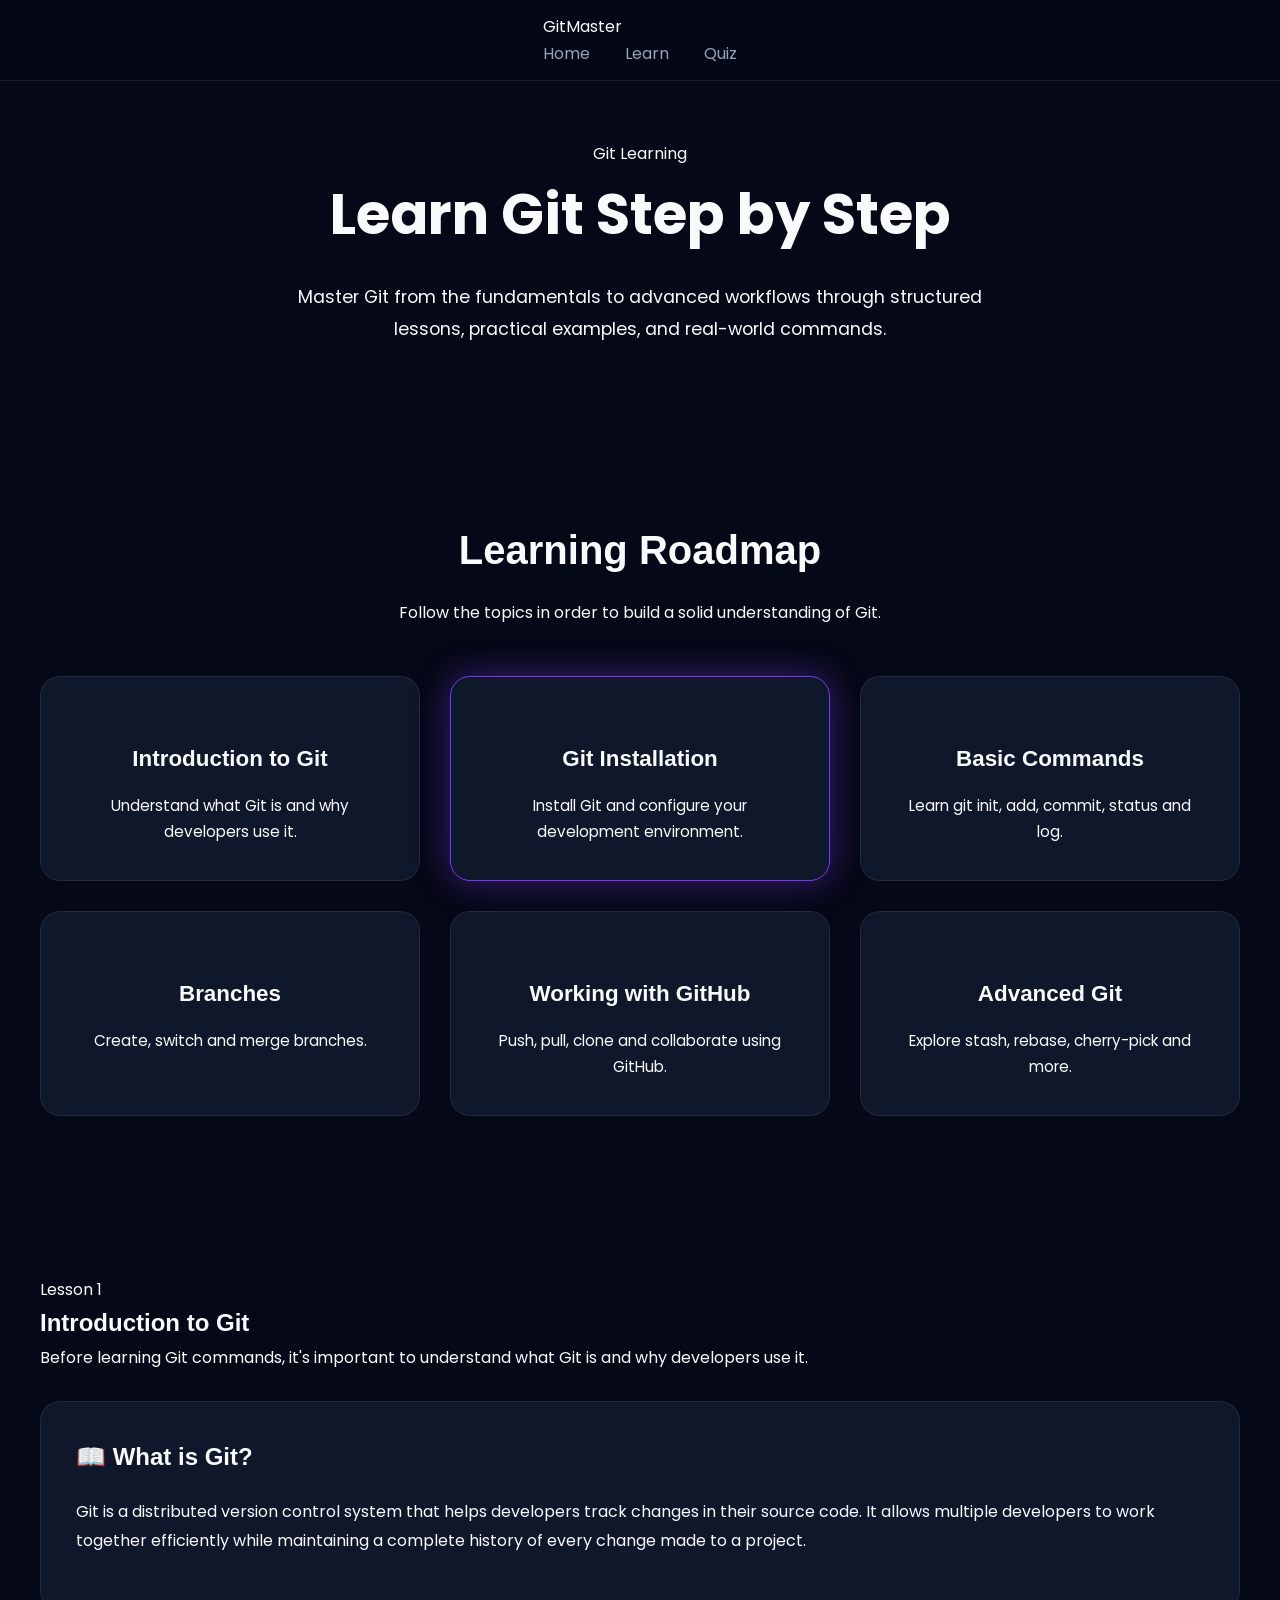
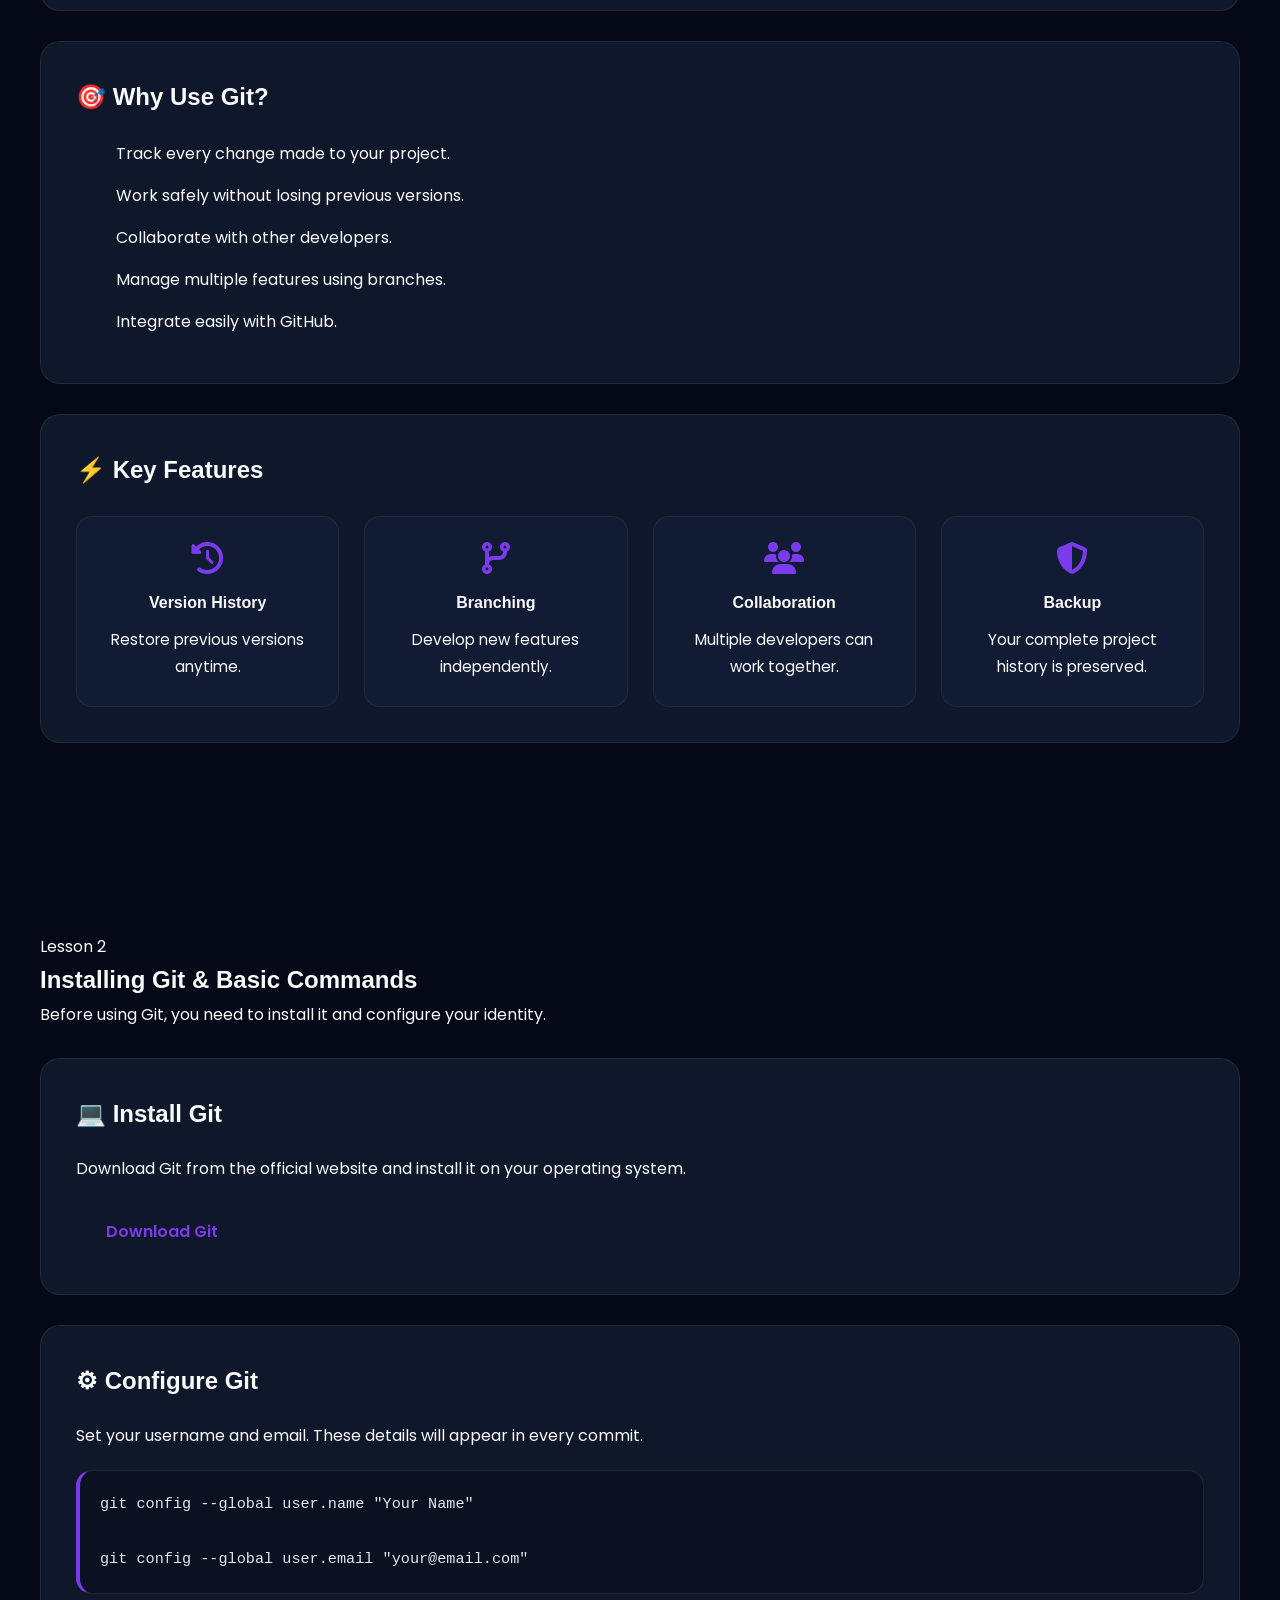
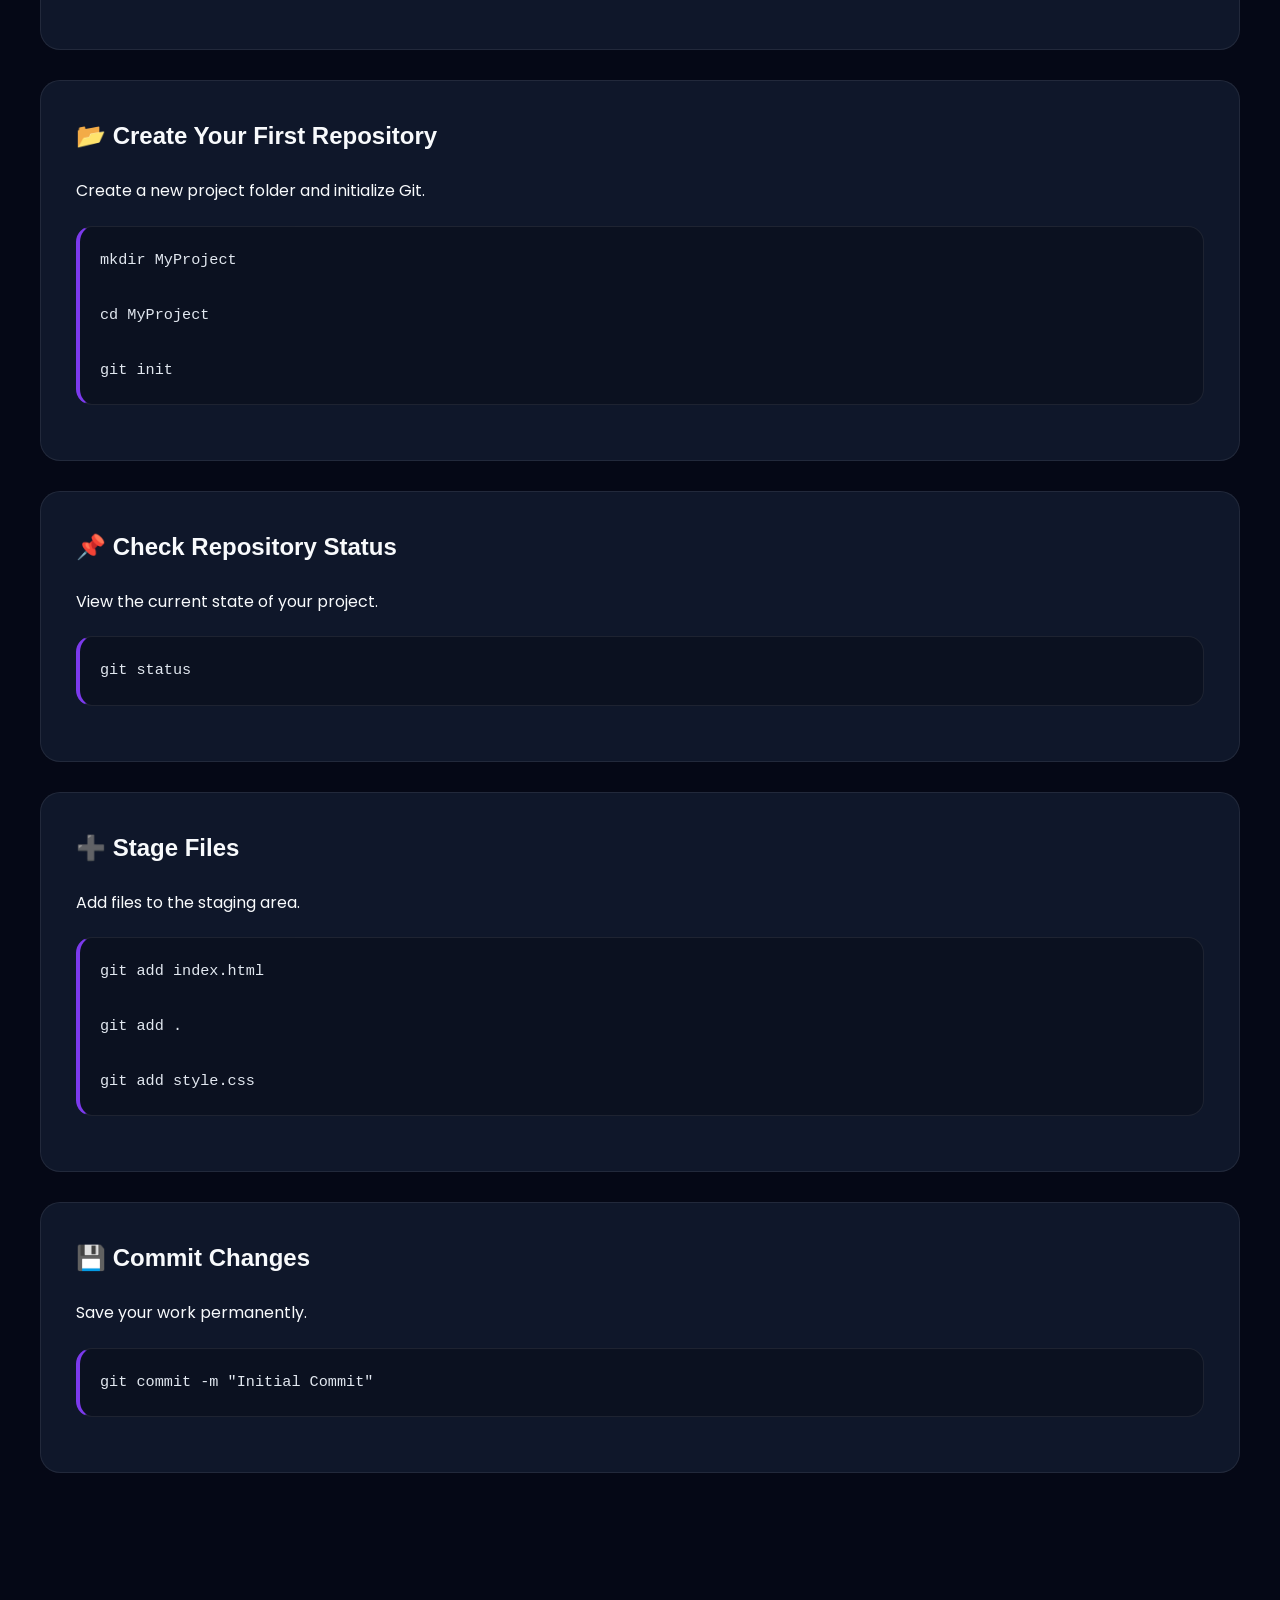
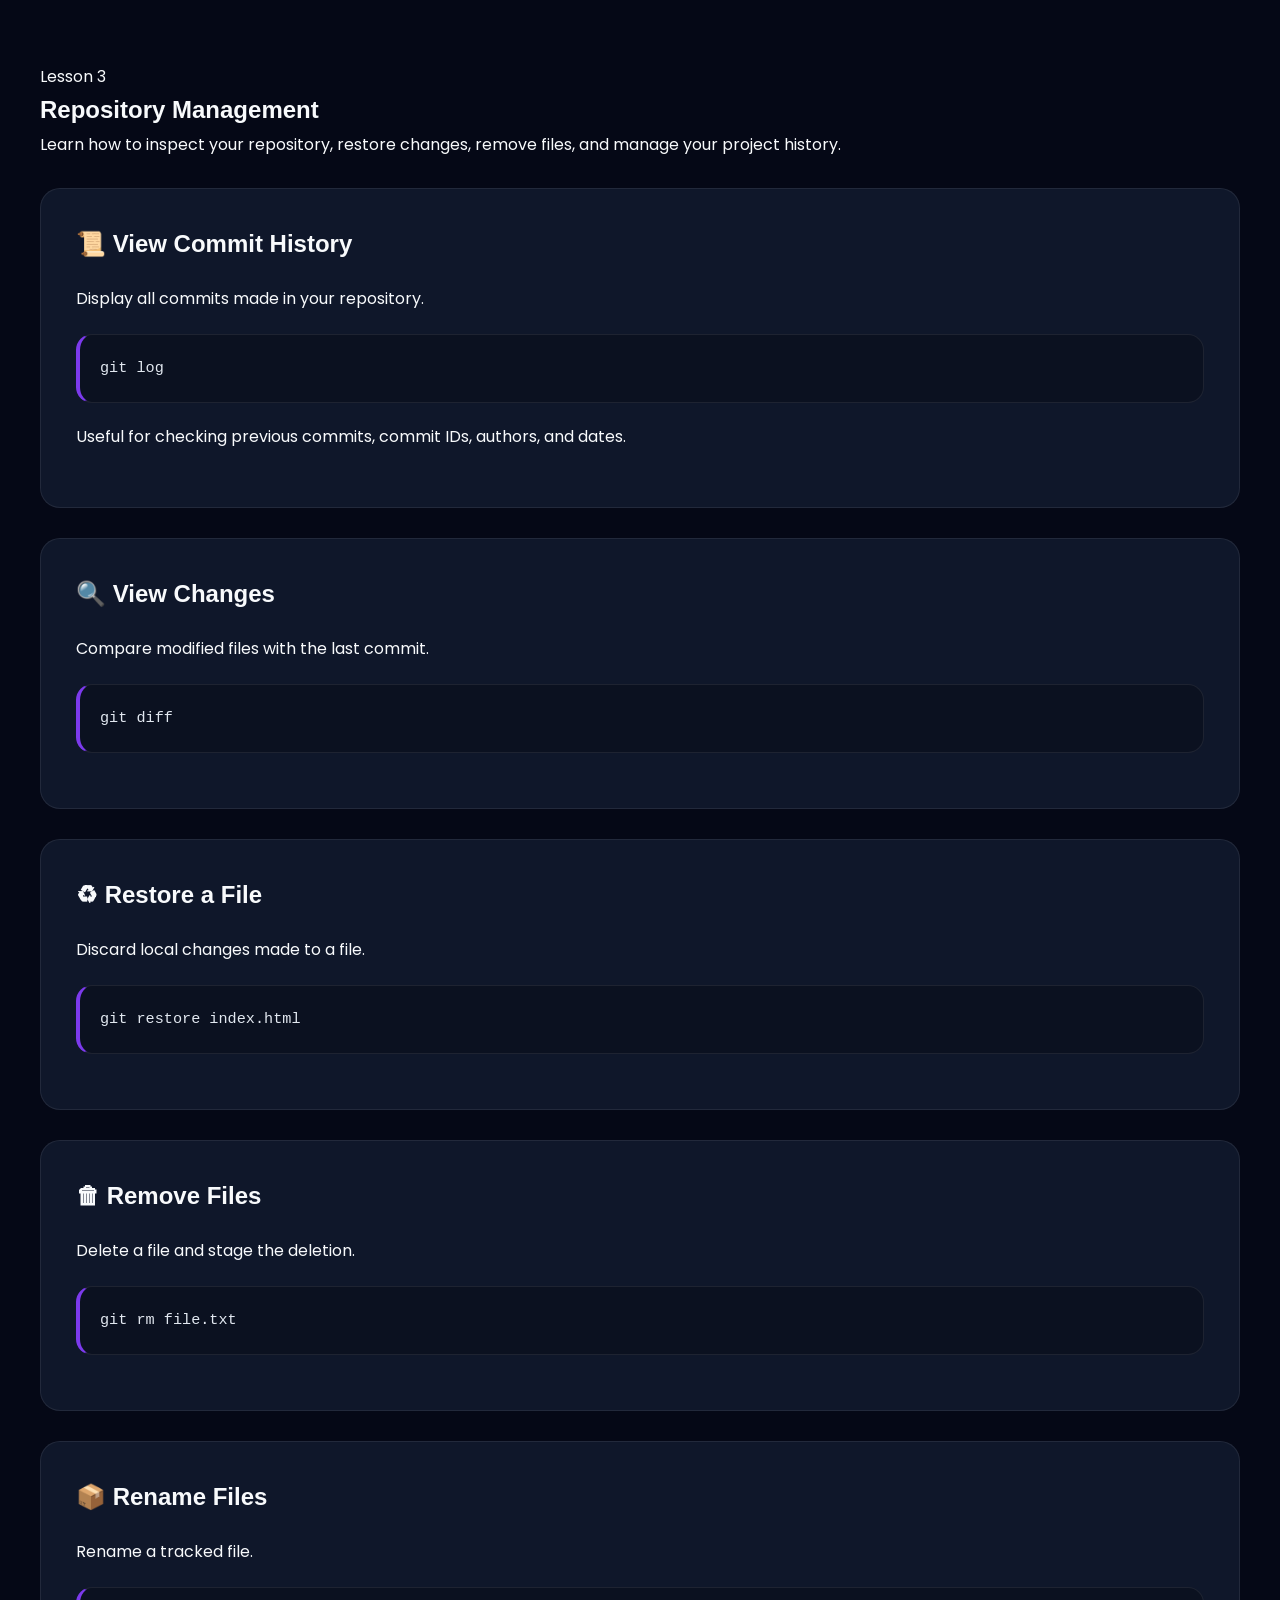
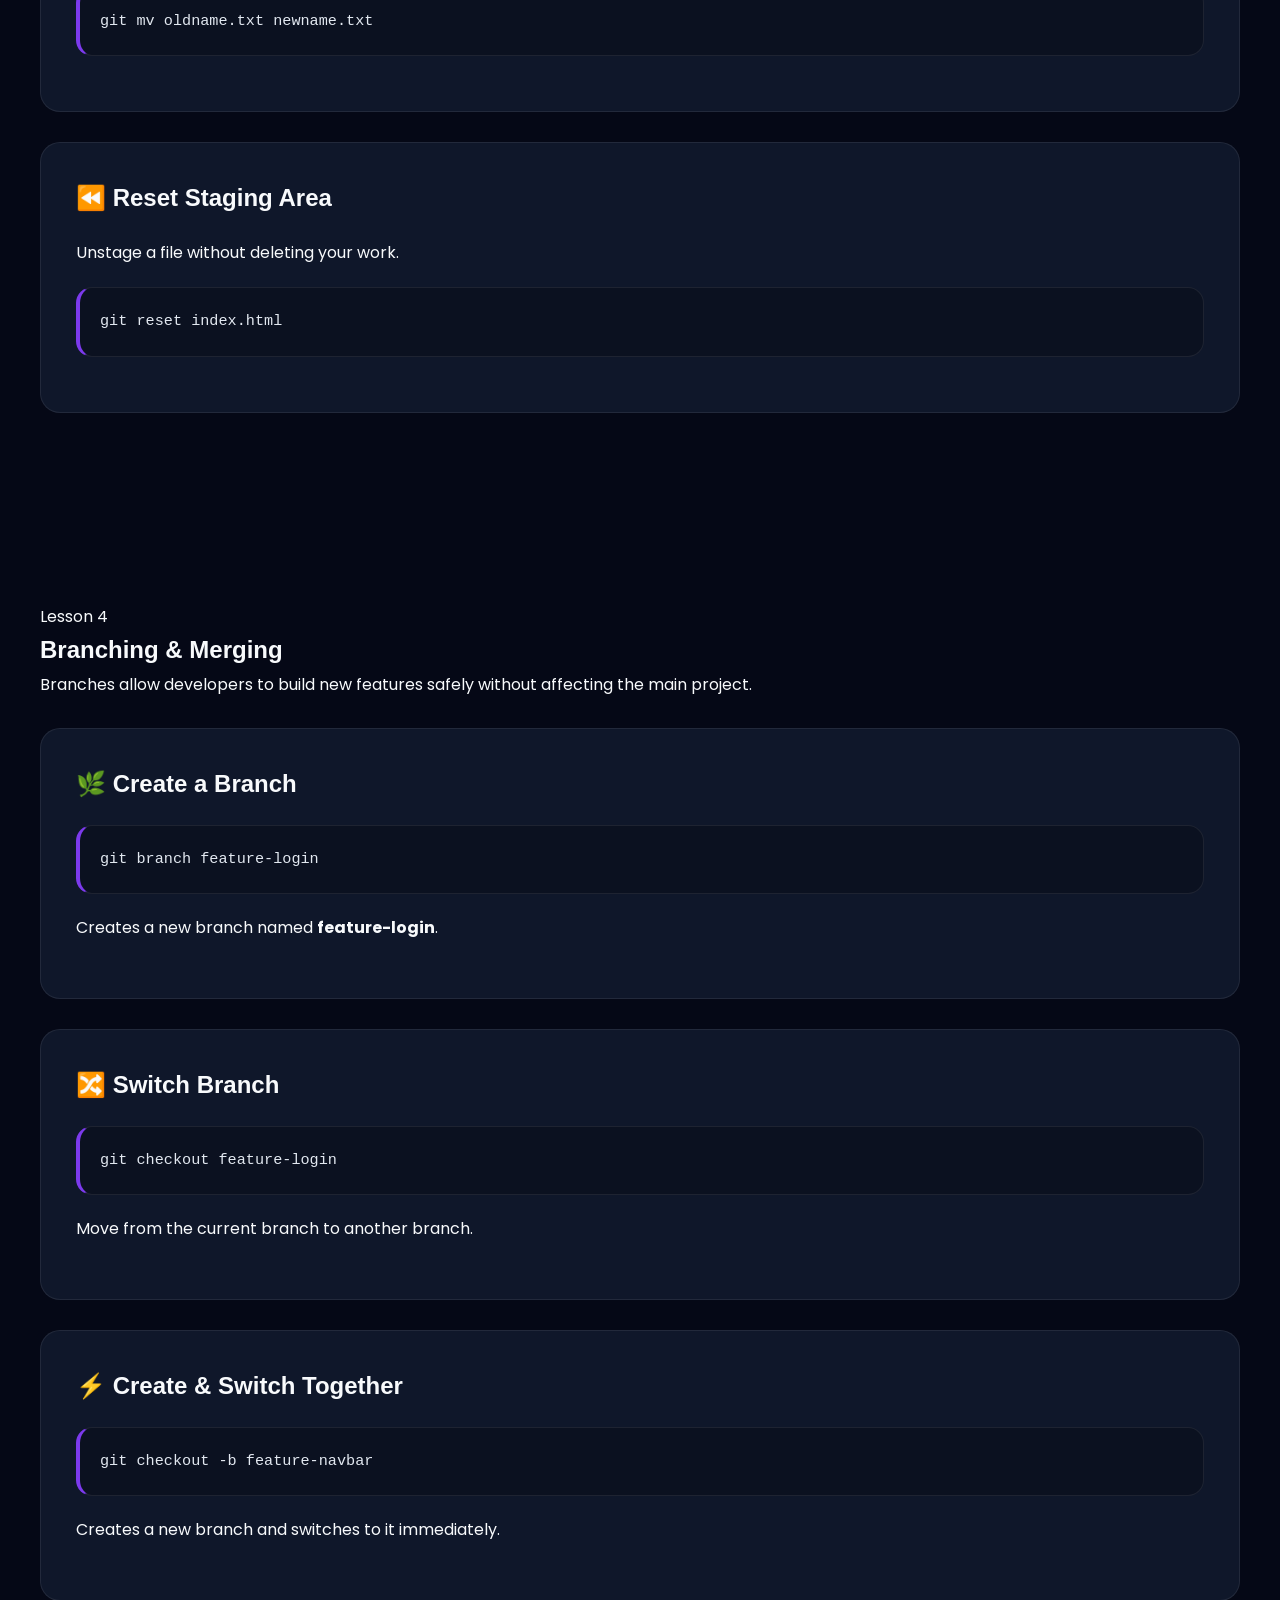
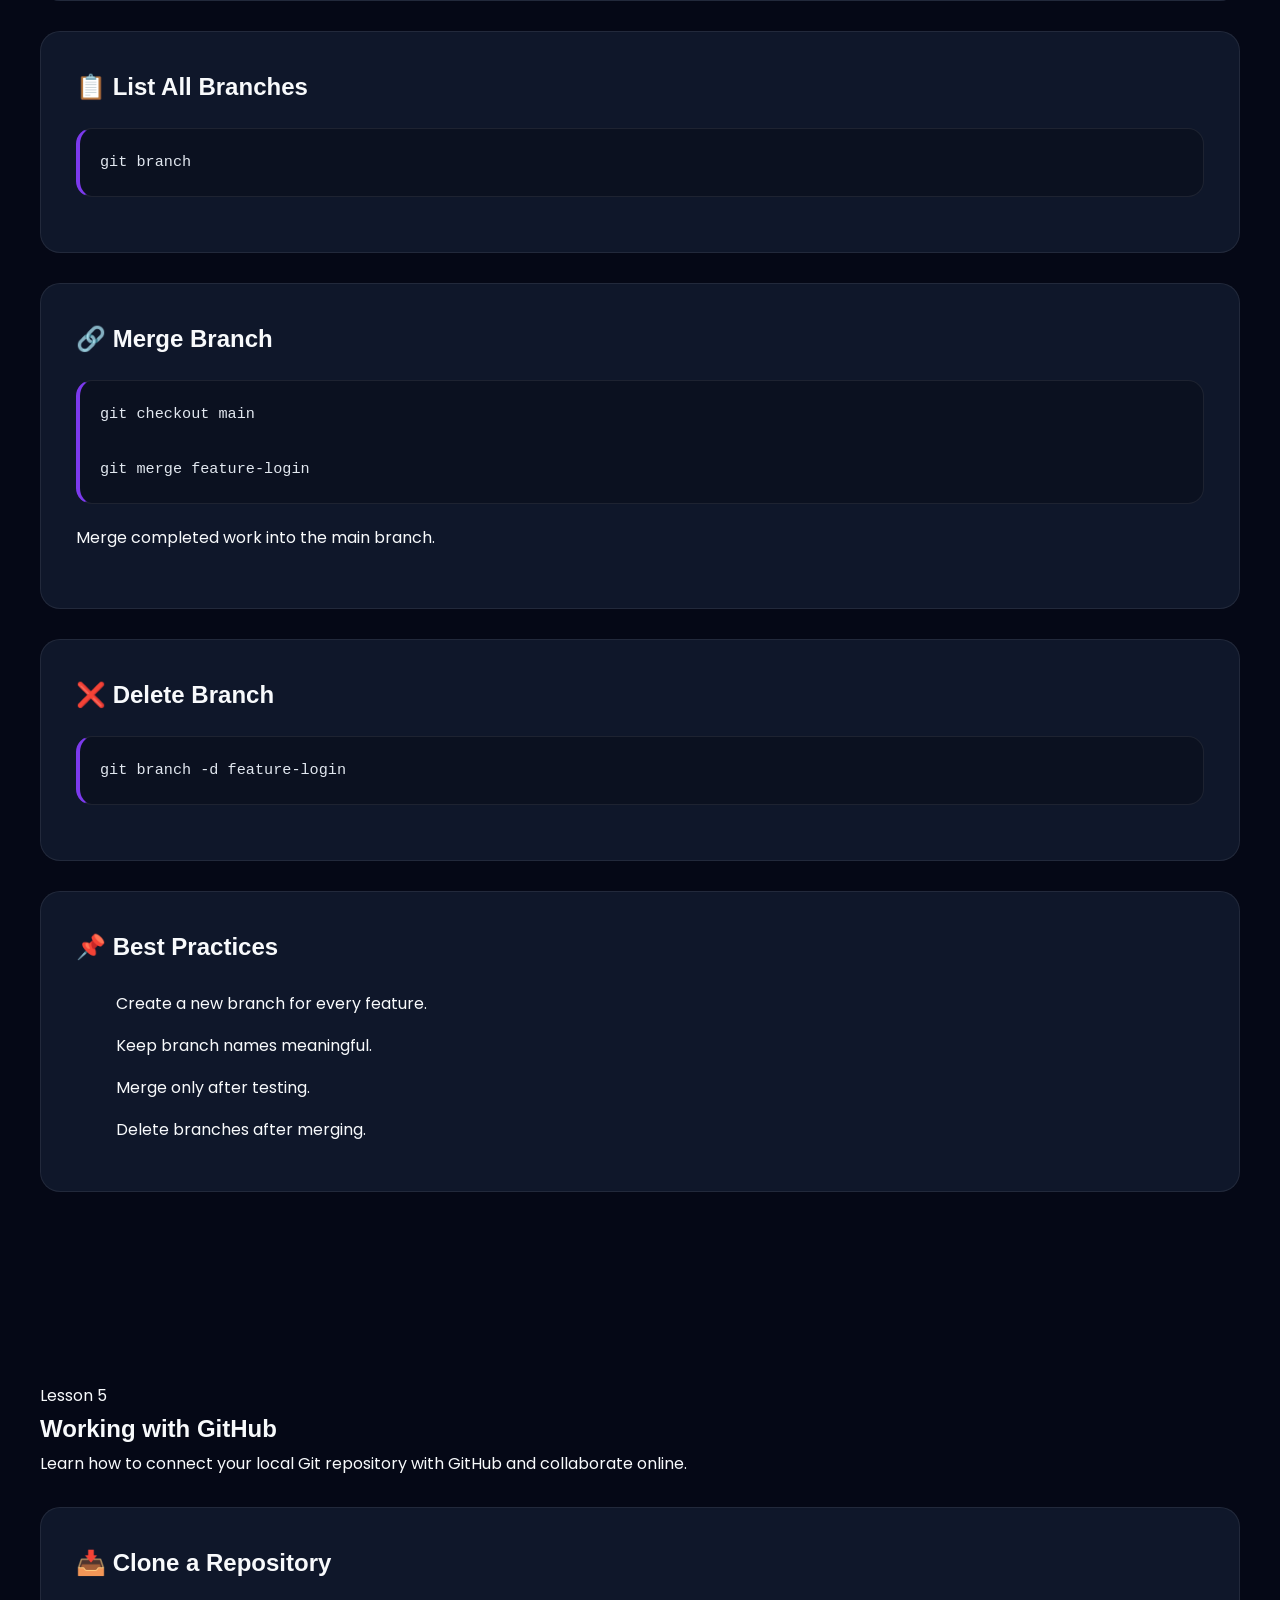
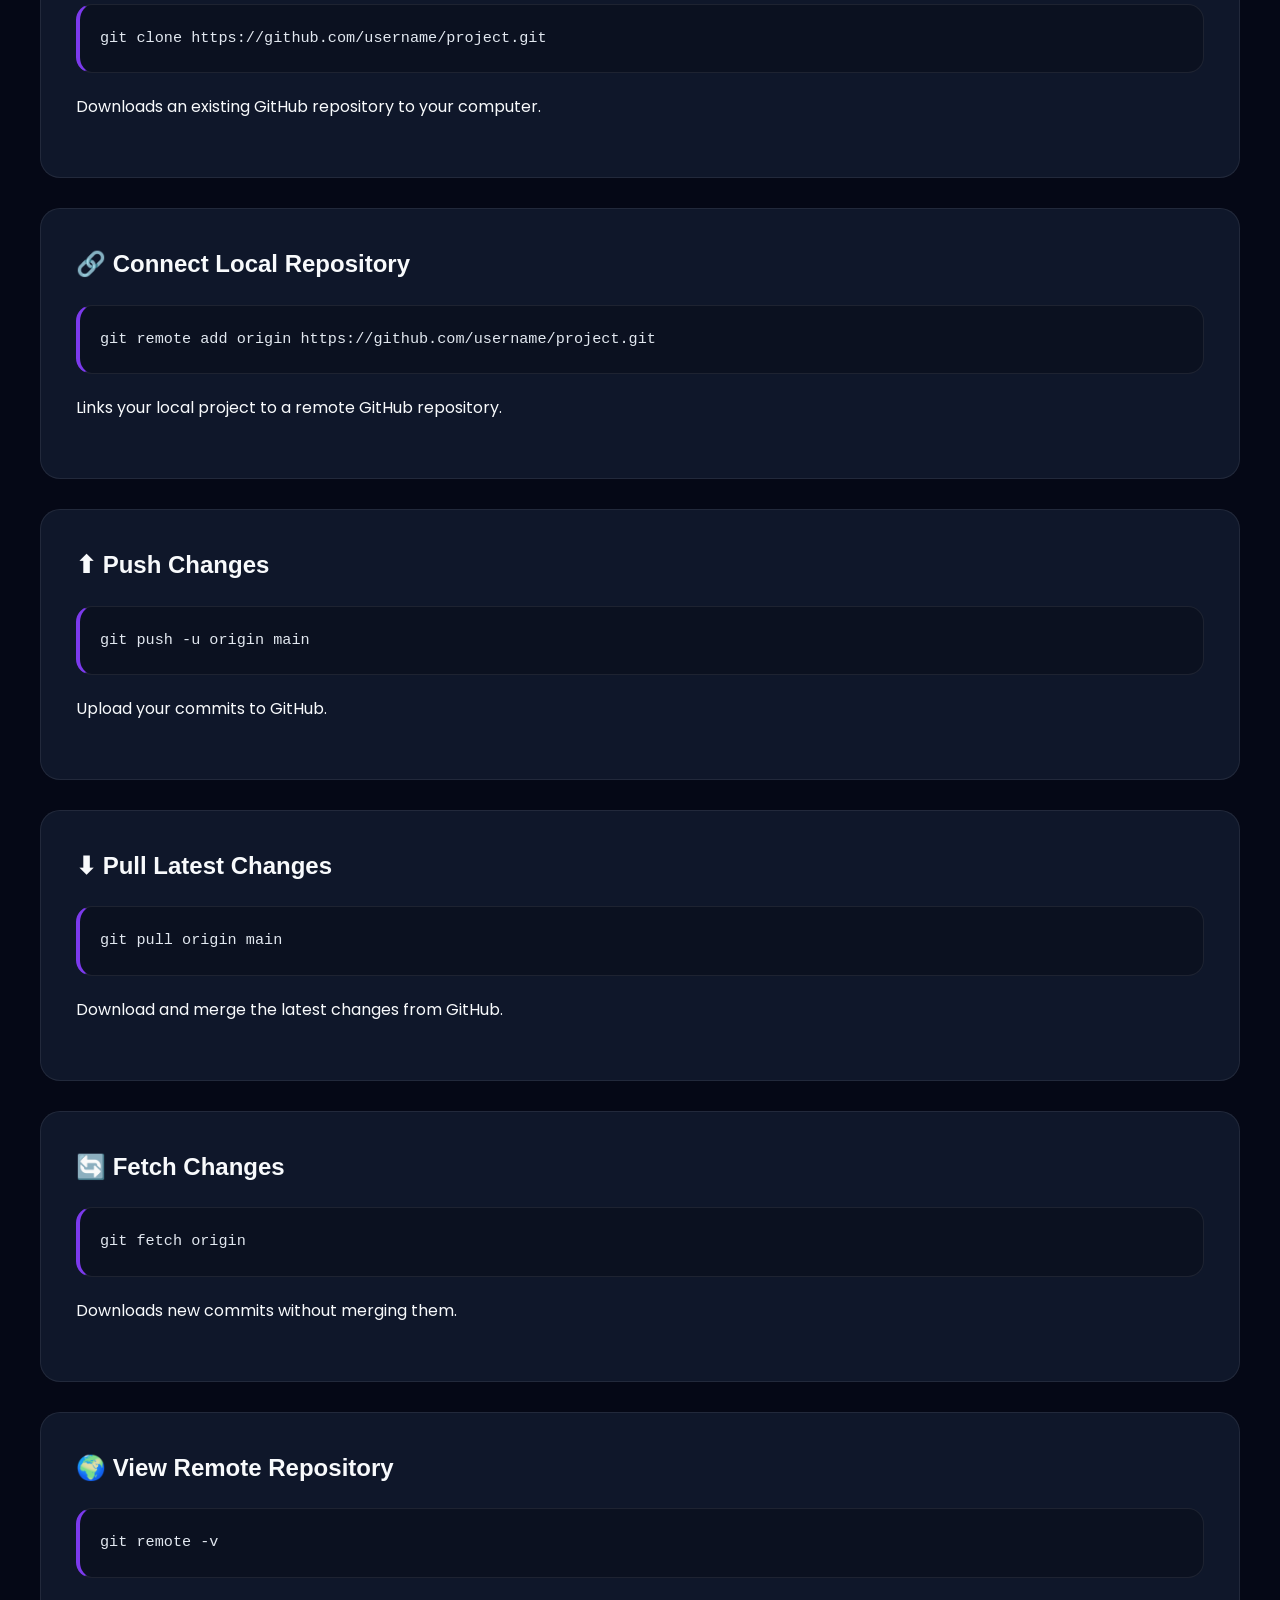
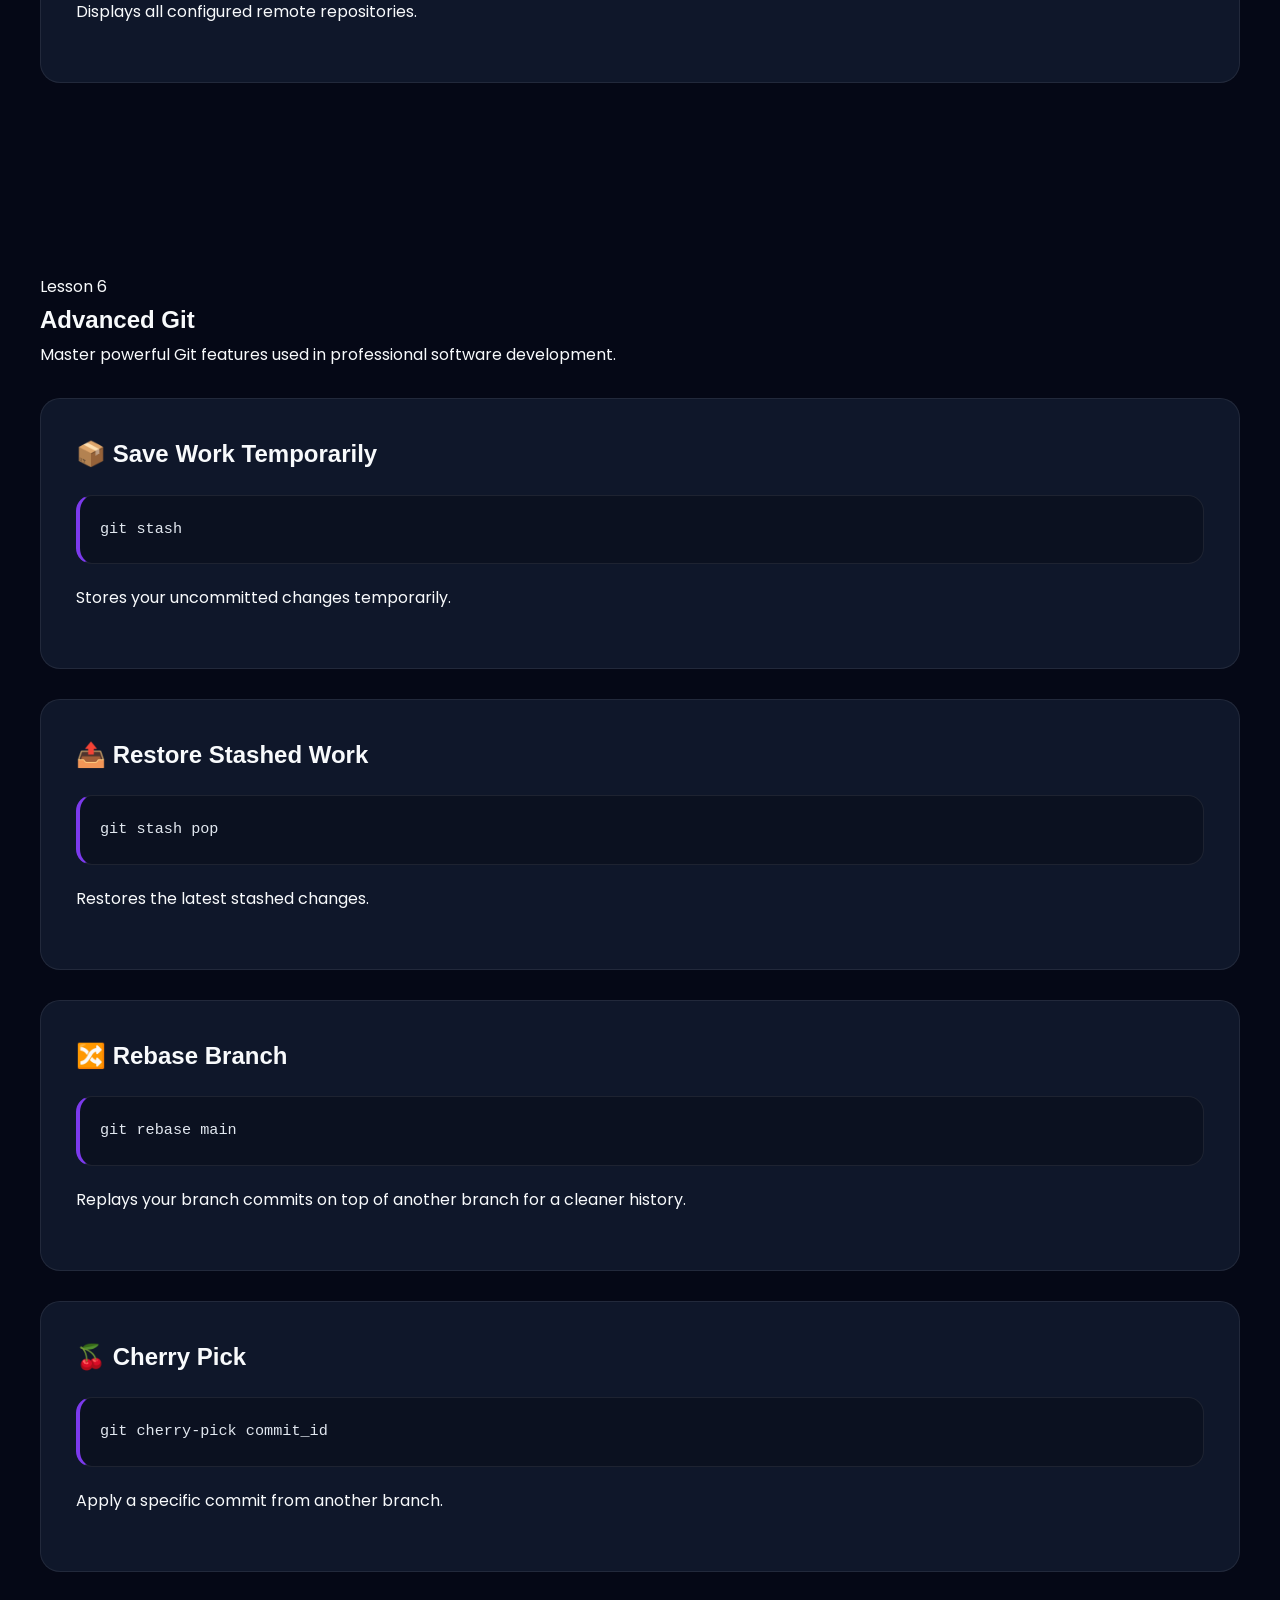
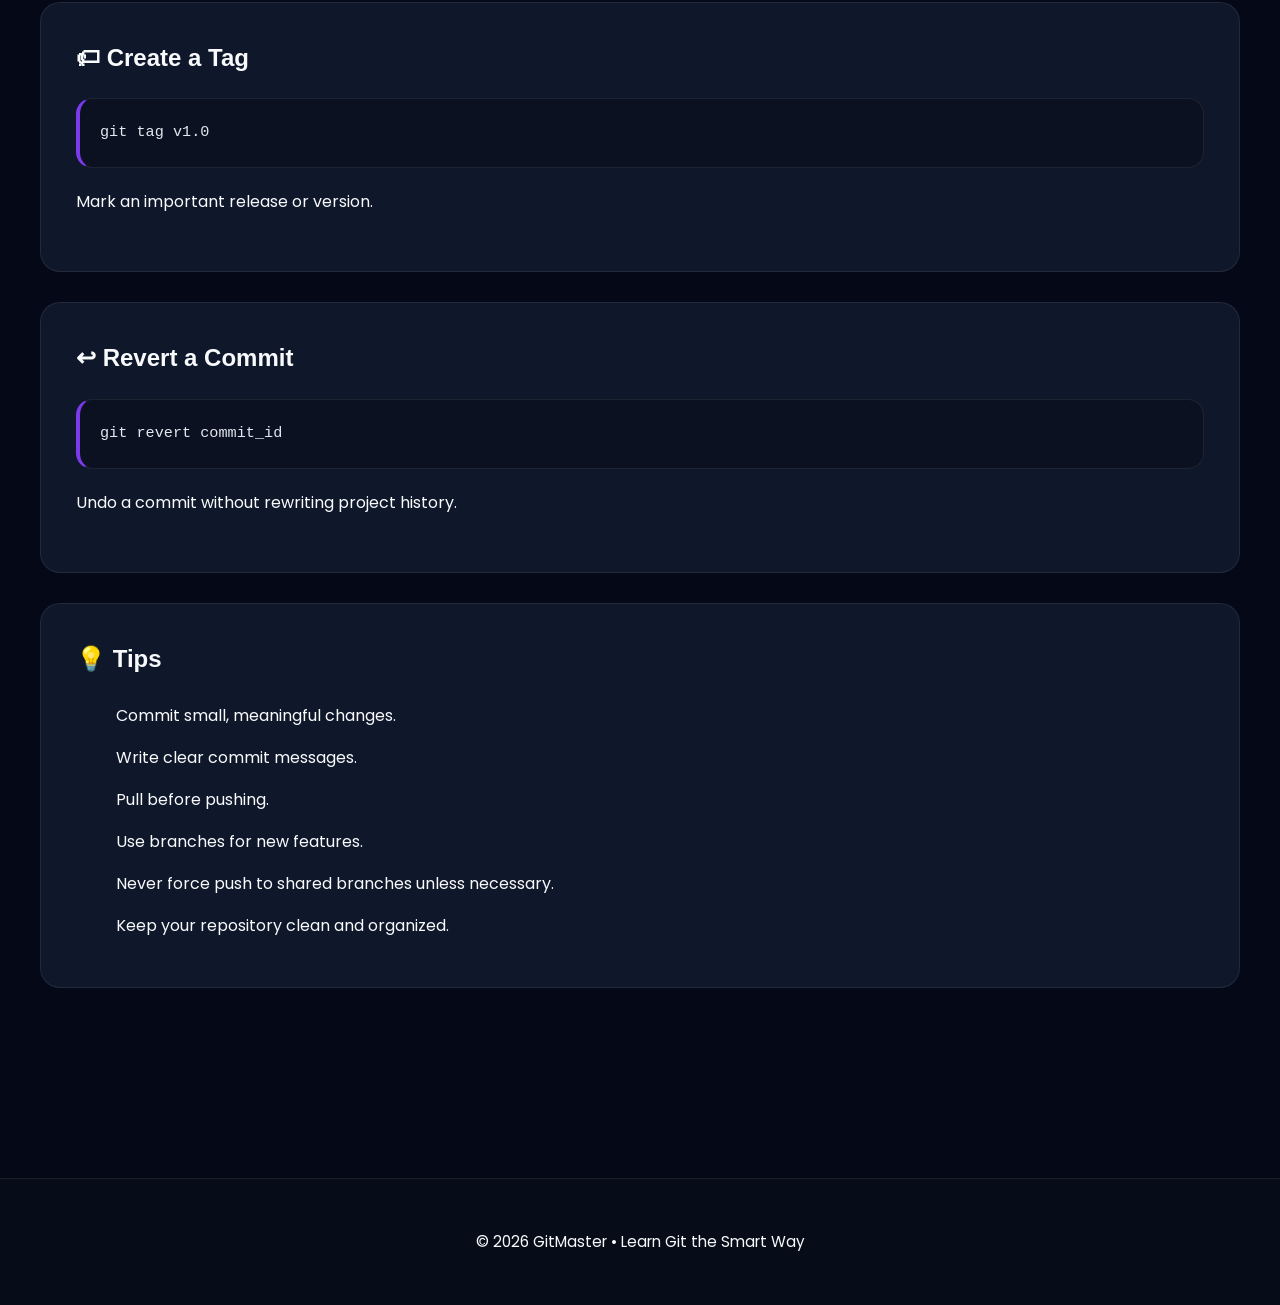
==== learn.html @ 925688af "feat: add learn page and dedicated stylesheet" ====
<!DOCTYPE html>
<html lang="en">

<head>

    <meta charset="UTF-8">

    <meta name="viewport" content="width=device-width, initial-scale=1.0">

    <title>Learn Git | GitMaster</title>

    <link rel="stylesheet" href="style.css">
    <link rel="stylesheet" href="learn.css">

    <link rel="preconnect" href="https://fonts.googleapis.com">

    <link rel="preconnect" href="https://fonts.gstatic.com" crossorigin>

    <link href="https://fonts.googleapis.com/css2?family=Poppins:wght@300;400;500;600;700&display=swap" rel="stylesheet">

    <link rel="stylesheet"
        href="https://cdnjs.cloudflare.com/ajax/libs/font-awesome/6.7.2/css/all.min.css">

</head>

<body>

<!-- ================= NAVBAR ================= -->

<header>

    <nav class="navbar">

        <div class="container">

            <a href="index.html" class="logo">

                GitMaster

            </a>

            <ul class="nav-links">

                <li><a href="index.html">Home</a></li>

                <li><a href="learn.html" class="active">Learn</a></li>

                <li><a href="quiz.html">Quiz</a></li>

            </ul>

        </div>

    </nav>

</header>

<!-- ================= HERO ================= -->

<section class="learn-hero">

    <div class="container">

        <span class="section-tag">

            Git Learning

        </span>

        <h1>

            Learn Git Step by Step

        </h1>

        <p>

            Master Git from the fundamentals to advanced workflows through
            structured lessons, practical examples, and real-world commands.

        </p>

    </div>

</section>

<!-- ================= ROADMAP ================= -->

<section class="roadmap">

    <div class="container">

        <h2>Learning Roadmap</h2>

        <p class="section-description">
            Follow the topics in order to build a solid understanding of Git.
        </p>

        <div class="roadmap-grid">

            <a href="#lesson1" class="roadmap-card">
                <i class="fa-solid fa-circle-1"></i>
                <h3>Introduction to Git</h3>
                <p>Understand what Git is and why developers use it.</p>
            </a>

            <a href="#lesson2" class="roadmap-card">
                <i class="fa-solid fa-circle-2"></i>
                <h3>Git Installation</h3>
                <p>Install Git and configure your development environment.</p>
            </a>

            <a href="#lesson3" class="roadmap-card">
                <i class="fa-solid fa-circle-3"></i>
                <h3>Basic Commands</h3>
                <p>Learn git init, add, commit, status and log.</p>
            </a>

            <a href="#lesson4" class="roadmap-card">
                <i class="fa-solid fa-circle-4"></i>
                <h3>Branches</h3>
                <p>Create, switch and merge branches.</p>
            </a>

            <a href="#lesson5" class="roadmap-card">
                <i class="fa-solid fa-circle-5"></i>
                <h3>Working with GitHub</h3>
                <p>Push, pull, clone and collaborate using GitHub.</p>
            </a>

            <a href="#lesson6" class="roadmap-card">
                <i class="fa-solid fa-circle-6"></i>
                <h3>Advanced Git</h3>
                <p>Explore stash, rebase, cherry-pick and more.</p>
            </a>

        </div>

    </div>

</section>

<!-- ================= INTRODUCTION ================= -->

<section id="lesson1" class="lesson-section">

    <div class="container">

        <span class="section-tag">
            Lesson 1
        </span>

        <h2>Introduction to Git</h2>

        <p class="section-description">
            Before learning Git commands, it's important to understand what Git is and why developers use it.
        </p>

        <div class="lesson-card">

            <h3>📖 What is Git?</h3>

            <p>
                Git is a distributed version control system that helps developers
                track changes in their source code. It allows multiple developers
                to work together efficiently while maintaining a complete history
                of every change made to a project.
            </p>

        </div>

        <div class="lesson-card">

            <h3>🎯 Why Use Git?</h3>

            <ul class="lesson-list">

                <li>Track every change made to your project.</li>

                <li>Work safely without losing previous versions.</li>

                <li>Collaborate with other developers.</li>

                <li>Manage multiple features using branches.</li>

                <li>Integrate easily with GitHub.</li>

            </ul>

        </div>

        <div class="lesson-card">

            <h3>⚡ Key Features</h3>

            <div class="feature-grid">

                <div class="feature-item">
                    <i class="fa-solid fa-clock-rotate-left"></i>
                    <h4>Version History</h4>
                    <p>Restore previous versions anytime.</p>
                </div>

                <div class="feature-item">
                    <i class="fa-solid fa-code-branch"></i>
                    <h4>Branching</h4>
                    <p>Develop new features independently.</p>
                </div>

                <div class="feature-item">
                    <i class="fa-solid fa-users"></i>
                    <h4>Collaboration</h4>
                    <p>Multiple developers can work together.</p>
                </div>

                <div class="feature-item">
                    <i class="fa-solid fa-shield-halved"></i>
                    <h4>Backup</h4>
                    <p>Your complete project history is preserved.</p>
                </div>

            </div>

        </div>

    </div>

</section>
<!-- ================= LESSON 2 ================= -->

<section id="lesson1" class="lesson-section">

    <div class="container">

        <span class="section-tag">
            Lesson 2
        </span>

        <h2>Installing Git & Basic Commands</h2>

        <p class="section-description">
            Before using Git, you need to install it and configure your identity.
        </p>

        <div class="lesson-card">

            <h3>💻 Install Git</h3>

            <p>

                Download Git from the official website and install it on your
                operating system.

            </p>

            <a href="https://git-scm.com/downloads"
               target="_blank"
               class="btn">

                Download Git

            </a>

        </div>

        <div class="lesson-card">

            <h3>⚙ Configure Git</h3>

            <p>
                Set your username and email. These details will appear in every commit.
            </p>

<pre><code>git config --global user.name "Your Name"

git config --global user.email "your@email.com"</code></pre>

        </div>

        <div class="lesson-card">

            <h3>📂 Create Your First Repository</h3>

            <p>

                Create a new project folder and initialize Git.

            </p>

<pre><code>mkdir MyProject

cd MyProject

git init</code></pre>

        </div>

        <div class="lesson-card">

            <h3>📌 Check Repository Status</h3>

            <p>

                View the current state of your project.

            </p>

<pre><code>git status</code></pre>

        </div>

        <div class="lesson-card">

            <h3>➕ Stage Files</h3>

            <p>

                Add files to the staging area.

            </p>

<pre><code>git add index.html

git add .

git add style.css</code></pre>

        </div>

        <div class="lesson-card">

            <h3>💾 Commit Changes</h3>

            <p>

                Save your work permanently.

            </p>

<pre><code>git commit -m "Initial Commit"</code></pre>

        </div>

    </div>

</section>
<!-- ================= LESSON 3 ================= -->

<section id="lesson3" class="lesson-section">

    <div class="container">

        <span class="section-tag">Lesson 3</span>

        <h2>Repository Management</h2>

        <p class="section-description">
            Learn how to inspect your repository, restore changes, remove files, and manage your project history.
        </p>

        <div class="lesson-card">

            <h3>📜 View Commit History</h3>

            <p>Display all commits made in your repository.</p>

<pre><code>git log</code></pre>

            <p>
                Useful for checking previous commits, commit IDs, authors, and dates.
            </p>

        </div>

        <div class="lesson-card">

            <h3>🔍 View Changes</h3>

            <p>Compare modified files with the last commit.</p>

<pre><code>git diff</code></pre>

        </div>

        <div class="lesson-card">

            <h3>♻ Restore a File</h3>

            <p>Discard local changes made to a file.</p>

<pre><code>git restore index.html</code></pre>

        </div>

        <div class="lesson-card">

            <h3>🗑 Remove Files</h3>

            <p>Delete a file and stage the deletion.</p>

<pre><code>git rm file.txt</code></pre>

        </div>

        <div class="lesson-card">

            <h3>📦 Rename Files</h3>

            <p>Rename a tracked file.</p>

<pre><code>git mv oldname.txt newname.txt</code></pre>

        </div>

        <div class="lesson-card">

            <h3>⏪ Reset Staging Area</h3>

            <p>Unstage a file without deleting your work.</p>

<pre><code>git reset index.html</code></pre>

        </div>

    </div>

</section>
<!-- ================= LESSON 4 ================= -->

<section id="lesson4" class="lesson-section">

    <div class="container">

        <span class="section-tag">Lesson 4</span>

        <h2>Branching & Merging</h2>

        <p class="section-description">
            Branches allow developers to build new features safely without affecting the main project.
        </p>

        <div class="lesson-card">

            <h3>🌿 Create a Branch</h3>

<pre><code>git branch feature-login</code></pre>

            <p>
                Creates a new branch named <strong>feature-login</strong>.
            </p>

        </div>

        <div class="lesson-card">

            <h3>🔀 Switch Branch</h3>

<pre><code>git checkout feature-login</code></pre>

            <p>
                Move from the current branch to another branch.
            </p>

        </div>

        <div class="lesson-card">

            <h3>⚡ Create & Switch Together</h3>

<pre><code>git checkout -b feature-navbar</code></pre>

            <p>
                Creates a new branch and switches to it immediately.
            </p>

        </div>

        <div class="lesson-card">

            <h3>📋 List All Branches</h3>

<pre><code>git branch</code></pre>

        </div>

        <div class="lesson-card">

            <h3>🔗 Merge Branch</h3>

<pre><code>git checkout main

git merge feature-login</code></pre>

            <p>
                Merge completed work into the main branch.
            </p>

        </div>

        <div class="lesson-card">

            <h3>❌ Delete Branch</h3>

<pre><code>git branch -d feature-login</code></pre>

        </div>

        <div class="lesson-card">

            <h3>📌 Best Practices</h3>

            <ul class="lesson-list">

                <li>Create a new branch for every feature.</li>

                <li>Keep branch names meaningful.</li>

                <li>Merge only after testing.</li>

                <li>Delete branches after merging.</li>

            </ul>

        </div>

    </div>

</section>
<!-- ================= LESSON 5 ================= -->

<section id="lesson5" class="lesson-section">

    <div class="container">

        <span class="section-tag">Lesson 5</span>

        <h2>Working with GitHub</h2>

        <p class="section-description">
            Learn how to connect your local Git repository with GitHub and collaborate online.
        </p>

        <div class="lesson-card">

            <h3>📥 Clone a Repository</h3>

<pre><code>git clone https://github.com/username/project.git</code></pre>

            <p>
                Downloads an existing GitHub repository to your computer.
            </p>

        </div>

        <div class="lesson-card">

            <h3>🔗 Connect Local Repository</h3>

<pre><code>git remote add origin https://github.com/username/project.git</code></pre>

            <p>
                Links your local project to a remote GitHub repository.
            </p>

        </div>

        <div class="lesson-card">

            <h3>⬆ Push Changes</h3>

<pre><code>git push -u origin main</code></pre>

            <p>
                Upload your commits to GitHub.
            </p>

        </div>

        <div class="lesson-card">

            <h3>⬇ Pull Latest Changes</h3>

<pre><code>git pull origin main</code></pre>

            <p>
                Download and merge the latest changes from GitHub.
            </p>

        </div>

        <div class="lesson-card">

            <h3>🔄 Fetch Changes</h3>

<pre><code>git fetch origin</code></pre>

            <p>
                Downloads new commits without merging them.
            </p>

        </div>

        <div class="lesson-card">

            <h3>🌍 View Remote Repository</h3>

<pre><code>git remote -v</code></pre>

            <p>
                Displays all configured remote repositories.
            </p>

        </div>

    </div>

</section>
<!-- ================= LESSON 6 ================= -->

<section id="lesson6" class="lesson-section">

    <div class="container">

        <span class="section-tag">Lesson 6</span>

        <h2>Advanced Git</h2>

        <p class="section-description">
            Master powerful Git features used in professional software development.
        </p>

        <div class="lesson-card">

            <h3>📦 Save Work Temporarily</h3>

<pre><code>git stash</code></pre>

            <p>
                Stores your uncommitted changes temporarily.
            </p>

        </div>

        <div class="lesson-card">

            <h3>📤 Restore Stashed Work</h3>

<pre><code>git stash pop</code></pre>

            <p>
                Restores the latest stashed changes.
            </p>

        </div>

        <div class="lesson-card">

            <h3>🔀 Rebase Branch</h3>

<pre><code>git rebase main</code></pre>

            <p>
                Replays your branch commits on top of another branch for a cleaner history.
            </p>

        </div>

        <div class="lesson-card">

            <h3>🍒 Cherry Pick</h3>

<pre><code>git cherry-pick commit_id</code></pre>

            <p>
                Apply a specific commit from another branch.
            </p>

        </div>

        <div class="lesson-card">

            <h3>🏷 Create a Tag</h3>

<pre><code>git tag v1.0</code></pre>

            <p>
                Mark an important release or version.
            </p>

        </div>

        <div class="lesson-card">

            <h3>↩ Revert a Commit</h3>

<pre><code>git revert commit_id</code></pre>

            <p>
                Undo a commit without rewriting project history.
            </p>

        </div>

        <div class="lesson-card">

            <h3>💡 Tips</h3>

            <ul class="lesson-list">

                <li>Commit small, meaningful changes.</li>

                <li>Write clear commit messages.</li>

                <li>Pull before pushing.</li>

                <li>Use branches for new features.</li>

                <li>Never force push to shared branches unless necessary.</li>

                <li>Keep your repository clean and organized.</li>

            </ul>

        </div>

    </div>

</section>


<footer>

    <div class="container">

        <p>

            © 2026 GitMaster • Learn Git the Smart Way

        </p>

    </div>

</footer>

<script src="script.js"></script>

</body>

</html>
---- style.css ----
/*========== GOOGLE FONTS ==========*/
:root{
  --bg:#050816;
  --surface:#0f172a;
  --surface-2:#111c34;
  --primary:#7c3aed;
  --secondary:#3b82f6;
  --accent:#06b6d4;
  --success:#22c55e;
  --warning:#f59e0b;
  --text:#f8fafc;
  --text-light:#94a3b8;
  --border:rgba(255,255,255,.08);
  --glass:rgba(255,255,255,.05);
  --shadow:0 15px 40px rgba(0,0,0,.35);
  --radius:20px;
  --transition:.35s ease;
  --max-width:1200px;
}

/*========== RESET ==========*/
*{
  margin:0;
  padding:0;
  box-sizing:border-box;
}

html{
  scroll-behavior:smooth;
}

body{
  font-family:"Poppins",sans-serif;
  background:var(--bg);
  color:var(--text);
  overflow-x:hidden;
  line-height:1.7;
}

img{
  max-width:100%;
  display:block;
}

a{
  text-decoration:none;
  color:inherit;
}

ul{
  list-style:none;
}

button{
  border:none;
  outline:none;
  cursor:pointer;
  font-family:inherit;
}

section{
  padding:90px 8%;
}

h1,h2,h3,h4{
  font-family:"Space Grotesk",sans-serif;
  font-weight:700;
}

.container{
  max-width:var(--max-width);
  margin:auto;
}

/*========== SCROLLBAR ==========*/
::-webkit-scrollbar{
  width:8px;
}

::-webkit-scrollbar-track{
  background:#08101f;
}

::-webkit-scrollbar-thumb{
  background:var(--primary);
  border-radius:20px;
}

/*========== BACKGROUND ==========*/
.gradient-bg{
  position:fixed;
  inset:0;
  background:
  radial-gradient(circle at top left,#7c3aed25 0%,transparent 35%),
  radial-gradient(circle at bottom right,#06b6d425 0%,transparent 35%);
  z-index:-3;
}

.blur{
  position:fixed;
  width:320px;
  height:320px;
  border-radius:50%;
  filter:blur(120px);
  z-index:-2;
}

.blur-one{
  background:#7c3aed55;
  top:-80px;
  left:-80px;
}

.blur-two{
  background:#06b6d455;
  right:-100px;
  bottom:-100px;
}

/*========== SECTION TITLE ==========*/
.section-heading{
  text-align:center;
  max-width:700px;
  margin:0 auto 60px;
}

.section-badge{
  display:inline-block;
  padding:.55rem 1rem;
  background:var(--glass);
  border:1px solid var(--border);
  border-radius:999px;
  color:var(--accent);
  font-size:.9rem;
  margin-bottom:18px;
}

.section-heading h2{
  font-size:2.6rem;
  margin-bottom:18px;
}

.section-heading p{
  color:var(--text-light);
}

/*========== BUTTONS ==========*/
.btn{
  display:inline-flex;
  align-items:center;
  justify-content:center;
  padding:14px 30px;
  border-radius:999px;
  font-weight:600;
  transition:var(--transition);
}

.btn.primary{
  background:linear-gradient(135deg,var(--primary),var(--secondary));
  color:#fff;
}

.btn.primary:hover{
  transform:translateY(-4px);
  box-shadow:0 12px 30px rgba(124,58,237,.4);
}

.btn.secondary{
  border:1px solid var(--border);
  background:var(--glass);
  backdrop-filter:blur(15px);
}

.btn.secondary:hover{
  border-color:var(--accent);
  color:var(--accent);
}

/*========== NAVBAR ==========*/
header{
  position:fixed;
  top:0;
  left:0;
  width:100%;
  z-index:1000;
  backdrop-filter:blur(20px);
  background:rgba(5,8,22,.75);
  border-bottom:1px solid var(--border);
}

.navbar{
  max-width:var(--max-width);
  margin:auto;
  height:80px;
  display:flex;
  align-items:center;
  justify-content:space-between;
  padding:0 20px;
}

.logo{
  display:flex;
  align-items:center;
  gap:14px;
}

.logo-icon{
  width:50px;
  height:50px;
  border-radius:50%;
  display:grid;
  place-items:center;
  background:linear-gradient(135deg,var(--primary),var(--accent));
  color:#fff;
  font-size:1.35rem;
}

.logo-text h2{
  font-size:1.3rem;
}

.logo-text span{
  color:var(--text-light);
  font-size:.82rem;
}

.nav-links{
  display:flex;
  gap:35px;
}

.nav-links a{
  color:var(--text-light);
  transition:var(--transition);
  position:relative;
}

.nav-links a:hover{
  color:#fff;
}

.nav-links a::after{
  content:"";
  position:absolute;
  left:0;
  bottom:-8px;
  width:0;
  height:2px;
  background:var(--primary);
  transition:var(--transition);
}

.nav-links a:hover::after{
  width:100%;
}

.nav-actions{
  display:flex;
  align-items:center;
  gap:15px;
}

#theme-btn,
.menu-btn{
  width:45px;
  height:45px;
  border-radius:50%;
  background:var(--glass);
  border:1px solid var(--border);
  color:#fff;
  display:grid;
  place-items:center;
  transition:var(--transition);
}

#theme-btn:hover,
.menu-btn:hover{
  background:var(--primary);
}

.menu-btn{
  display:none;
}

/*========== HERO ==========*/
.hero{
  max-width:var(--max-width);
  margin:auto;
  min-height:100vh;
  display:grid;
  grid-template-columns:repeat(2,1fr);
  align-items:center;
  gap:60px;
  padding-top:100px;
}

.hero-badge{
  display:inline-block;
  padding:.6rem 1rem;
  border-radius:999px;
  background:var(--glass);
  border:1px solid var(--border);
  color:var(--accent);
  margin-bottom:25px;
}

.hero h1{
  font-size:4rem;
  line-height:1.15;
  margin-bottom:24px;
}

.hero h1 span{
  background:linear-gradient(135deg,var(--primary),var(--accent));
  -webkit-background-clip:text;
  -webkit-text-fill-color:transparent;
}

.hero p{
  color:var(--text-light);
  margin-bottom:35px;
  max-width:560px;
}

.hero-buttons{
  display:flex;
  gap:18px;
  flex-wrap:wrap;
}

.hero-visual{
  display:flex;
  justify-content:center;
}

.git-card{
  width:100%;
  max-width:480px;
  padding:30px;
  border-radius:var(--radius);
  background:var(--glass);
  border:1px solid var(--border);
  backdrop-filter:blur(25px);
  box-shadow:var(--shadow);
}

.terminal{
  background:#0b1220;
  border-radius:15px;
  padding:20px;
  margin-bottom:25px;
}

.terminal span{
  display:block;
  color:var(--success);
  font-family:monospace;
  margin:12px 0;
}

.git-graph{
  display:flex;
  justify-content:space-between;
  align-items:center;
  position:relative;
  margin-top:25px;
}

.branch{
  position:absolute;
  left:5%;
  right:5%;
  height:4px;
  background:linear-gradient(to right,var(--primary),var(--accent));
}

.node{
  width:18px;
  height:18px;
  background:var(--accent);
  border-radius:50%;
  z-index:2;
  box-shadow:0 0 20px var(--accent);
}

/*========== STATS ==========*/
.stats{
  max-width:var(--max-width);
  margin:auto;
  display:grid;
  grid-template-columns:repeat(4,1fr);
  gap:25px;
}

.stat-card{
  padding:35px 20px;
  text-align:center;
  border-radius:var(--radius);
  background:var(--glass);
  border:1px solid var(--border);
  backdrop-filter:blur(18px);
  transition:var(--transition);
}

.stat-card:hover{
  transform:translateY(-8px);
  border-color:var(--primary);
}

.stat-card h2{
  font-size:2.4rem;
  color:var(--accent);
  margin-bottom:10px;
}

.stat-card p{
  color:var(--text-light);
}

/*========== ROADMAP ==========*/
.roadmap{
  max-width:var(--max-width);
  margin:auto;
}

.roadmap-container{
  display:grid;
  grid-template-columns:repeat(4,1fr);
  align-items:center;
  gap:20px;
}

.roadmap-card{
  background:var(--glass);
  border:1px solid var(--border);
  backdrop-filter:blur(20px);
  border-radius:var(--radius);
  padding:35px 25px;
  text-align:center;
  position:relative;
  transition:var(--transition);
}

.roadmap-card:hover{
  transform:translateY(-10px);
  border-color:var(--primary);
  box-shadow:var(--shadow);
}

.roadmap-icon{
  width:70px;
  height:70px;
  margin:0 auto 20px;
  border-radius:50%;
  display:grid;
  place-items:center;
  font-size:1.6rem;
  background:linear-gradient(135deg,var(--primary),var(--accent));
  color:#fff;
}

.roadmap-card h3{
  margin-bottom:15px;
  font-size:1.3rem;
}

.roadmap-card p{
  color:var(--text-light);
  font-size:.95rem;
}

.roadmap-card span{
  position:absolute;
  top:18px;
  right:18px;
  color:rgba(255,255,255,.08);
  font-size:2.8rem;
  font-weight:700;
}

.roadmap-line{
  height:4px;
  background:linear-gradient(to right,var(--primary),var(--accent));
  border-radius:999px;
}

/*========== FEATURES ==========*/
.features{
  max-width:var(--max-width);
  margin:auto;
}

.feature-grid{
  display:grid;
  grid-template-columns:repeat(2,1fr);
  gap:30px;
}

.feature-card{
  padding:35px;
  border-radius:var(--radius);
  background:var(--glass);
  border:1px solid var(--border);
  backdrop-filter:blur(20px);
  transition:var(--transition);
}

.feature-card:hover{
  transform:translateY(-8px);
  border-color:var(--accent);
}

.feature-card i{
  width:65px;
  height:65px;
  border-radius:18px;
  display:grid;
  place-items:center;
  font-size:1.5rem;
  margin-bottom:22px;
  background:linear-gradient(135deg,var(--primary),var(--secondary));
}

.feature-card h3{
  margin-bottom:14px;
}

.feature-card p{
  color:var(--text-light);
}

/*========== LEARNING PATHS ==========*/
.learning-paths{
  max-width:var(--max-width);
  margin:auto;
}

.path-grid{
  display:grid;
  grid-template-columns:repeat(3,1fr);
  gap:30px;
}

.path-card{
  padding:35px;
  border-radius:25px;
  background:var(--glass);
  border:1px solid var(--border);
  backdrop-filter:blur(18px);
  transition:var(--transition);
  position:relative;
  overflow:hidden;
}

.path-card::before{
  content:"";
  position:absolute;
  left:0;
  top:0;
  width:100%;
  height:5px;
}

.beginner::before{
  background:#22c55e;
}

.intermediate::before{
  background:#f59e0b;
}

.advanced::before{
  background:#ef4444;
}

.path-card:hover{
  transform:translateY(-10px);
  box-shadow:var(--shadow);
}

.path-header{
  margin-bottom:20px;
}

.path-level{
  display:inline-block;
  padding:8px 18px;
  border-radius:999px;
  background:rgba(255,255,255,.08);
  color:var(--accent);
  font-size:.85rem;
}

.path-card h3{
  margin-bottom:15px;
}

.path-card p{
  color:var(--text-light);
  margin-bottom:20px;
}

.path-card ul{
  display:flex;
  flex-direction:column;
  gap:12px;
  margin-bottom:30px;
}

.path-card li{
  display:flex;
  align-items:center;
  gap:10px;
  color:var(--text-light);
}

.path-card li i{
  color:var(--success);
}

.path-btn{
  display:inline-flex;
  align-items:center;
  justify-content:center;
  width:100%;
  padding:14px;
  border-radius:999px;
  background:linear-gradient(135deg,var(--primary),var(--secondary));
  color:#fff;
  font-weight:600;
  transition:var(--transition);
}

.path-btn:hover{
  transform:translateY(-4px);
}

/*========== PRACTICE ==========*/
.practice{
  max-width:var(--max-width);
  margin:auto;
}

.practice-grid{
  display:grid;
  grid-template-columns:repeat(2,1fr);
  gap:30px;
}

.practice-card{
  padding:35px;
  text-align:center;
  border-radius:25px;
  background:var(--glass);
  border:1px solid var(--border);
  backdrop-filter:blur(20px);
  transition:var(--transition);
}

.practice-card:hover{
  transform:translateY(-10px);
  border-color:var(--primary);
}

.practice-card i{
  width:80px;
  height:80px;
  margin:0 auto 25px;
  border-radius:50%;
  display:grid;
  place-items:center;
  font-size:1.8rem;
  background:linear-gradient(135deg,var(--primary),var(--accent));
}

.practice-card h3{
  margin-bottom:15px;
}

.practice-card p{
  color:var(--text-light);
}

/*========== DASHBOARD ==========*/
.dashboard{
  max-width:var(--max-width);
  margin:auto;
}

.dashboard-grid{
  display:grid;
  grid-template-columns:repeat(4,1fr);
  gap:25px;
}

.dashboard-card{
  padding:35px;
  text-align:center;
  border-radius:var(--radius);
  background:var(--glass);
  border:1px solid var(--border);
  backdrop-filter:blur(20px);
  transition:var(--transition);
}

.dashboard-card:hover{
  transform:translateY(-8px);
  border-color:var(--accent);
  box-shadow:var(--shadow);
}

.dashboard-card i{
  font-size:2rem;
  color:var(--accent);
  margin-bottom:18px;
}

.dashboard-card h3{
  margin-bottom:10px;
}

.dashboard-card span{
  font-size:2rem;
  font-weight:700;
  color:var(--primary);
}

/*========== COMMANDS ==========*/
.commands{
  max-width:var(--max-width);
  margin:auto;
}

.command-grid{
  display:grid;
  grid-template-columns:repeat(3,1fr);
  gap:25px;
}

.command-card{
  background:var(--glass);
  border:1px solid var(--border);
  border-radius:20px;
  padding:30px;
  transition:var(--transition);
}

.command-card:hover{
  transform:translateY(-8px);
  border-color:var(--primary);
}

.command-card code{
  display:inline-block;
  padding:10px 15px;
  background:#0b1220;
  border-radius:10px;
  color:var(--success);
  font-size:1rem;
  margin-bottom:18px;
}

.command-card p{
  color:var(--text-light);
}

/*========== FAQ ==========*/
.faq{
  max-width:900px;
  margin:auto;
}

.faq-container{
  display:flex;
  flex-direction:column;
  gap:20px;
}

.faq-item{
  padding:28px;
  border-radius:20px;
  background:var(--glass);
  border:1px solid var(--border);
  transition:var(--transition);
}

.faq-item:hover{
  border-color:var(--primary);
}

.faq-item h3{
  margin-bottom:12px;
}

.faq-item p{
  color:var(--text-light);
}

/*========== FOOTER ==========*/
footer{
  margin-top:100px;
  padding:70px 8% 25px;
  background:#070d18;
  border-top:1px solid var(--border);
}

.footer-content{
  max-width:var(--max-width);
  margin:auto;
  display:grid;
  grid-template-columns:2fr 1fr 1fr;
  gap:50px;
}

.footer-logo i{
  font-size:2rem;
  color:var(--primary);
  margin-bottom:15px;
}

.footer-logo h2{
  margin-bottom:12px;
}

.footer-logo p{
  color:var(--text-light);
  max-width:320px;
}

.footer-links h3{
  margin-bottom:18px;
}

.footer-links{
  display:flex;
  flex-direction:column;
}

.footer-links a{
  color:var(--text-light);
  margin-bottom:12px;
  transition:var(--transition);
}

.footer-links a:hover{
  color:var(--accent);
  padding-left:6px;
}

.footer-bottom{
  text-align:center;
  border-top:1px solid var(--border);
  margin-top:50px;
  padding-top:25px;
  color:var(--text-light);
}

/*========== SCROLL TOP ==========*/
#scrollTop{
  position:fixed;
  right:25px;
  bottom:25px;
  width:52px;
  height:52px;
  border-radius:50%;
  background:linear-gradient(135deg,var(--primary),var(--accent));
  color:#fff;
  display:grid;
  place-items:center;
  font-size:1.1rem;
  box-shadow:var(--shadow);
  transition:var(--transition);
}

#scrollTop:hover{
  transform:translateY(-5px);
}

/*========== ANIMATIONS ==========*/
@keyframes float{
  0%,100%{
    transform:translateY(0);
  }
  50%{
    transform:translateY(-15px);
  }
}

.git-card{
  animation:float 5s ease-in-out infinite;
}

@keyframes fadeUp{
  from{
    opacity:0;
    transform:translateY(40px);
  }
  to{
    opacity:1;
    transform:translateY(0);
  }
}

.hero-content,
.hero-visual,
.stat-card,
.roadmap-card,
.feature-card,
.path-card,
.practice-card,
.dashboard-card,
.command-card,
.faq-item{
  animation:fadeUp .8s ease both;
}

/*========== RESPONSIVE ==========*/
@media(max-width:1100px){
  .hero{
    grid-template-columns:1fr;
    text-align:center;
  }

  .hero p{
    margin-inline:auto;
  }

  .hero-buttons{
    justify-content:center;
  }

  .stats,
  .dashboard-grid,
  .roadmap-container{
    grid-template-columns:repeat(2,1fr);
  }

  .roadmap-line{
    display:none;
  }

  .feature-grid,
  .practice-grid,
  .path-grid,
  .command-grid,
  .footer-content{
    grid-template-columns:1fr;
  }
}

@media(max-width:768px){
  section{
    padding:70px 6%;
  }

  .navbar{
    height:75px;
  }

  .nav-links{
    display:none;
  }

  .menu-btn{
    display:grid;
  }

  .hero h1{
    font-size:2.8rem;
  }

  .section-heading h2{
    font-size:2rem;
  }

  .stats,
  .dashboard-grid{
    grid-template-columns:1fr;
  }

  .roadmap-container{
    grid-template-columns:1fr;
  }

  .roadmap-card span{
    font-size:2rem;
  }

  .hero-buttons{
    flex-direction:column;
  }

  .btn{
    width:100%;
  }

  #scrollTop{
    width:48px;
    height:48px;
    right:18px;
    bottom:18px;
  }
}

@media(max-width:500px){
  .hero h1{
    font-size:2.2rem;
  }

  .logo-text span{
    display:none;
  }

  .section-heading h2{
    font-size:1.8rem;
  }

  .command-grid{
    grid-template-columns:1fr;
  }

  .path-card,
  .feature-card,
  .practice-card,
  .dashboard-card,
  .roadmap-card,
  .command-card,
  .faq-item{
    padding:25px;
  }
}

.show-menu{
  display:flex!important;
}

.nav-links a.active{
  color:var(--accent);
}

#scrollTop{
  opacity:0;
  pointer-events:none;
  transform:translateY(20px);
}

.light-theme{
  --bg:#f8fafc;
  --surface:#ffffff;
  --surface-2:#f1f5f9;
  --text:#0f172a;
  --text-light:#475569;
  --glass:rgba(255,255,255,.7);
  --border:rgba(15,23,42,.08);
}

.hidden{
opacity:0;
transform:translateY(50px);
transition:.7s ease;
}

.show{
opacity:1;
transform:translateY(0);
}

.faq-item.open{
border-color:var(--primary);
}

.glow{
box-shadow:0 0 35px rgba(124,58,237,.45);
border-color:var(--primary)!important;
}

/*Lear.html*/
/*================ LESSONS ================*/

.lesson-section{

    padding:100px 0;

}

.lesson-card{

    background:var(--surface);

    border-radius:18px;

    padding:35px;

    margin-top:30px;

    border:1px solid rgba(255,255,255,.08);

}

.lesson-card h3{

    margin-bottom:20px;

}

.lesson-card p{

    line-height:1.9;

    color:var(--muted);

}

.lesson-list{

    margin-left:20px;

    color:var(--muted);

    line-height:2;

}

.feature-grid{

    display:grid;

    grid-template-columns:repeat(auto-fit,minmax(220px,1fr));

    gap:25px;

    margin-top:25px;

}

.feature-item{

    background:var(--surface-2);

    border-radius:16px;

    padding:25px;

    text-align:center;

}

.feature-item i{

    font-size:2rem;

    color:var(--primary);

    margin-bottom:15px;

}

.feature-item h4{

    margin-bottom:10px;

}

/*=========== CODE BLOCKS ===========*/

pre{

    background:#0b1120;

    border-radius:14px;

    padding:20px;

    margin-top:20px;

    overflow-x:auto;

    border-left:4px solid var(--primary);

}

pre code{

    font-family:monospace;

    color:#e2e8f0;

    font-size:15px;

    line-height:1.8;

}
---- learn.css ----
/*=============================
LEARN PAGE STYLES
=============================*/

/*==========HERO==========*/

.learn-hero{
padding:140px 0 90px;
text-align:center;
}

.learn-hero h1{
font-size:3.5rem;
font-family:"Poppins",sans-serif;
margin-bottom:20px;
color:var(--text);
}

.learn-hero p{
max-width:750px;
margin:0 auto;
color:var(--muted);
font-size:1.1rem;
line-height:1.8;
}

/*==========ROADMAP==========*/

.roadmap{
padding:80px 0;
}

.roadmap h2{
text-align:center;
font-size:2.5rem;
margin-bottom:15px;
}

.roadmap .section-description{
text-align:center;
max-width:700px;
margin:0 auto 50px;
}

.roadmap-grid{
display:grid;
grid-template-columns:repeat(auto-fit,minmax(280px,1fr));
gap:30px;
}

.roadmap-card{
background:var(--surface);
border:1px solid rgba(255,255,255,.08);
border-radius:20px;
padding:35px;
text-align:center;
text-decoration:none;
color:var(--text);
transition:.35s;
}

.roadmap-card:hover{
transform:translateY(-10px);
border-color:var(--primary);
box-shadow:0 20px 40px rgba(124,58,237,.20);
}

.roadmap-card i{
font-size:2.2rem;
color:var(--primary);
margin-bottom:20px;
}

.roadmap-card h3{
margin-bottom:15px;
font-size:1.4rem;
}

.roadmap-card p{
color:var(--muted);
line-height:1.7;
}

/*==========LESSONS==========*/

.lesson-section{
padding:80px 0;
}

.lesson-card{
background:var(--surface);
border:1px solid rgba(255,255,255,.08);
border-radius:20px;
padding:35px;
margin-bottom:30px;
transition:.35s;
}

.lesson-card:hover{
border-color:var(--primary);
box-shadow:0 20px 40px rgba(124,58,237,.18);
}

.lesson-card h3{
font-size:1.5rem;
margin-bottom:20px;
color:var(--text);
}

.lesson-card p{
color:var(--muted);
line-height:1.8;
margin-bottom:20px;
}

.lesson-list{
padding-left:20px;
color:var(--muted);
line-height:2;
}

.lesson-list li{
margin-bottom:10px;
}

.feature-grid{
display:grid;
grid-template-columns:repeat(auto-fit,minmax(220px,1fr));
gap:25px;
margin-top:25px;
}

.feature-item{
background:var(--surface-2);
border:1px solid rgba(255,255,255,.06);
border-radius:16px;
padding:25px;
text-align:center;
transition:.3s;
}

.feature-item:hover{
transform:translateY(-8px);
border-color:var(--primary);
}

.feature-item i{
font-size:2rem;
color:var(--primary);
margin-bottom:15px;
}

.feature-item h4{
margin-bottom:10px;
color:var(--text);
}

.feature-item p{
margin:0;
font-size:.95rem;
}
/*==========CODE BLOCKS==========*/

pre{
background:#0b1120;
border:1px solid rgba(255,255,255,.08);
border-left:4px solid var(--primary);
border-radius:16px;
padding:20px;
margin:20px 0;
overflow-x:auto;
}

pre code{
font-family:"Courier New",monospace;
font-size:.95rem;
line-height:1.8;
color:#e2e8f0;
}

code{
font-family:"Courier New",monospace;
color:var(--accent);
}

.command{
display:inline-block;
background:rgba(124,58,237,.12);
color:var(--primary);
padding:6px 12px;
border-radius:8px;
font-family:"Courier New",monospace;
font-size:.9rem;
margin:6px 6px 6px 0;
}

.note{
background:rgba(59,130,246,.08);
border-left:4px solid var(--secondary);
padding:20px;
border-radius:12px;
margin:25px 0;
}

.note h4{
margin-bottom:10px;
color:var(--secondary);
}

.note p{
margin:0;
color:var(--muted);
line-height:1.7;
}

.tip{
background:rgba(6,182,212,.08);
border-left:4px solid var(--accent);
padding:20px;
border-radius:12px;
margin:25px 0;
}

.tip h4{
margin-bottom:10px;
color:var(--accent);
}

.tip p{
margin:0;
color:var(--muted);
line-height:1.7;
}

.warning{
background:rgba(239,68,68,.08);
border-left:4px solid #ef4444;
padding:20px;
border-radius:12px;
margin:25px 0;
}

.warning h4{
margin-bottom:10px;
color:#ef4444;
}

.warning p{
margin:0;
color:var(--muted);
line-height:1.7;
}

.lesson-card strong{
color:var(--text);
}

.lesson-card a{
color:var(--primary);
text-decoration:none;
}

.lesson-card a:hover{
text-decoration:underline;
}

/*==========FOOTER==========*/

footer{
padding:50px 0;
text-align:center;
border-top:1px solid rgba(255,255,255,.08);
margin-top:80px;
}

footer p{
color:var(--muted);
font-size:.95rem;
}

/*==========SCROLLBAR==========*/

::-webkit-scrollbar{
width:10px;
}

::-webkit-scrollbar-track{
background:var(--bg);
}

::-webkit-scrollbar-thumb{
background:var(--primary);
border-radius:20px;
}

::-webkit-scrollbar-thumb:hover{
background:#6d28d9;
}

/*==========ANIMATIONS==========*/

.roadmap-card,
.lesson-card,
.feature-item{
animation:fadeUp .6s ease forwards;
}

@keyframes fadeUp{
from{
opacity:0;
transform:translateY(30px);
}
to{
opacity:1;
transform:translateY(0);
}
}

/*==========RESPONSIVE==========*/

@media(max-width:992px){

.learn-hero{
padding:120px 0 70px;
}

.learn-hero h1{
font-size:2.8rem;
}

.roadmap-grid{
grid-template-columns:repeat(2,1fr);
}

.feature-grid{
grid-template-columns:repeat(2,1fr);
}

}

@media(max-width:768px){

.learn-hero h1{
font-size:2.3rem;
}

.learn-hero p{
font-size:1rem;
}

.roadmap-grid,
.feature-grid{
grid-template-columns:1fr;
}

.lesson-card{
padding:25px;
}

pre{
padding:16px;
}

}

@media(max-width:480px){

.learn-hero{
padding:100px 0 60px;
}

.learn-hero h1{
font-size:2rem;
}

.lesson-card h3{
font-size:1.25rem;
}

.section-description{
font-size:.95rem;
}

pre code{
font-size:.85rem;
}

}
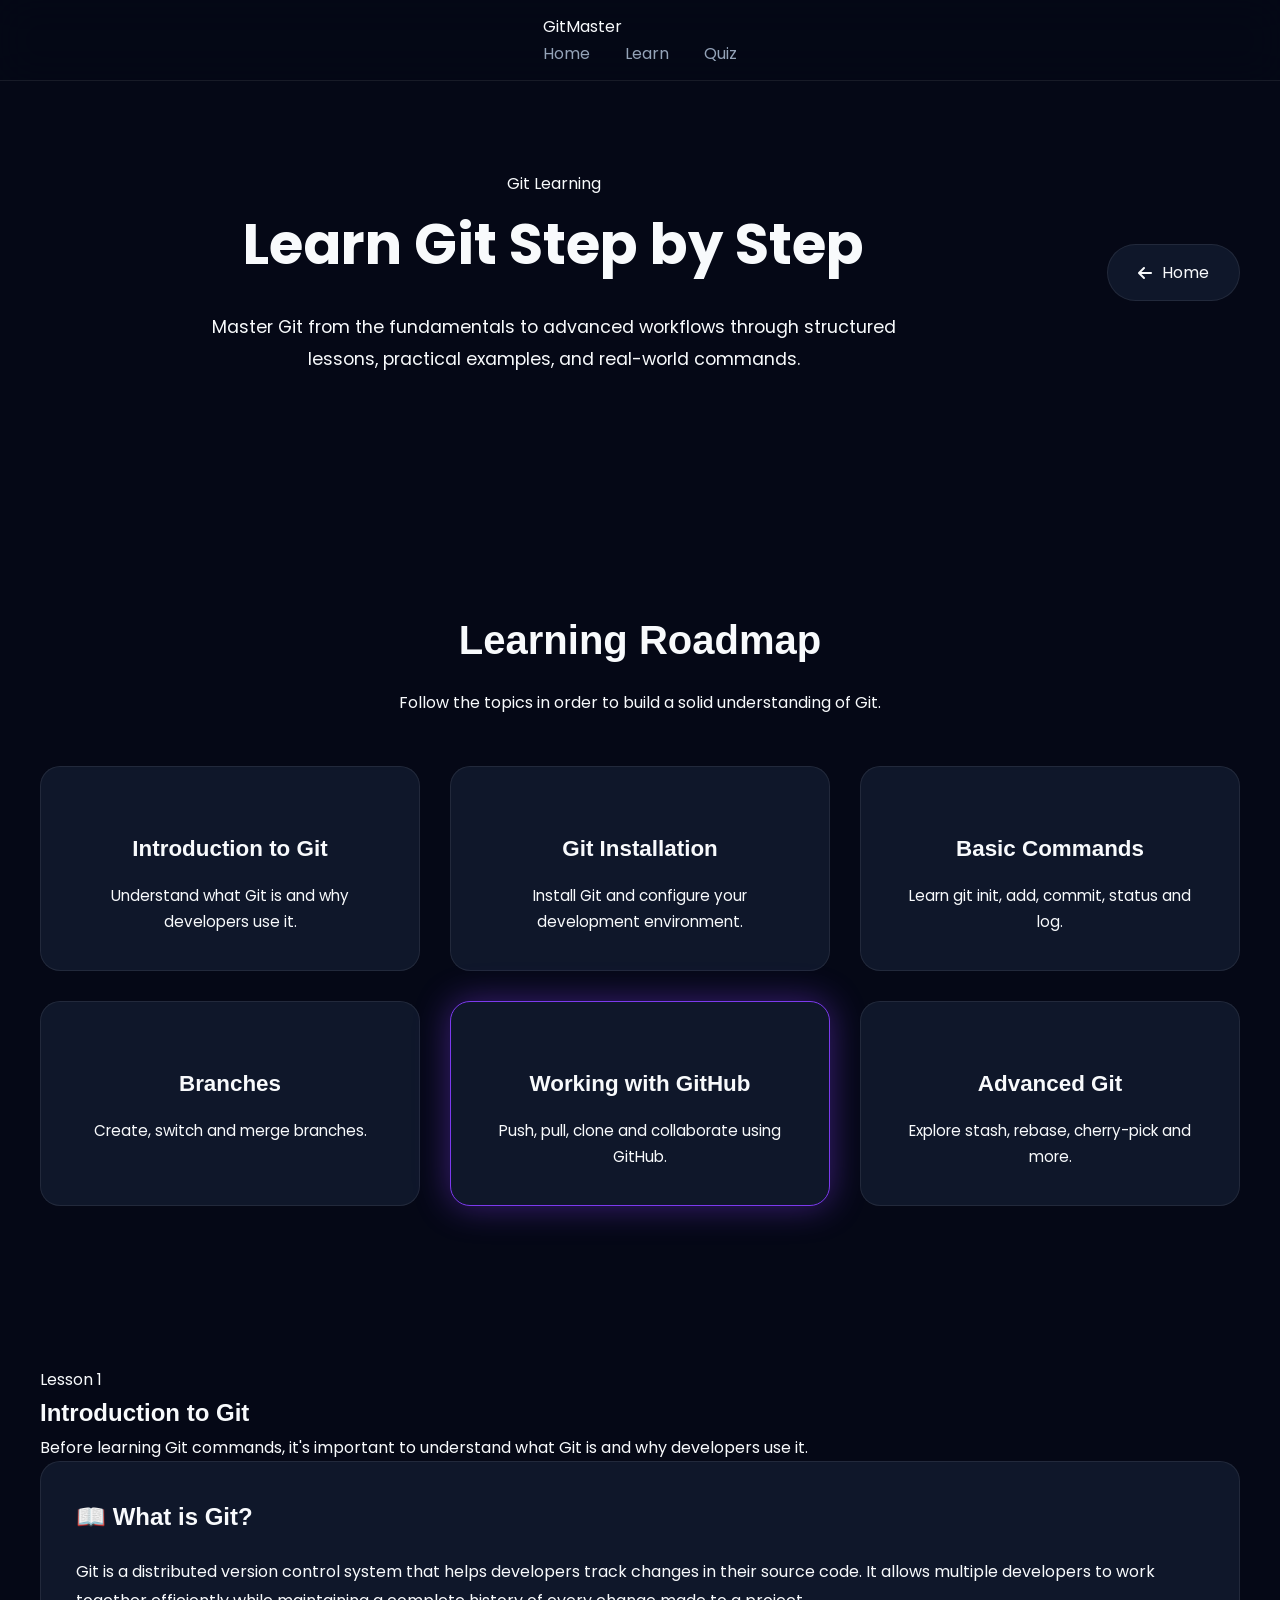
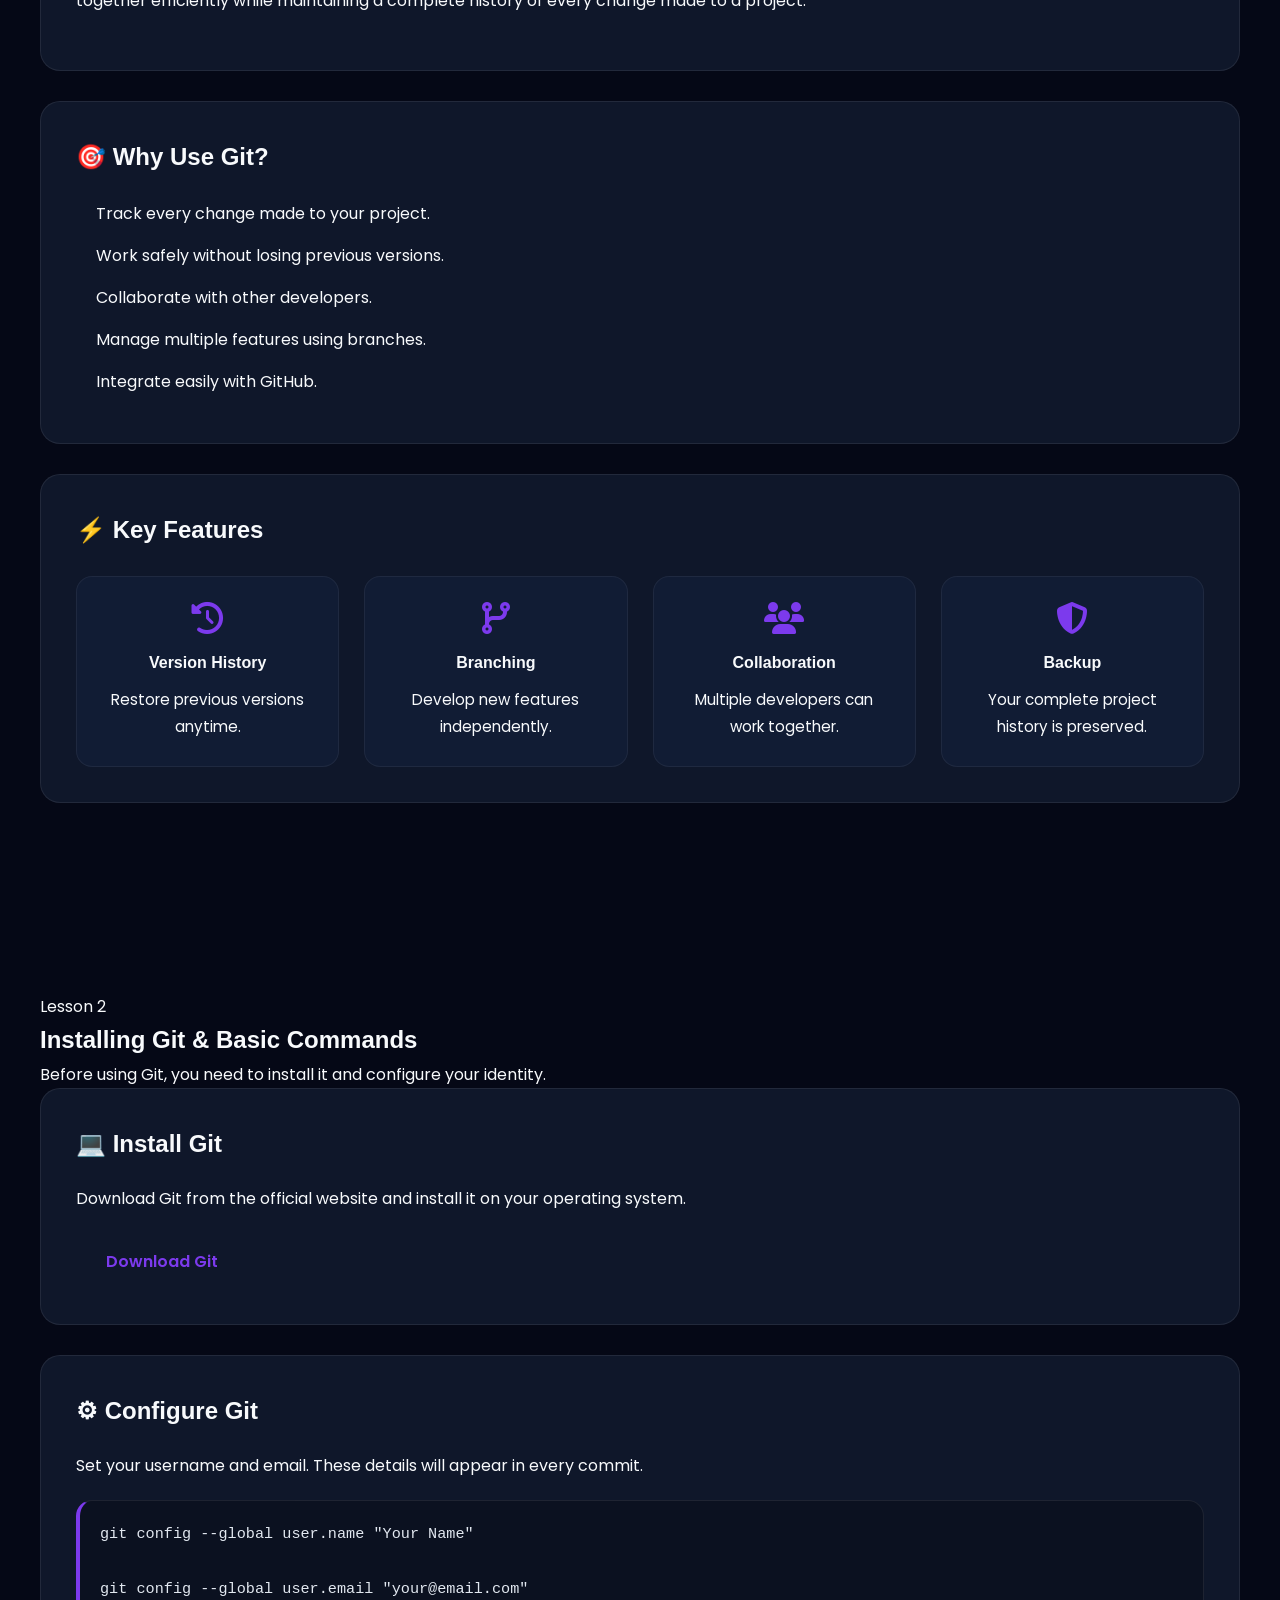
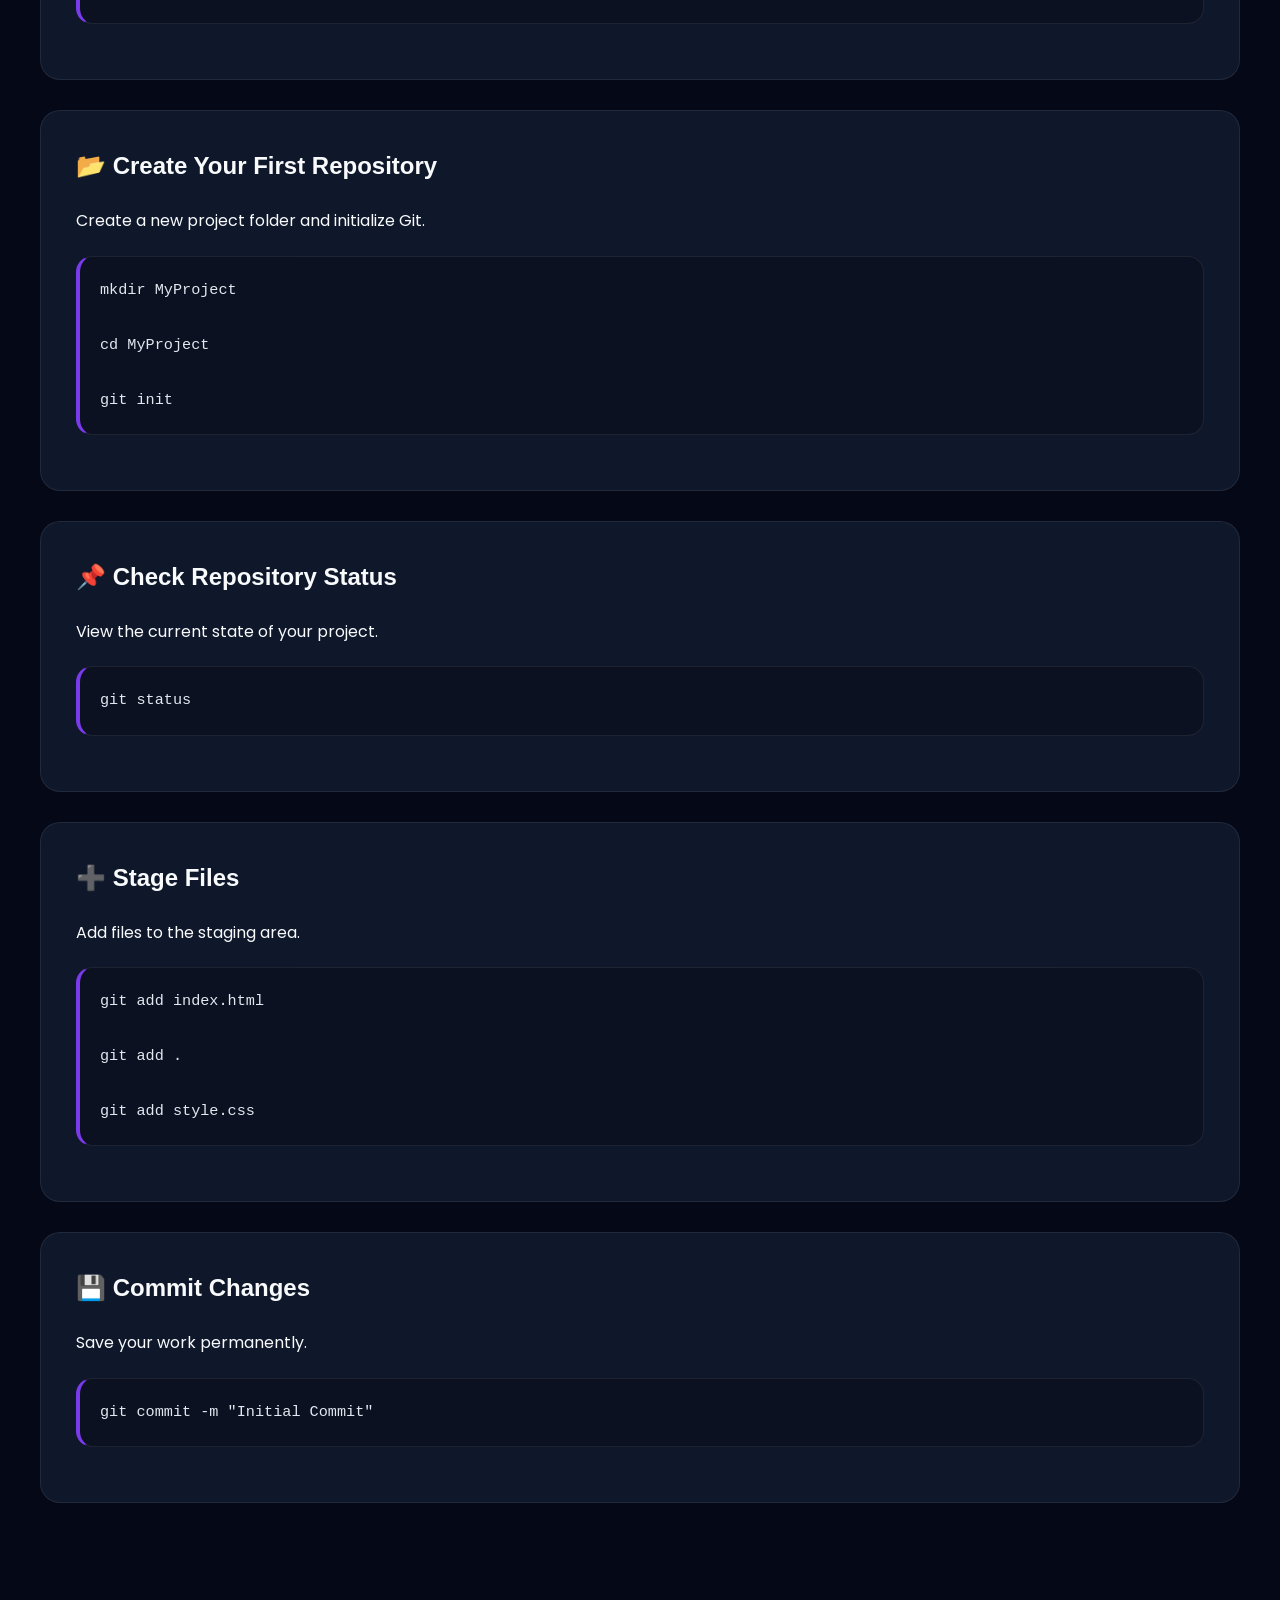
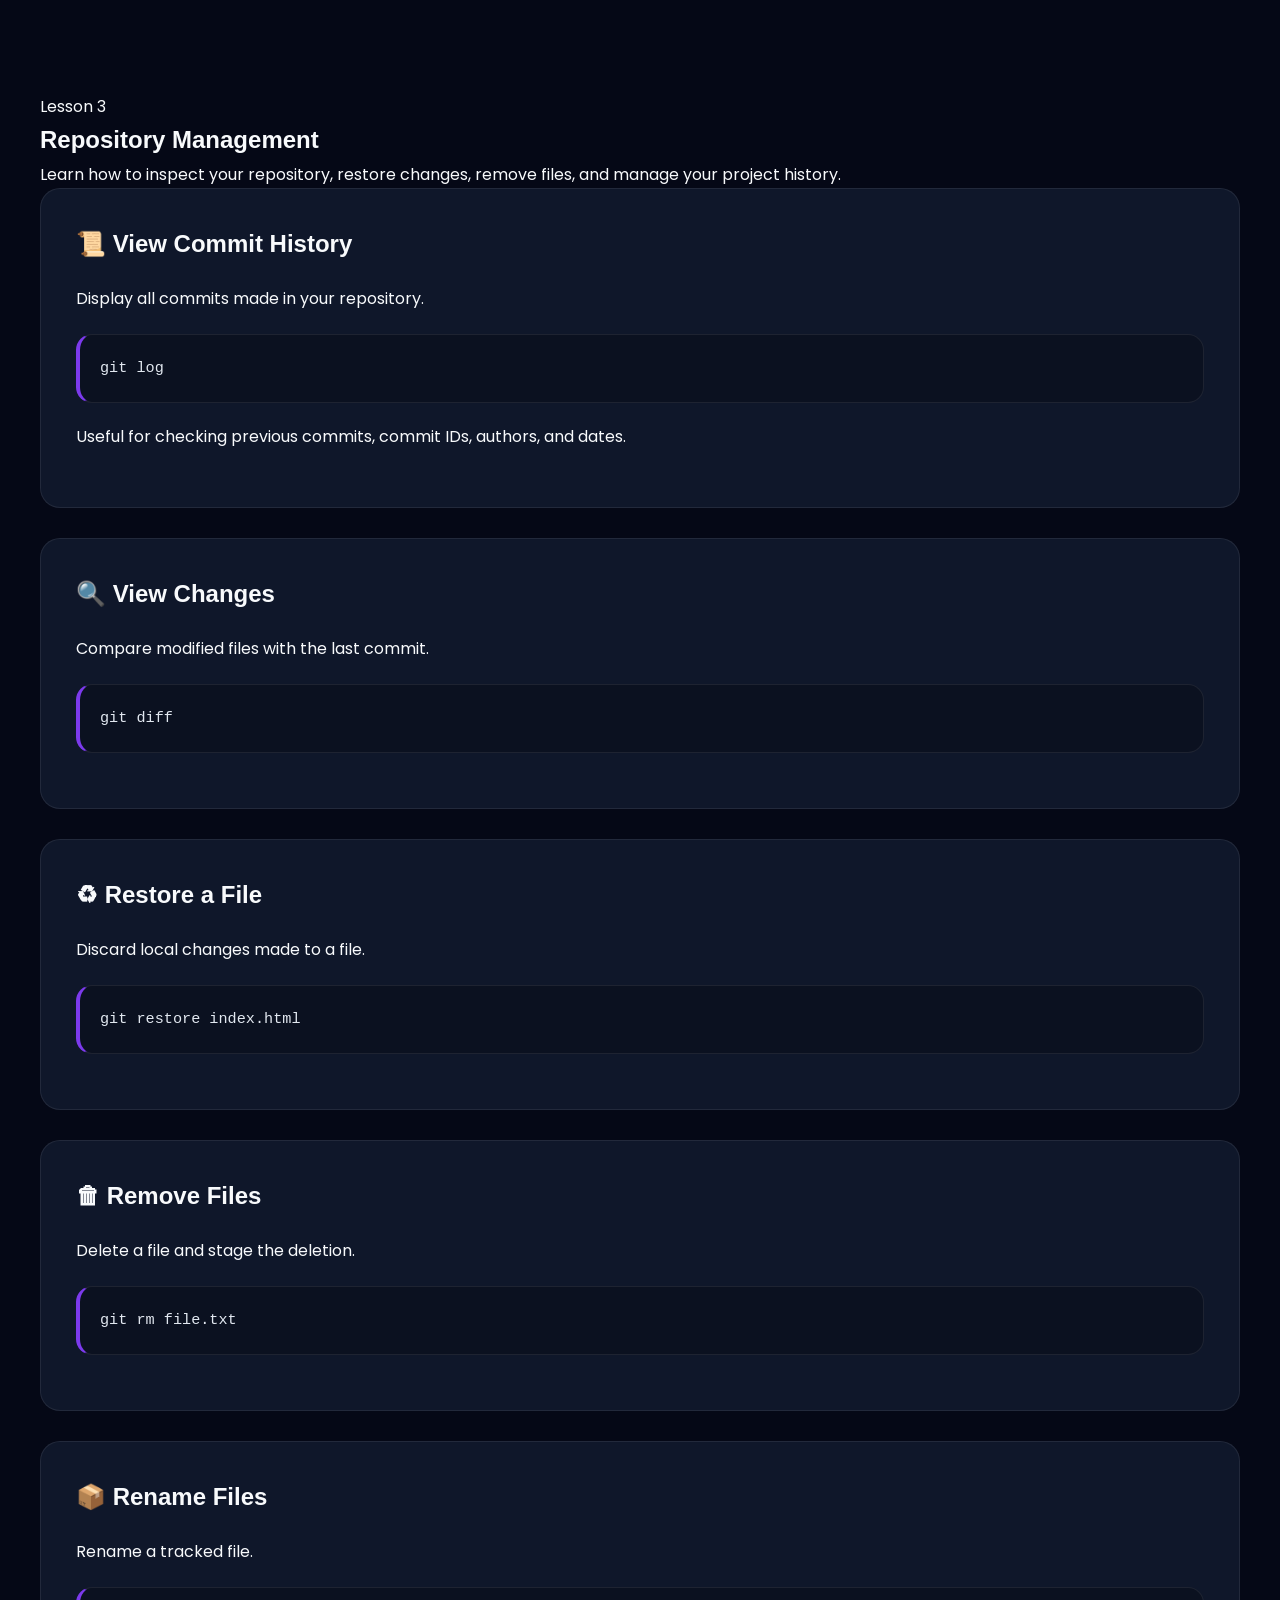
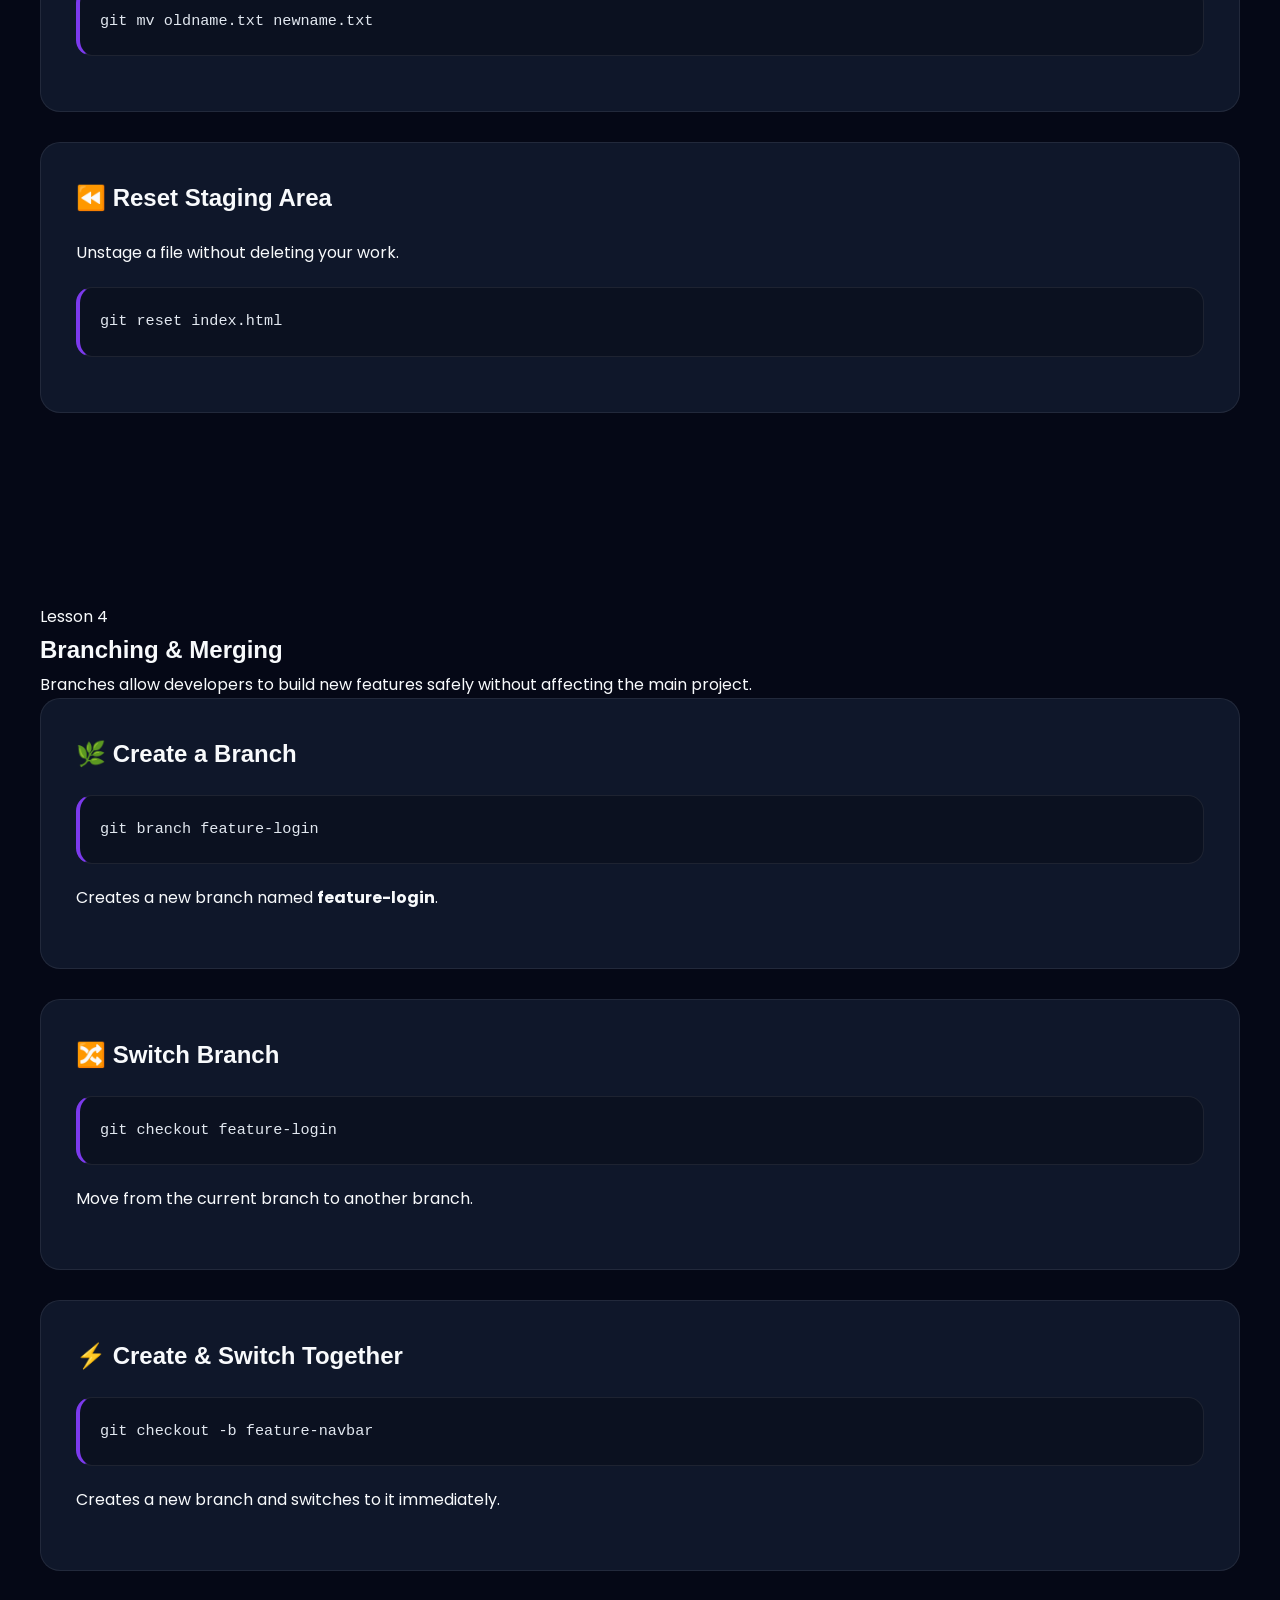
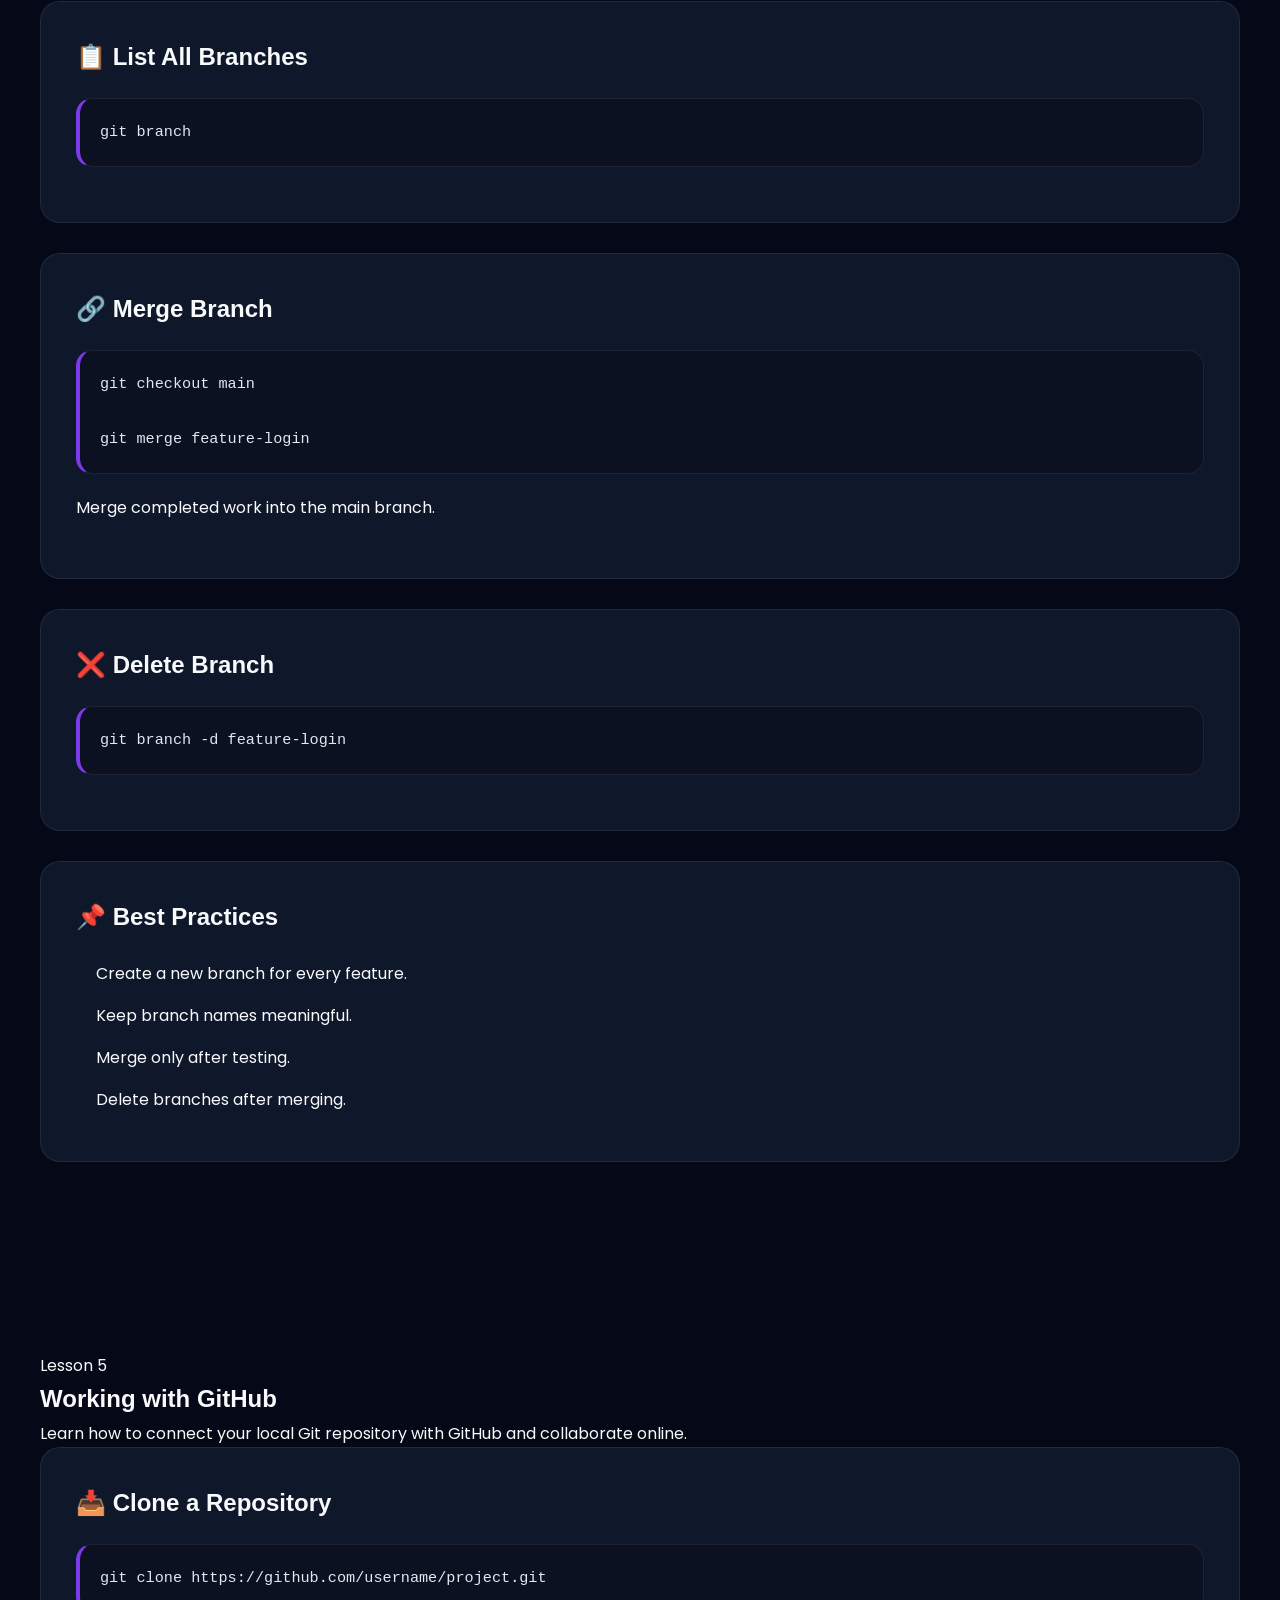
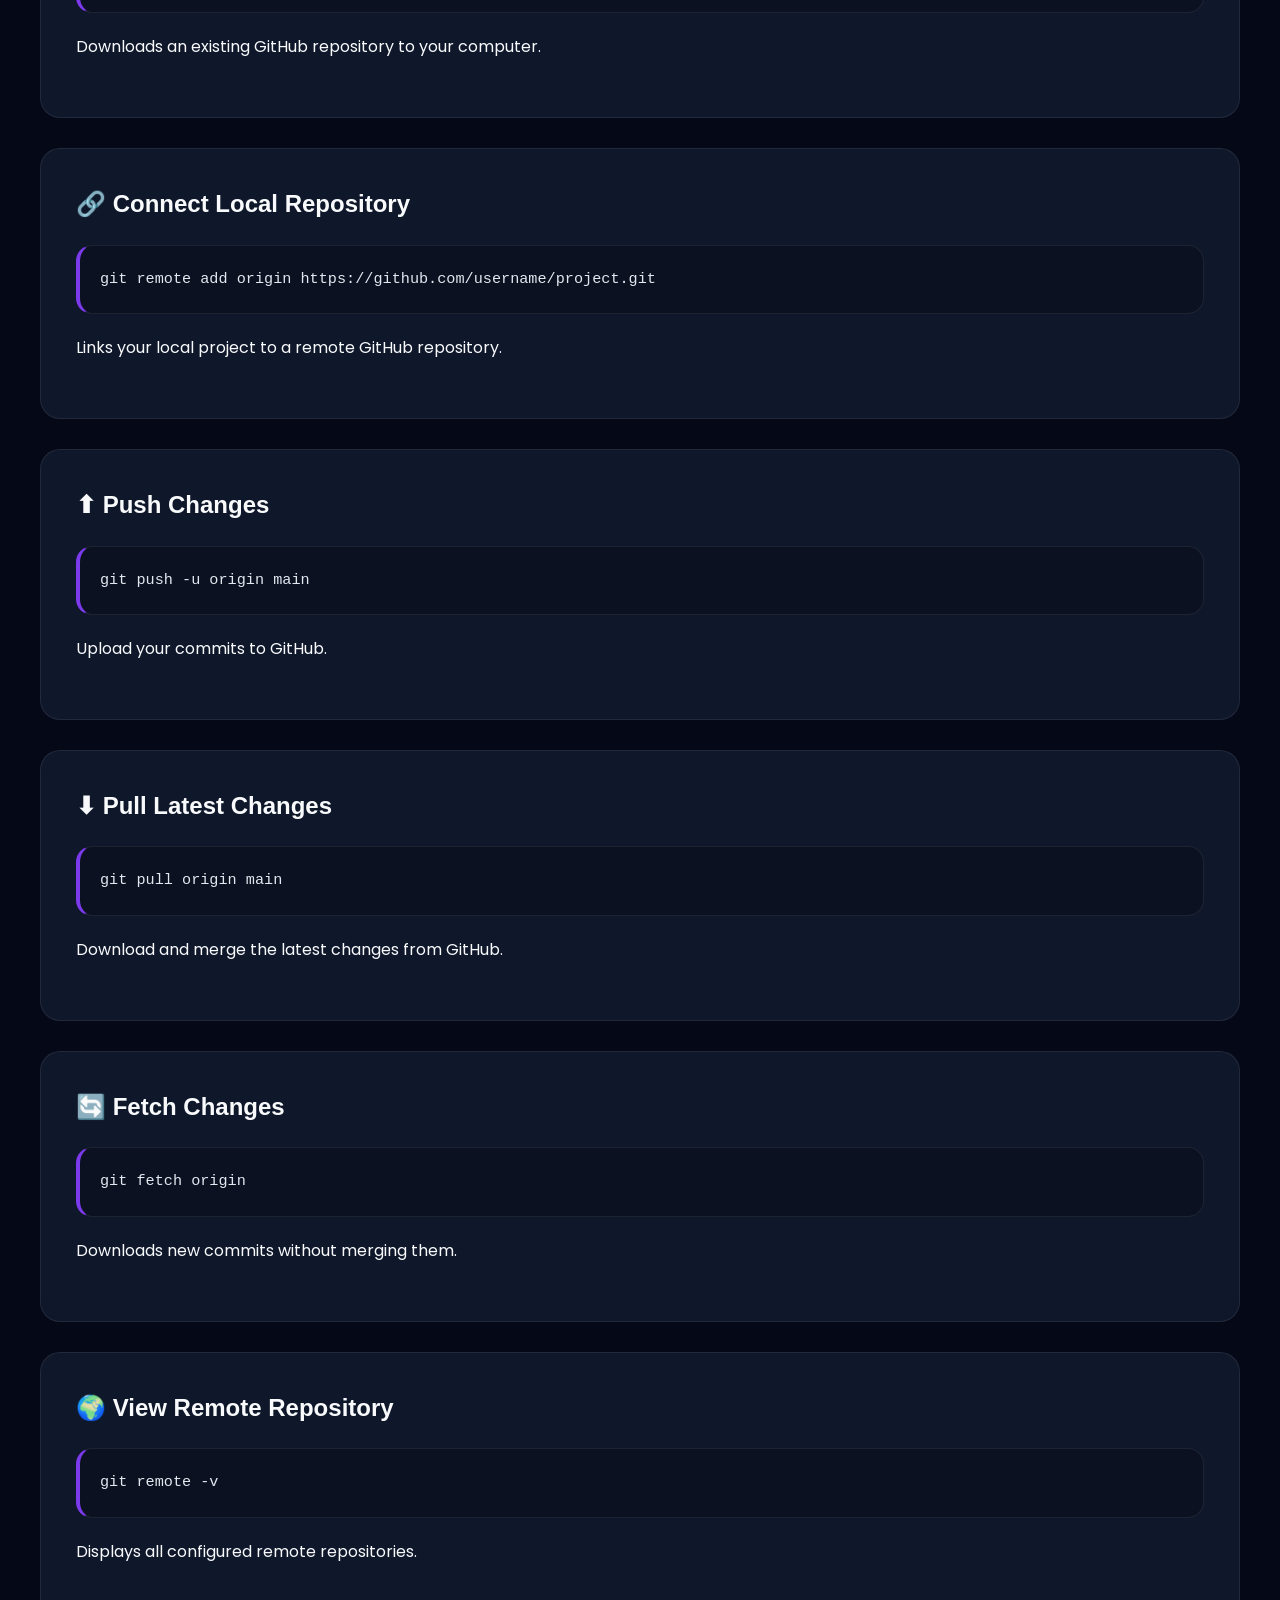
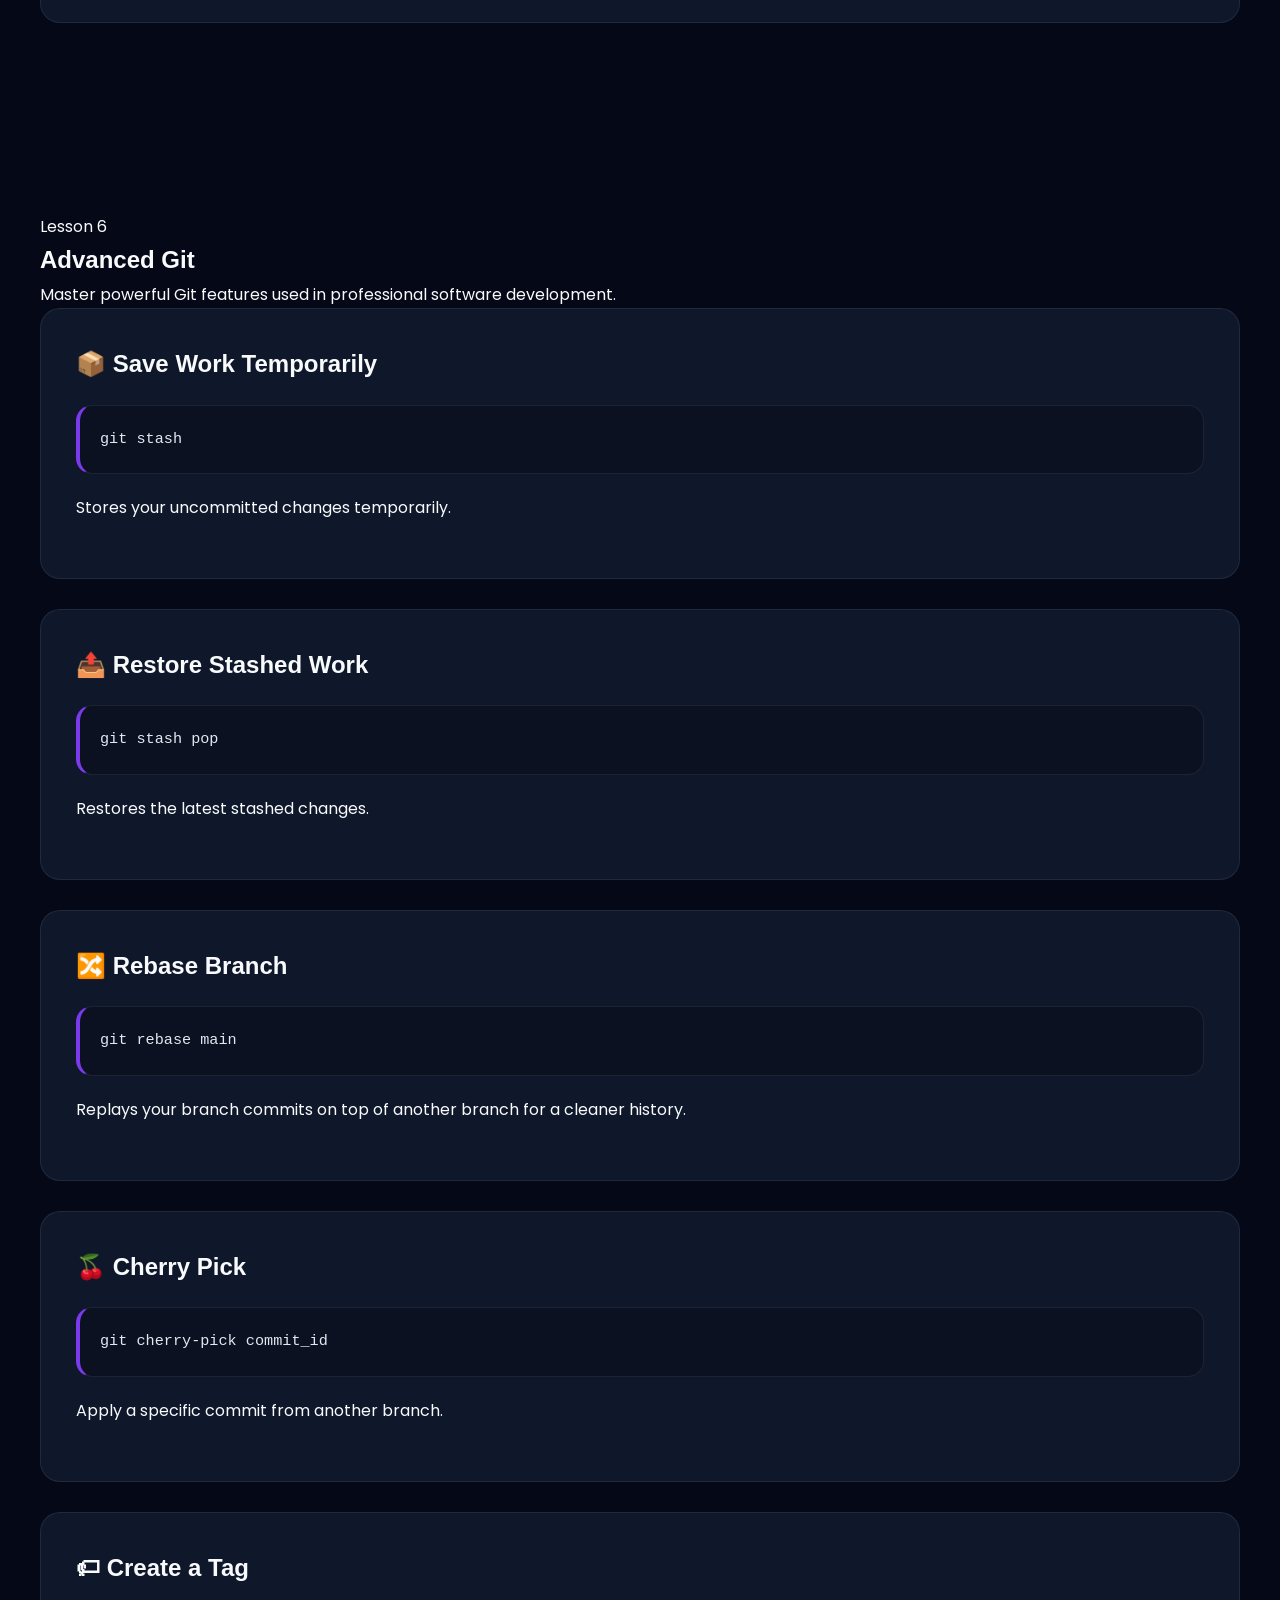
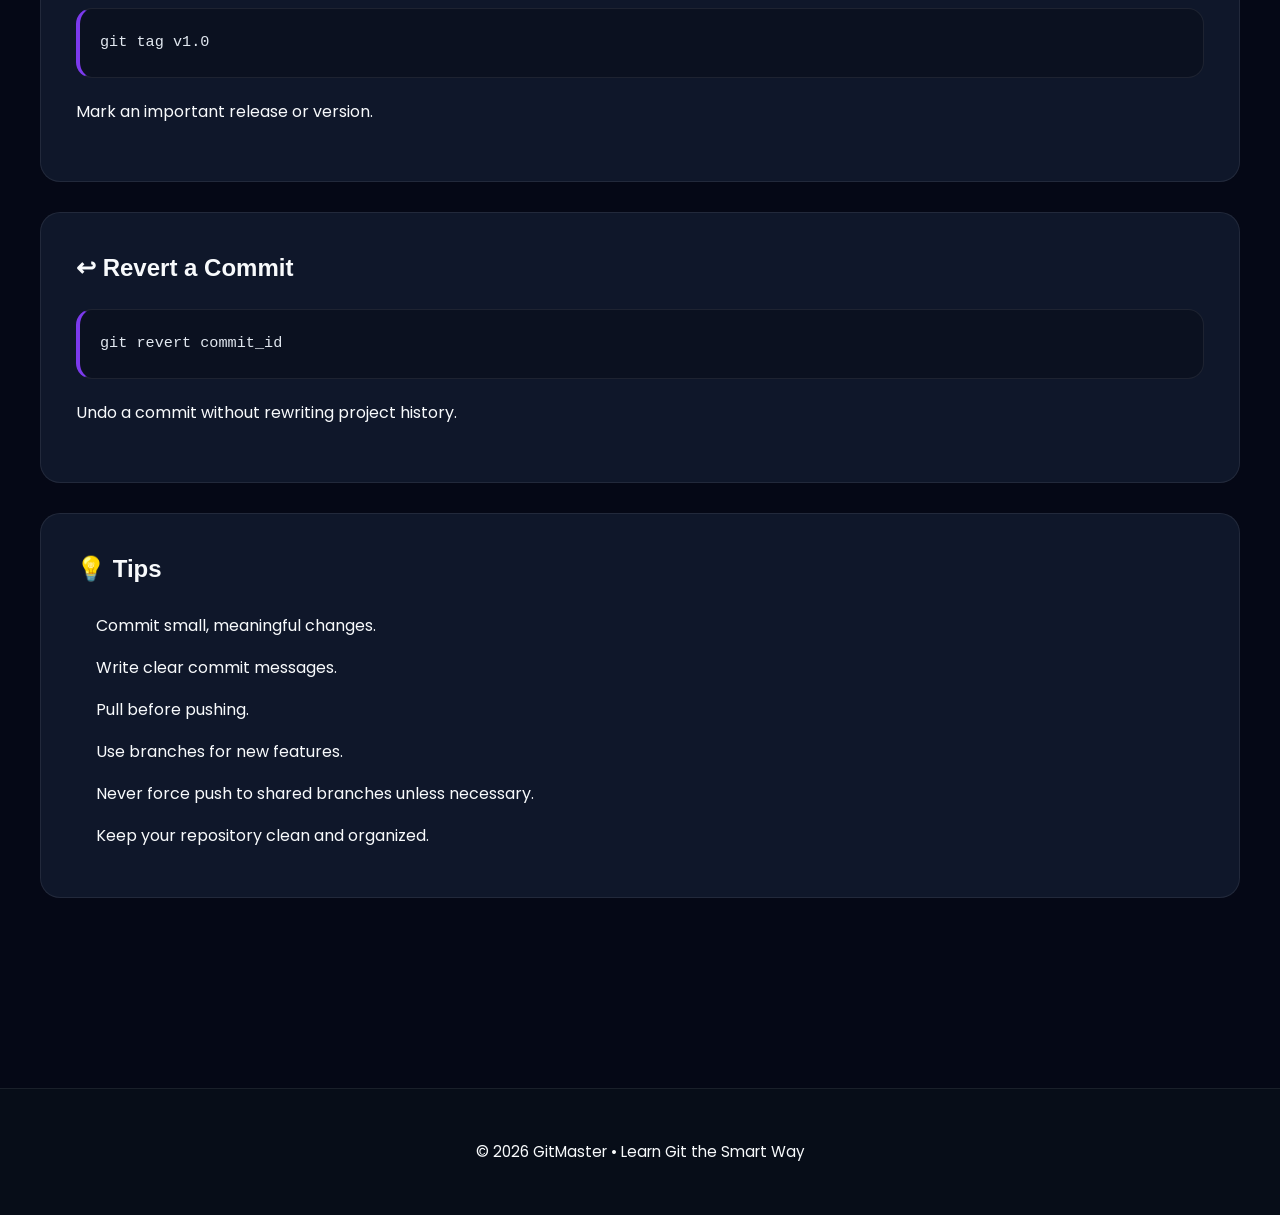
==== commit 8250c930: "feat: enhance learn page layout and styling" ====
--- a/learn.html
+++ b/learn.html
@@ -55,35 +55,40 @@
 
 </header>
 
+
 <!-- ================= HERO ================= -->
 
 <section class="learn-hero">
 
     <div class="container">
 
-        <span class="section-tag">
-
-            Git Learning
-
-        </span>
-
-        <h1>
-
-            Learn Git Step by Step
-
-        </h1>
-
-        <p>
-
-            Master Git from the fundamentals to advanced workflows through
-            structured lessons, practical examples, and real-world commands.
-
-        </p>
+        <div class="quiz-top">
+
+            <div>
+
+                <span class="section-tag">Git Learning</span>
+
+                <h1>Learn Git Step by Step</h1>
+
+                <p>
+                    Master Git from the fundamentals to advanced workflows through structured lessons, practical examples, and real-world commands.
+                </p>
+
+            </div>
+
+            <a href="index.html" class="back-home">
+
+                <i class="fa-solid fa-arrow-left"></i>
+
+                Home
+
+            </a>
+
+        </div>
 
     </div>
 
 </section>
-
 <!-- ================= ROADMAP ================= -->
 
 <section class="roadmap">
--- a/style.css
+++ b/style.css
@@ -1072,121 +1072,4 @@
 .glow{
 box-shadow:0 0 35px rgba(124,58,237,.45);
 border-color:var(--primary)!important;
-}
-
-/*Lear.html*/
-/*================ LESSONS ================*/
-
-.lesson-section{
-
-    padding:100px 0;
-
-}
-
-.lesson-card{
-
-    background:var(--surface);
-
-    border-radius:18px;
-
-    padding:35px;
-
-    margin-top:30px;
-
-    border:1px solid rgba(255,255,255,.08);
-
-}
-
-.lesson-card h3{
-
-    margin-bottom:20px;
-
-}
-
-.lesson-card p{
-
-    line-height:1.9;
-
-    color:var(--muted);
-
-}
-
-.lesson-list{
-
-    margin-left:20px;
-
-    color:var(--muted);
-
-    line-height:2;
-
-}
-
-.feature-grid{
-
-    display:grid;
-
-    grid-template-columns:repeat(auto-fit,minmax(220px,1fr));
-
-    gap:25px;
-
-    margin-top:25px;
-
-}
-
-.feature-item{
-
-    background:var(--surface-2);
-
-    border-radius:16px;
-
-    padding:25px;
-
-    text-align:center;
-
-}
-
-.feature-item i{
-
-    font-size:2rem;
-
-    color:var(--primary);
-
-    margin-bottom:15px;
-
-}
-
-.feature-item h4{
-
-    margin-bottom:10px;
-
-}
-
-/*=========== CODE BLOCKS ===========*/
-
-pre{
-
-    background:#0b1120;
-
-    border-radius:14px;
-
-    padding:20px;
-
-    margin-top:20px;
-
-    overflow-x:auto;
-
-    border-left:4px solid var(--primary);
-
-}
-
-pre code{
-
-    font-family:monospace;
-
-    color:#e2e8f0;
-
-    font-size:15px;
-
-    line-height:1.8;
-
 }
--- a/learn.css
+++ b/learn.css
@@ -385,4 +385,51 @@
 font-size:.85rem;
 }
 
+}
+
+/*==========QUIZ STYLE HERO==========*/
+
+.quiz-top{
+display:flex;
+justify-content:space-between;
+align-items:center;
+gap:40px;
+margin-top:30px;
+margin-bottom:60px;
+}
+
+.quiz-top>div{
+flex:1;
+}
+
+.back-home{
+display:inline-flex;
+align-items:center;
+gap:10px;
+padding:14px 30px;
+background:var(--surface);
+border:1px solid rgba(255,255,255,.08);
+border-radius:50px;
+color:var(--text);
+text-decoration:none;
+transition:.3s;
+}
+
+.back-home:hover{
+background:var(--primary);
+border-color:var(--primary);
+transform:translateX(-4px);
+}
+
+@media(max-width:768px){
+
+.quiz-top{
+flex-direction:column;
+align-items:flex-start;
+}
+
+.back-home{
+margin-top:20px;
+}
+
 }
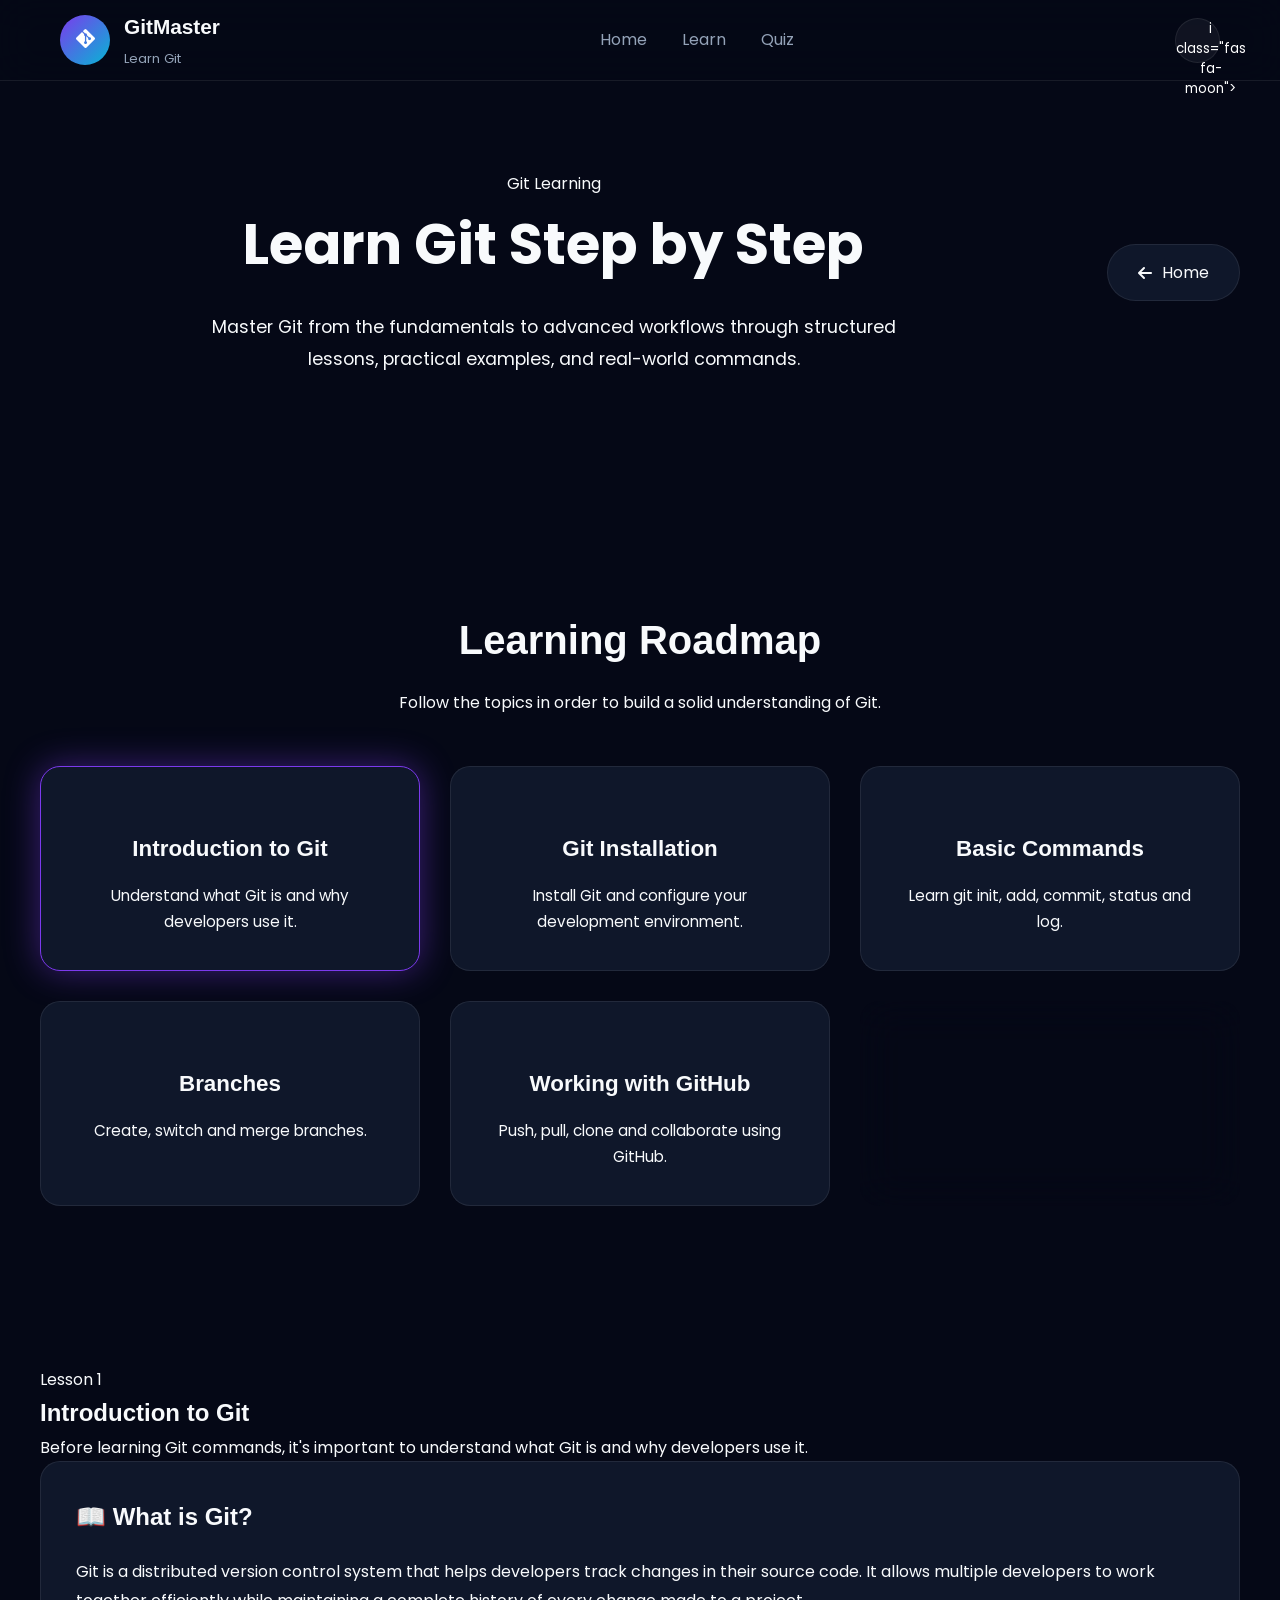
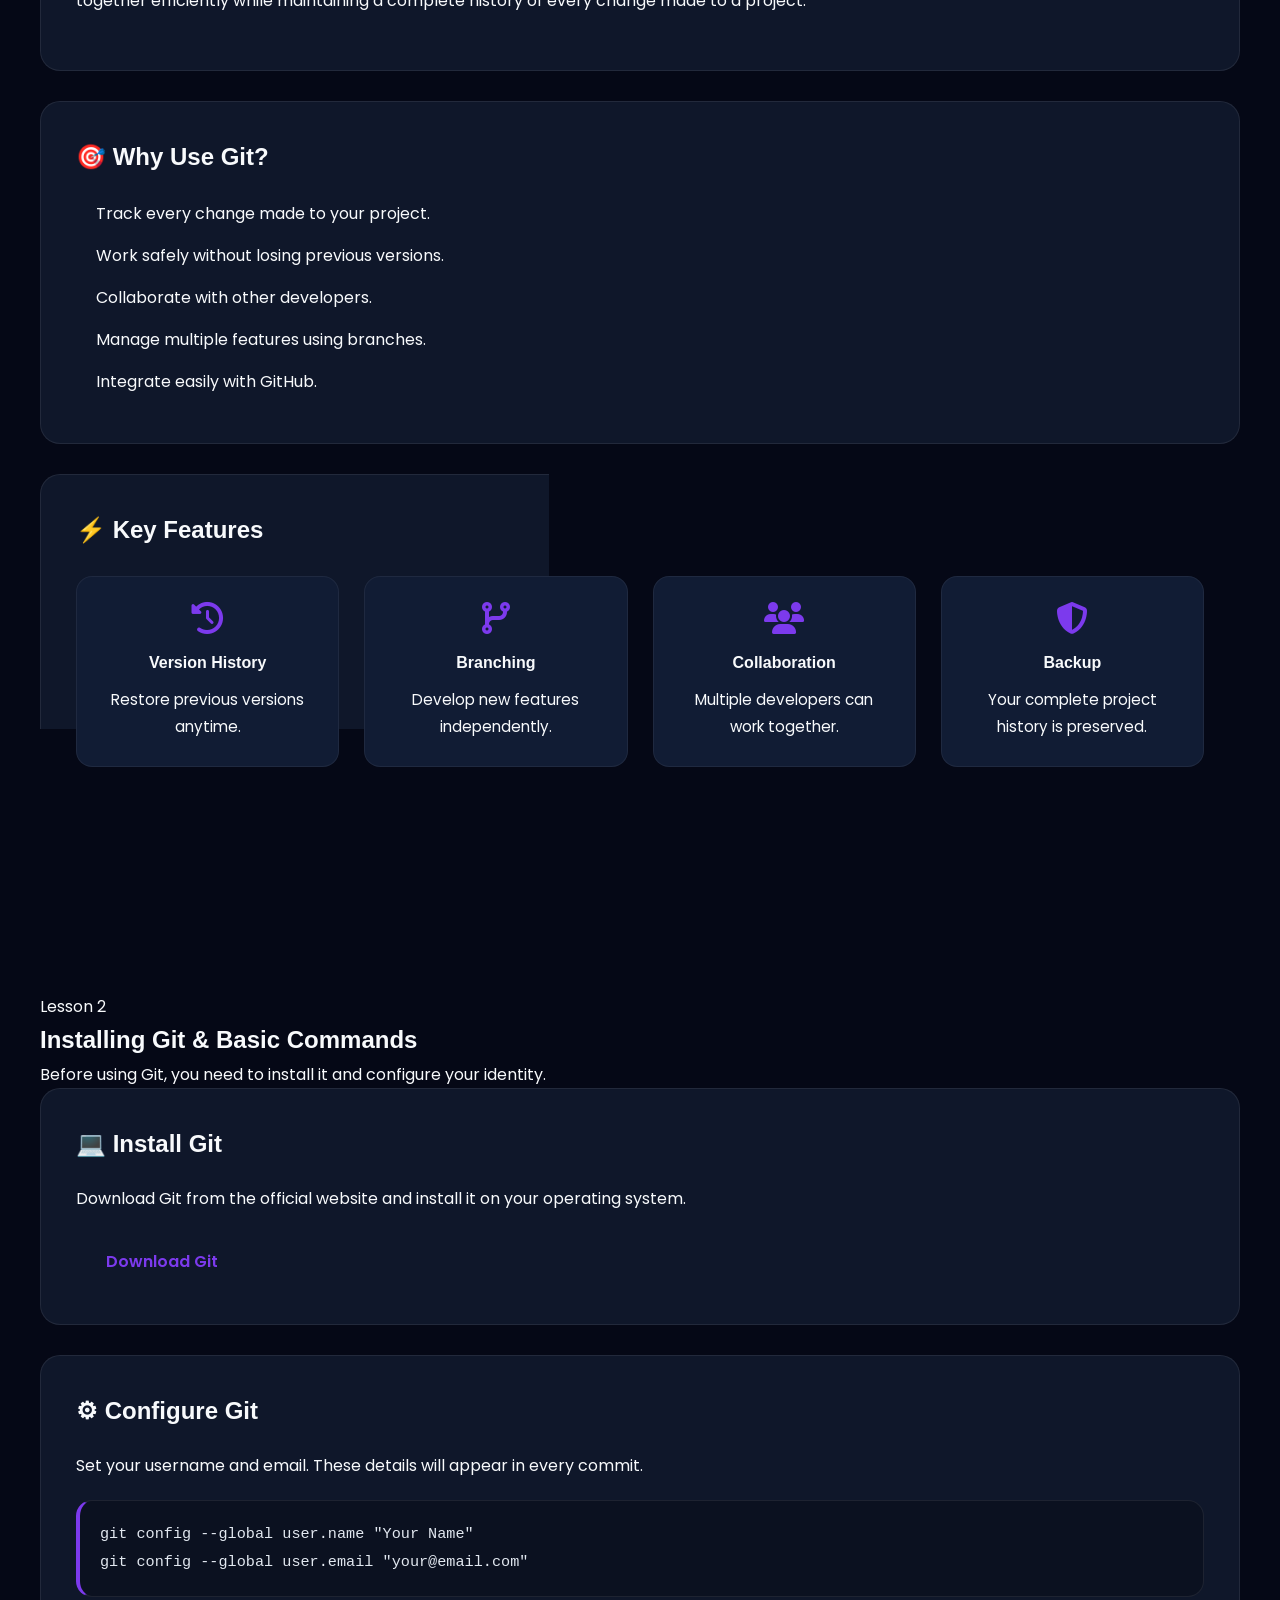
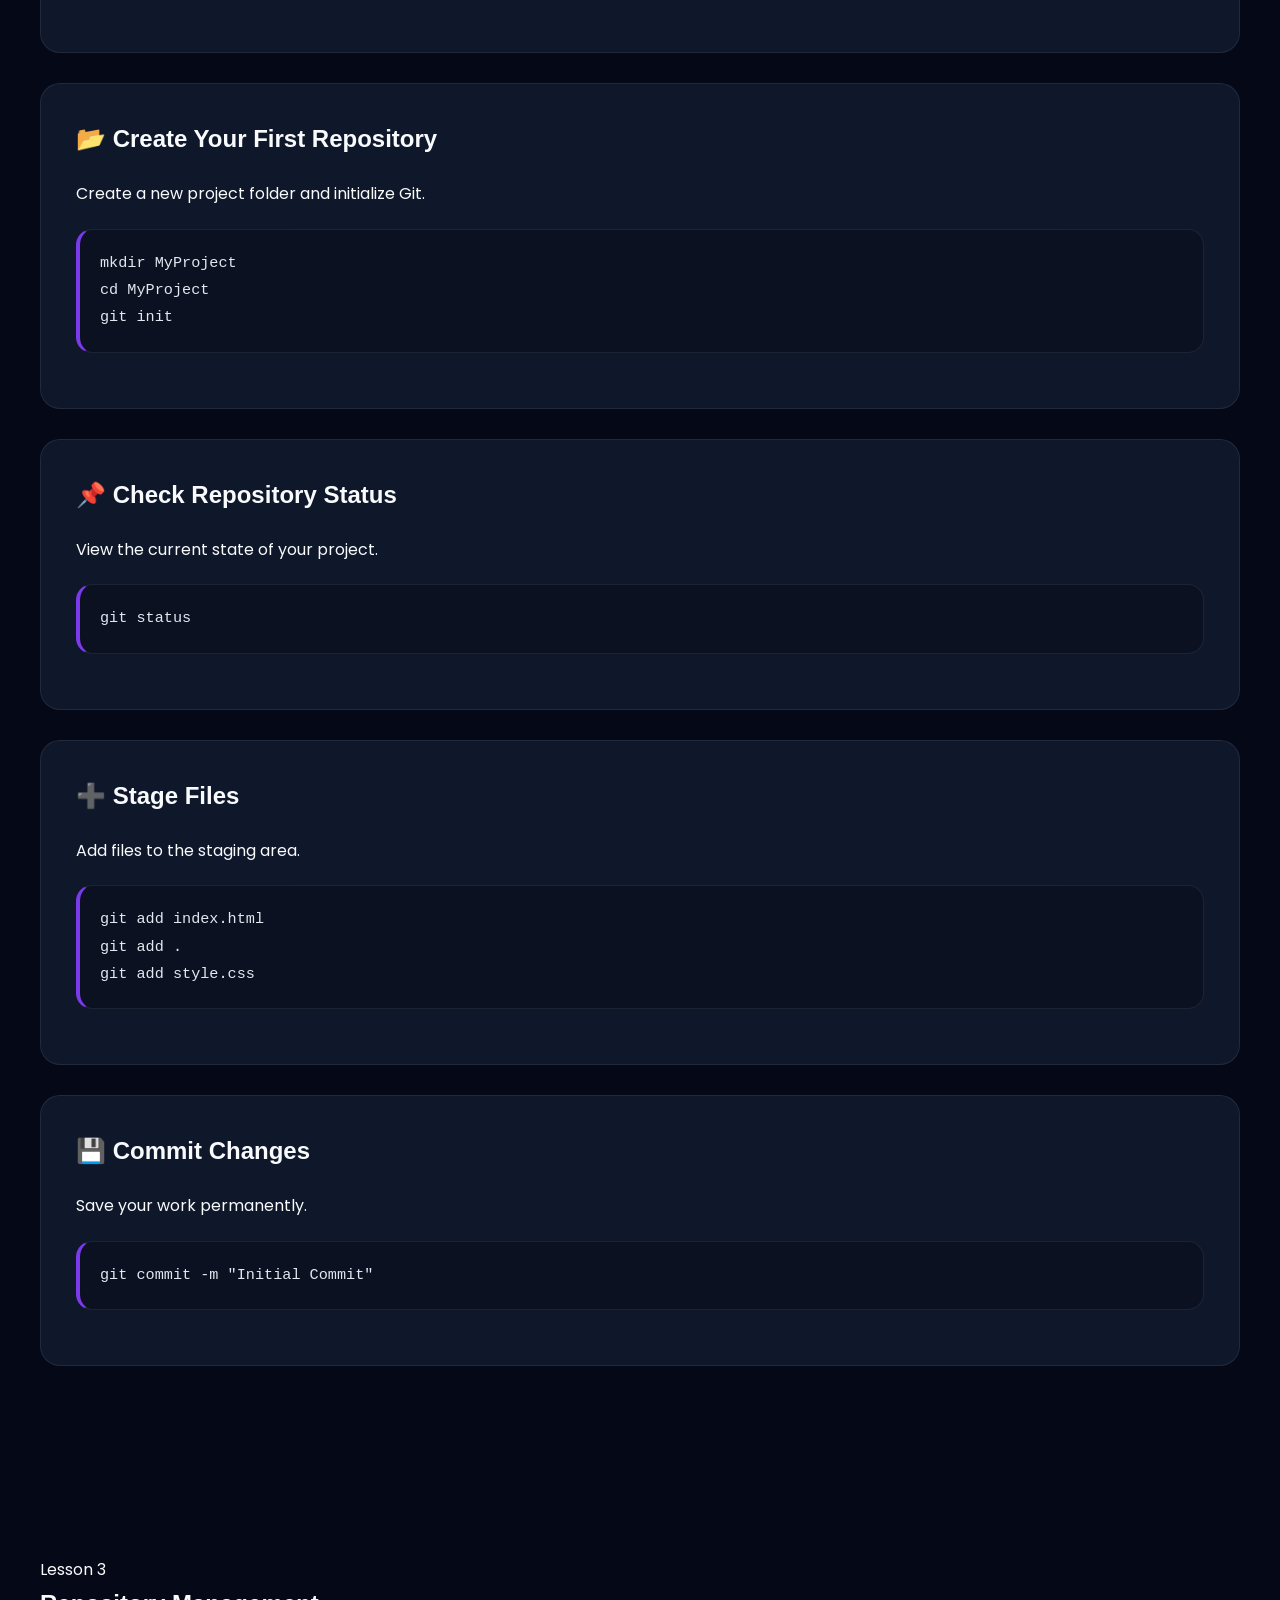
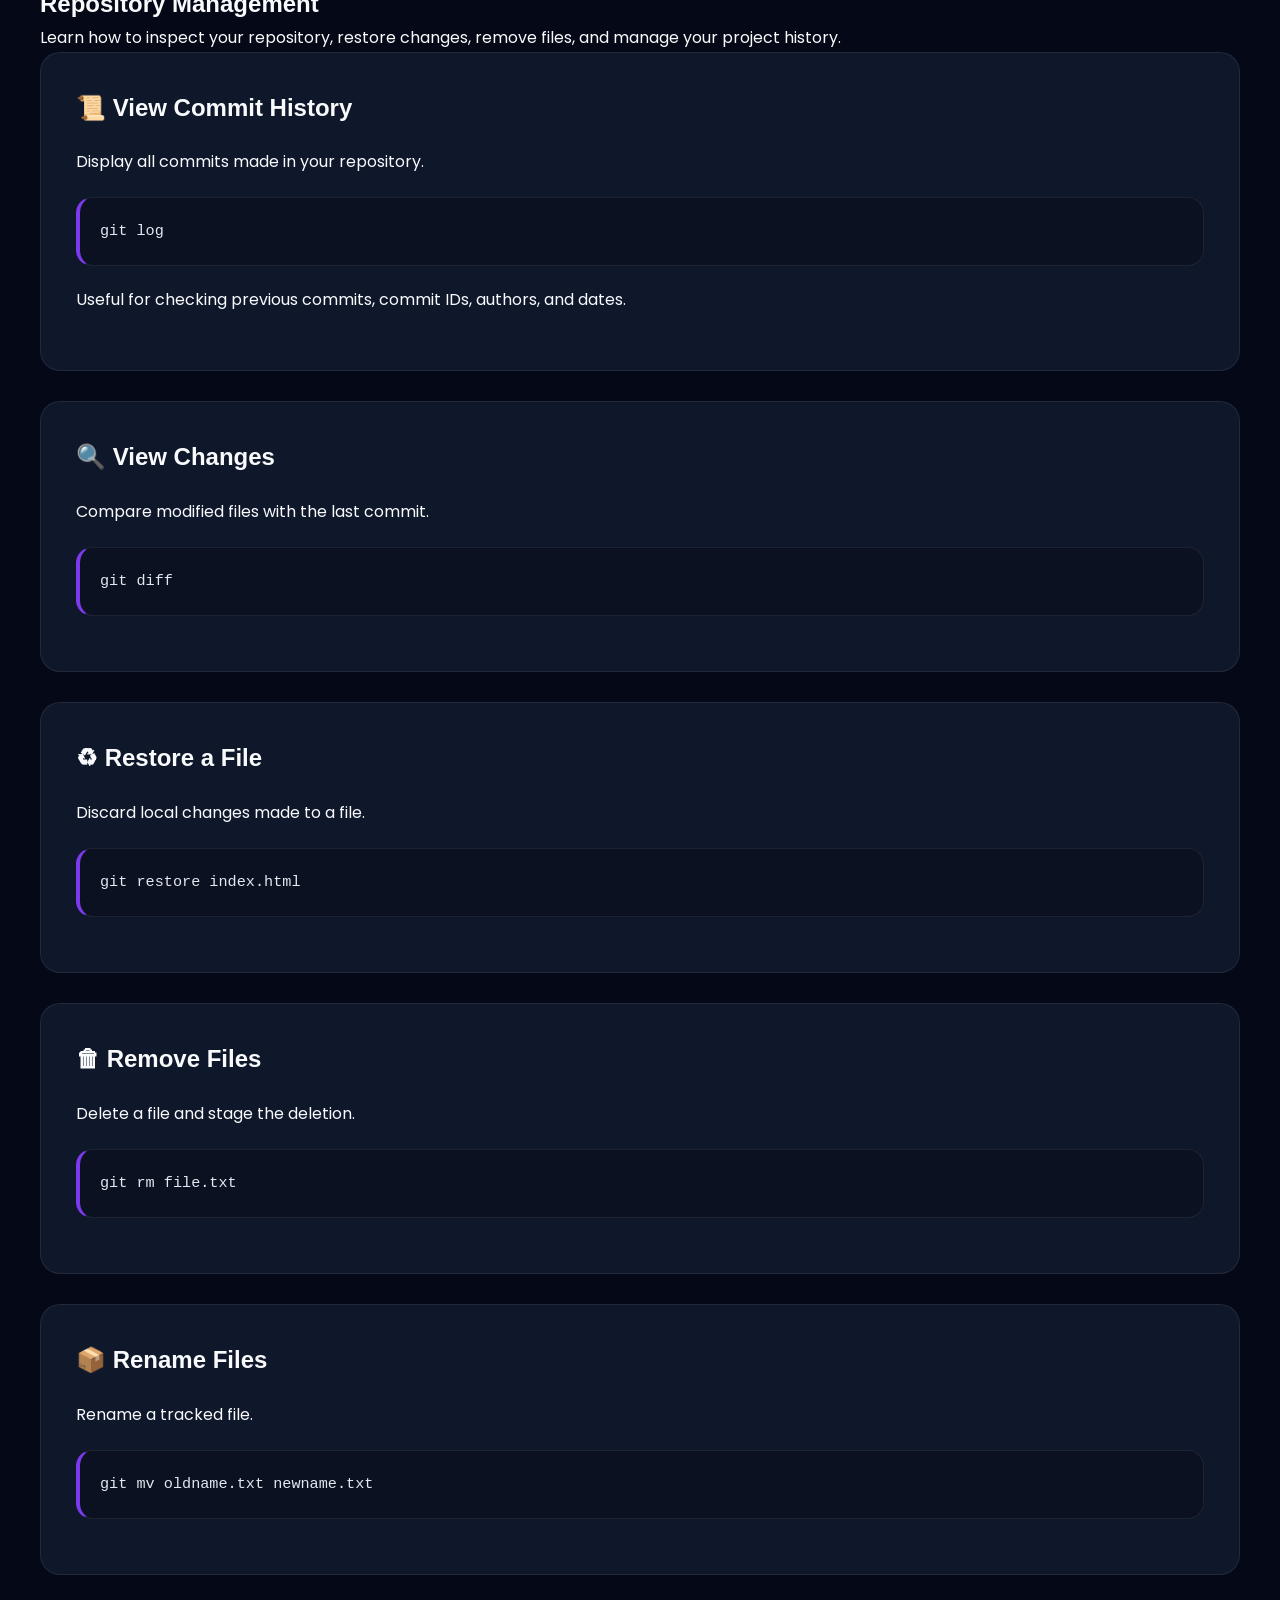
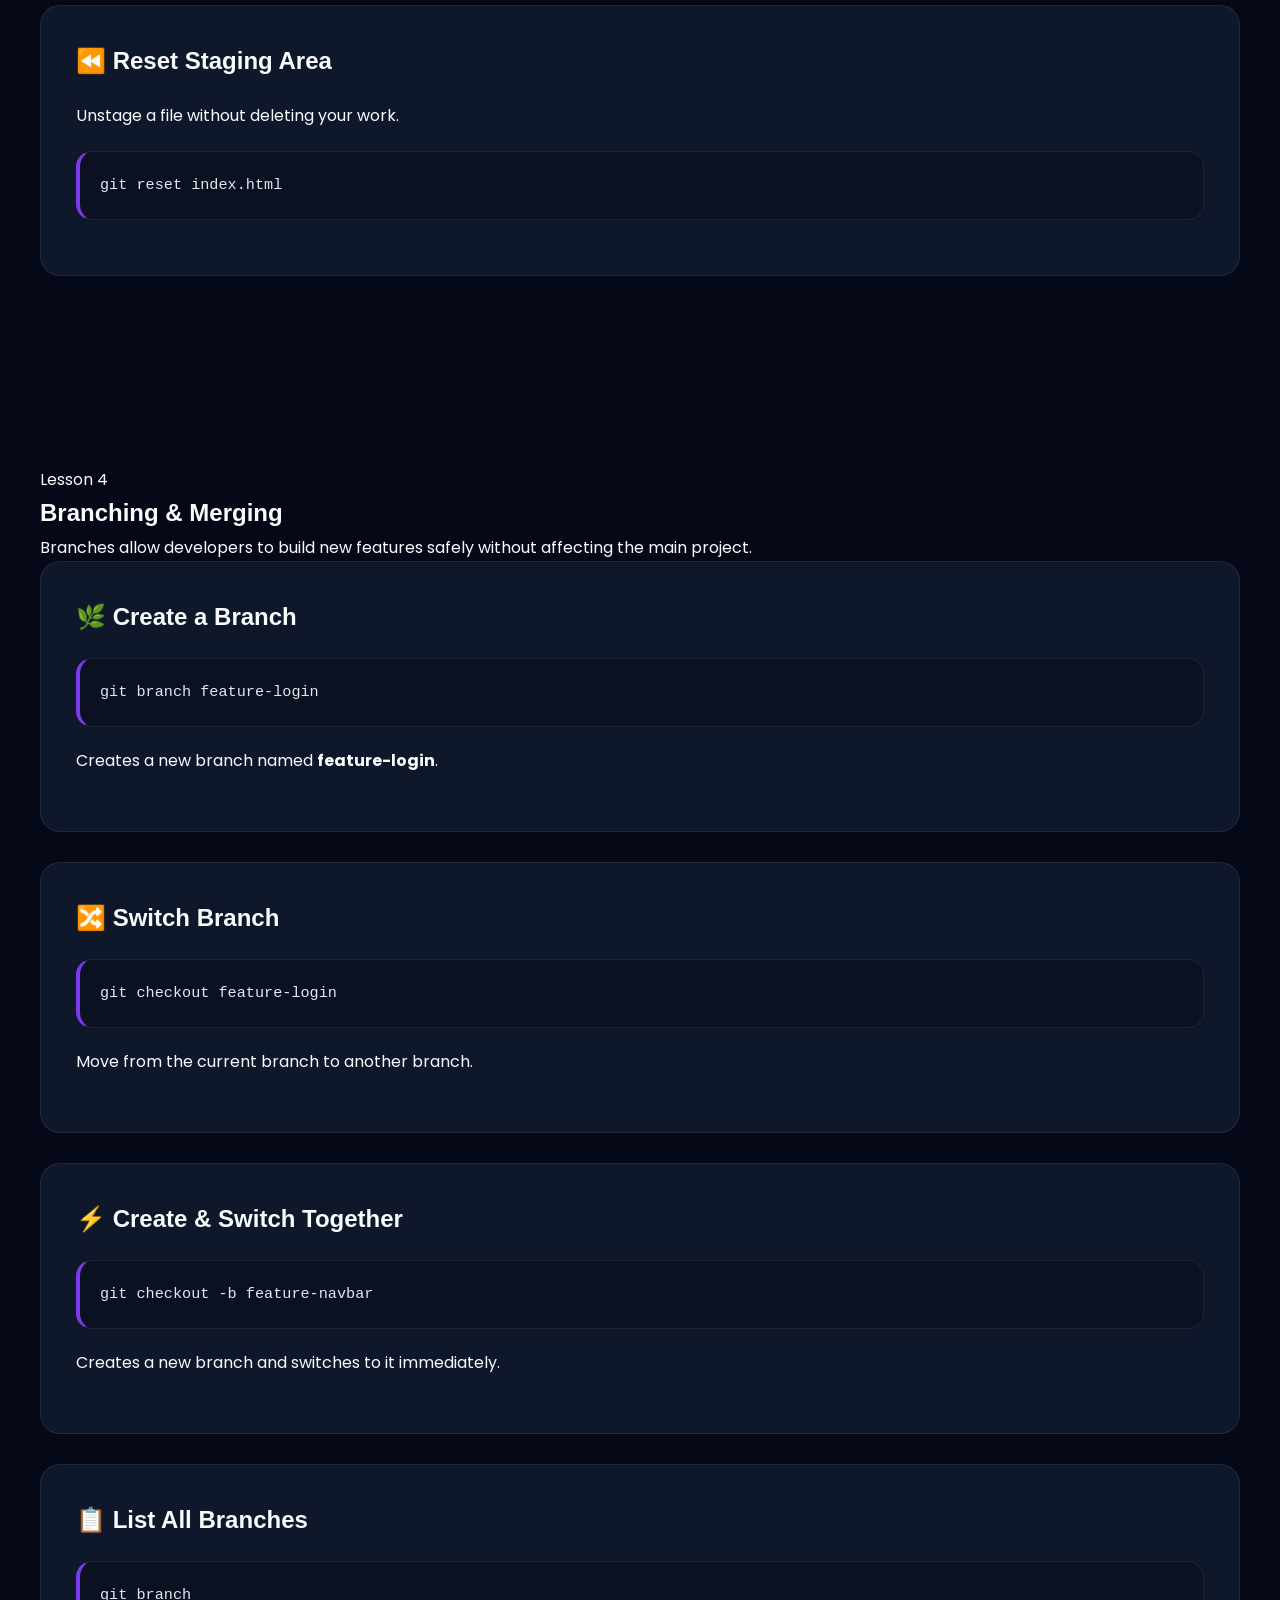
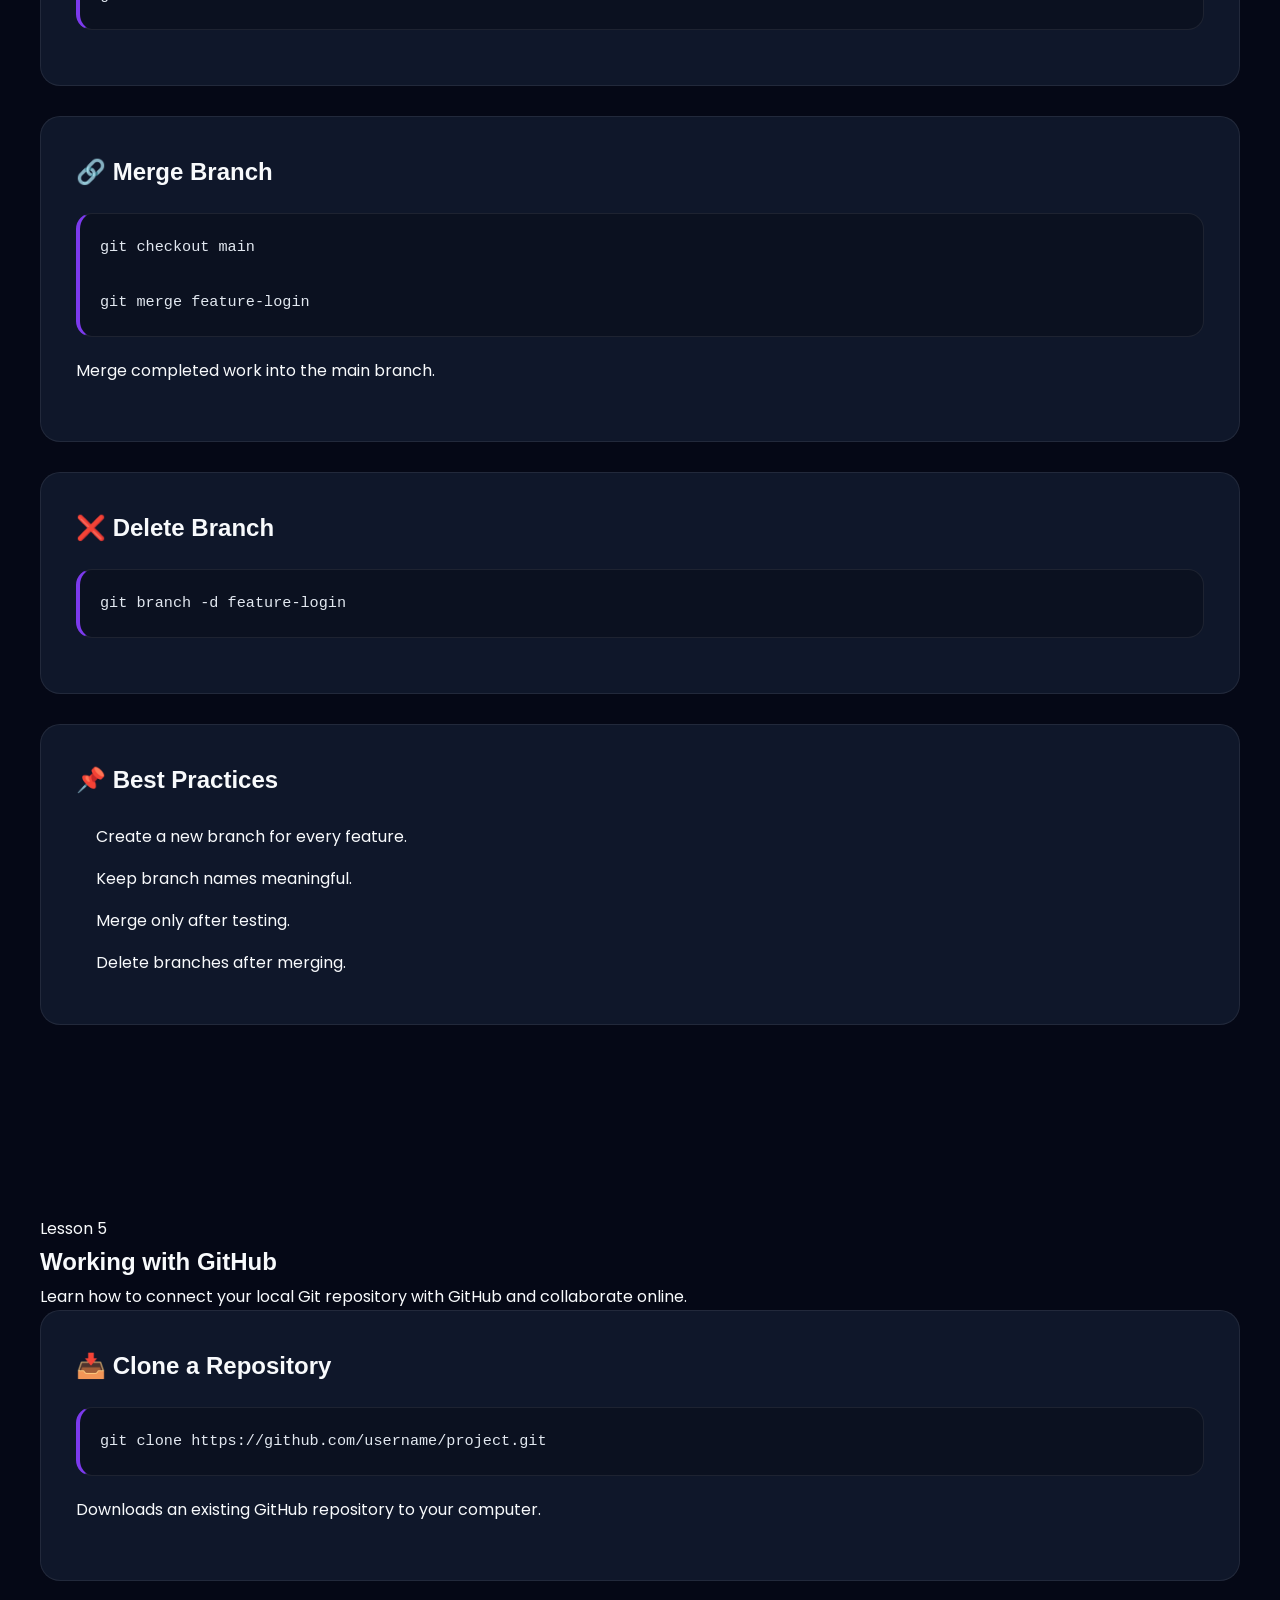
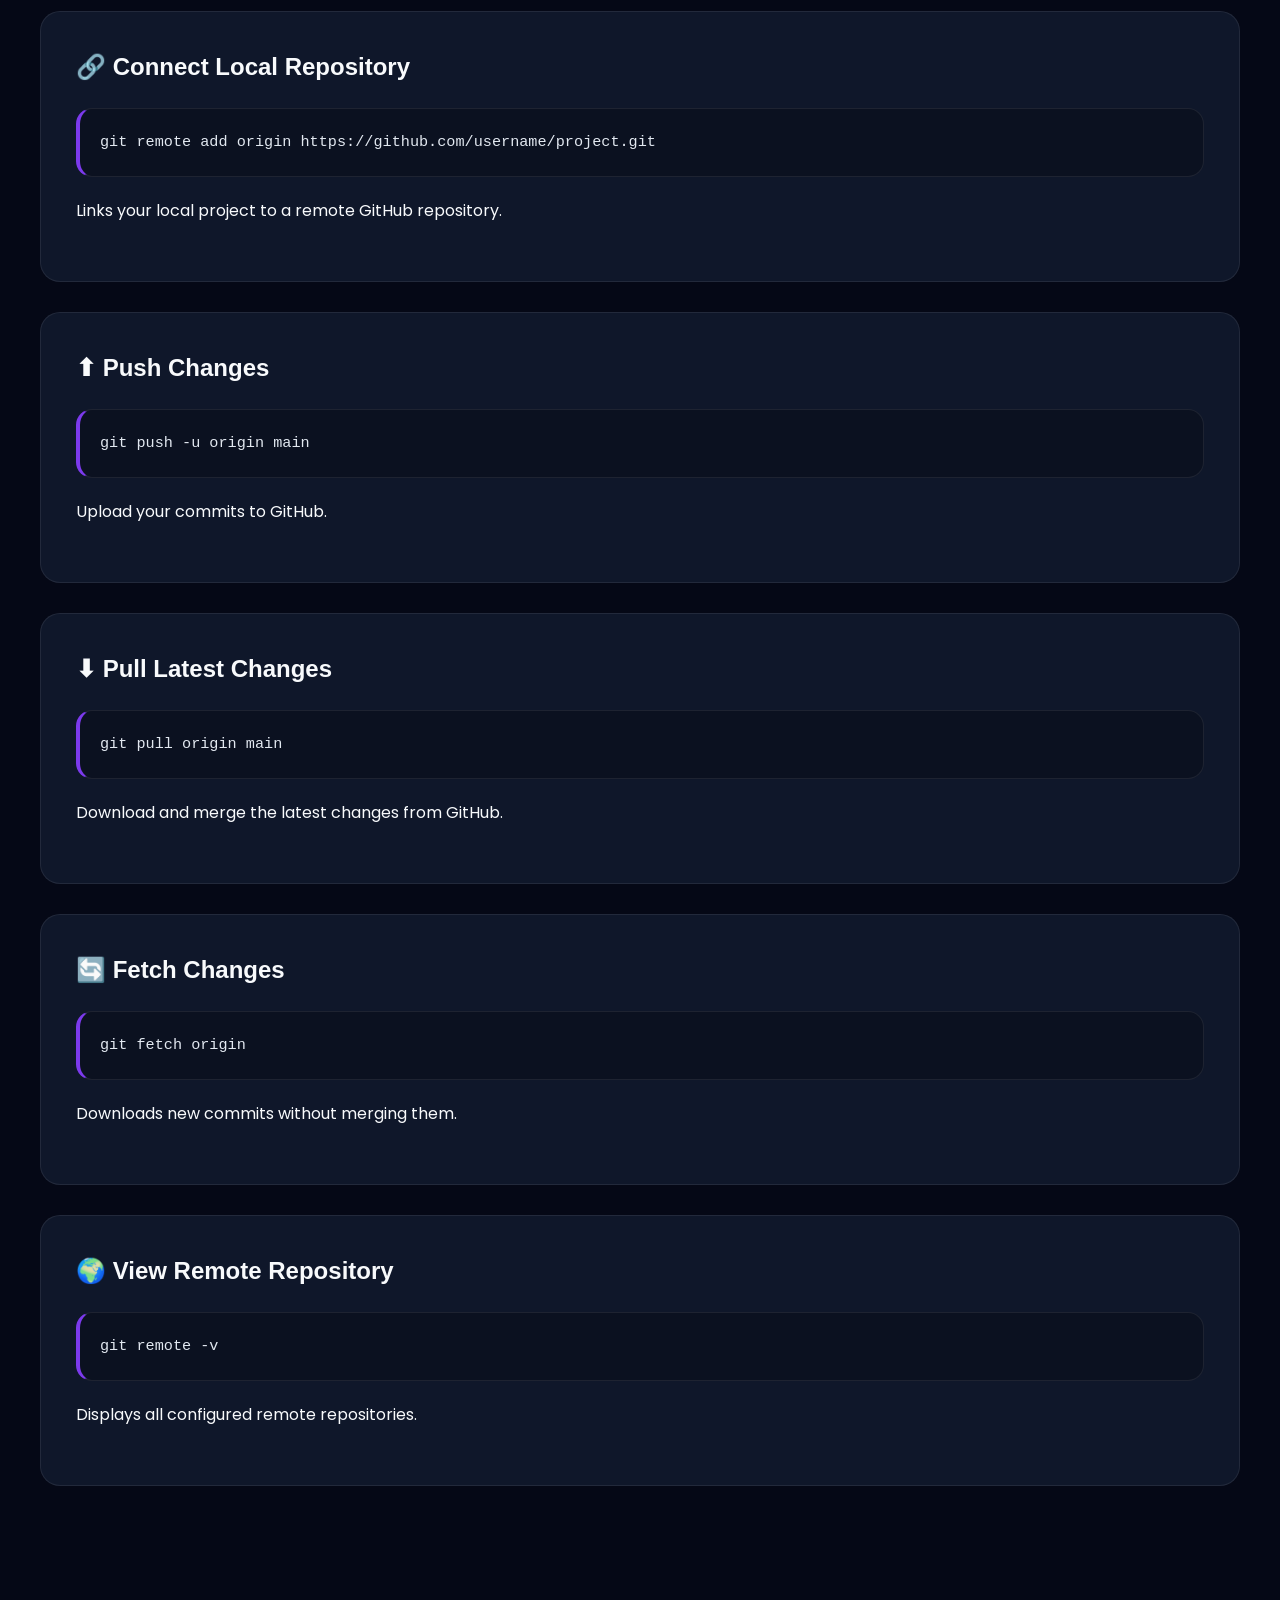
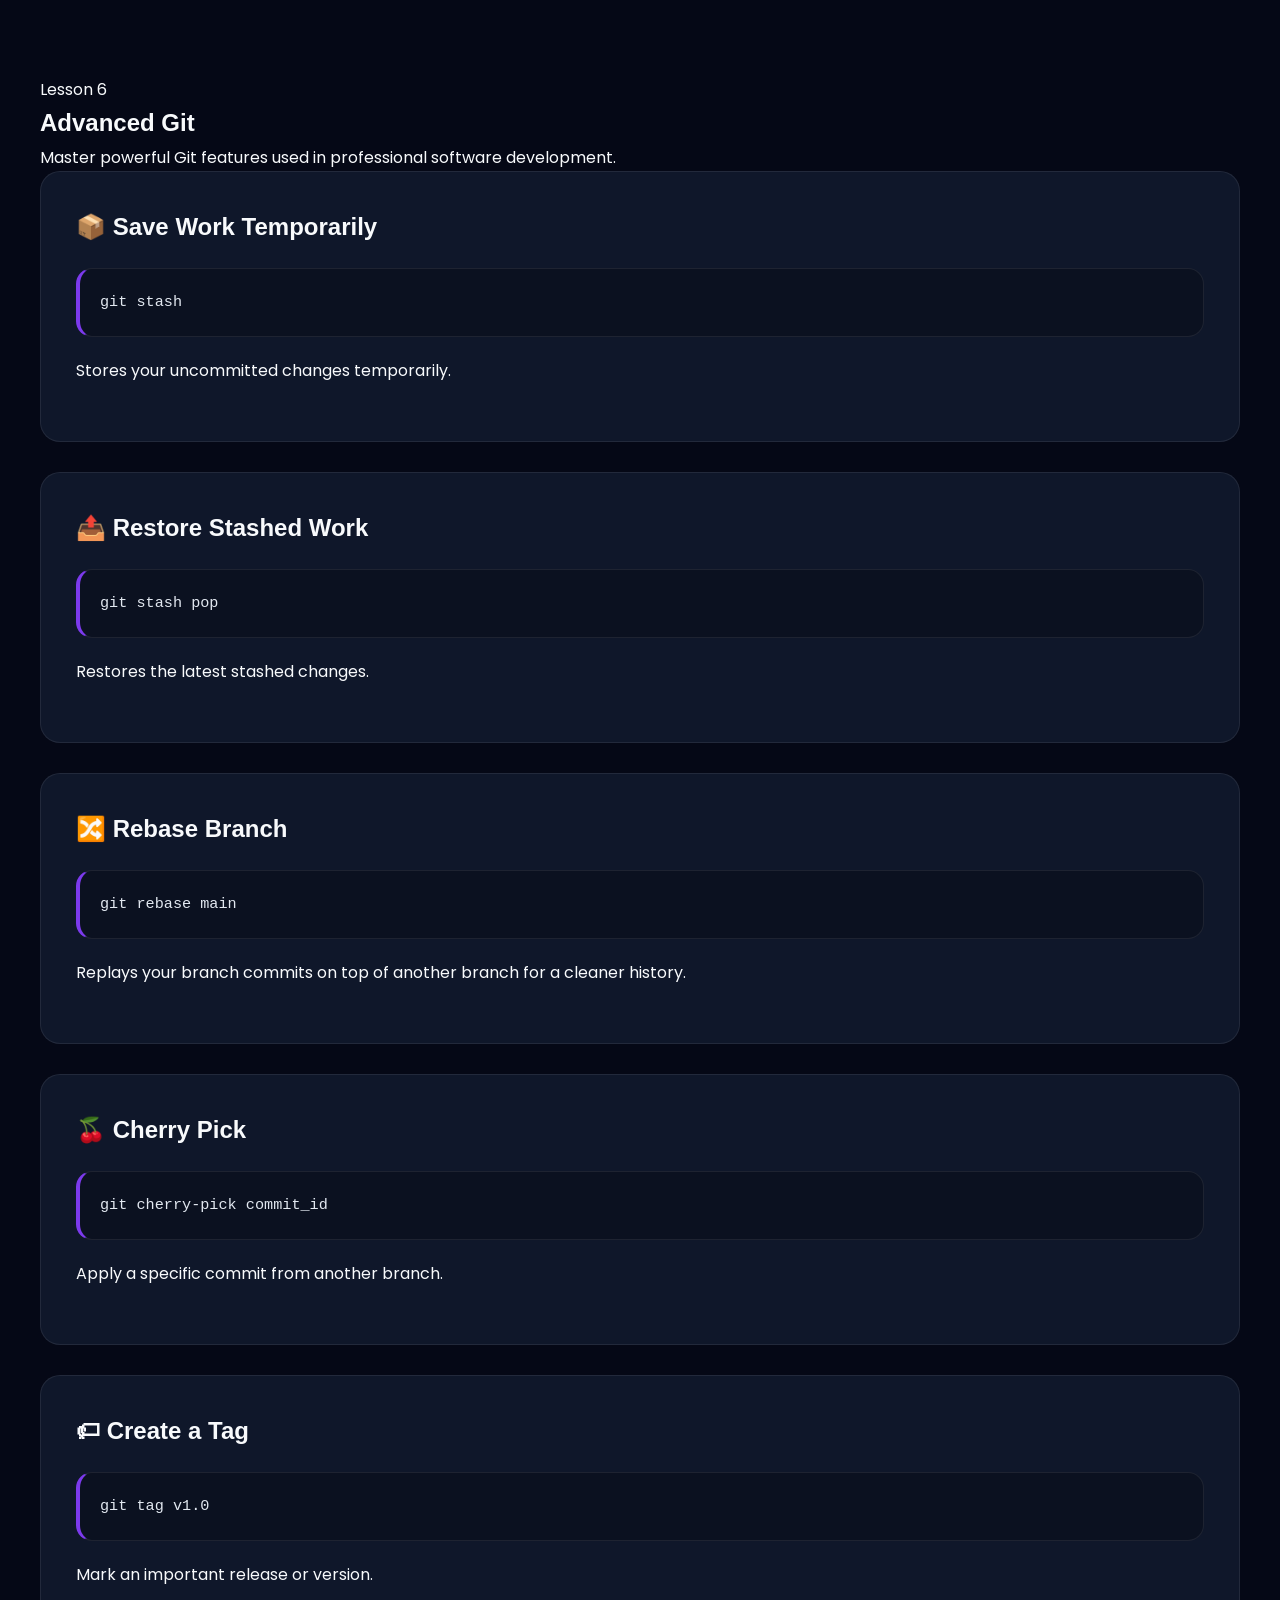
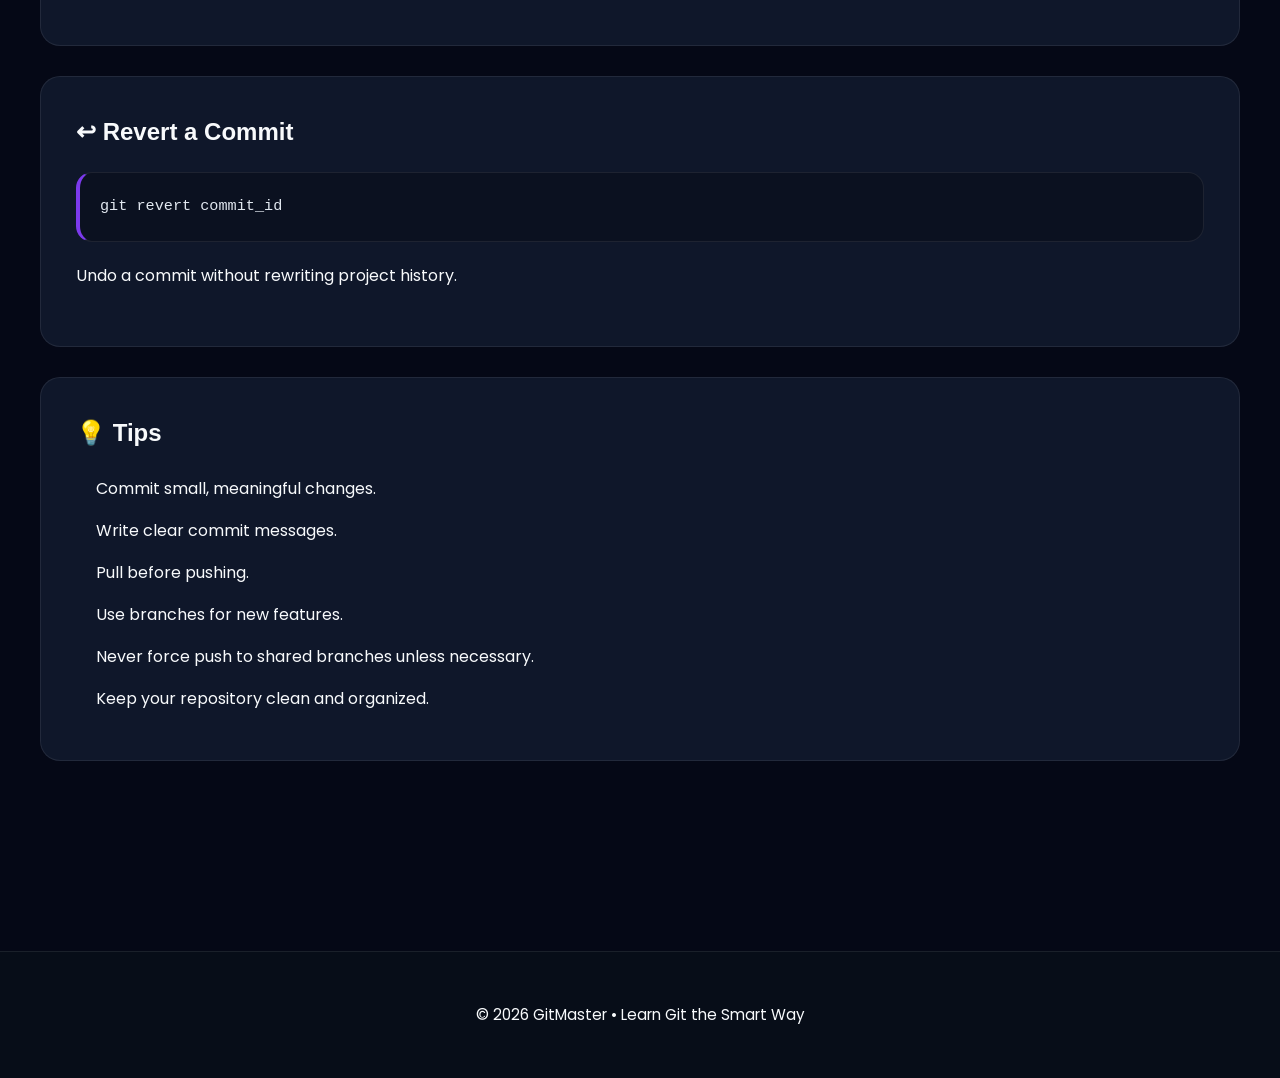
==== commit c16f1a0c: "feat: enhance learn page UI and navigation" ====
--- a/learn.html
+++ b/learn.html
@@ -26,83 +26,56 @@
 <body>
 
 <!-- ================= NAVBAR ================= -->
-
 <header>
-
     <nav class="navbar">
-
-        <div class="container">
-
-            <a href="index.html" class="logo">
-
-                GitMaster
-
-            </a>
-
-            <ul class="nav-links">
-
-                <li><a href="index.html">Home</a></li>
-
-                <li><a href="learn.html" class="active">Learn</a></li>
-
-                <li><a href="quiz.html">Quiz</a></li>
-
-            </ul>
-
-        </div>
-
+        <a href="index.html" class="logo">
+            <div class="logo-icon">
+                <i class="fab fa-git-alt"></i>
+            </div>
+            <div class="logo-text">
+                <h2>GitMaster</h2>
+                <span>Learn Git</span>
+            </div>
+        </a>
+        <ul class="nav-links">
+            <li><a href="index.html">Home</a></li>
+            <li><a href="learn.html" class="active">Learn</a></li>
+            <li><a href="quiz.html">Quiz</a></li>
+        </ul>
+        <div class="nav-actions">
+            <button id="theme-btn">
+                i class="fas fa-moon"></i>
+            </button>
+        </div>
     </nav>
-
 </header>
 
-
 <!-- ================= HERO ================= -->
-
 <section class="learn-hero">
-
-    <div class="container">
-
+    <div class="container">
         <div class="quiz-top">
-
             <div>
-
                 <span class="section-tag">Git Learning</span>
-
                 <h1>Learn Git Step by Step</h1>
-
                 <p>
                     Master Git from the fundamentals to advanced workflows through structured lessons, practical examples, and real-world commands.
                 </p>
-
             </div>
-
             <a href="index.html" class="back-home">
-
                 <i class="fa-solid fa-arrow-left"></i>
-
                 Home
-
-            </a>
-
-        </div>
-
-    </div>
-
+            </a>
+        </div>
+    </div>
 </section>
 <!-- ================= ROADMAP ================= -->
-
 <section class="roadmap">
-
-    <div class="container">
-
+    <div class="container">
         <h2>Learning Roadmap</h2>
-
         <p class="section-description">
             Follow the topics in order to build a solid understanding of Git.
         </p>
-
         <div class="roadmap-grid">
-
             <a href="#lesson1" class="roadmap-card">
                 <i class="fa-solid fa-circle-1"></i>
                 <h3>Introduction to Git</h3>
@@ -138,68 +111,48 @@
                 <h3>Advanced Git</h3>
                 <p>Explore stash, rebase, cherry-pick and more.</p>
             </a>
-
-        </div>
-
-    </div>
-
+        </div>
+    </div>
 </section>
 
 <!-- ================= INTRODUCTION ================= -->
 
 <section id="lesson1" class="lesson-section">
-
-    <div class="container">
-
+    <div class="container">
         <span class="section-tag">
             Lesson 1
         </span>
 
         <h2>Introduction to Git</h2>
-
         <p class="section-description">
             Before learning Git commands, it's important to understand what Git is and why developers use it.
         </p>
 
         <div class="lesson-card">
-
             <h3>📖 What is Git?</h3>
-
             <p>
                 Git is a distributed version control system that helps developers
                 track changes in their source code. It allows multiple developers
                 to work together efficiently while maintaining a complete history
                 of every change made to a project.
             </p>
-
-        </div>
-
-        <div class="lesson-card">
-
+        </div>
+
+        <div class="lesson-card">
             <h3>🎯 Why Use Git?</h3>
-
             <ul class="lesson-list">
-
                 <li>Track every change made to your project.</li>
-
                 <li>Work safely without losing previous versions.</li>
-
                 <li>Collaborate with other developers.</li>
-
                 <li>Manage multiple features using branches.</li>
-
                 <li>Integrate easily with GitHub.</li>
-
             </ul>
-
-        </div>
-
-        <div class="lesson-card">
-
+        </div>
+
+        <div class="lesson-card">
             <h3>⚡ Key Features</h3>
 
             <div class="feature-grid">
-
                 <div class="feature-item">
                     <i class="fa-solid fa-clock-rotate-left"></i>
                     <h4>Version History</h4>
@@ -223,131 +176,81 @@
                     <h4>Backup</h4>
                     <p>Your complete project history is preserved.</p>
                 </div>
-
             </div>
-
-        </div>
-
-    </div>
-
+        </div>
+    </div>
 </section>
 <!-- ================= LESSON 2 ================= -->
 
-<section id="lesson1" class="lesson-section">
-
-    <div class="container">
-
+<section id="lesson2" class="lesson-section">
+    <div class="container">
         <span class="section-tag">
             Lesson 2
         </span>
 
         <h2>Installing Git & Basic Commands</h2>
-
         <p class="section-description">
             Before using Git, you need to install it and configure your identity.
         </p>
 
         <div class="lesson-card">
-
             <h3>💻 Install Git</h3>
-
-            <p>
-
+            <p>
                 Download Git from the official website and install it on your
                 operating system.
-
-            </p>
-
+            </p>
             <a href="https://git-scm.com/downloads"
                target="_blank"
                class="btn">
-
                 Download Git
-
-            </a>
-
-        </div>
-
-        <div class="lesson-card">
-
+            </a>
+        </div>
+
+        <div class="lesson-card">
             <h3>⚙ Configure Git</h3>
-
             <p>
                 Set your username and email. These details will appear in every commit.
             </p>
-
 <pre><code>git config --global user.name "Your Name"
-
 git config --global user.email "your@email.com"</code></pre>
-
-        </div>
-
-        <div class="lesson-card">
-
+        </div>
+
+        <div class="lesson-card">
             <h3>📂 Create Your First Repository</h3>
-
-            <p>
-
+            <p>
                 Create a new project folder and initialize Git.
-
-            </p>
-
+            </p>
 <pre><code>mkdir MyProject
-
 cd MyProject
-
 git init</code></pre>
-
-        </div>
-
-        <div class="lesson-card">
-
+        </div>
+
+        <div class="lesson-card">
             <h3>📌 Check Repository Status</h3>
-
-            <p>
-
+            <p>
                 View the current state of your project.
-
-            </p>
-
+            </p>
 <pre><code>git status</code></pre>
-
-        </div>
-
-        <div class="lesson-card">
-
+        </div>
+
+        <div class="lesson-card">
             <h3>➕ Stage Files</h3>
-
-            <p>
-
+            <p>
                 Add files to the staging area.
-
-            </p>
-
+            </p>
 <pre><code>git add index.html
-
 git add .
-
 git add style.css</code></pre>
-
-        </div>
-
-        <div class="lesson-card">
-
+        </div>
+
+        <div class="lesson-card">
             <h3>💾 Commit Changes</h3>
-
-            <p>
-
+            <p>
                 Save your work permanently.
-
-            </p>
-
+            </p>
 <pre><code>git commit -m "Initial Commit"</code></pre>
-
-        </div>
-
-    </div>
-
+        </div>
+    </div>
 </section>
 <!-- ================= LESSON 3 ================= -->
 
@@ -749,6 +652,7 @@
 
 <script src="script.js"></script>
 
+
 </body>
 
 </html>
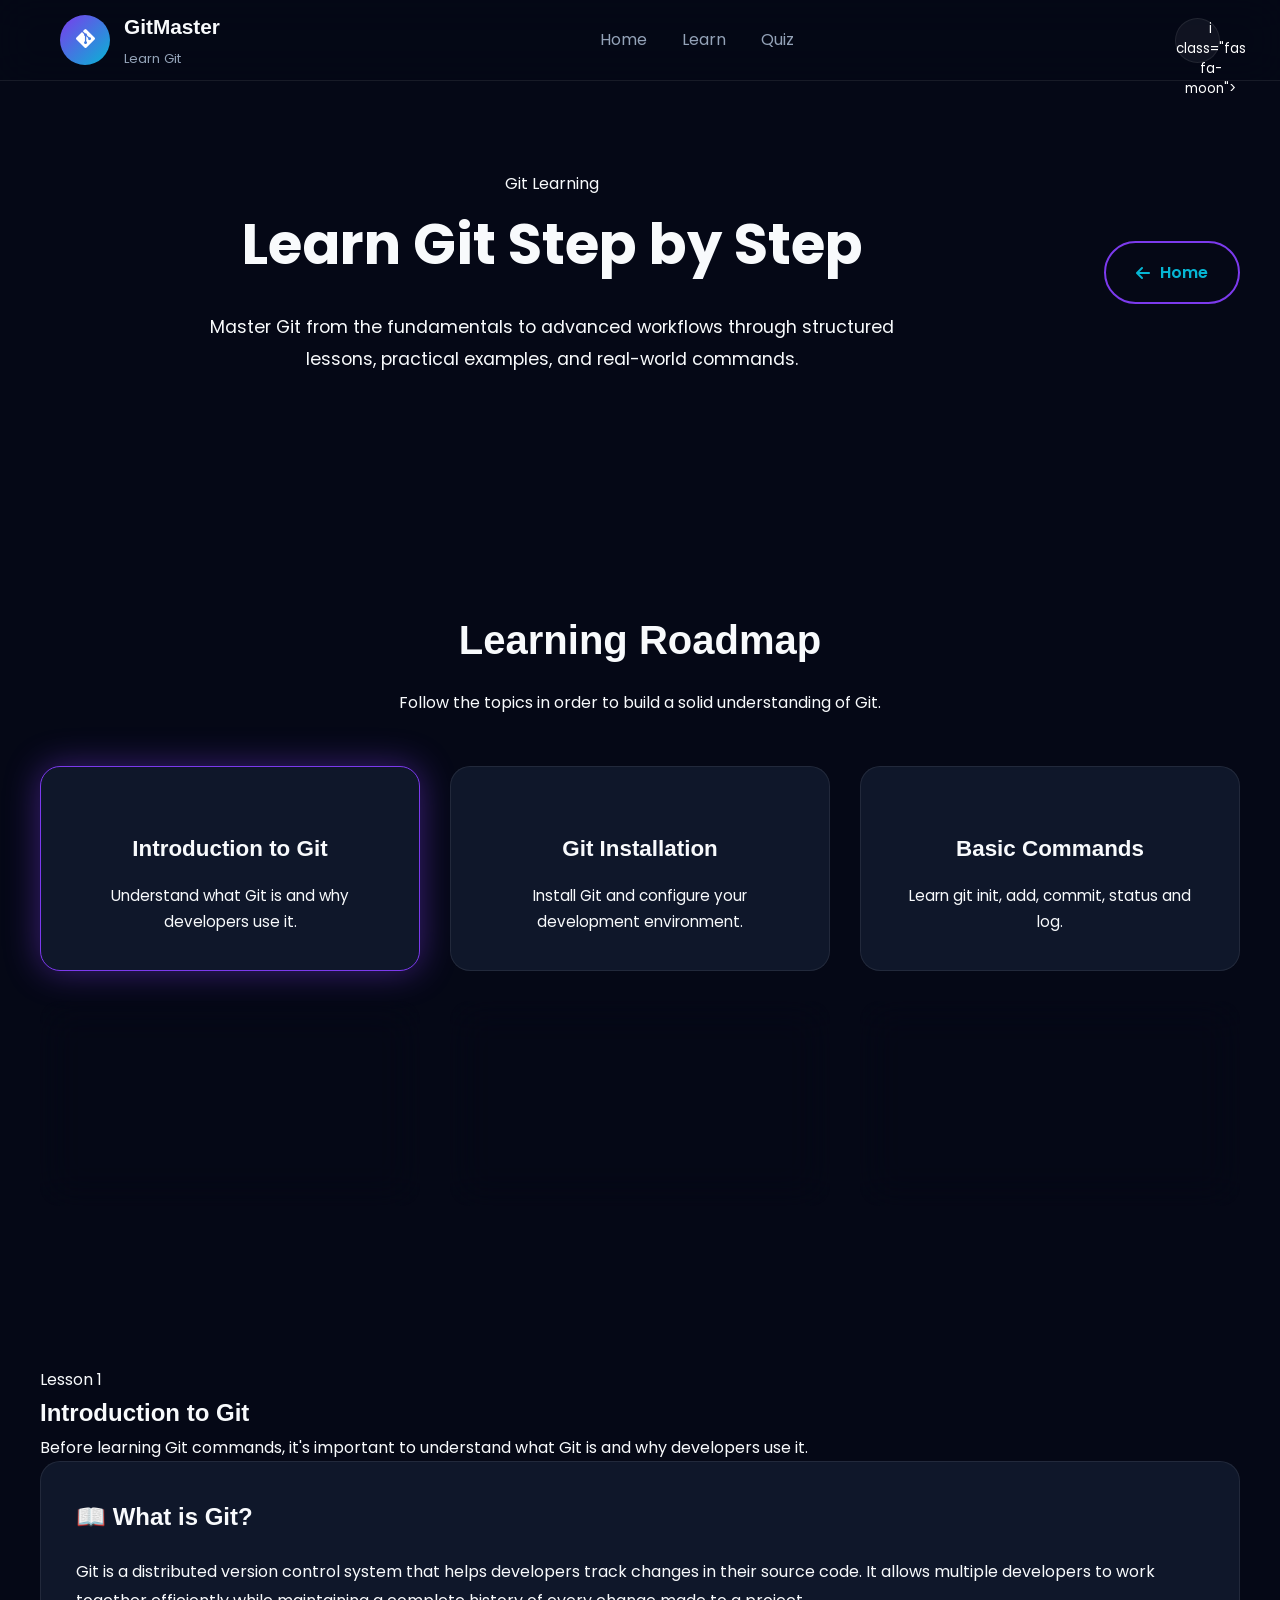
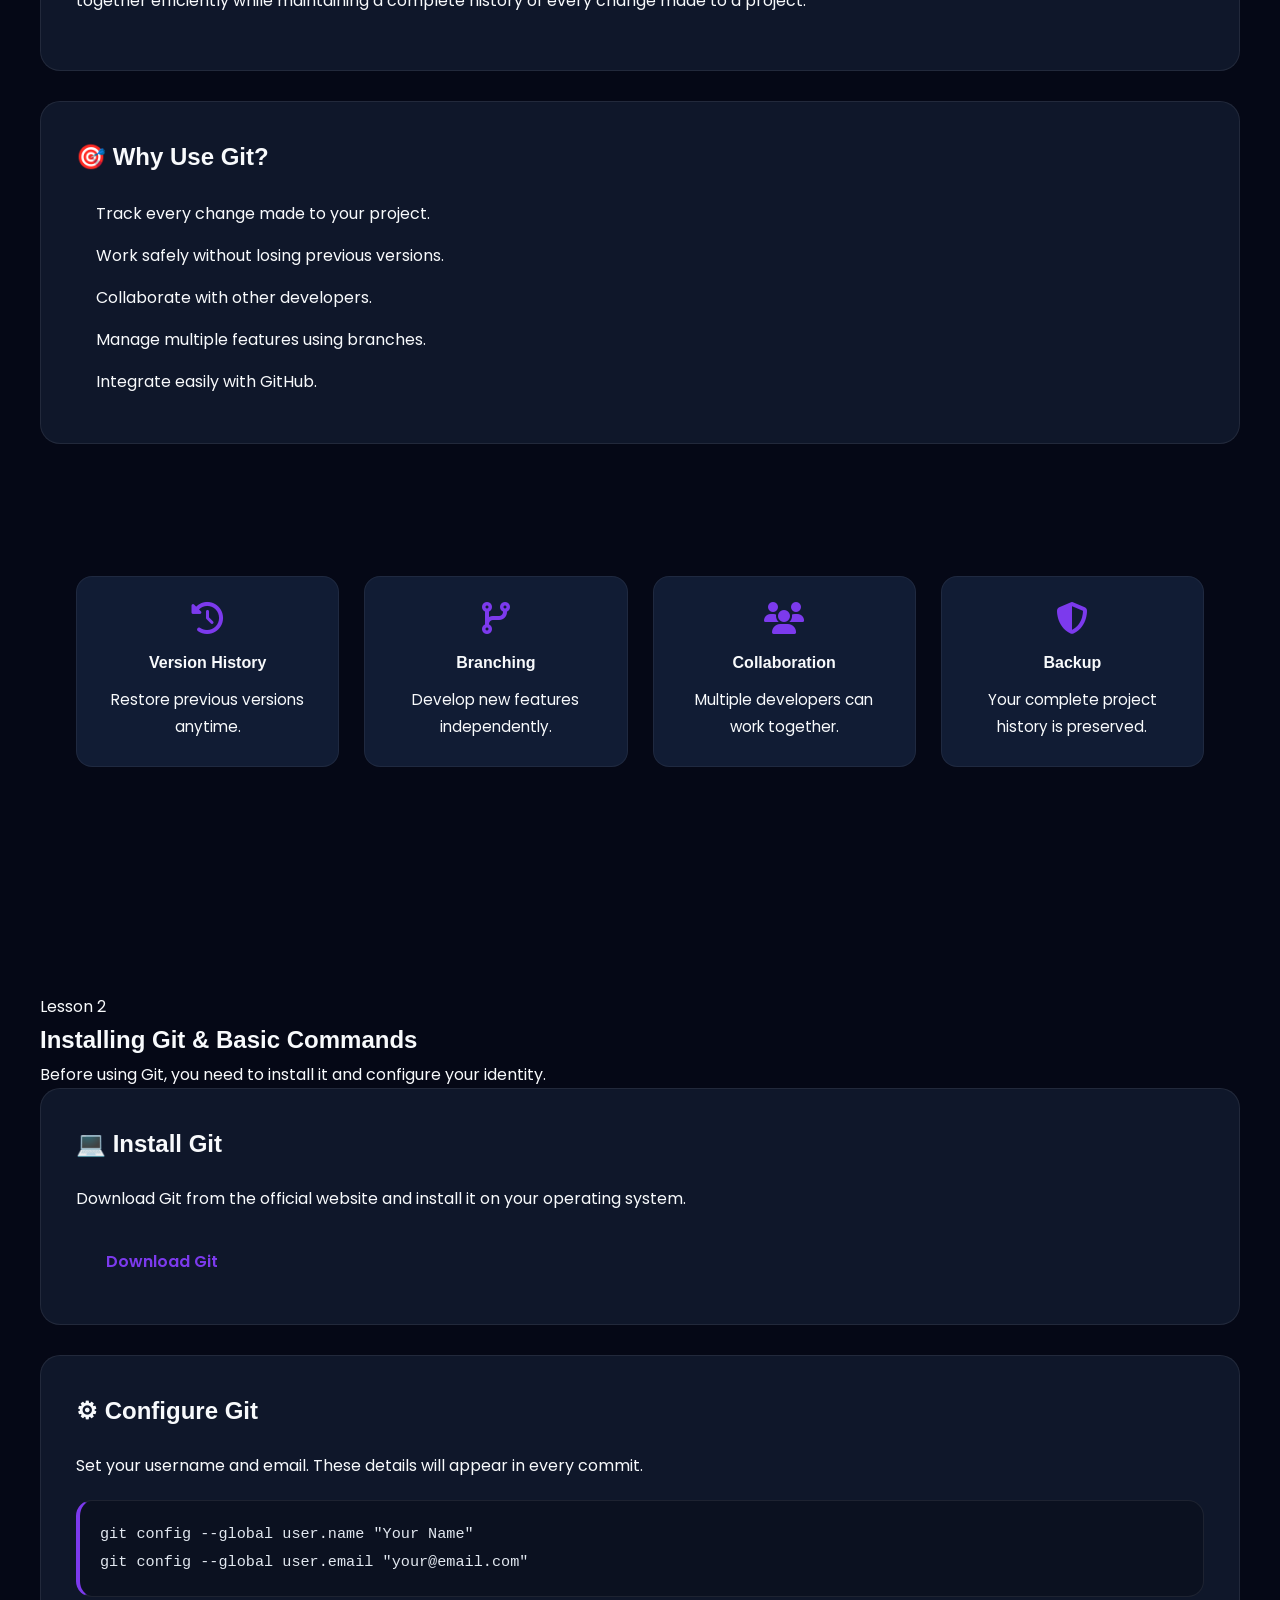
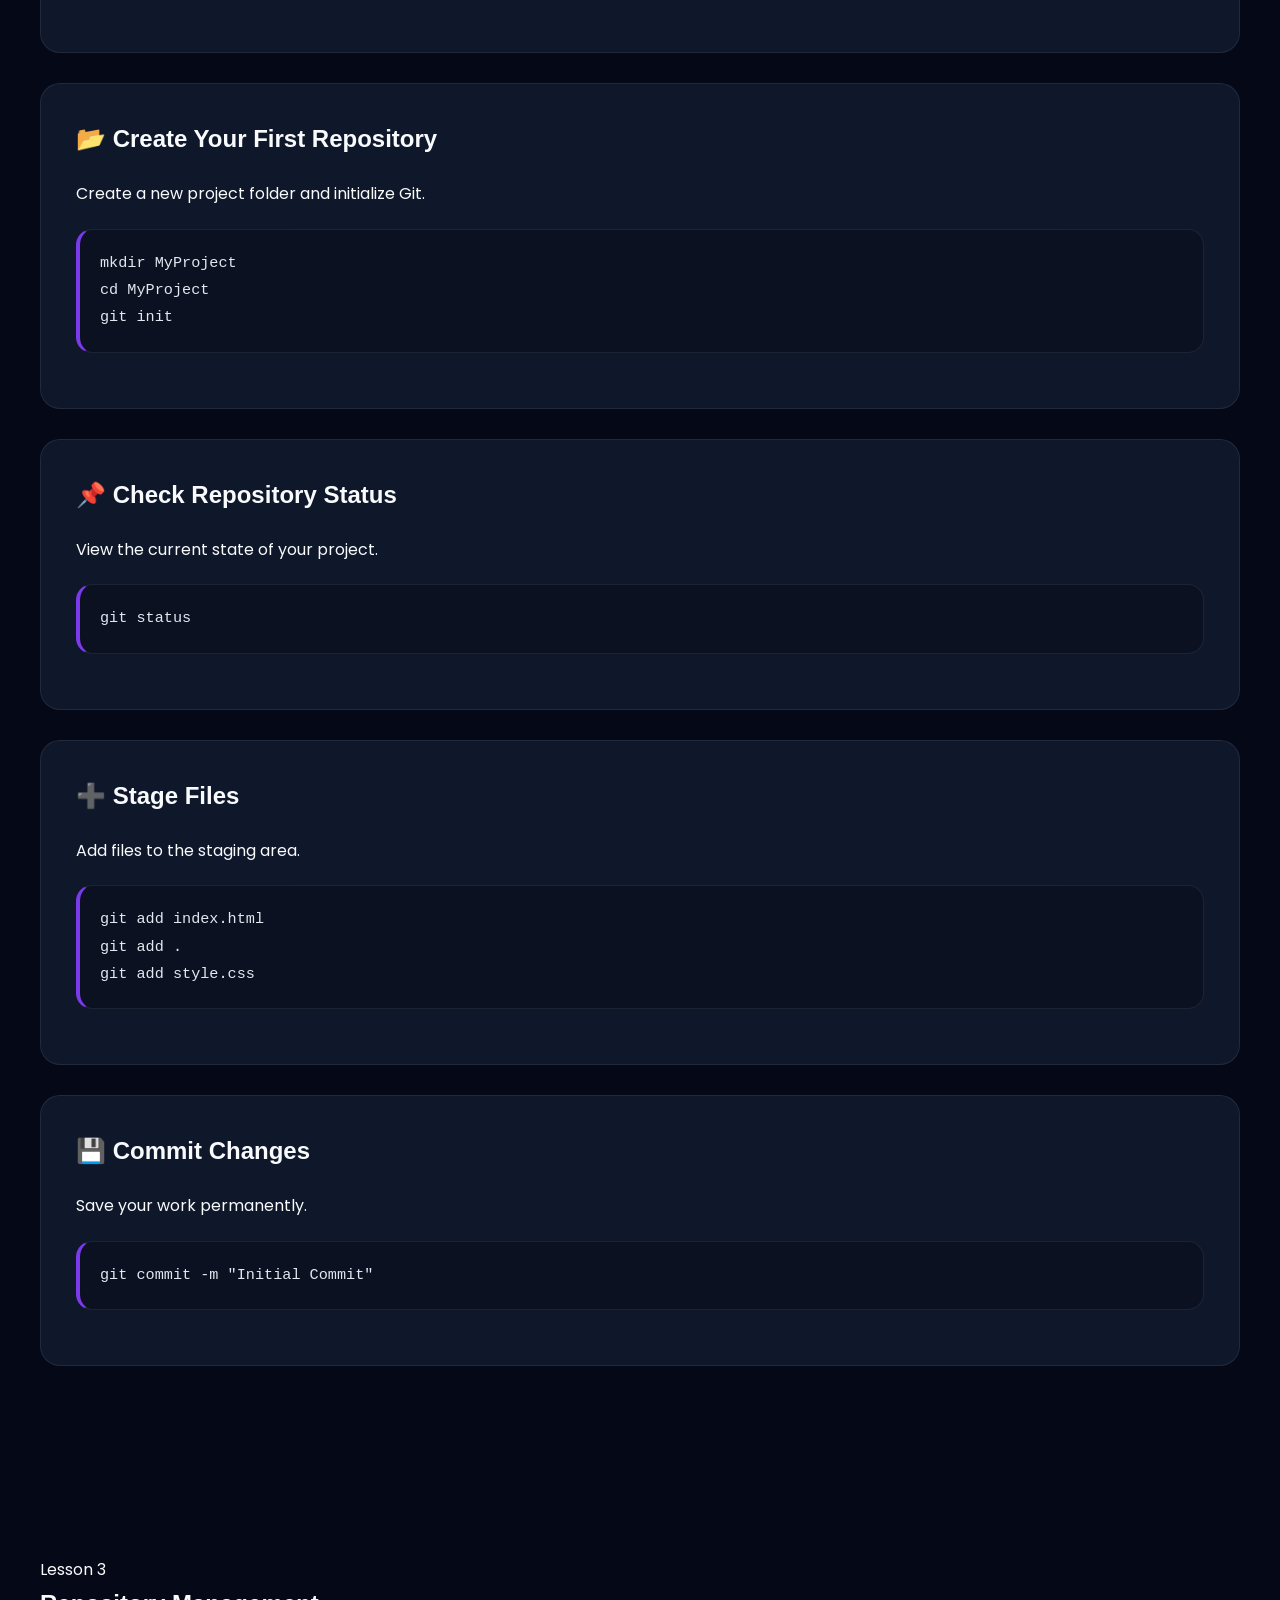
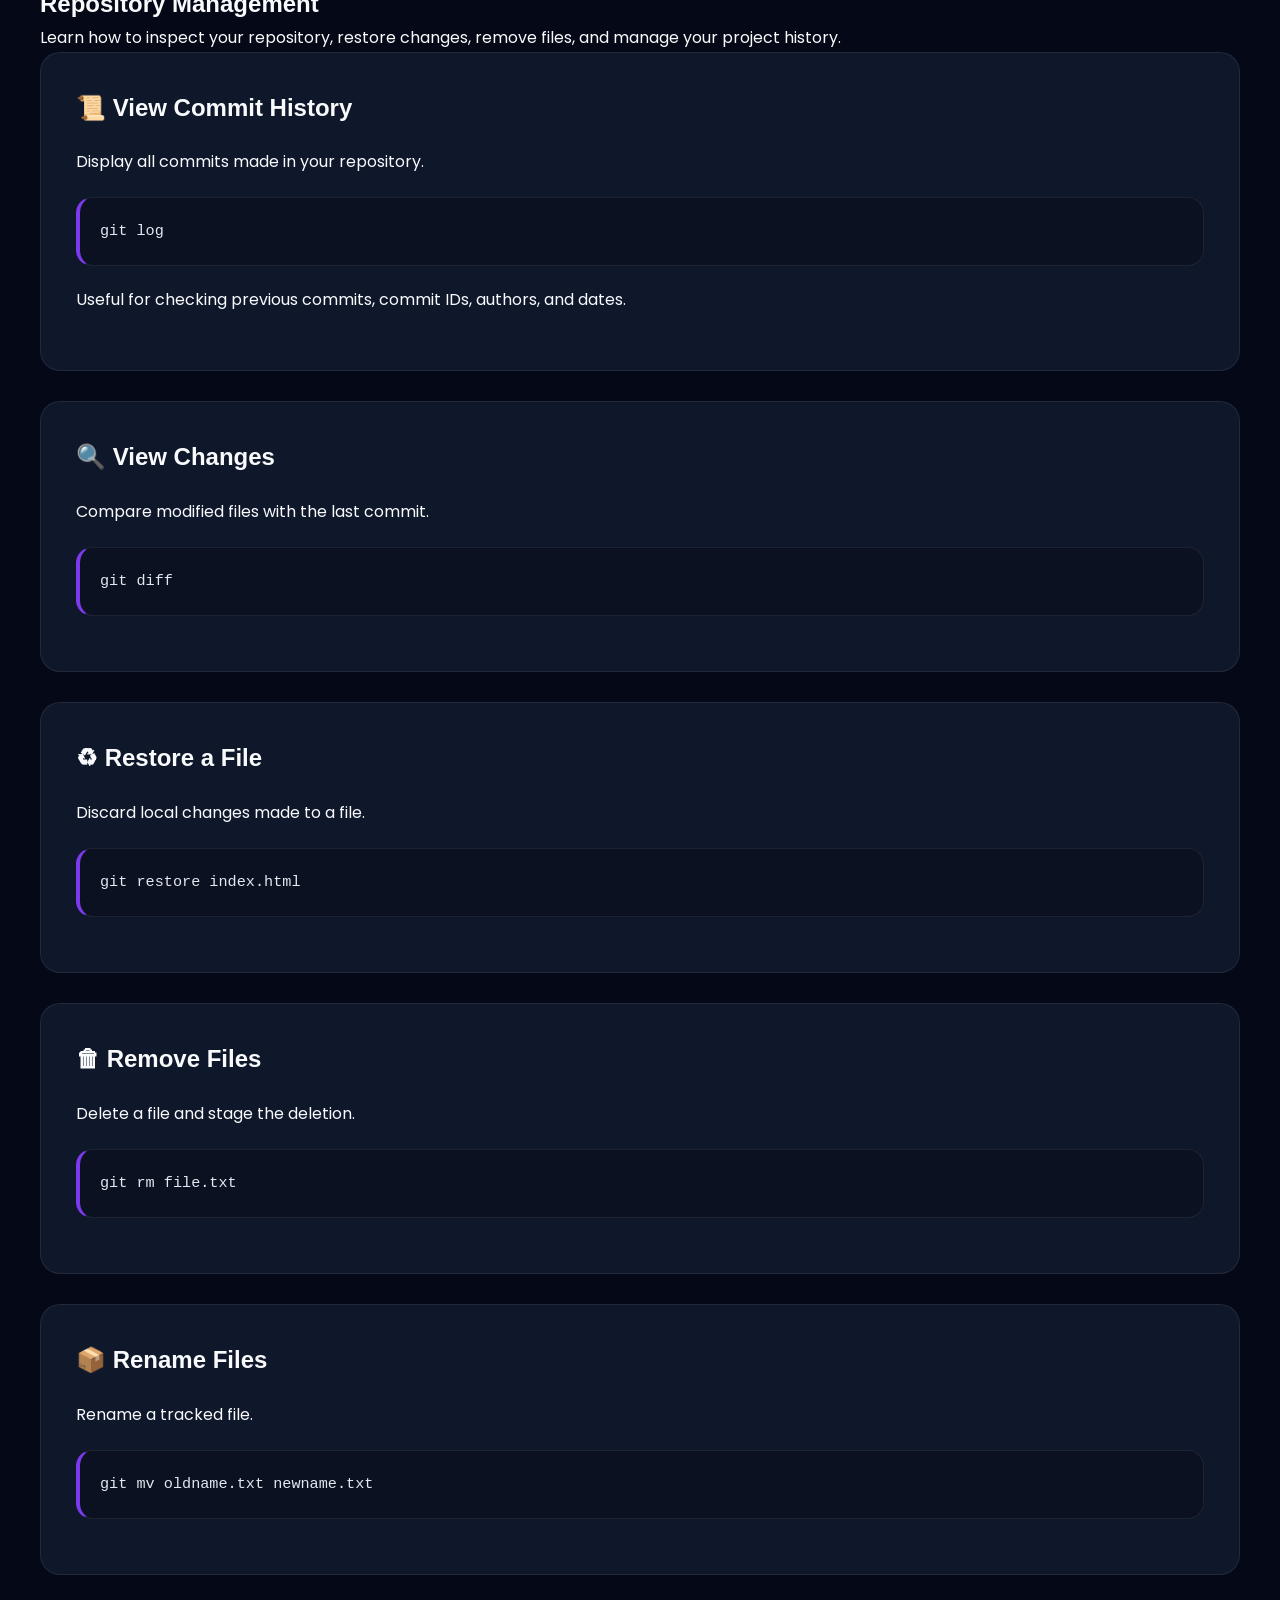
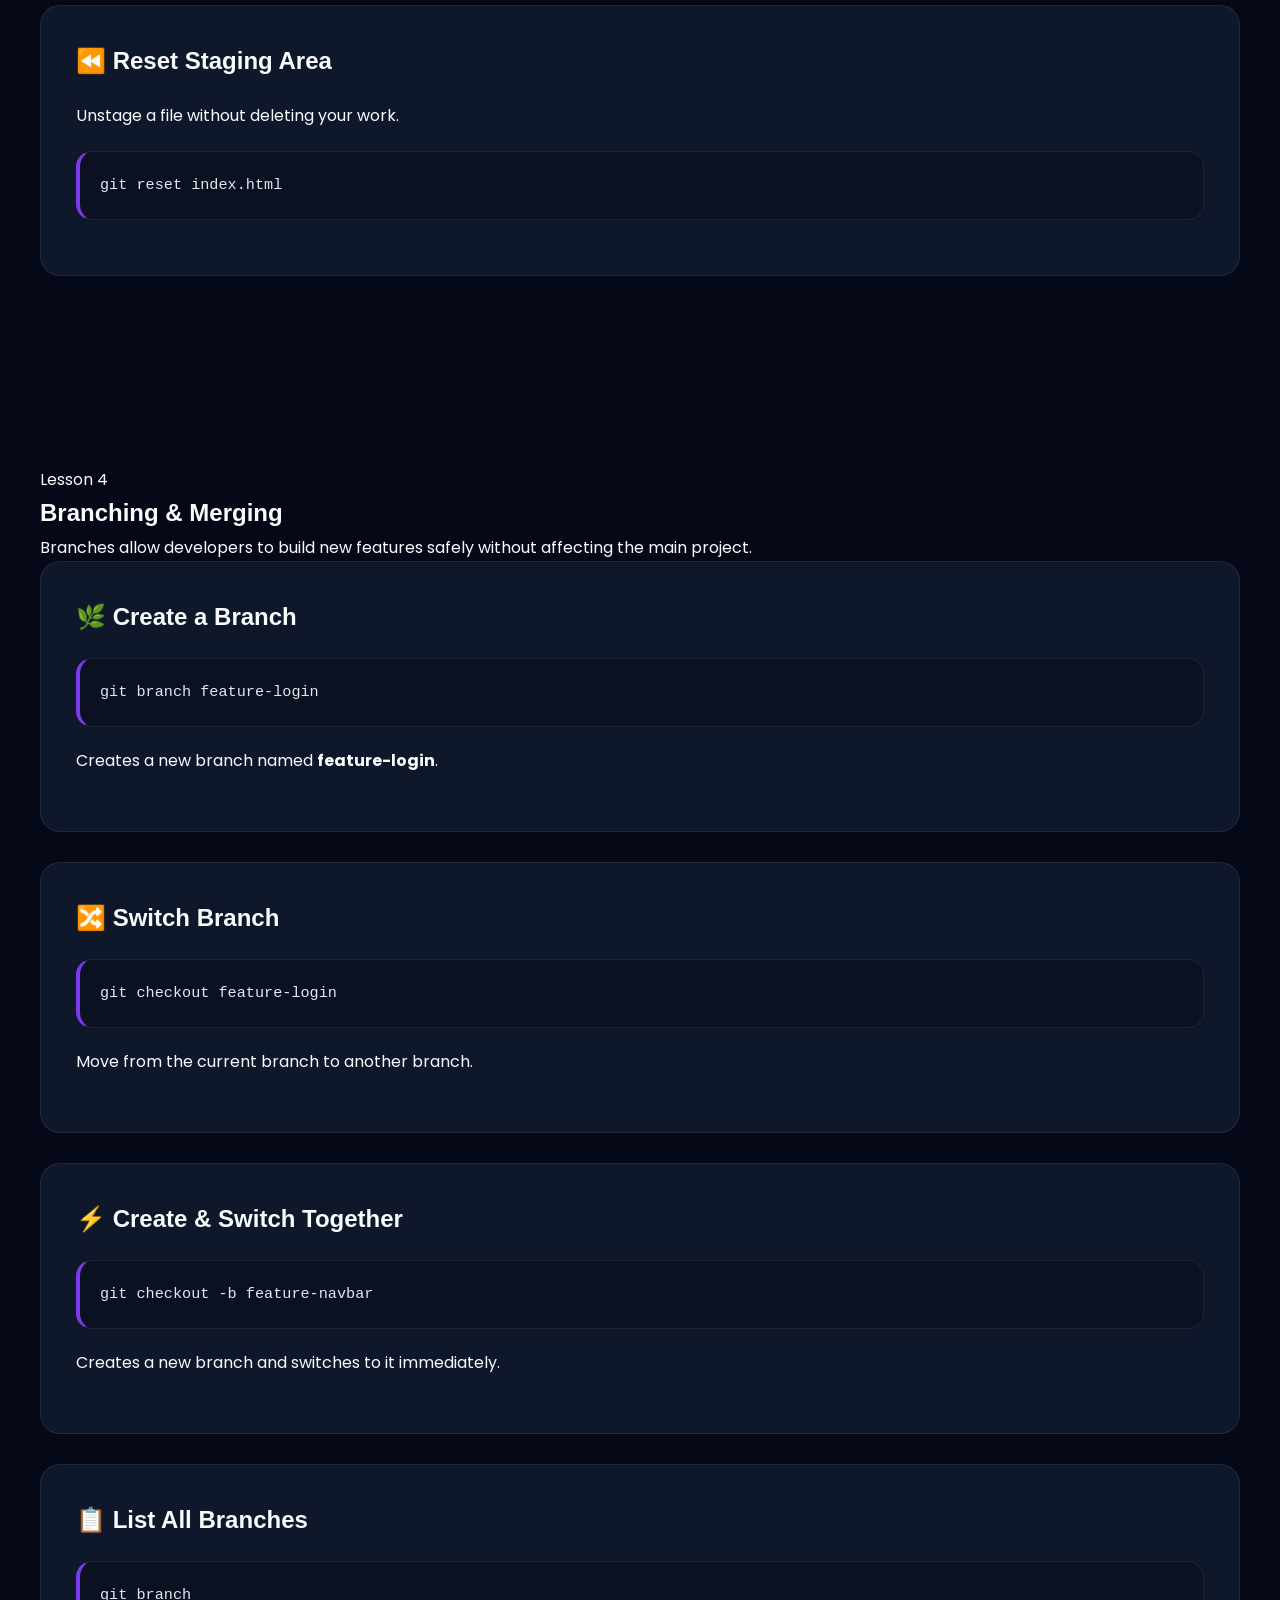
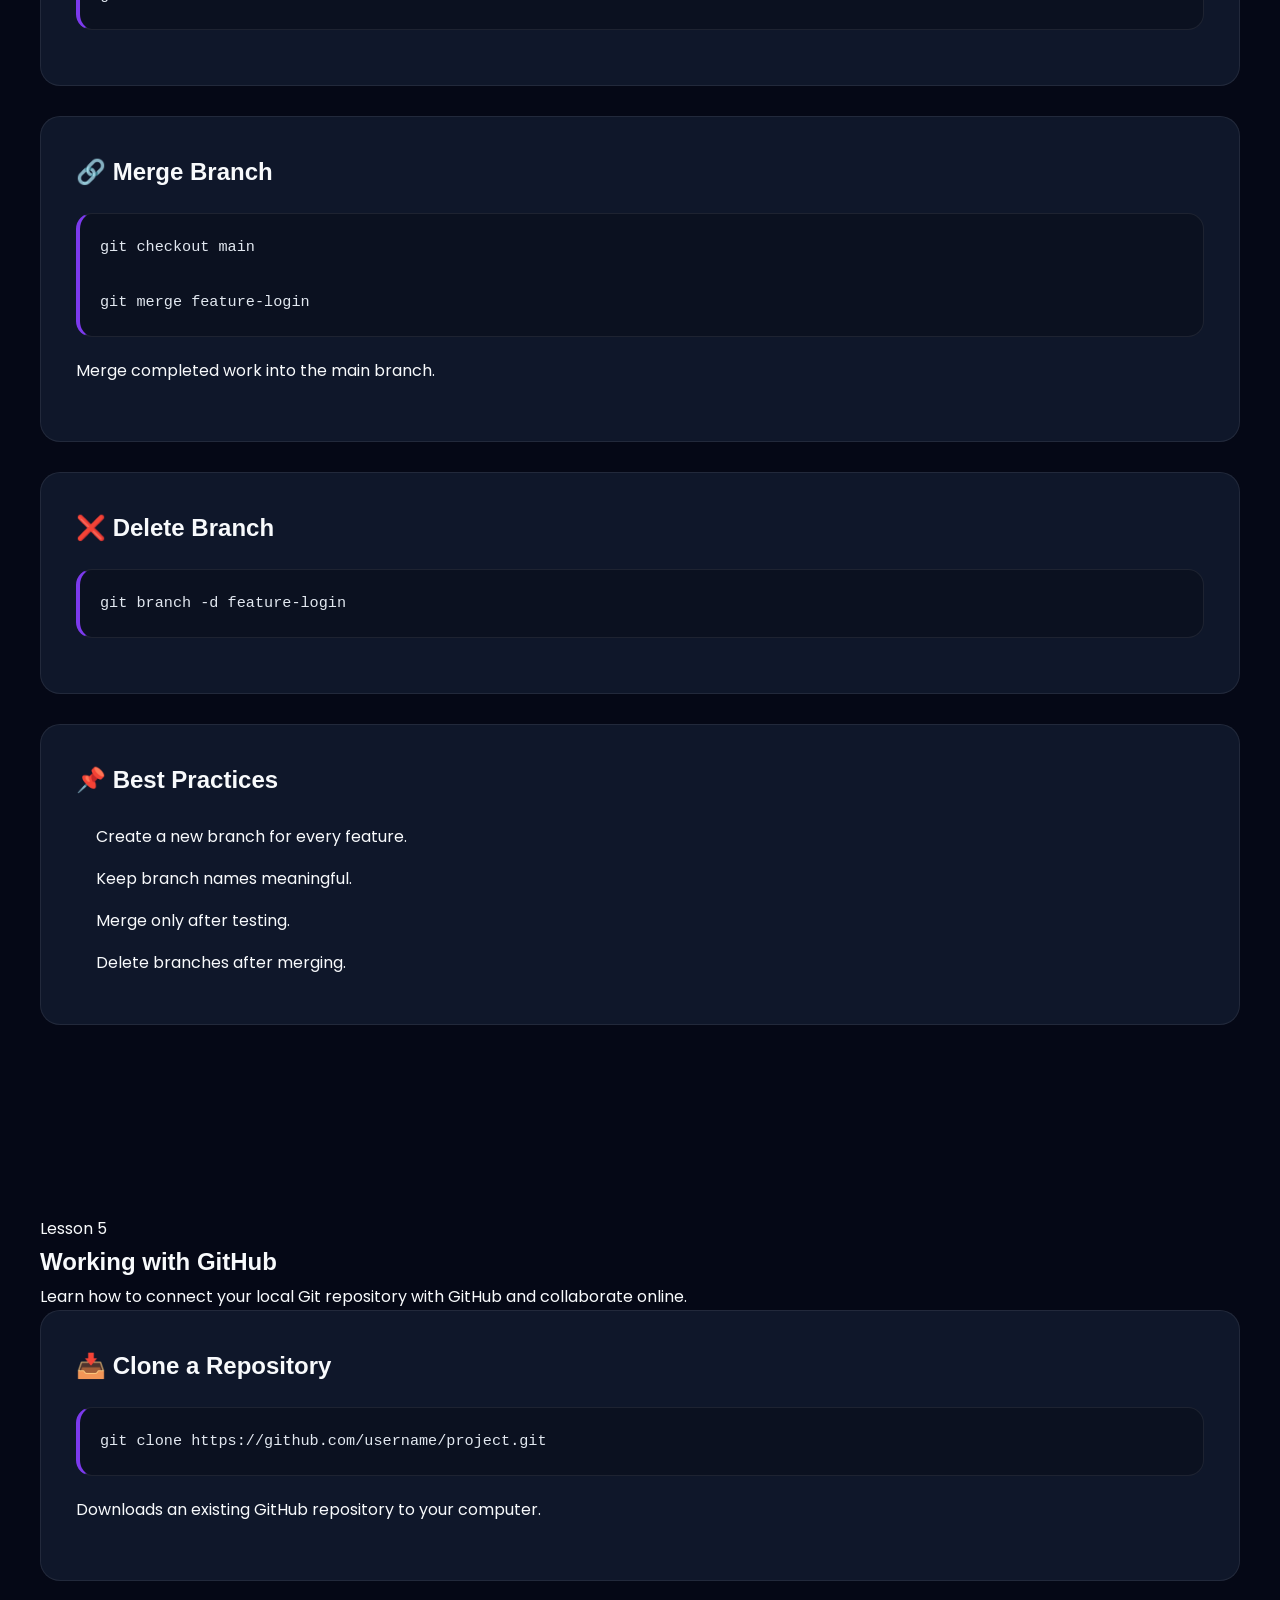
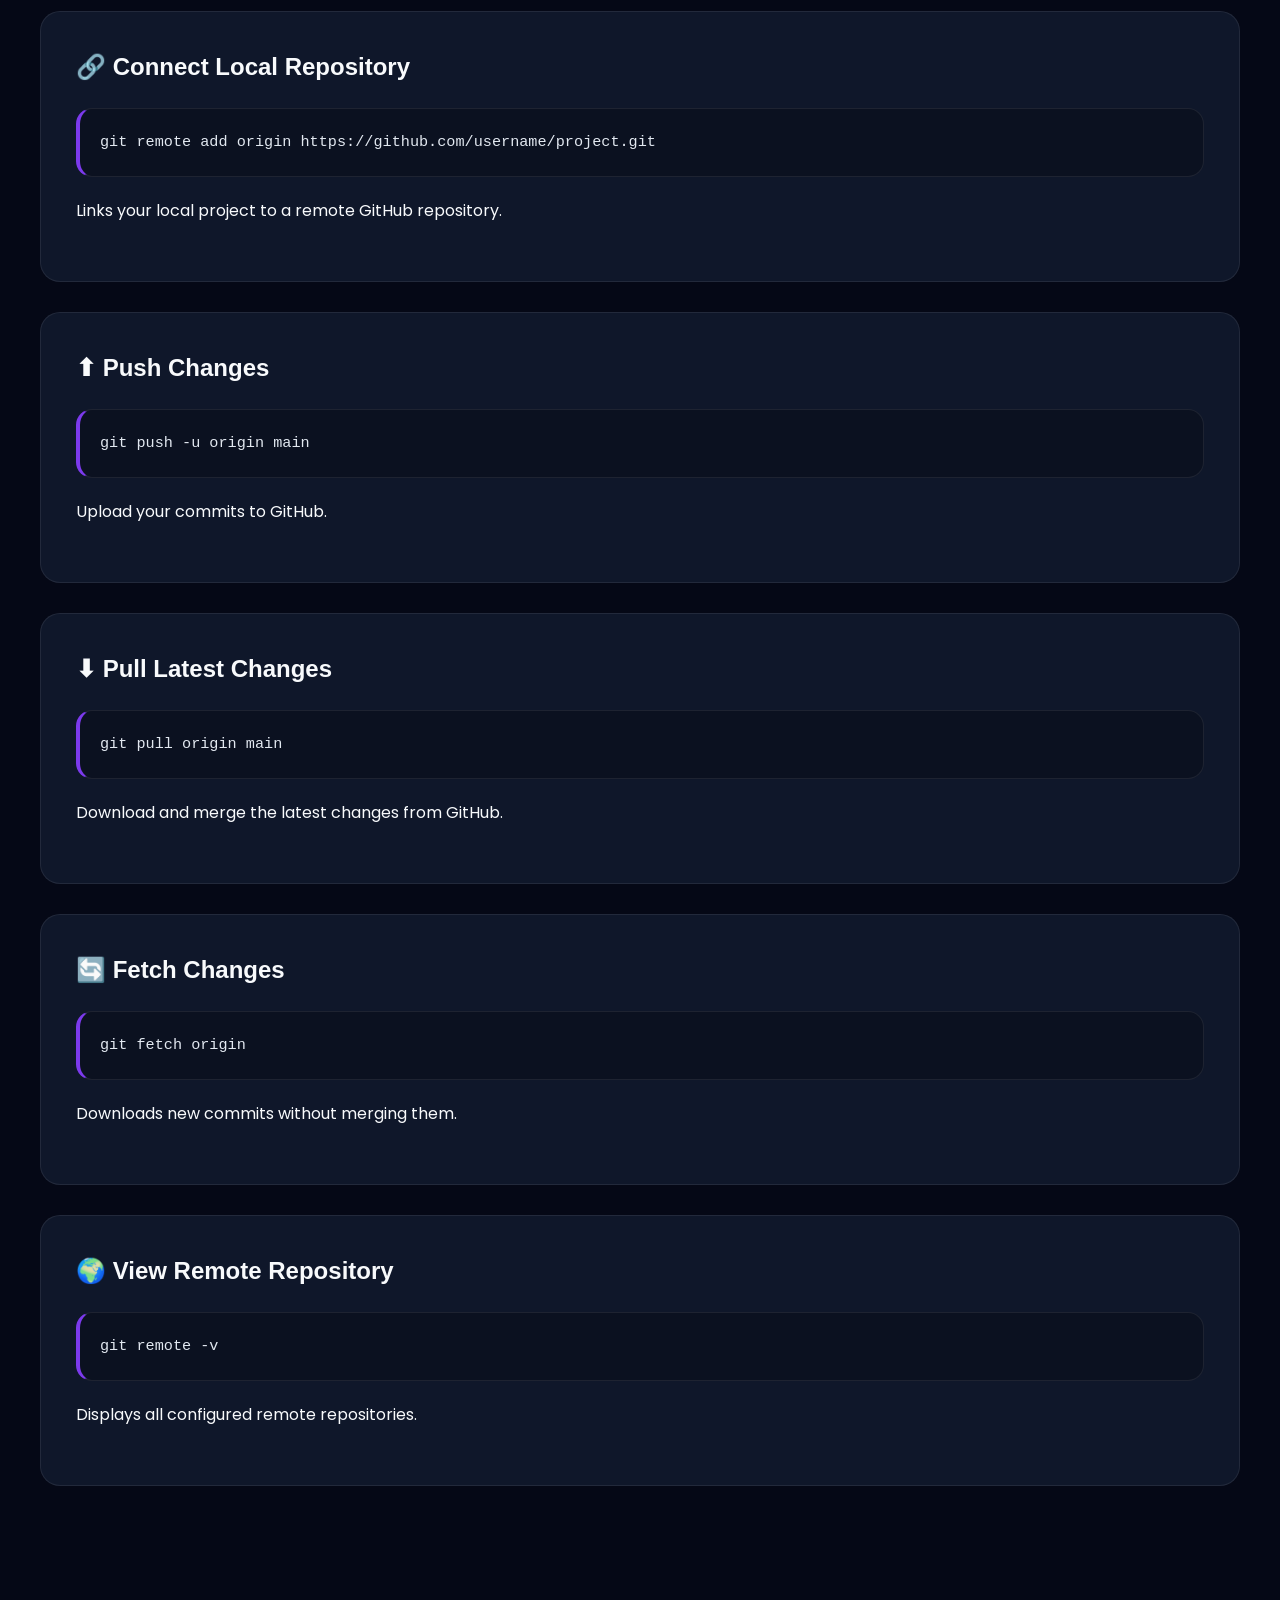
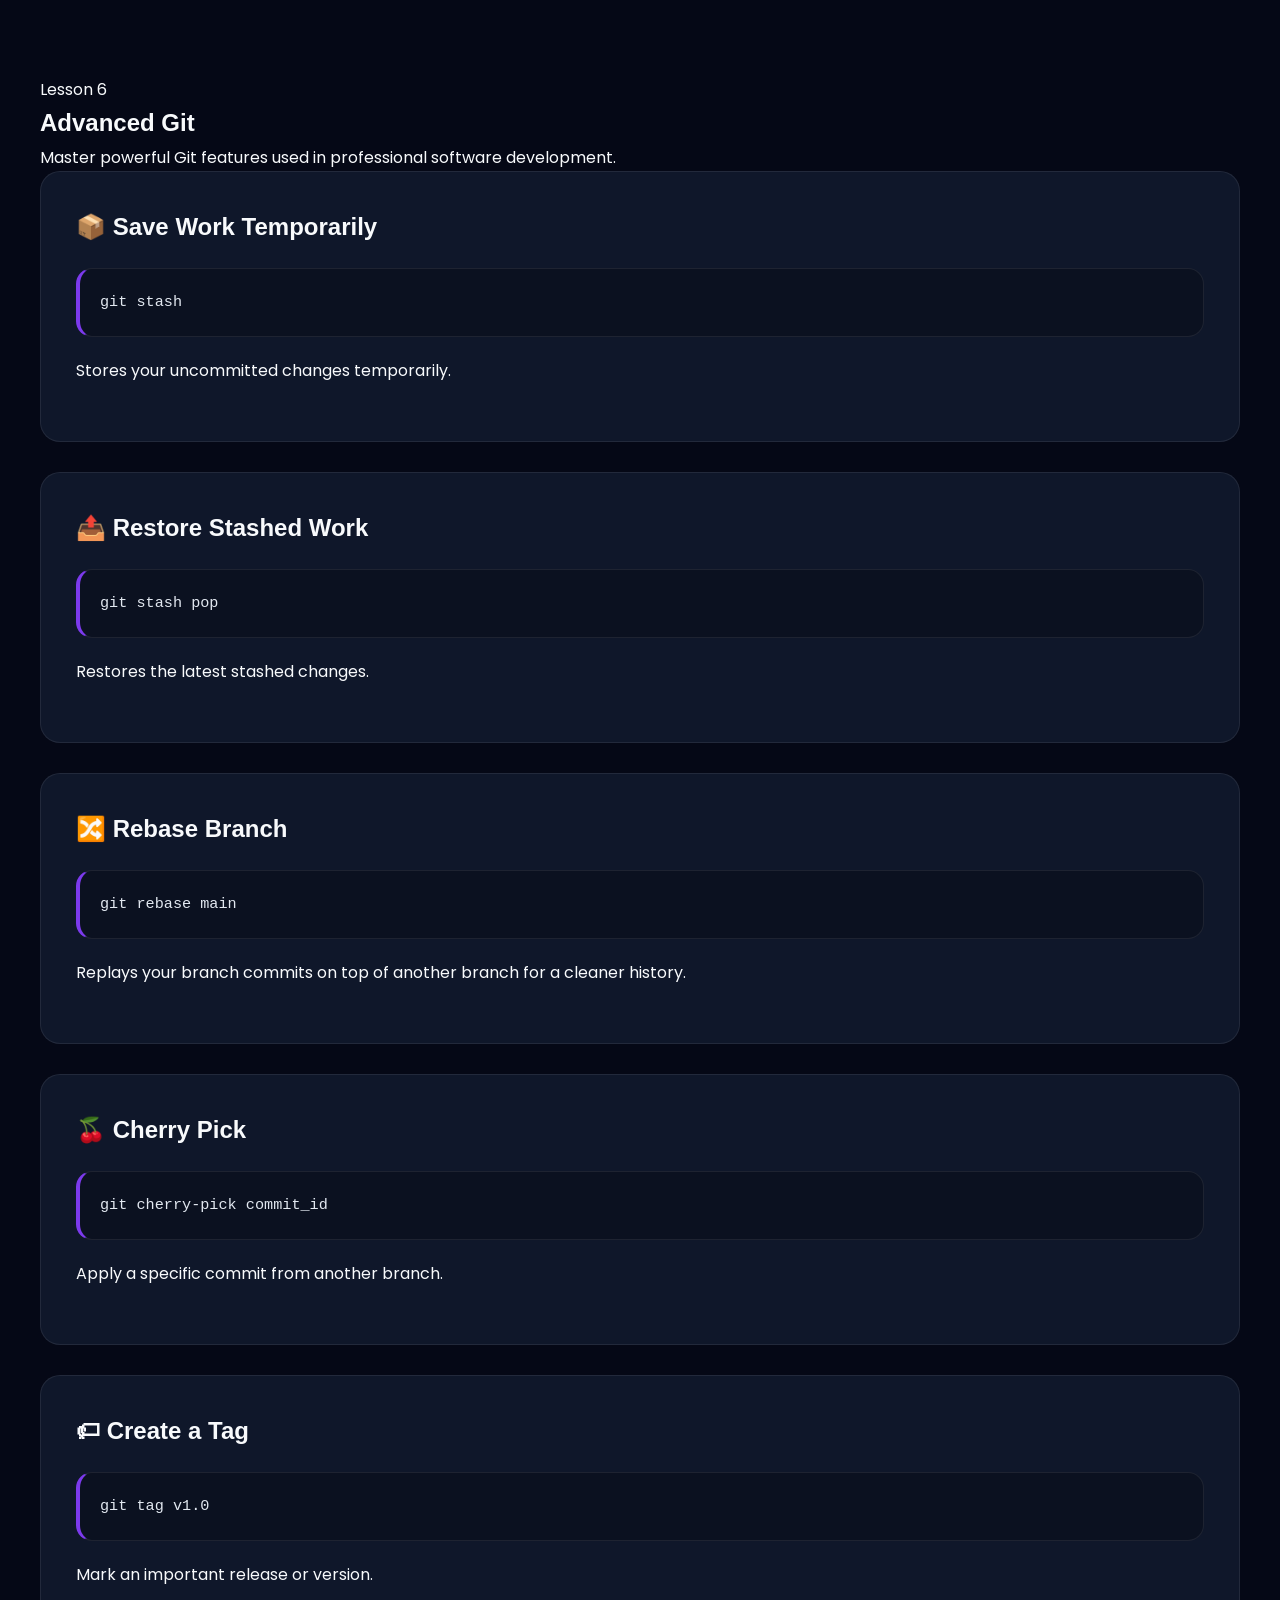
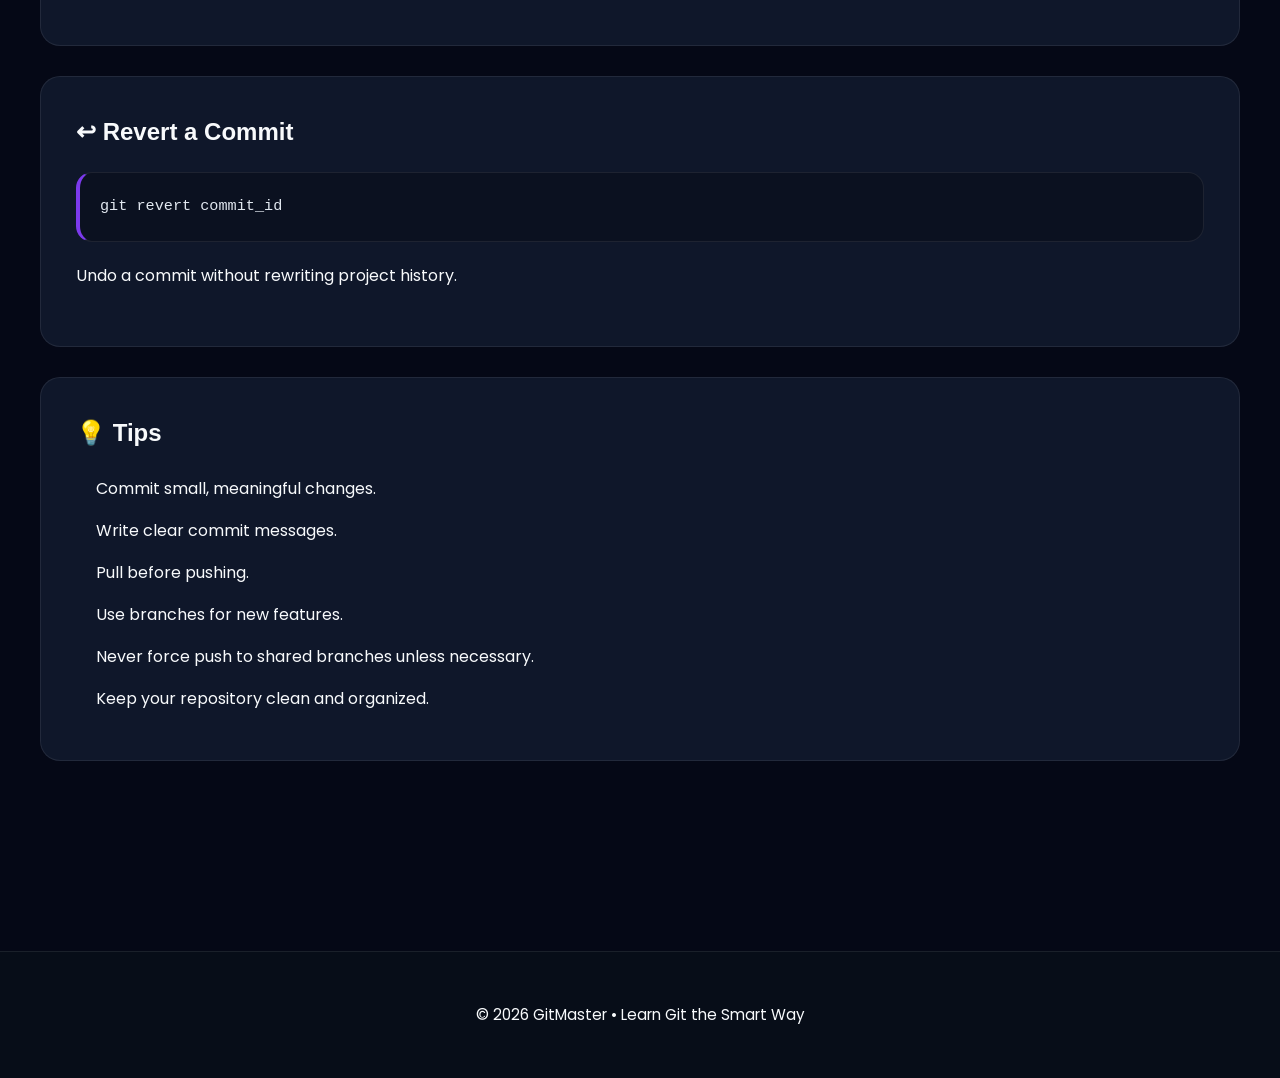
==== commit 960da620: "feat: enhance html" ====
--- a/learn.html
+++ b/learn.html
@@ -650,6 +650,10 @@
 
 </footer>
 
+<button id="scrollTop">
+<i class="fas fa-arrow-up"></i>
+</button>
+
 <script src="script.js"></script>
 
 
--- a/style.css
+++ b/style.css
@@ -323,9 +323,15 @@
 }
 
 .hero-buttons{
-  display:flex;
-  gap:18px;
-  flex-wrap:wrap;
+display:flex;
+flex-direction:column;
+gap:18px;
+max-width:520px;
+}
+
+.hero-buttons .btn{
+width:100%;
+justify-content:center;
 }
 
 .hero-visual{
--- a/learn.css
+++ b/learn.css
@@ -403,22 +403,23 @@
 }
 
 .back-home{
-display:inline-flex;
+display:flex;
 align-items:center;
 gap:10px;
-padding:14px 30px;
-background:var(--surface);
-border:1px solid rgba(255,255,255,.08);
-border-radius:50px;
-color:var(--text);
-text-decoration:none;
-transition:.3s;
+padding:16px 30px;
+border:2px solid var(--primary);
+border-radius:999px;
+color:var(--accent);
+background:transparent;
+font-weight:600;
+transition:var(--transition);
 }
 
 .back-home:hover{
-background:var(--primary);
-border-color:var(--primary);
-transform:translateX(-4px);
+background:linear-gradient(135deg,var(--primary),var(--secondary));
+color:#fff;
+border-color:transparent;
+transform:translateY(-3px);
 }
 
 @media(max-width:768px){
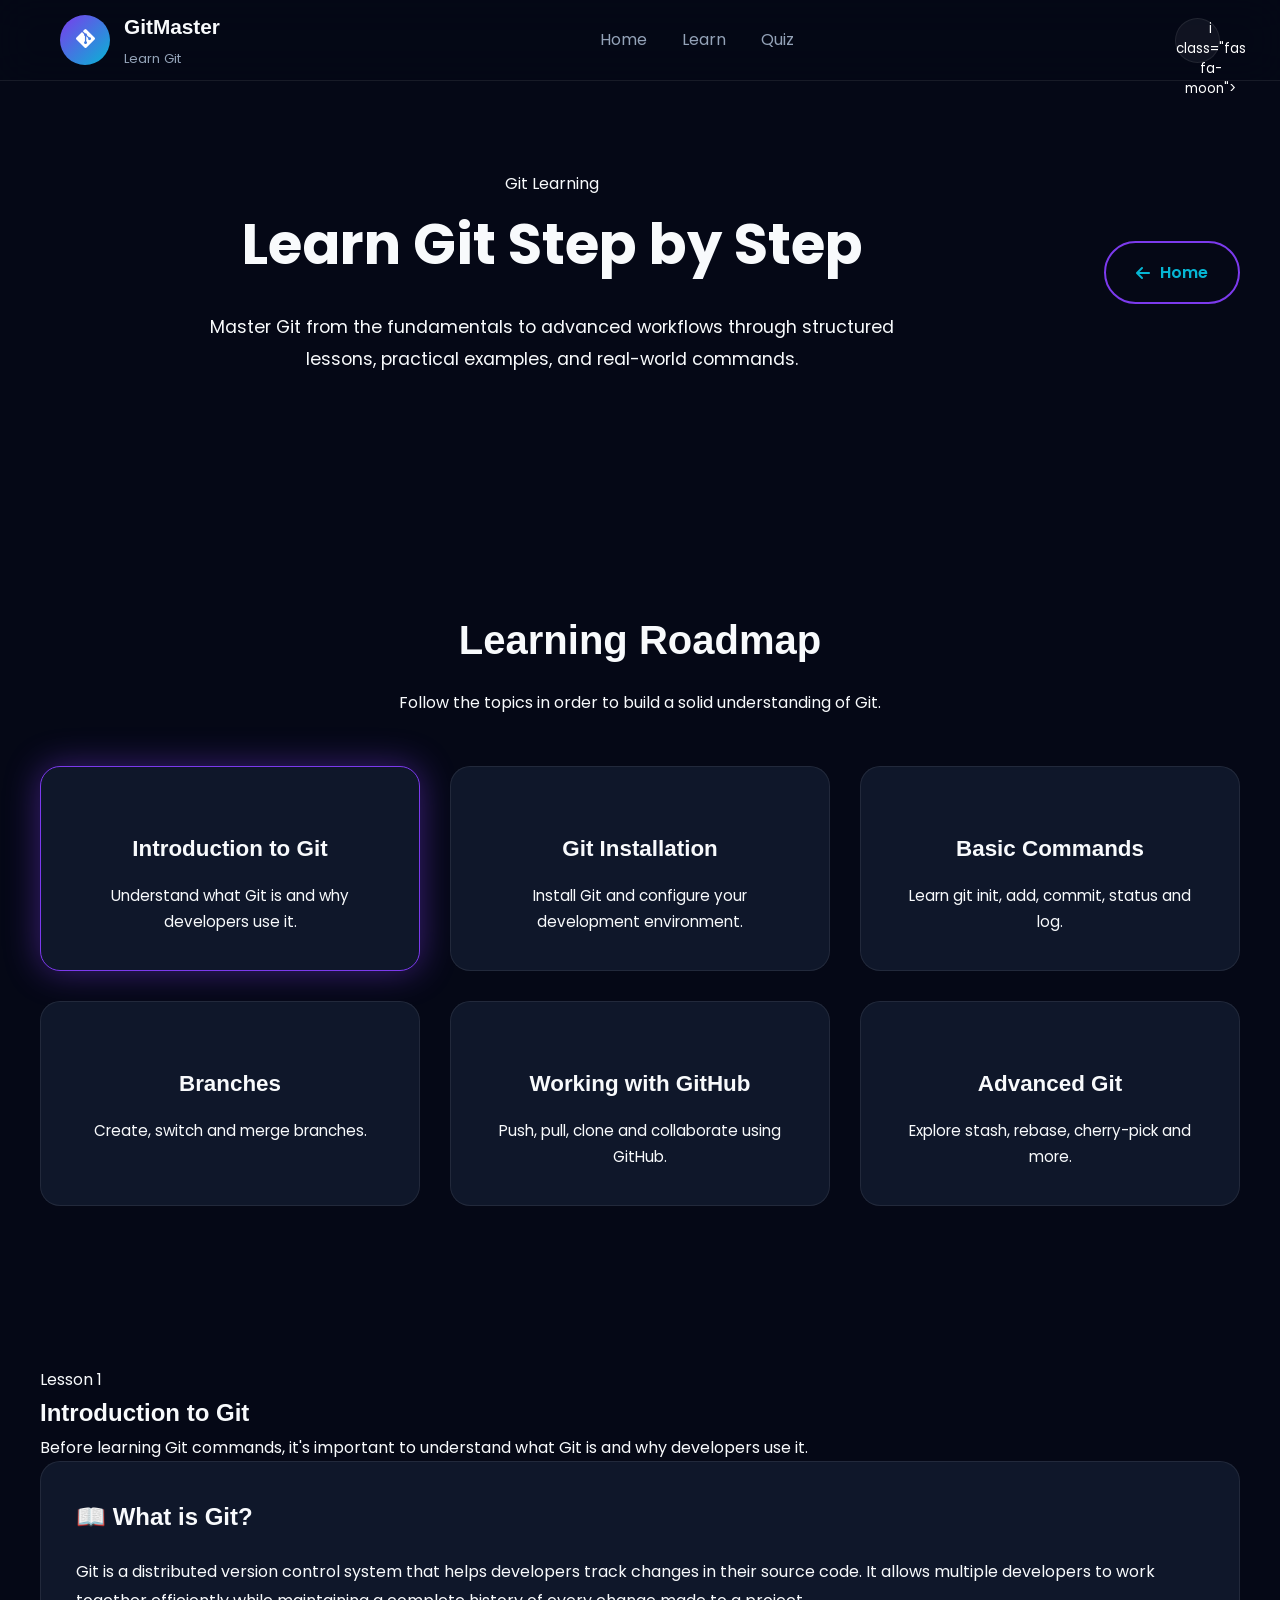
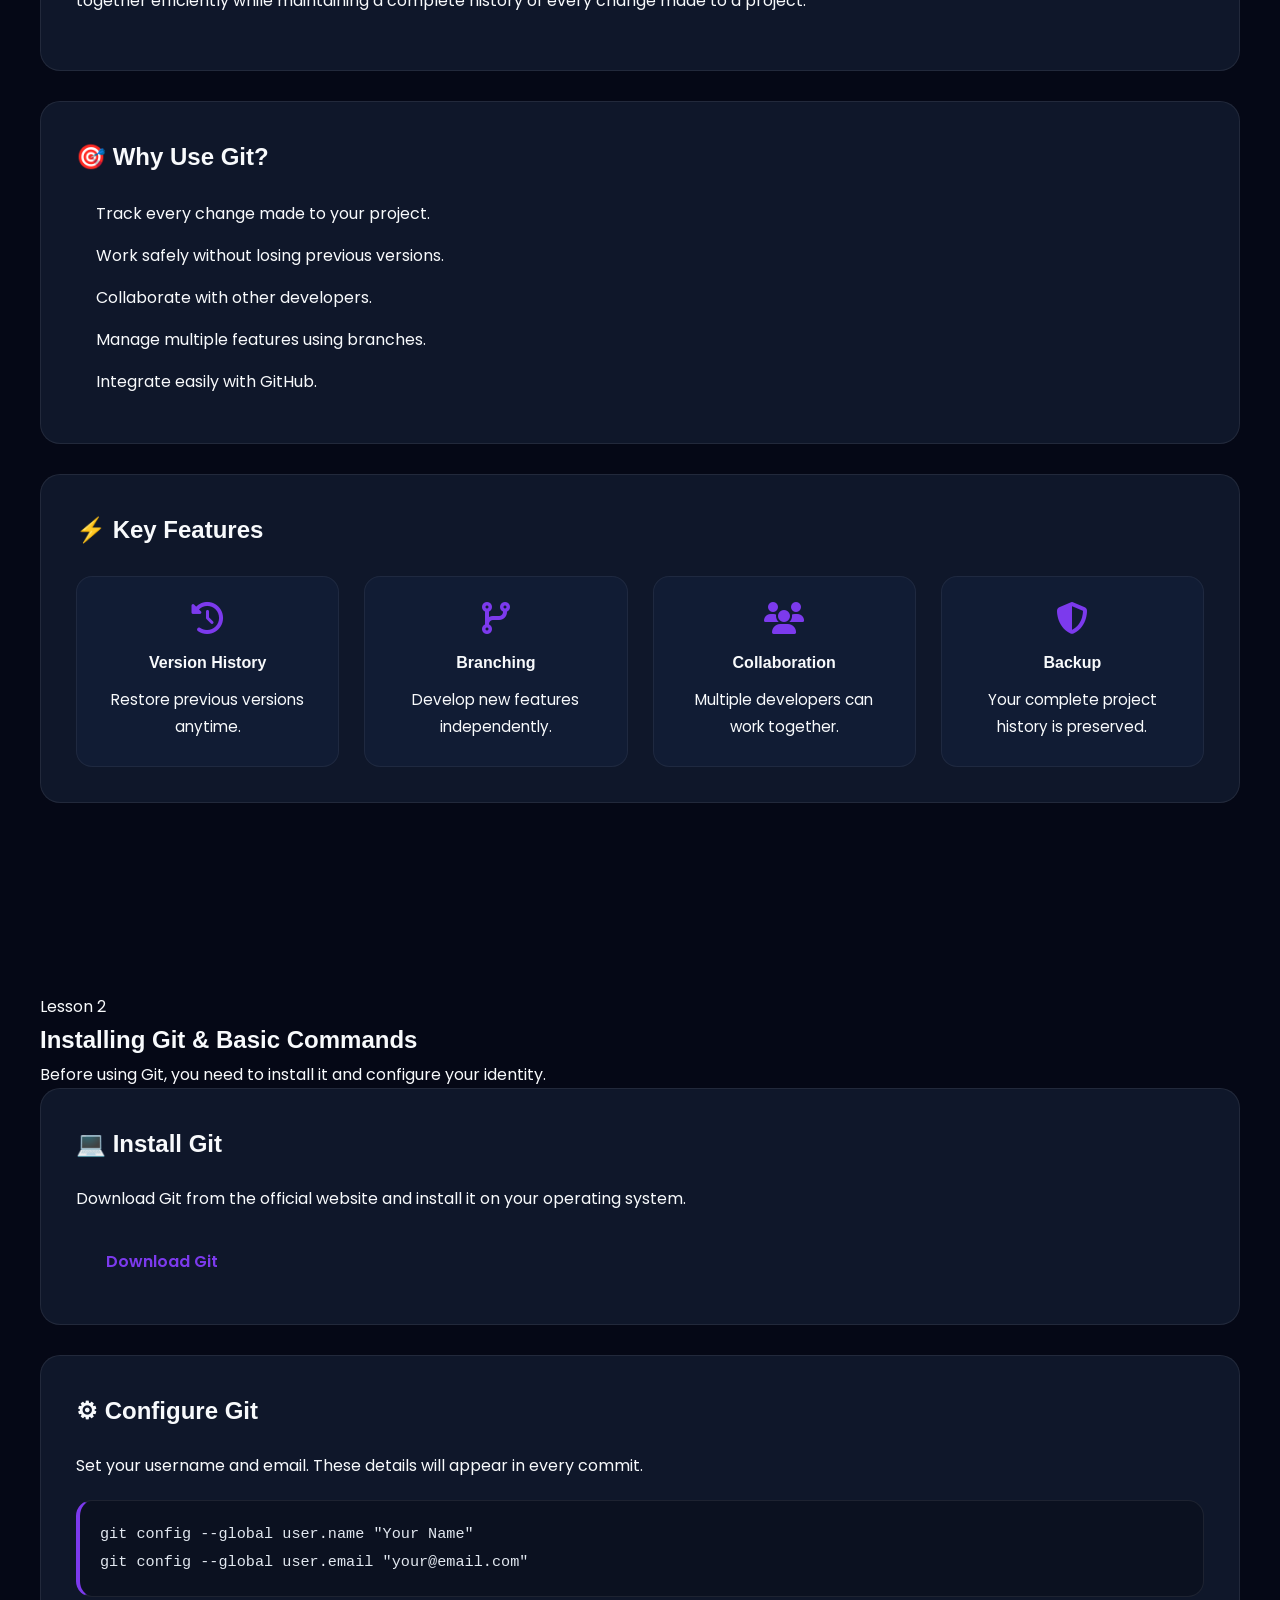
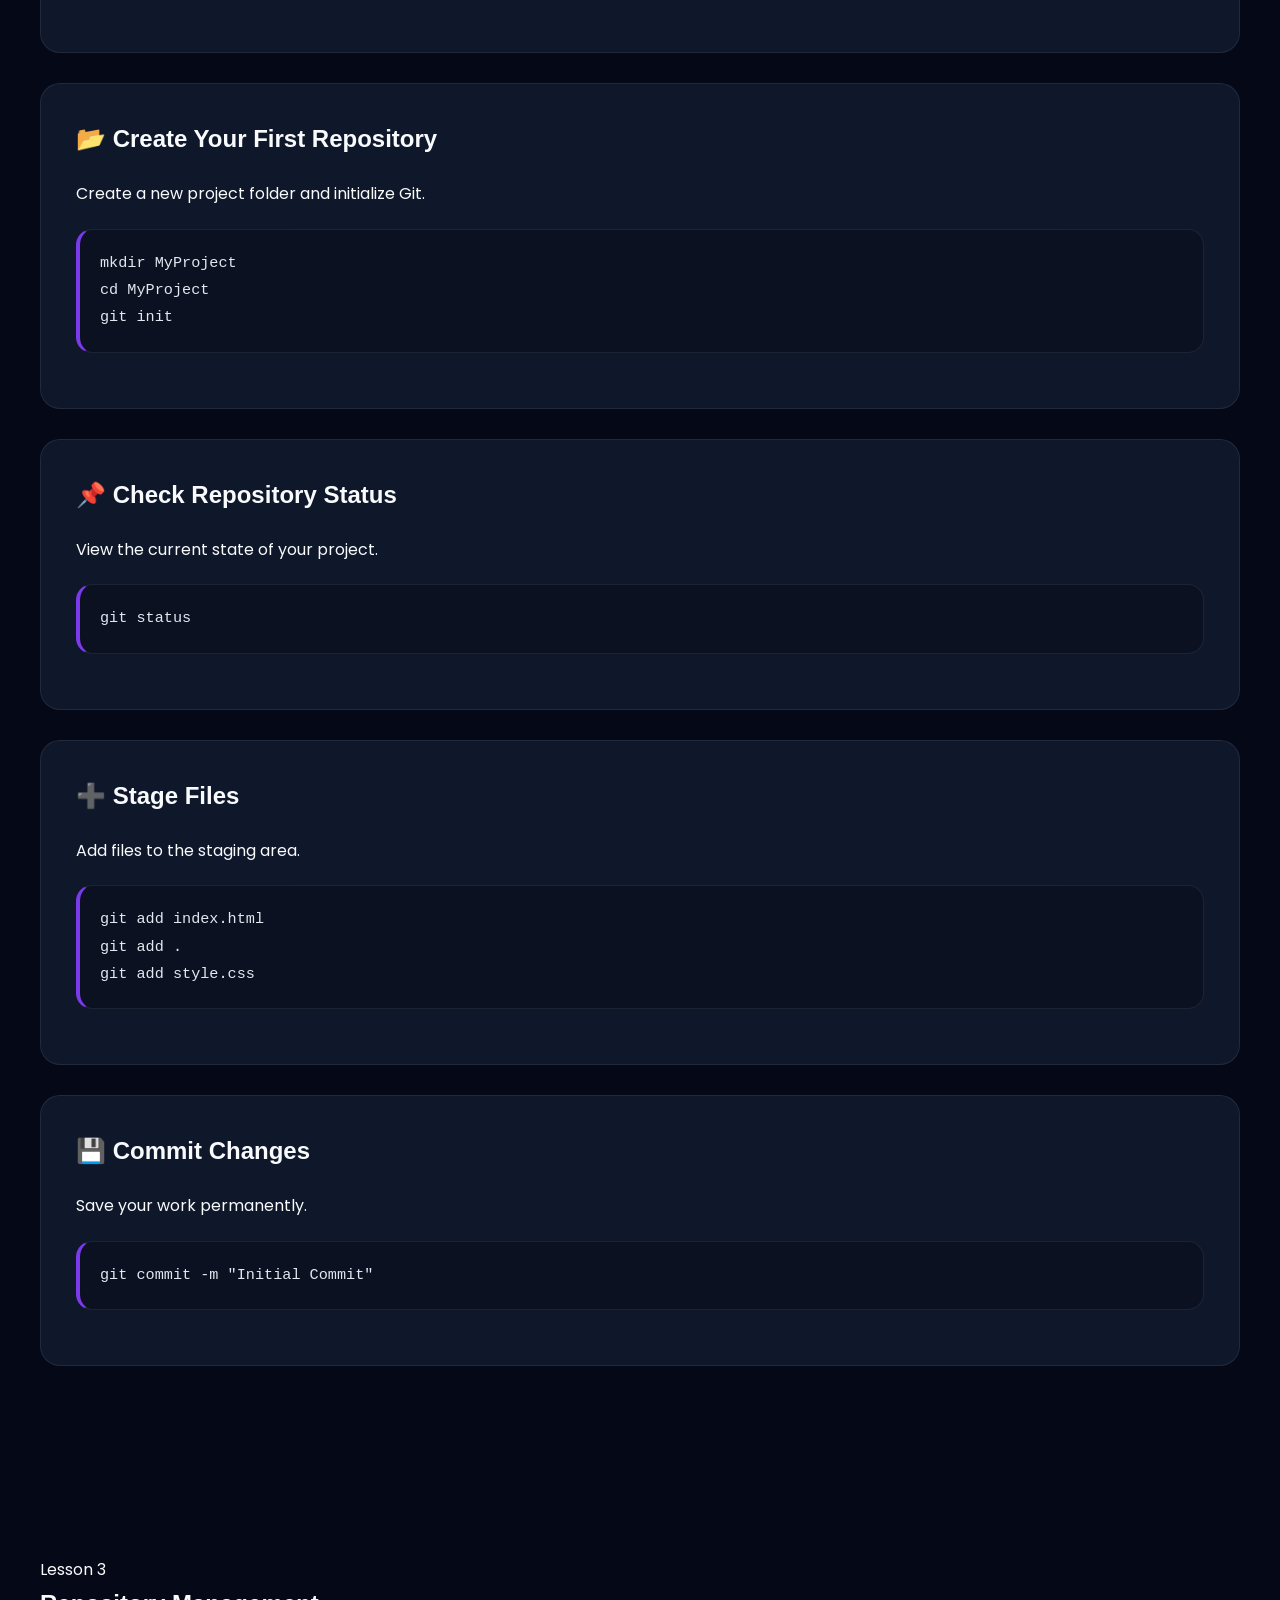
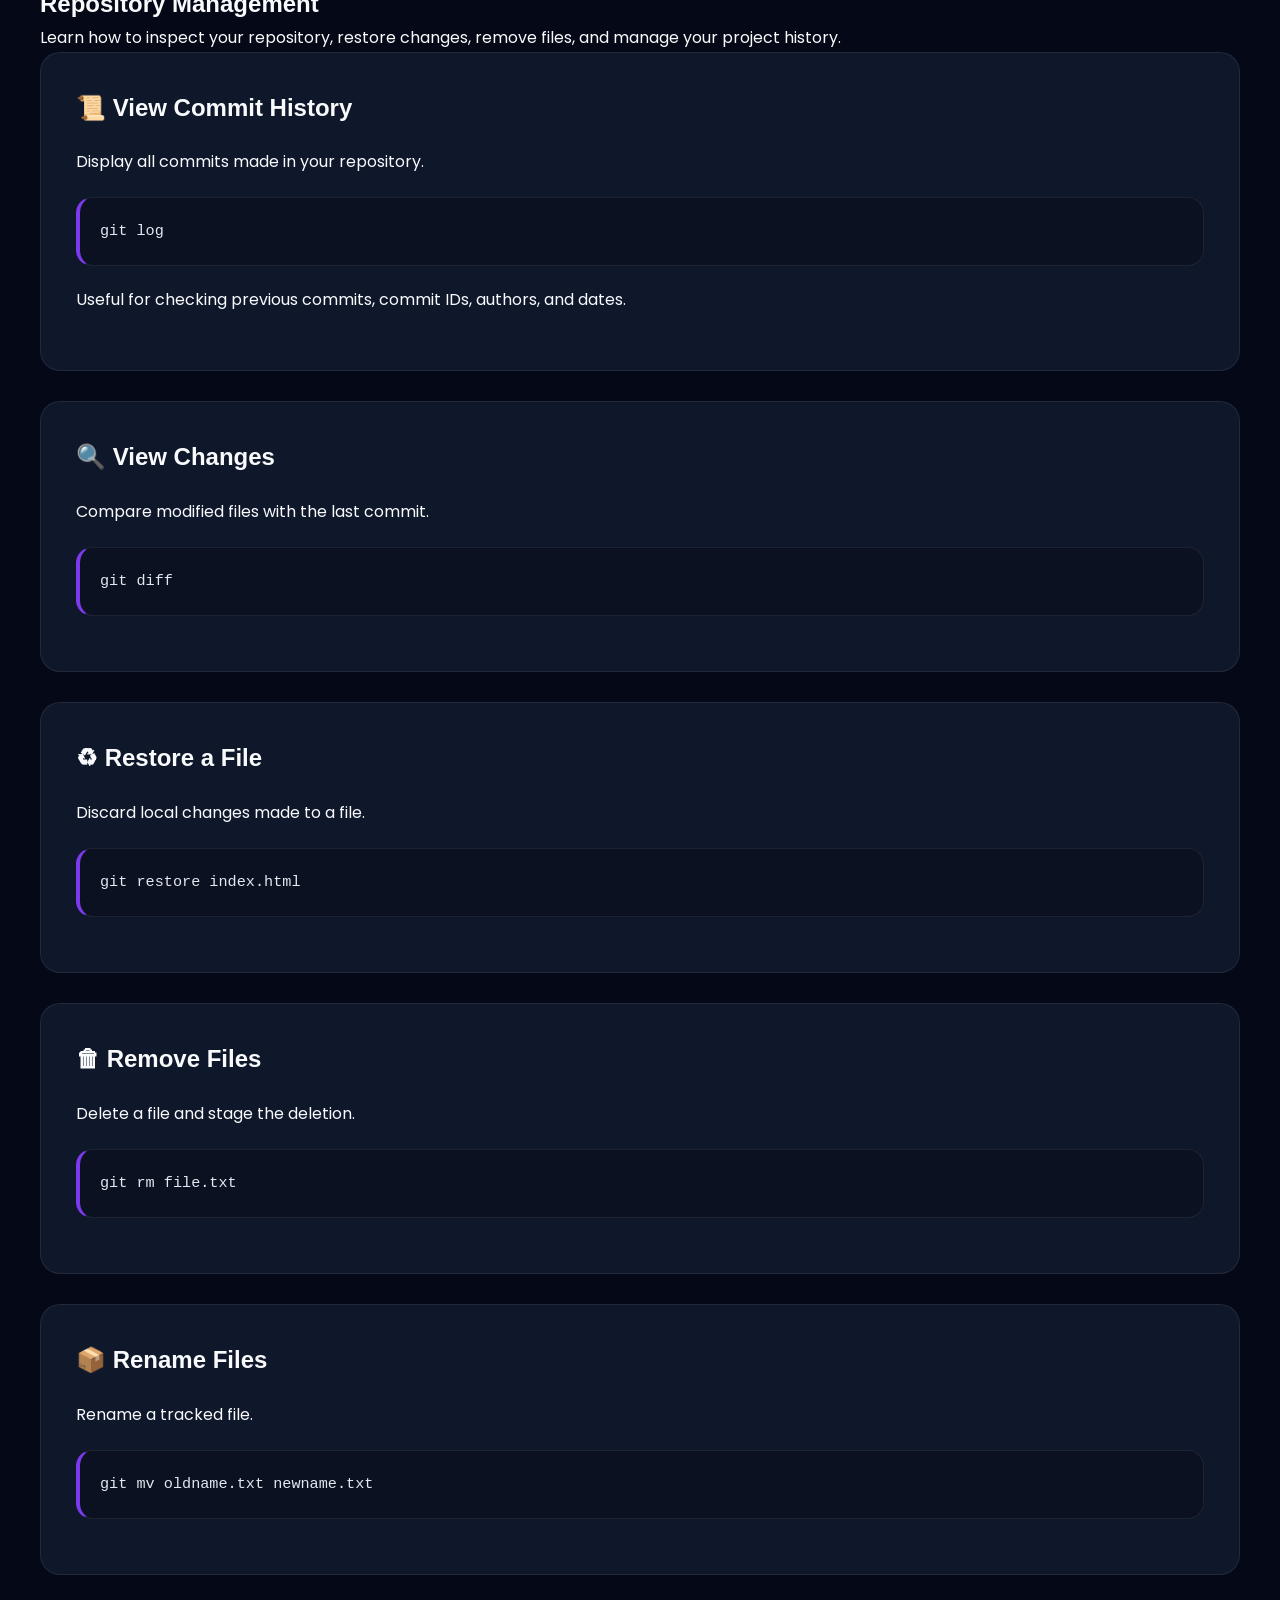
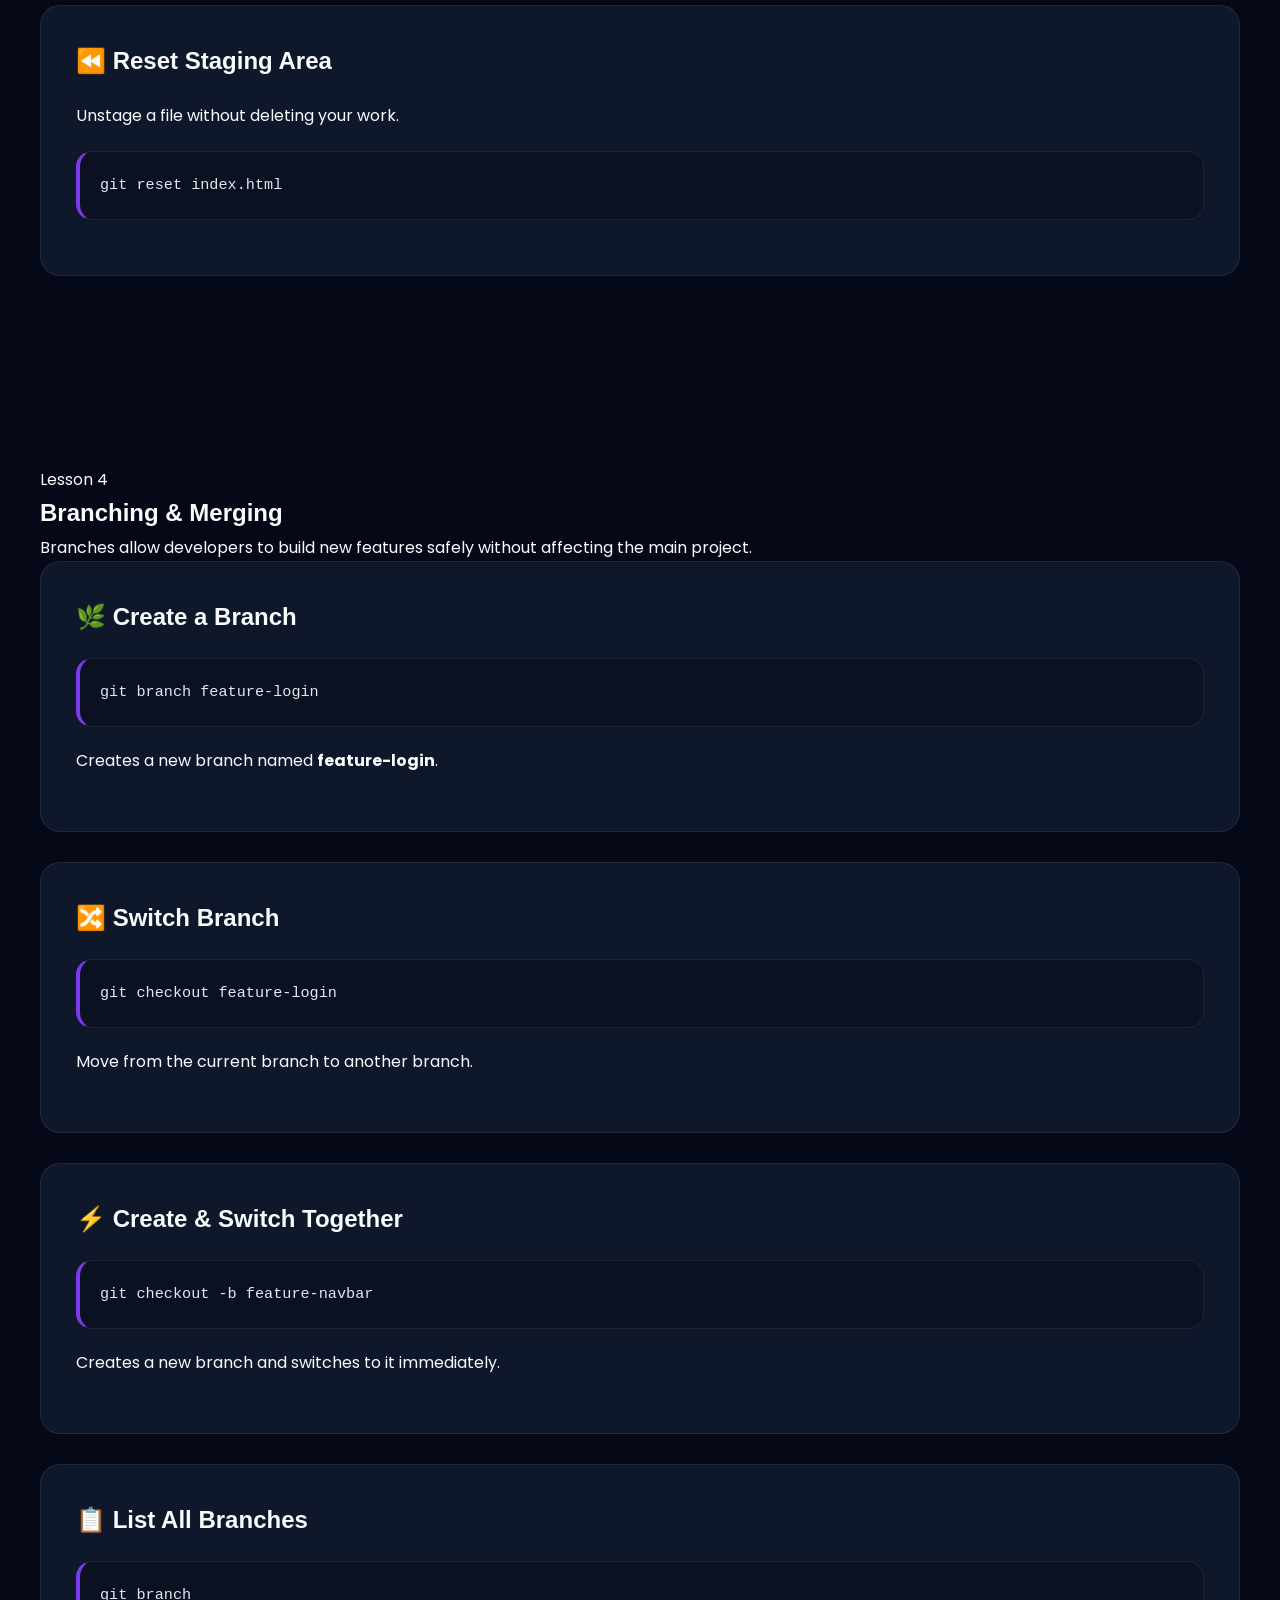
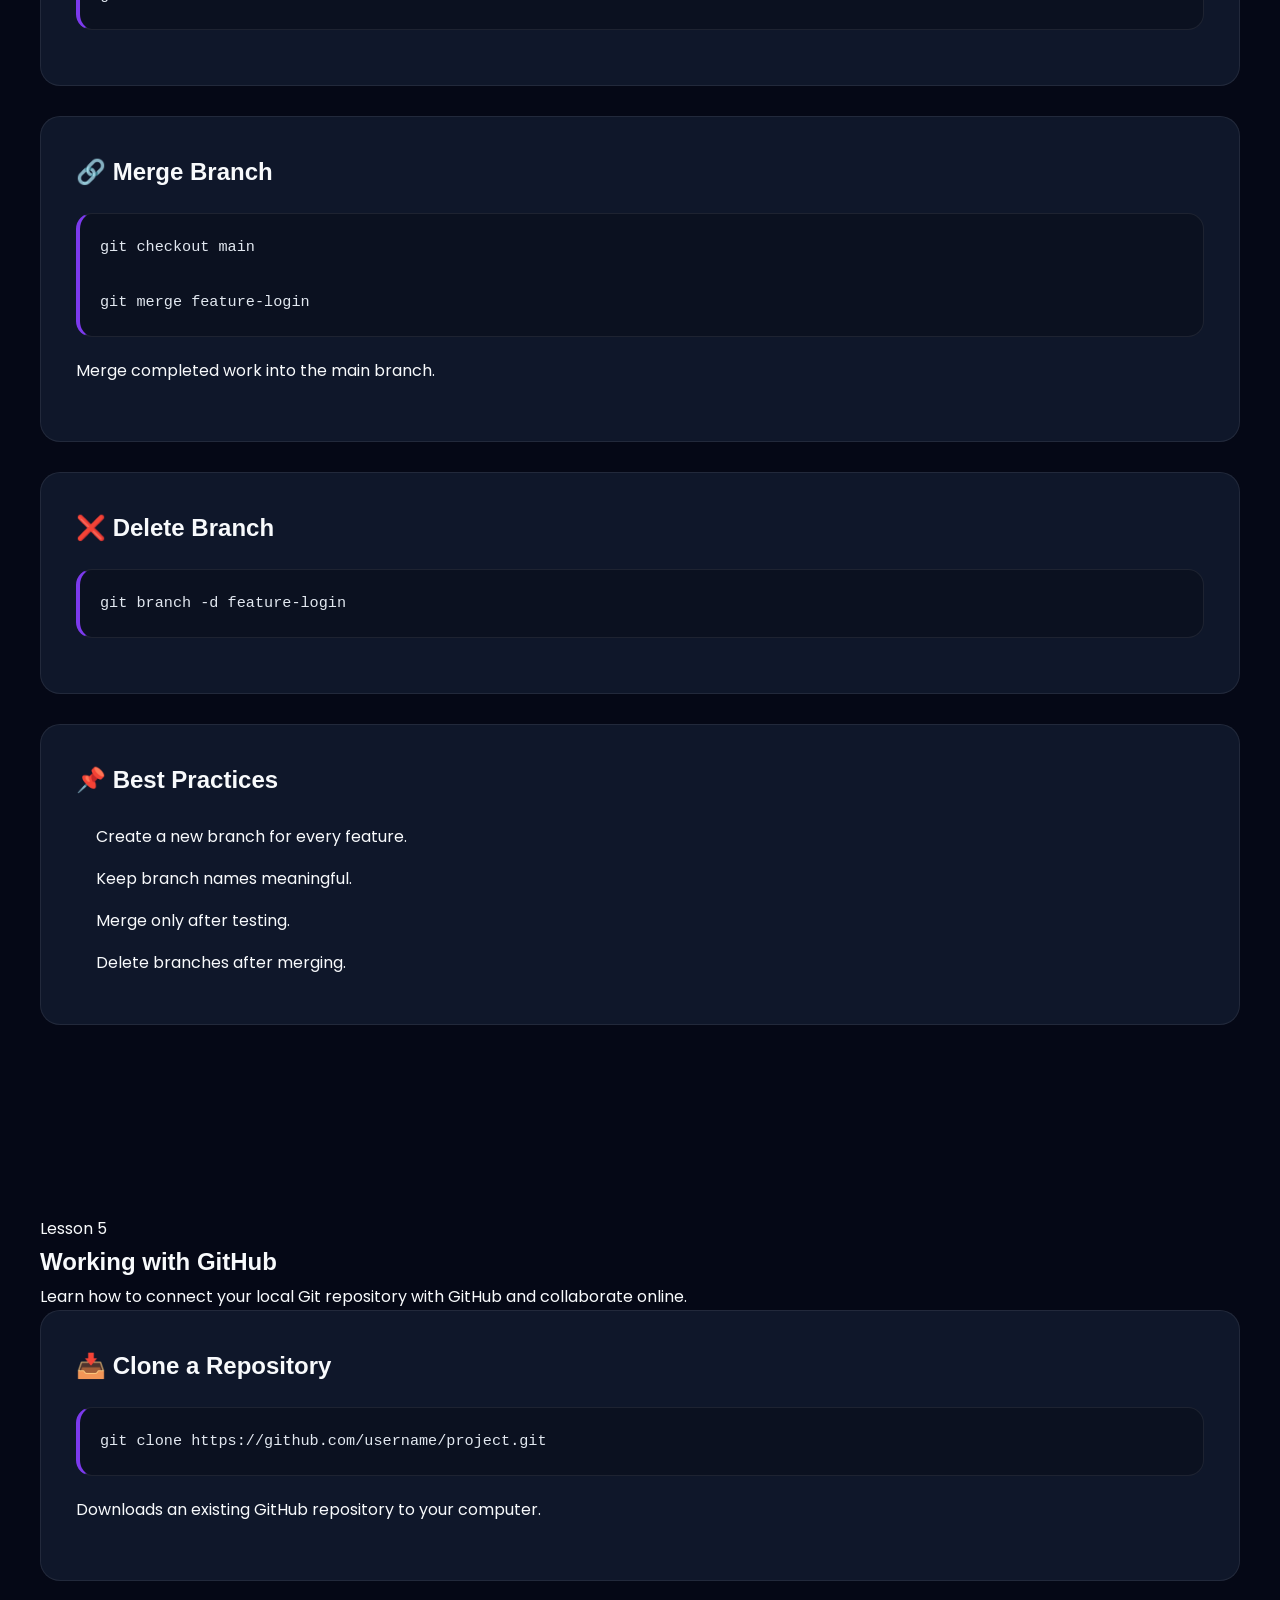
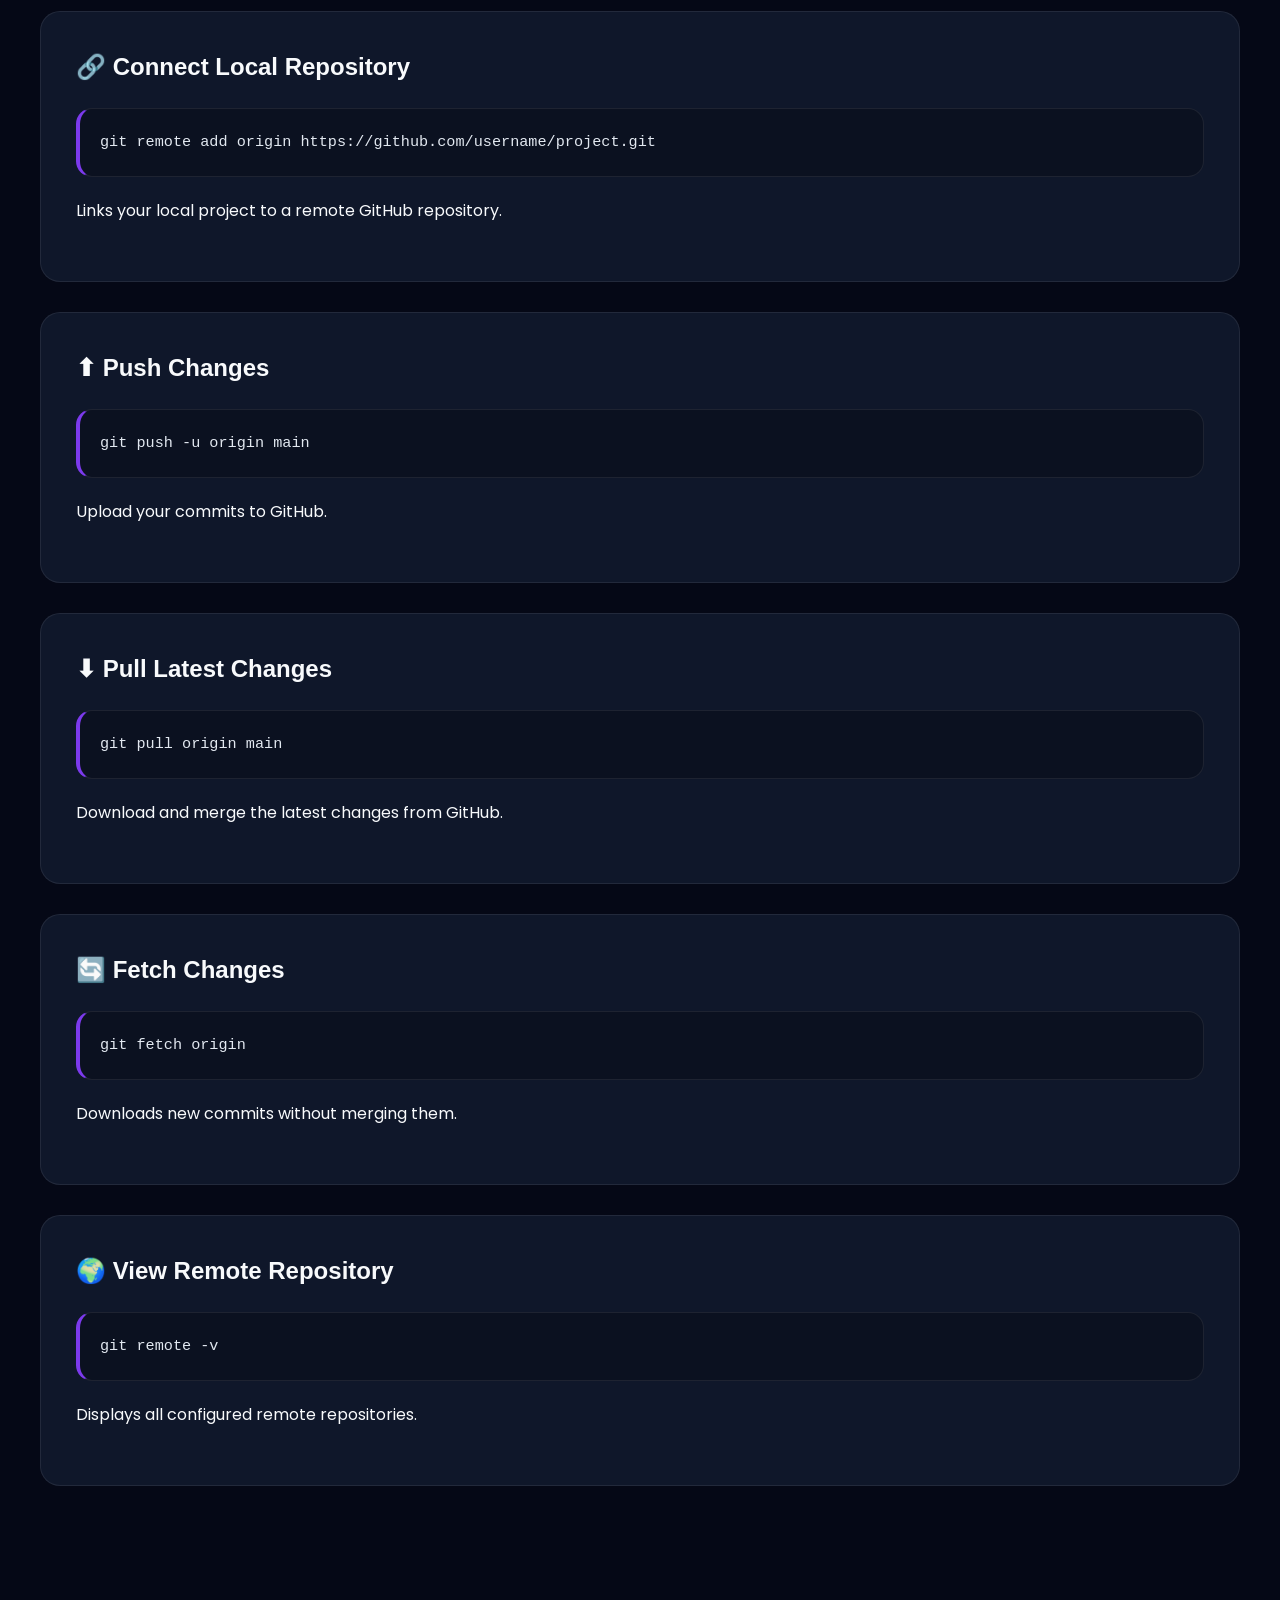
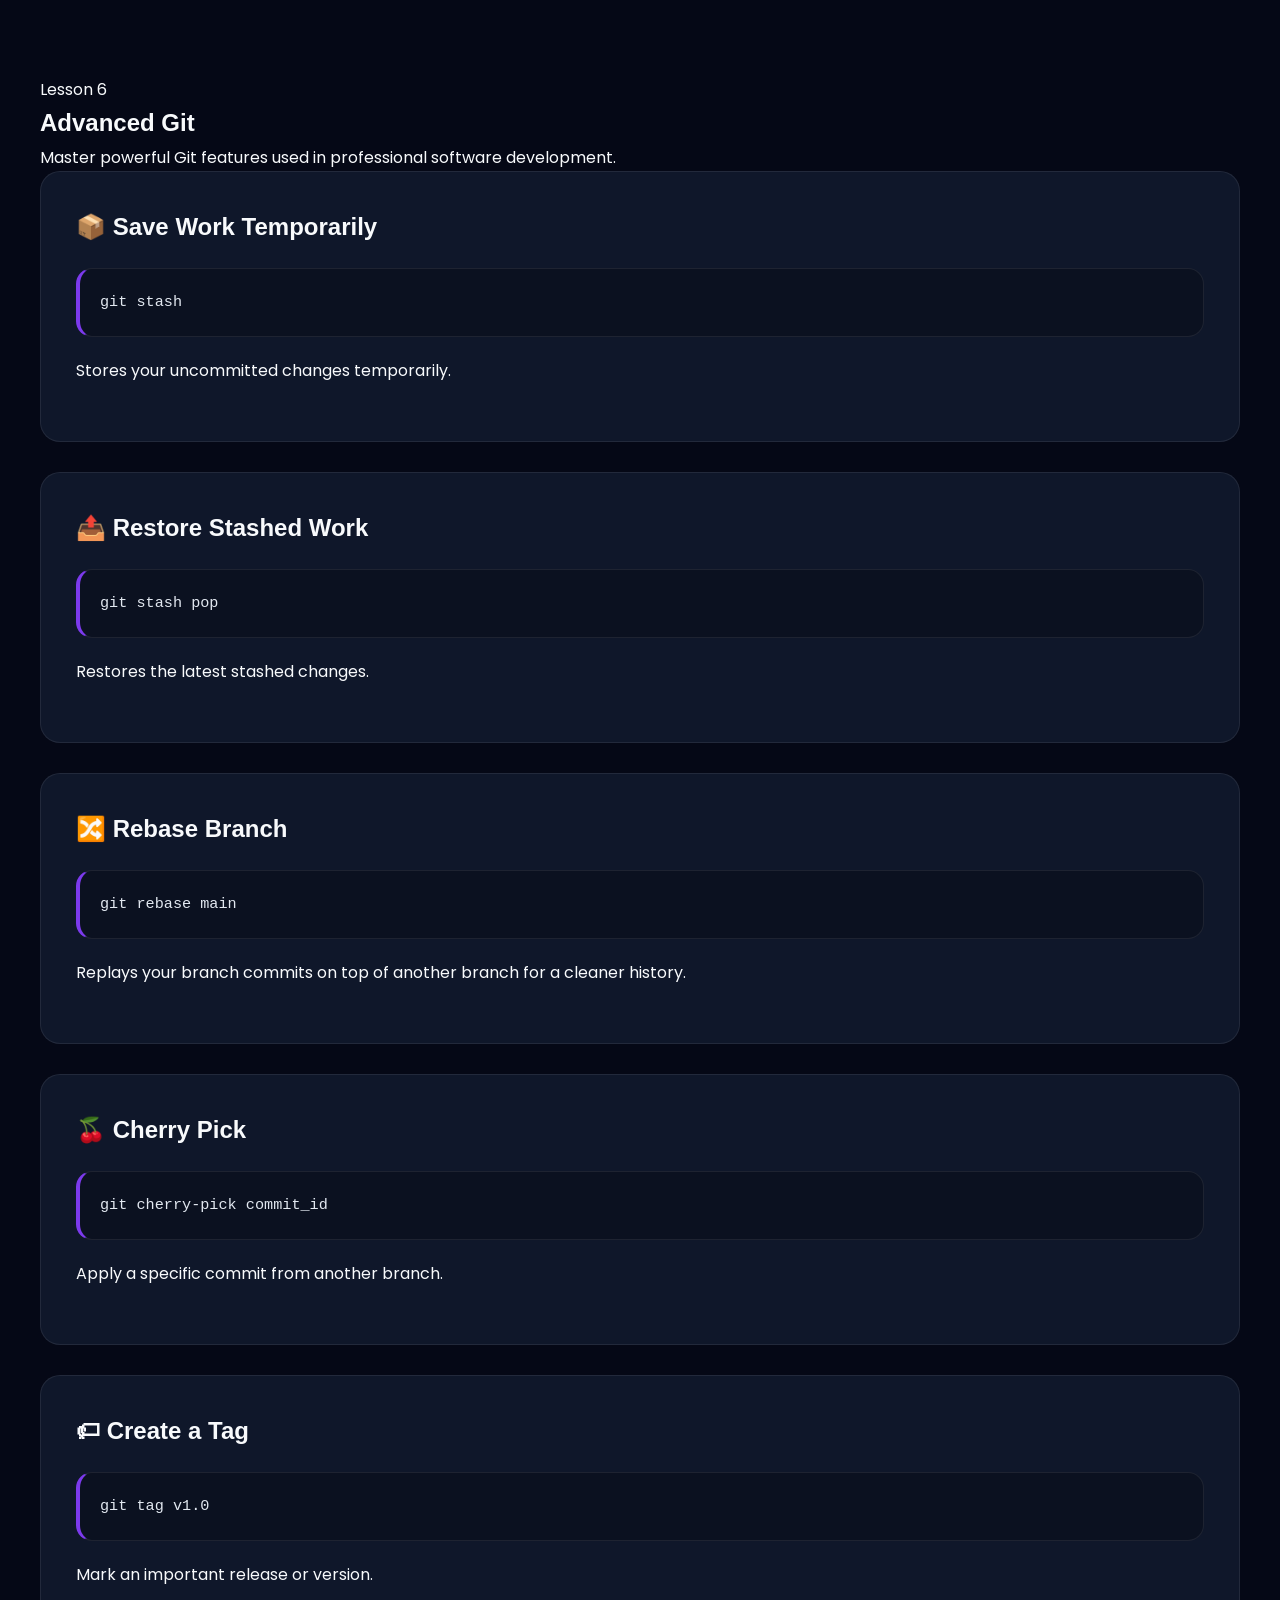
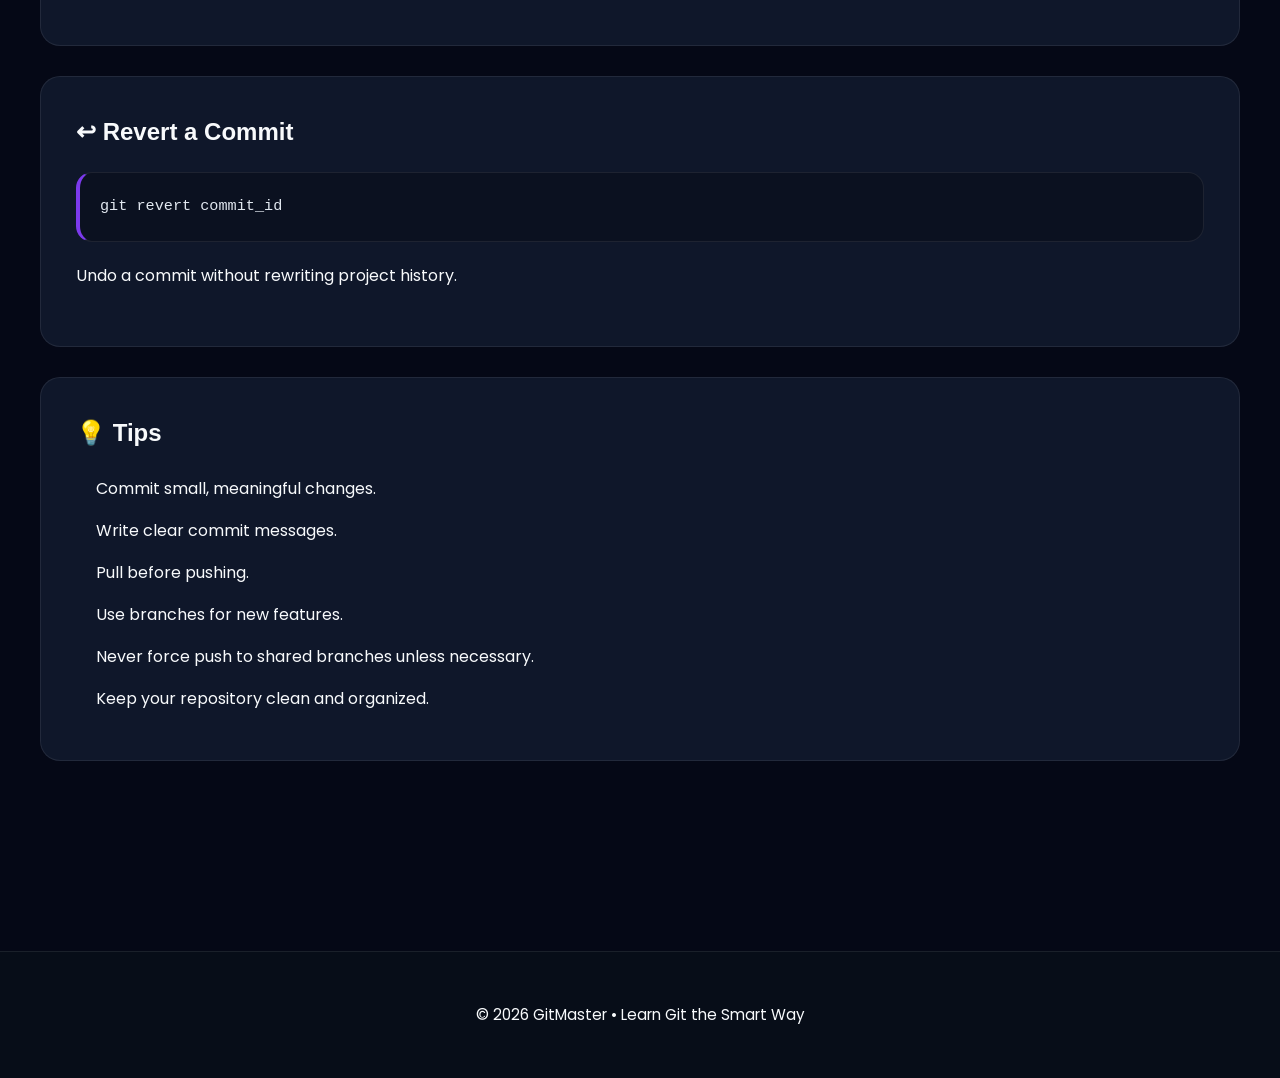
==== commit 8f7e47f7: "refine structure" ====
--- a/learn.html
+++ b/learn.html
@@ -9,8 +9,8 @@
 
     <title>Learn Git | GitMaster</title>
 
-    <link rel="stylesheet" href="style.css">
-    <link rel="stylesheet" href="learn.css">
+    <link rel="stylesheet" href="css/style.css">
+    <link rel="stylesheet" href="css/learn.css">
 
     <link rel="preconnect" href="https://fonts.googleapis.com">
 
@@ -654,7 +654,7 @@
 <i class="fas fa-arrow-up"></i>
 </button>
 
-<script src="script.js"></script>
+<script src="js/script.js"></script>
 
 
 </body>
--- a/css/style.css
+++ b/css/style.css
@@ -0,0 +1,1081 @@
+/*========== GOOGLE FONTS ==========*/
+:root{
+  --bg:#050816;
+  --surface:#0f172a;
+  --surface-2:#111c34;
+  --primary:#7c3aed;
+  --secondary:#3b82f6;
+  --accent:#06b6d4;
+  --success:#22c55e;
+  --warning:#f59e0b;
+  --text:#f8fafc;
+  --text-light:#94a3b8;
+  --border:rgba(255,255,255,.08);
+  --glass:rgba(255,255,255,.05);
+  --shadow:0 15px 40px rgba(0,0,0,.35);
+  --radius:20px;
+  --transition:.35s ease;
+  --max-width:1200px;
+}
+
+/*========== RESET ==========*/
+*{
+  margin:0;
+  padding:0;
+  box-sizing:border-box;
+}
+
+html{
+  scroll-behavior:smooth;
+}
+
+body{
+  font-family:"Poppins",sans-serif;
+  background:var(--bg);
+  color:var(--text);
+  overflow-x:hidden;
+  line-height:1.7;
+}
+
+img{
+  max-width:100%;
+  display:block;
+}
+
+a{
+  text-decoration:none;
+  color:inherit;
+}
+
+ul{
+  list-style:none;
+}
+
+button{
+  border:none;
+  outline:none;
+  cursor:pointer;
+  font-family:inherit;
+}
+
+section{
+  padding:90px 8%;
+}
+
+h1,h2,h3,h4{
+  font-family:"Space Grotesk",sans-serif;
+  font-weight:700;
+}
+
+.container{
+  max-width:var(--max-width);
+  margin:auto;
+}
+
+/*========== SCROLLBAR ==========*/
+::-webkit-scrollbar{
+  width:8px;
+}
+
+::-webkit-scrollbar-track{
+  background:#08101f;
+}
+
+::-webkit-scrollbar-thumb{
+  background:var(--primary);
+  border-radius:20px;
+}
+
+/*========== BACKGROUND ==========*/
+.gradient-bg{
+  position:fixed;
+  inset:0;
+  background:
+  radial-gradient(circle at top left,#7c3aed25 0%,transparent 35%),
+  radial-gradient(circle at bottom right,#06b6d425 0%,transparent 35%);
+  z-index:-3;
+}
+
+.blur{
+  position:fixed;
+  width:320px;
+  height:320px;
+  border-radius:50%;
+  filter:blur(120px);
+  z-index:-2;
+}
+
+.blur-one{
+  background:#7c3aed55;
+  top:-80px;
+  left:-80px;
+}
+
+.blur-two{
+  background:#06b6d455;
+  right:-100px;
+  bottom:-100px;
+}
+
+/*========== SECTION TITLE ==========*/
+.section-heading{
+  text-align:center;
+  max-width:700px;
+  margin:0 auto 60px;
+}
+
+.section-badge{
+  display:inline-block;
+  padding:.55rem 1rem;
+  background:var(--glass);
+  border:1px solid var(--border);
+  border-radius:999px;
+  color:var(--accent);
+  font-size:.9rem;
+  margin-bottom:18px;
+}
+
+.section-heading h2{
+  font-size:2.6rem;
+  margin-bottom:18px;
+}
+
+.section-heading p{
+  color:var(--text-light);
+}
+
+/*========== BUTTONS ==========*/
+.btn{
+  display:inline-flex;
+  align-items:center;
+  justify-content:center;
+  padding:14px 30px;
+  border-radius:999px;
+  font-weight:600;
+  transition:var(--transition);
+}
+
+.btn.primary{
+  background:linear-gradient(135deg,var(--primary),var(--secondary));
+  color:#fff;
+}
+
+.btn.primary:hover{
+  transform:translateY(-4px);
+  box-shadow:0 12px 30px rgba(124,58,237,.4);
+}
+
+.btn.secondary{
+  border:1px solid var(--border);
+  background:var(--glass);
+  backdrop-filter:blur(15px);
+}
+
+.btn.secondary:hover{
+  border-color:var(--accent);
+  color:var(--accent);
+}
+
+/*========== NAVBAR ==========*/
+header{
+  position:fixed;
+  top:0;
+  left:0;
+  width:100%;
+  z-index:1000;
+  backdrop-filter:blur(20px);
+  background:rgba(5,8,22,.75);
+  border-bottom:1px solid var(--border);
+}
+
+.navbar{
+  max-width:var(--max-width);
+  margin:auto;
+  height:80px;
+  display:flex;
+  align-items:center;
+  justify-content:space-between;
+  padding:0 20px;
+}
+
+.logo{
+  display:flex;
+  align-items:center;
+  gap:14px;
+}
+
+.logo-icon{
+  width:50px;
+  height:50px;
+  border-radius:50%;
+  display:grid;
+  place-items:center;
+  background:linear-gradient(135deg,var(--primary),var(--accent));
+  color:#fff;
+  font-size:1.35rem;
+}
+
+.logo-text h2{
+  font-size:1.3rem;
+}
+
+.logo-text span{
+  color:var(--text-light);
+  font-size:.82rem;
+}
+
+.nav-links{
+  display:flex;
+  gap:35px;
+}
+
+.nav-links a{
+  color:var(--text-light);
+  transition:var(--transition);
+  position:relative;
+}
+
+.nav-links a:hover{
+  color:#fff;
+}
+
+.nav-links a::after{
+  content:"";
+  position:absolute;
+  left:0;
+  bottom:-8px;
+  width:0;
+  height:2px;
+  background:var(--primary);
+  transition:var(--transition);
+}
+
+.nav-links a:hover::after{
+  width:100%;
+}
+
+.nav-actions{
+  display:flex;
+  align-items:center;
+  gap:15px;
+}
+
+#theme-btn,
+.menu-btn{
+  width:45px;
+  height:45px;
+  border-radius:50%;
+  background:var(--glass);
+  border:1px solid var(--border);
+  color:#fff;
+  display:grid;
+  place-items:center;
+  transition:var(--transition);
+}
+
+#theme-btn:hover,
+.menu-btn:hover{
+  background:var(--primary);
+}
+
+.menu-btn{
+  display:none;
+}
+
+/*========== HERO ==========*/
+.hero{
+  max-width:var(--max-width);
+  margin:auto;
+  min-height:100vh;
+  display:grid;
+  grid-template-columns:repeat(2,1fr);
+  align-items:center;
+  gap:60px;
+  padding-top:100px;
+}
+
+.hero-badge{
+  display:inline-block;
+  padding:.6rem 1rem;
+  border-radius:999px;
+  background:var(--glass);
+  border:1px solid var(--border);
+  color:var(--accent);
+  margin-bottom:25px;
+}
+
+.hero h1{
+  font-size:4rem;
+  line-height:1.15;
+  margin-bottom:24px;
+}
+
+.hero h1 span{
+  background:linear-gradient(135deg,var(--primary),var(--accent));
+  -webkit-background-clip:text;
+  -webkit-text-fill-color:transparent;
+}
+
+.hero p{
+  color:var(--text-light);
+  margin-bottom:35px;
+  max-width:560px;
+}
+
+.hero-buttons{
+display:flex;
+flex-direction:column;
+gap:18px;
+max-width:520px;
+}
+
+.hero-buttons .btn{
+width:100%;
+justify-content:center;
+}
+
+.hero-visual{
+  display:flex;
+  justify-content:center;
+}
+
+.git-card{
+  width:100%;
+  max-width:480px;
+  padding:30px;
+  border-radius:var(--radius);
+  background:var(--glass);
+  border:1px solid var(--border);
+  backdrop-filter:blur(25px);
+  box-shadow:var(--shadow);
+}
+
+.terminal{
+  background:#0b1220;
+  border-radius:15px;
+  padding:20px;
+  margin-bottom:25px;
+}
+
+.terminal span{
+  display:block;
+  color:var(--success);
+  font-family:monospace;
+  margin:12px 0;
+}
+
+.git-graph{
+  display:flex;
+  justify-content:space-between;
+  align-items:center;
+  position:relative;
+  margin-top:25px;
+}
+
+.branch{
+  position:absolute;
+  left:5%;
+  right:5%;
+  height:4px;
+  background:linear-gradient(to right,var(--primary),var(--accent));
+}
+
+.node{
+  width:18px;
+  height:18px;
+  background:var(--accent);
+  border-radius:50%;
+  z-index:2;
+  box-shadow:0 0 20px var(--accent);
+}
+
+/*========== STATS ==========*/
+.stats{
+  max-width:var(--max-width);
+  margin:auto;
+  display:grid;
+  grid-template-columns:repeat(4,1fr);
+  gap:25px;
+}
+
+.stat-card{
+  padding:35px 20px;
+  text-align:center;
+  border-radius:var(--radius);
+  background:var(--glass);
+  border:1px solid var(--border);
+  backdrop-filter:blur(18px);
+  transition:var(--transition);
+}
+
+.stat-card:hover{
+  transform:translateY(-8px);
+  border-color:var(--primary);
+}
+
+.stat-card h2{
+  font-size:2.4rem;
+  color:var(--accent);
+  margin-bottom:10px;
+}
+
+.stat-card p{
+  color:var(--text-light);
+}
+
+/*========== ROADMAP ==========*/
+.roadmap{
+  max-width:var(--max-width);
+  margin:auto;
+}
+
+.roadmap-container{
+  display:grid;
+  grid-template-columns:repeat(4,1fr);
+  align-items:center;
+  gap:20px;
+}
+
+.roadmap-card{
+  background:var(--glass);
+  border:1px solid var(--border);
+  backdrop-filter:blur(20px);
+  border-radius:var(--radius);
+  padding:35px 25px;
+  text-align:center;
+  position:relative;
+  transition:var(--transition);
+}
+
+.roadmap-card:hover{
+  transform:translateY(-10px);
+  border-color:var(--primary);
+  box-shadow:var(--shadow);
+}
+
+.roadmap-icon{
+  width:70px;
+  height:70px;
+  margin:0 auto 20px;
+  border-radius:50%;
+  display:grid;
+  place-items:center;
+  font-size:1.6rem;
+  background:linear-gradient(135deg,var(--primary),var(--accent));
+  color:#fff;
+}
+
+.roadmap-card h3{
+  margin-bottom:15px;
+  font-size:1.3rem;
+}
+
+.roadmap-card p{
+  color:var(--text-light);
+  font-size:.95rem;
+}
+
+.roadmap-card span{
+  position:absolute;
+  top:18px;
+  right:18px;
+  color:rgba(255,255,255,.08);
+  font-size:2.8rem;
+  font-weight:700;
+}
+
+.roadmap-line{
+  height:4px;
+  background:linear-gradient(to right,var(--primary),var(--accent));
+  border-radius:999px;
+}
+
+/*========== FEATURES ==========*/
+.features{
+  max-width:var(--max-width);
+  margin:auto;
+}
+
+.feature-grid{
+  display:grid;
+  grid-template-columns:repeat(2,1fr);
+  gap:30px;
+}
+
+.feature-card{
+  padding:35px;
+  border-radius:var(--radius);
+  background:var(--glass);
+  border:1px solid var(--border);
+  backdrop-filter:blur(20px);
+  transition:var(--transition);
+}
+
+.feature-card:hover{
+  transform:translateY(-8px);
+  border-color:var(--accent);
+}
+
+.feature-card i{
+  width:65px;
+  height:65px;
+  border-radius:18px;
+  display:grid;
+  place-items:center;
+  font-size:1.5rem;
+  margin-bottom:22px;
+  background:linear-gradient(135deg,var(--primary),var(--secondary));
+}
+
+.feature-card h3{
+  margin-bottom:14px;
+}
+
+.feature-card p{
+  color:var(--text-light);
+}
+
+/*========== LEARNING PATHS ==========*/
+.learning-paths{
+  max-width:var(--max-width);
+  margin:auto;
+}
+
+.path-grid{
+  display:grid;
+  grid-template-columns:repeat(3,1fr);
+  gap:30px;
+}
+
+.path-card{
+  padding:35px;
+  border-radius:25px;
+  background:var(--glass);
+  border:1px solid var(--border);
+  backdrop-filter:blur(18px);
+  transition:var(--transition);
+  position:relative;
+  overflow:hidden;
+}
+
+.path-card::before{
+  content:"";
+  position:absolute;
+  left:0;
+  top:0;
+  width:100%;
+  height:5px;
+}
+
+.beginner::before{
+  background:#22c55e;
+}
+
+.intermediate::before{
+  background:#f59e0b;
+}
+
+.advanced::before{
+  background:#ef4444;
+}
+
+.path-card:hover{
+  transform:translateY(-10px);
+  box-shadow:var(--shadow);
+}
+
+.path-header{
+  margin-bottom:20px;
+}
+
+.path-level{
+  display:inline-block;
+  padding:8px 18px;
+  border-radius:999px;
+  background:rgba(255,255,255,.08);
+  color:var(--accent);
+  font-size:.85rem;
+}
+
+.path-card h3{
+  margin-bottom:15px;
+}
+
+.path-card p{
+  color:var(--text-light);
+  margin-bottom:20px;
+}
+
+.path-card ul{
+  display:flex;
+  flex-direction:column;
+  gap:12px;
+  margin-bottom:30px;
+}
+
+.path-card li{
+  display:flex;
+  align-items:center;
+  gap:10px;
+  color:var(--text-light);
+}
+
+.path-card li i{
+  color:var(--success);
+}
+
+.path-btn{
+  display:inline-flex;
+  align-items:center;
+  justify-content:center;
+  width:100%;
+  padding:14px;
+  border-radius:999px;
+  background:linear-gradient(135deg,var(--primary),var(--secondary));
+  color:#fff;
+  font-weight:600;
+  transition:var(--transition);
+}
+
+.path-btn:hover{
+  transform:translateY(-4px);
+}
+
+/*========== PRACTICE ==========*/
+.practice{
+  max-width:var(--max-width);
+  margin:auto;
+}
+
+.practice-grid{
+  display:grid;
+  grid-template-columns:repeat(2,1fr);
+  gap:30px;
+}
+
+.practice-card{
+  padding:35px;
+  text-align:center;
+  border-radius:25px;
+  background:var(--glass);
+  border:1px solid var(--border);
+  backdrop-filter:blur(20px);
+  transition:var(--transition);
+}
+
+.practice-card:hover{
+  transform:translateY(-10px);
+  border-color:var(--primary);
+}
+
+.practice-card i{
+  width:80px;
+  height:80px;
+  margin:0 auto 25px;
+  border-radius:50%;
+  display:grid;
+  place-items:center;
+  font-size:1.8rem;
+  background:linear-gradient(135deg,var(--primary),var(--accent));
+}
+
+.practice-card h3{
+  margin-bottom:15px;
+}
+
+.practice-card p{
+  color:var(--text-light);
+}
+
+/*========== DASHBOARD ==========*/
+.dashboard{
+  max-width:var(--max-width);
+  margin:auto;
+}
+
+.dashboard-grid{
+  display:grid;
+  grid-template-columns:repeat(4,1fr);
+  gap:25px;
+}
+
+.dashboard-card{
+  padding:35px;
+  text-align:center;
+  border-radius:var(--radius);
+  background:var(--glass);
+  border:1px solid var(--border);
+  backdrop-filter:blur(20px);
+  transition:var(--transition);
+}
+
+.dashboard-card:hover{
+  transform:translateY(-8px);
+  border-color:var(--accent);
+  box-shadow:var(--shadow);
+}
+
+.dashboard-card i{
+  font-size:2rem;
+  color:var(--accent);
+  margin-bottom:18px;
+}
+
+.dashboard-card h3{
+  margin-bottom:10px;
+}
+
+.dashboard-card span{
+  font-size:2rem;
+  font-weight:700;
+  color:var(--primary);
+}
+
+/*========== COMMANDS ==========*/
+.commands{
+  max-width:var(--max-width);
+  margin:auto;
+}
+
+.command-grid{
+  display:grid;
+  grid-template-columns:repeat(3,1fr);
+  gap:25px;
+}
+
+.command-card{
+  background:var(--glass);
+  border:1px solid var(--border);
+  border-radius:20px;
+  padding:30px;
+  transition:var(--transition);
+}
+
+.command-card:hover{
+  transform:translateY(-8px);
+  border-color:var(--primary);
+}
+
+.command-card code{
+  display:inline-block;
+  padding:10px 15px;
+  background:#0b1220;
+  border-radius:10px;
+  color:var(--success);
+  font-size:1rem;
+  margin-bottom:18px;
+}
+
+.command-card p{
+  color:var(--text-light);
+}
+
+/*========== FAQ ==========*/
+.faq{
+  max-width:900px;
+  margin:auto;
+}
+
+.faq-container{
+  display:flex;
+  flex-direction:column;
+  gap:20px;
+}
+
+.faq-item{
+  padding:28px;
+  border-radius:20px;
+  background:var(--glass);
+  border:1px solid var(--border);
+  transition:var(--transition);
+}
+
+.faq-item:hover{
+  border-color:var(--primary);
+}
+
+.faq-item h3{
+  margin-bottom:12px;
+}
+
+.faq-item p{
+  color:var(--text-light);
+}
+
+/*========== FOOTER ==========*/
+footer{
+  margin-top:100px;
+  padding:70px 8% 25px;
+  background:#070d18;
+  border-top:1px solid var(--border);
+}
+
+.footer-content{
+  max-width:var(--max-width);
+  margin:auto;
+  display:grid;
+  grid-template-columns:2fr 1fr 1fr;
+  gap:50px;
+}
+
+.footer-logo i{
+  font-size:2rem;
+  color:var(--primary);
+  margin-bottom:15px;
+}
+
+.footer-logo h2{
+  margin-bottom:12px;
+}
+
+.footer-logo p{
+  color:var(--text-light);
+  max-width:320px;
+}
+
+.footer-links h3{
+  margin-bottom:18px;
+}
+
+.footer-links{
+  display:flex;
+  flex-direction:column;
+}
+
+.footer-links a{
+  color:var(--text-light);
+  margin-bottom:12px;
+  transition:var(--transition);
+}
+
+.footer-links a:hover{
+  color:var(--accent);
+  padding-left:6px;
+}
+
+.footer-bottom{
+  text-align:center;
+  border-top:1px solid var(--border);
+  margin-top:50px;
+  padding-top:25px;
+  color:var(--text-light);
+}
+
+/*========== SCROLL TOP ==========*/
+#scrollTop{
+  position:fixed;
+  right:25px;
+  bottom:25px;
+  width:52px;
+  height:52px;
+  border-radius:50%;
+  background:linear-gradient(135deg,var(--primary),var(--accent));
+  color:#fff;
+  display:grid;
+  place-items:center;
+  font-size:1.1rem;
+  box-shadow:var(--shadow);
+  transition:var(--transition);
+}
+
+#scrollTop:hover{
+  transform:translateY(-5px);
+}
+
+/*========== ANIMATIONS ==========*/
+@keyframes float{
+  0%,100%{
+    transform:translateY(0);
+  }
+  50%{
+    transform:translateY(-15px);
+  }
+}
+
+.git-card{
+  animation:float 5s ease-in-out infinite;
+}
+
+@keyframes fadeUp{
+  from{
+    opacity:0;
+    transform:translateY(40px);
+  }
+  to{
+    opacity:1;
+    transform:translateY(0);
+  }
+}
+
+.hero-content,
+.hero-visual,
+.stat-card,
+.roadmap-card,
+.feature-card,
+.path-card,
+.practice-card,
+.dashboard-card,
+.command-card,
+.faq-item{
+  animation:fadeUp .8s ease both;
+}
+
+/*========== RESPONSIVE ==========*/
+@media(max-width:1100px){
+  .hero{
+    grid-template-columns:1fr;
+    text-align:center;
+  }
+
+  .hero p{
+    margin-inline:auto;
+  }
+
+  .hero-buttons{
+    justify-content:center;
+  }
+
+  .stats,
+  .dashboard-grid,
+  .roadmap-container{
+    grid-template-columns:repeat(2,1fr);
+  }
+
+  .roadmap-line{
+    display:none;
+  }
+
+  .feature-grid,
+  .practice-grid,
+  .path-grid,
+  .command-grid,
+  .footer-content{
+    grid-template-columns:1fr;
+  }
+}
+
+@media(max-width:768px){
+  section{
+    padding:70px 6%;
+  }
+
+  .navbar{
+    height:75px;
+  }
+
+  .nav-links{
+    display:none;
+  }
+
+  .menu-btn{
+    display:grid;
+  }
+
+  .hero h1{
+    font-size:2.8rem;
+  }
+
+  .section-heading h2{
+    font-size:2rem;
+  }
+
+  .stats,
+  .dashboard-grid{
+    grid-template-columns:1fr;
+  }
+
+  .roadmap-container{
+    grid-template-columns:1fr;
+  }
+
+  .roadmap-card span{
+    font-size:2rem;
+  }
+
+  .hero-buttons{
+    flex-direction:column;
+  }
+
+  .btn{
+    width:100%;
+  }
+
+  #scrollTop{
+    width:48px;
+    height:48px;
+    right:18px;
+    bottom:18px;
+  }
+}
+
+@media(max-width:500px){
+  .hero h1{
+    font-size:2.2rem;
+  }
+
+  .logo-text span{
+    display:none;
+  }
+
+  .section-heading h2{
+    font-size:1.8rem;
+  }
+
+  .command-grid{
+    grid-template-columns:1fr;
+  }
+
+  .path-card,
+  .feature-card,
+  .practice-card,
+  .dashboard-card,
+  .roadmap-card,
+  .command-card,
+  .faq-item{
+    padding:25px;
+  }
+}
+
+.show-menu{
+  display:flex!important;
+}
+
+.nav-links a.active{
+  color:var(--accent);
+}
+
+#scrollTop{
+  opacity:0;
+  pointer-events:none;
+  transform:translateY(20px);
+}
+
+.light-theme{
+  --bg:#f8fafc;
+  --surface:#ffffff;
+  --surface-2:#f1f5f9;
+  --text:#0f172a;
+  --text-light:#475569;
+  --glass:rgba(255,255,255,.7);
+  --border:rgba(15,23,42,.08);
+}
+
+.hidden{
+opacity:0;
+transform:translateY(50px);
+transition:.7s ease;
+}
+
+.show{
+opacity:1;
+transform:translateY(0);
+}
+
+.faq-item.open{
+border-color:var(--primary);
+}
+
+.glow{
+box-shadow:0 0 35px rgba(124,58,237,.45);
+border-color:var(--primary)!important;
+}
--- a/css/learn.css
+++ b/css/learn.css
@@ -0,0 +1,436 @@
+/*=============================
+LEARN PAGE STYLES
+=============================*/
+
+/*==========HERO==========*/
+
+.learn-hero{
+padding:140px 0 90px;
+text-align:center;
+}
+
+.learn-hero h1{
+font-size:3.5rem;
+font-family:"Poppins",sans-serif;
+margin-bottom:20px;
+color:var(--text);
+}
+
+.learn-hero p{
+max-width:750px;
+margin:0 auto;
+color:var(--muted);
+font-size:1.1rem;
+line-height:1.8;
+}
+
+/*==========ROADMAP==========*/
+
+.roadmap{
+padding:80px 0;
+}
+
+.roadmap h2{
+text-align:center;
+font-size:2.5rem;
+margin-bottom:15px;
+}
+
+.roadmap .section-description{
+text-align:center;
+max-width:700px;
+margin:0 auto 50px;
+}
+
+.roadmap-grid{
+display:grid;
+grid-template-columns:repeat(auto-fit,minmax(280px,1fr));
+gap:30px;
+}
+
+.roadmap-card{
+background:var(--surface);
+border:1px solid rgba(255,255,255,.08);
+border-radius:20px;
+padding:35px;
+text-align:center;
+text-decoration:none;
+color:var(--text);
+transition:.35s;
+}
+
+.roadmap-card:hover{
+transform:translateY(-10px);
+border-color:var(--primary);
+box-shadow:0 20px 40px rgba(124,58,237,.20);
+}
+
+.roadmap-card i{
+font-size:2.2rem;
+color:var(--primary);
+margin-bottom:20px;
+}
+
+.roadmap-card h3{
+margin-bottom:15px;
+font-size:1.4rem;
+}
+
+.roadmap-card p{
+color:var(--muted);
+line-height:1.7;
+}
+
+/*==========LESSONS==========*/
+
+.lesson-section{
+padding:80px 0;
+}
+
+.lesson-card{
+background:var(--surface);
+border:1px solid rgba(255,255,255,.08);
+border-radius:20px;
+padding:35px;
+margin-bottom:30px;
+transition:.35s;
+}
+
+.lesson-card:hover{
+border-color:var(--primary);
+box-shadow:0 20px 40px rgba(124,58,237,.18);
+}
+
+.lesson-card h3{
+font-size:1.5rem;
+margin-bottom:20px;
+color:var(--text);
+}
+
+.lesson-card p{
+color:var(--muted);
+line-height:1.8;
+margin-bottom:20px;
+}
+
+.lesson-list{
+padding-left:20px;
+color:var(--muted);
+line-height:2;
+}
+
+.lesson-list li{
+margin-bottom:10px;
+}
+
+.feature-grid{
+display:grid;
+grid-template-columns:repeat(auto-fit,minmax(220px,1fr));
+gap:25px;
+margin-top:25px;
+}
+
+.feature-item{
+background:var(--surface-2);
+border:1px solid rgba(255,255,255,.06);
+border-radius:16px;
+padding:25px;
+text-align:center;
+transition:.3s;
+}
+
+.feature-item:hover{
+transform:translateY(-8px);
+border-color:var(--primary);
+}
+
+.feature-item i{
+font-size:2rem;
+color:var(--primary);
+margin-bottom:15px;
+}
+
+.feature-item h4{
+margin-bottom:10px;
+color:var(--text);
+}
+
+.feature-item p{
+margin:0;
+font-size:.95rem;
+}
+/*==========CODE BLOCKS==========*/
+
+pre{
+background:#0b1120;
+border:1px solid rgba(255,255,255,.08);
+border-left:4px solid var(--primary);
+border-radius:16px;
+padding:20px;
+margin:20px 0;
+overflow-x:auto;
+}
+
+pre code{
+font-family:"Courier New",monospace;
+font-size:.95rem;
+line-height:1.8;
+color:#e2e8f0;
+}
+
+code{
+font-family:"Courier New",monospace;
+color:var(--accent);
+}
+
+.command{
+display:inline-block;
+background:rgba(124,58,237,.12);
+color:var(--primary);
+padding:6px 12px;
+border-radius:8px;
+font-family:"Courier New",monospace;
+font-size:.9rem;
+margin:6px 6px 6px 0;
+}
+
+.note{
+background:rgba(59,130,246,.08);
+border-left:4px solid var(--secondary);
+padding:20px;
+border-radius:12px;
+margin:25px 0;
+}
+
+.note h4{
+margin-bottom:10px;
+color:var(--secondary);
+}
+
+.note p{
+margin:0;
+color:var(--muted);
+line-height:1.7;
+}
+
+.tip{
+background:rgba(6,182,212,.08);
+border-left:4px solid var(--accent);
+padding:20px;
+border-radius:12px;
+margin:25px 0;
+}
+
+.tip h4{
+margin-bottom:10px;
+color:var(--accent);
+}
+
+.tip p{
+margin:0;
+color:var(--muted);
+line-height:1.7;
+}
+
+.warning{
+background:rgba(239,68,68,.08);
+border-left:4px solid #ef4444;
+padding:20px;
+border-radius:12px;
+margin:25px 0;
+}
+
+.warning h4{
+margin-bottom:10px;
+color:#ef4444;
+}
+
+.warning p{
+margin:0;
+color:var(--muted);
+line-height:1.7;
+}
+
+.lesson-card strong{
+color:var(--text);
+}
+
+.lesson-card a{
+color:var(--primary);
+text-decoration:none;
+}
+
+.lesson-card a:hover{
+text-decoration:underline;
+}
+
+/*==========FOOTER==========*/
+
+footer{
+padding:50px 0;
+text-align:center;
+border-top:1px solid rgba(255,255,255,.08);
+margin-top:80px;
+}
+
+footer p{
+color:var(--muted);
+font-size:.95rem;
+}
+
+/*==========SCROLLBAR==========*/
+
+::-webkit-scrollbar{
+width:10px;
+}
+
+::-webkit-scrollbar-track{
+background:var(--bg);
+}
+
+::-webkit-scrollbar-thumb{
+background:var(--primary);
+border-radius:20px;
+}
+
+::-webkit-scrollbar-thumb:hover{
+background:#6d28d9;
+}
+
+/*==========ANIMATIONS==========*/
+
+.roadmap-card,
+.lesson-card,
+.feature-item{
+animation:fadeUp .6s ease forwards;
+}
+
+@keyframes fadeUp{
+from{
+opacity:0;
+transform:translateY(30px);
+}
+to{
+opacity:1;
+transform:translateY(0);
+}
+}
+
+/*==========RESPONSIVE==========*/
+
+@media(max-width:992px){
+
+.learn-hero{
+padding:120px 0 70px;
+}
+
+.learn-hero h1{
+font-size:2.8rem;
+}
+
+.roadmap-grid{
+grid-template-columns:repeat(2,1fr);
+}
+
+.feature-grid{
+grid-template-columns:repeat(2,1fr);
+}
+
+}
+
+@media(max-width:768px){
+
+.learn-hero h1{
+font-size:2.3rem;
+}
+
+.learn-hero p{
+font-size:1rem;
+}
+
+.roadmap-grid,
+.feature-grid{
+grid-template-columns:1fr;
+}
+
+.lesson-card{
+padding:25px;
+}
+
+pre{
+padding:16px;
+}
+
+}
+
+@media(max-width:480px){
+
+.learn-hero{
+padding:100px 0 60px;
+}
+
+.learn-hero h1{
+font-size:2rem;
+}
+
+.lesson-card h3{
+font-size:1.25rem;
+}
+
+.section-description{
+font-size:.95rem;
+}
+
+pre code{
+font-size:.85rem;
+}
+
+}
+
+/*==========QUIZ STYLE HERO==========*/
+
+.quiz-top{
+display:flex;
+justify-content:space-between;
+align-items:center;
+gap:40px;
+margin-top:30px;
+margin-bottom:60px;
+}
+
+.quiz-top>div{
+flex:1;
+}
+
+.back-home{
+display:flex;
+align-items:center;
+gap:10px;
+padding:16px 30px;
+border:2px solid var(--primary);
+border-radius:999px;
+color:var(--accent);
+background:transparent;
+font-weight:600;
+transition:var(--transition);
+}
+
+.back-home:hover{
+background:linear-gradient(135deg,var(--primary),var(--secondary));
+color:#fff;
+border-color:transparent;
+transform:translateY(-3px);
+}
+
+@media(max-width:768px){
+
+.quiz-top{
+flex-direction:column;
+align-items:flex-start;
+}
+
+.back-home{
+margin-top:20px;
+}
+
+}
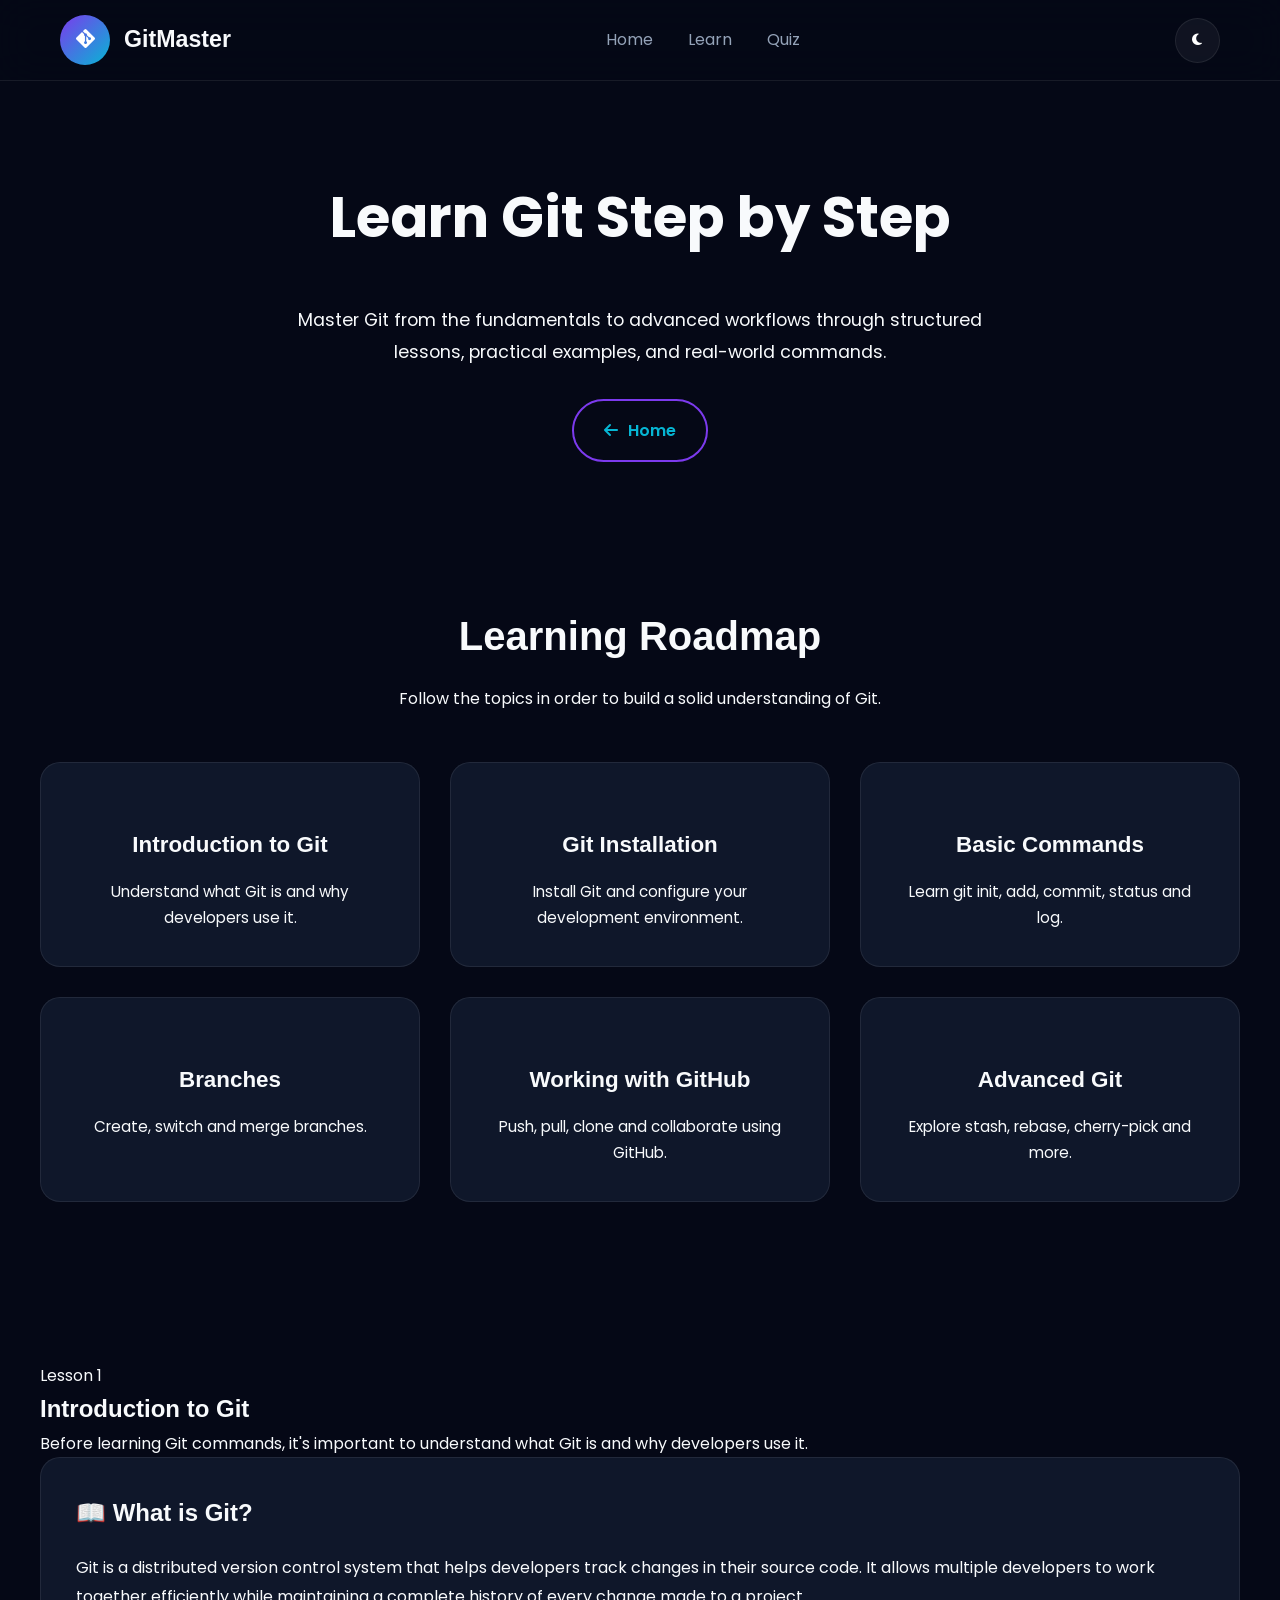
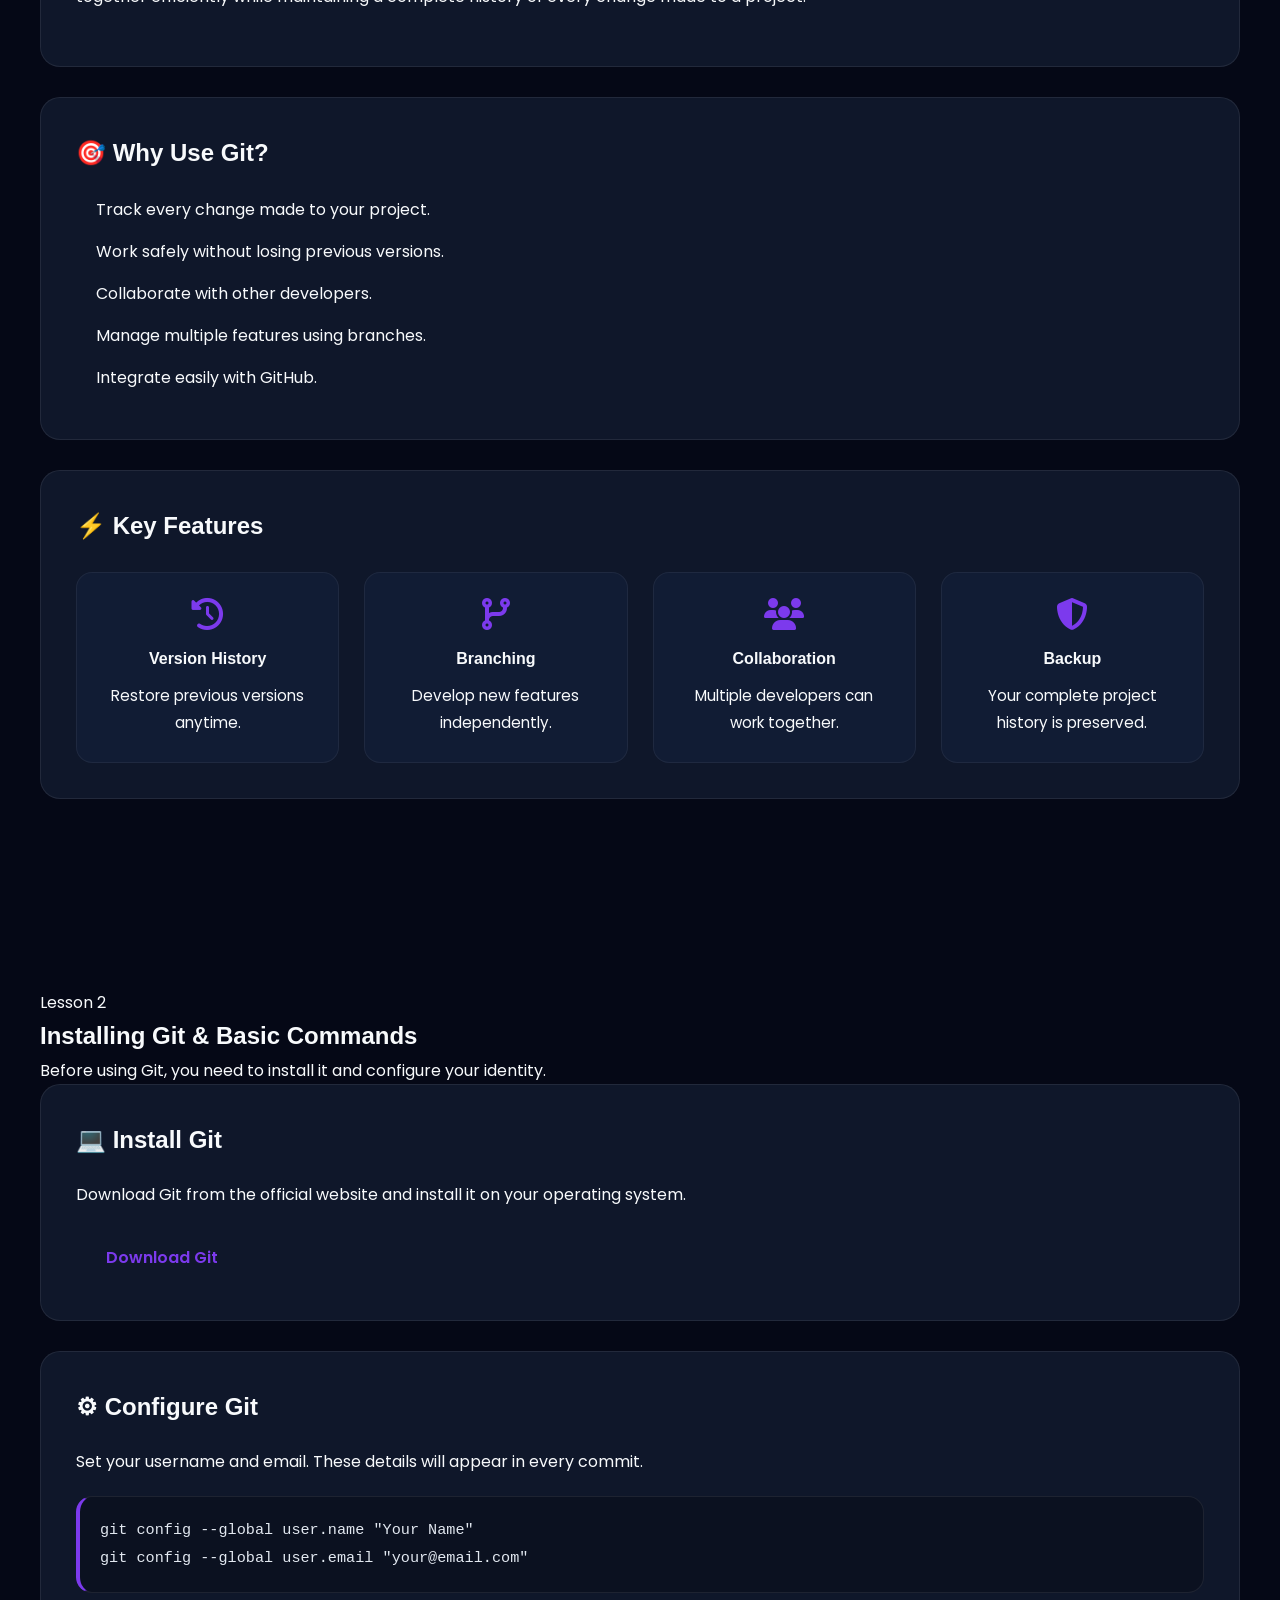
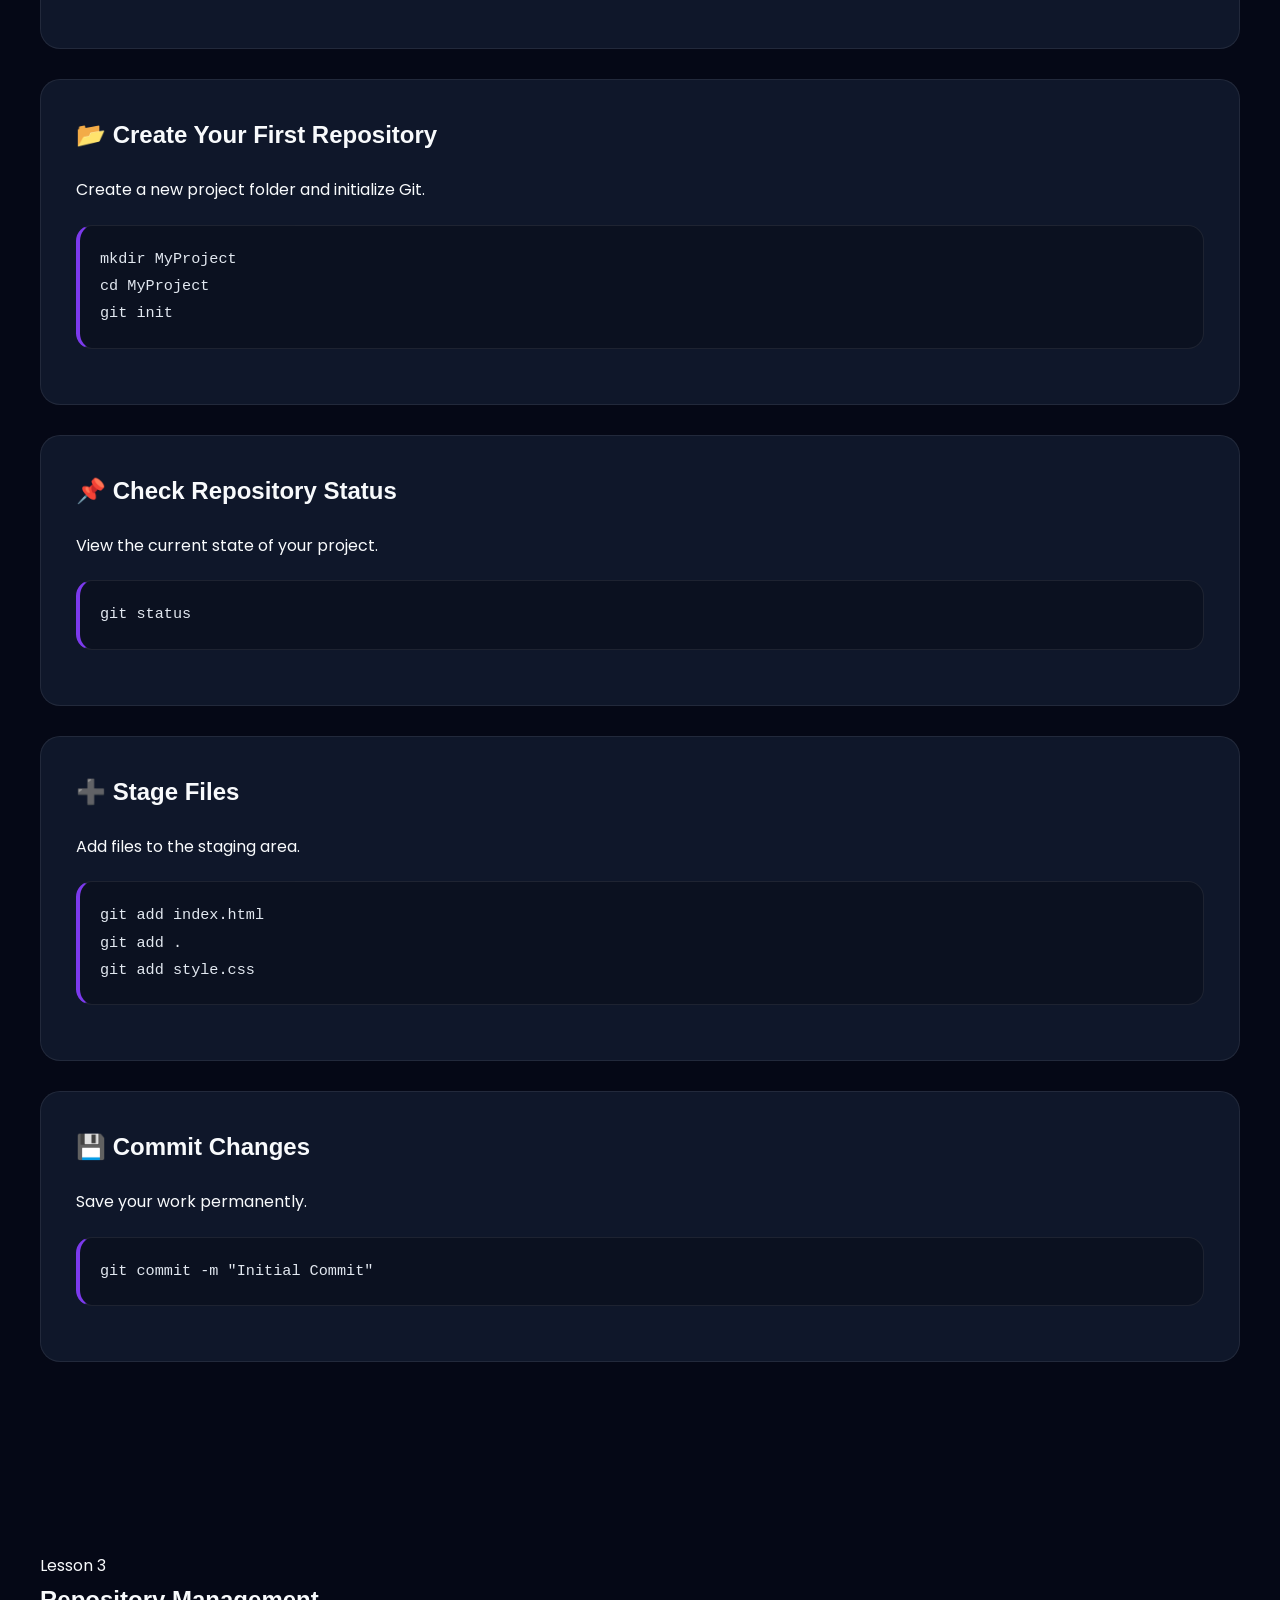
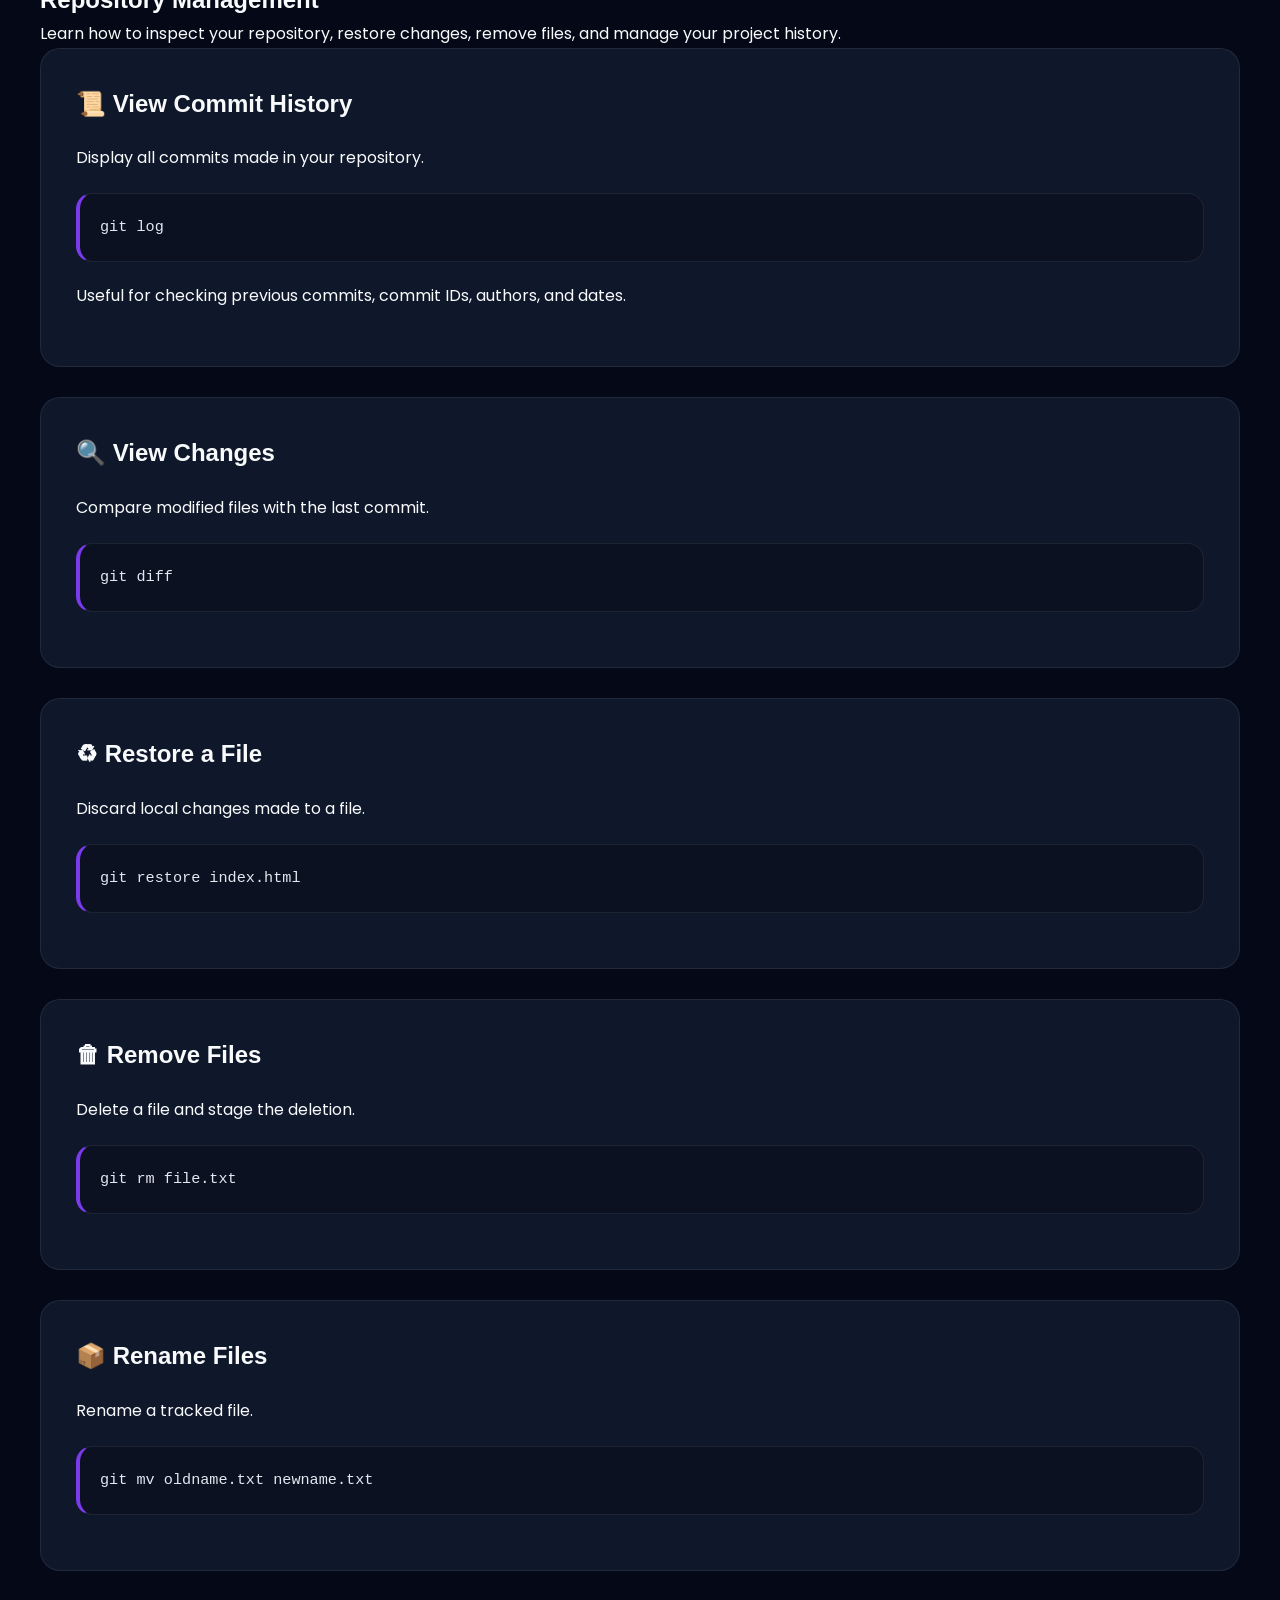
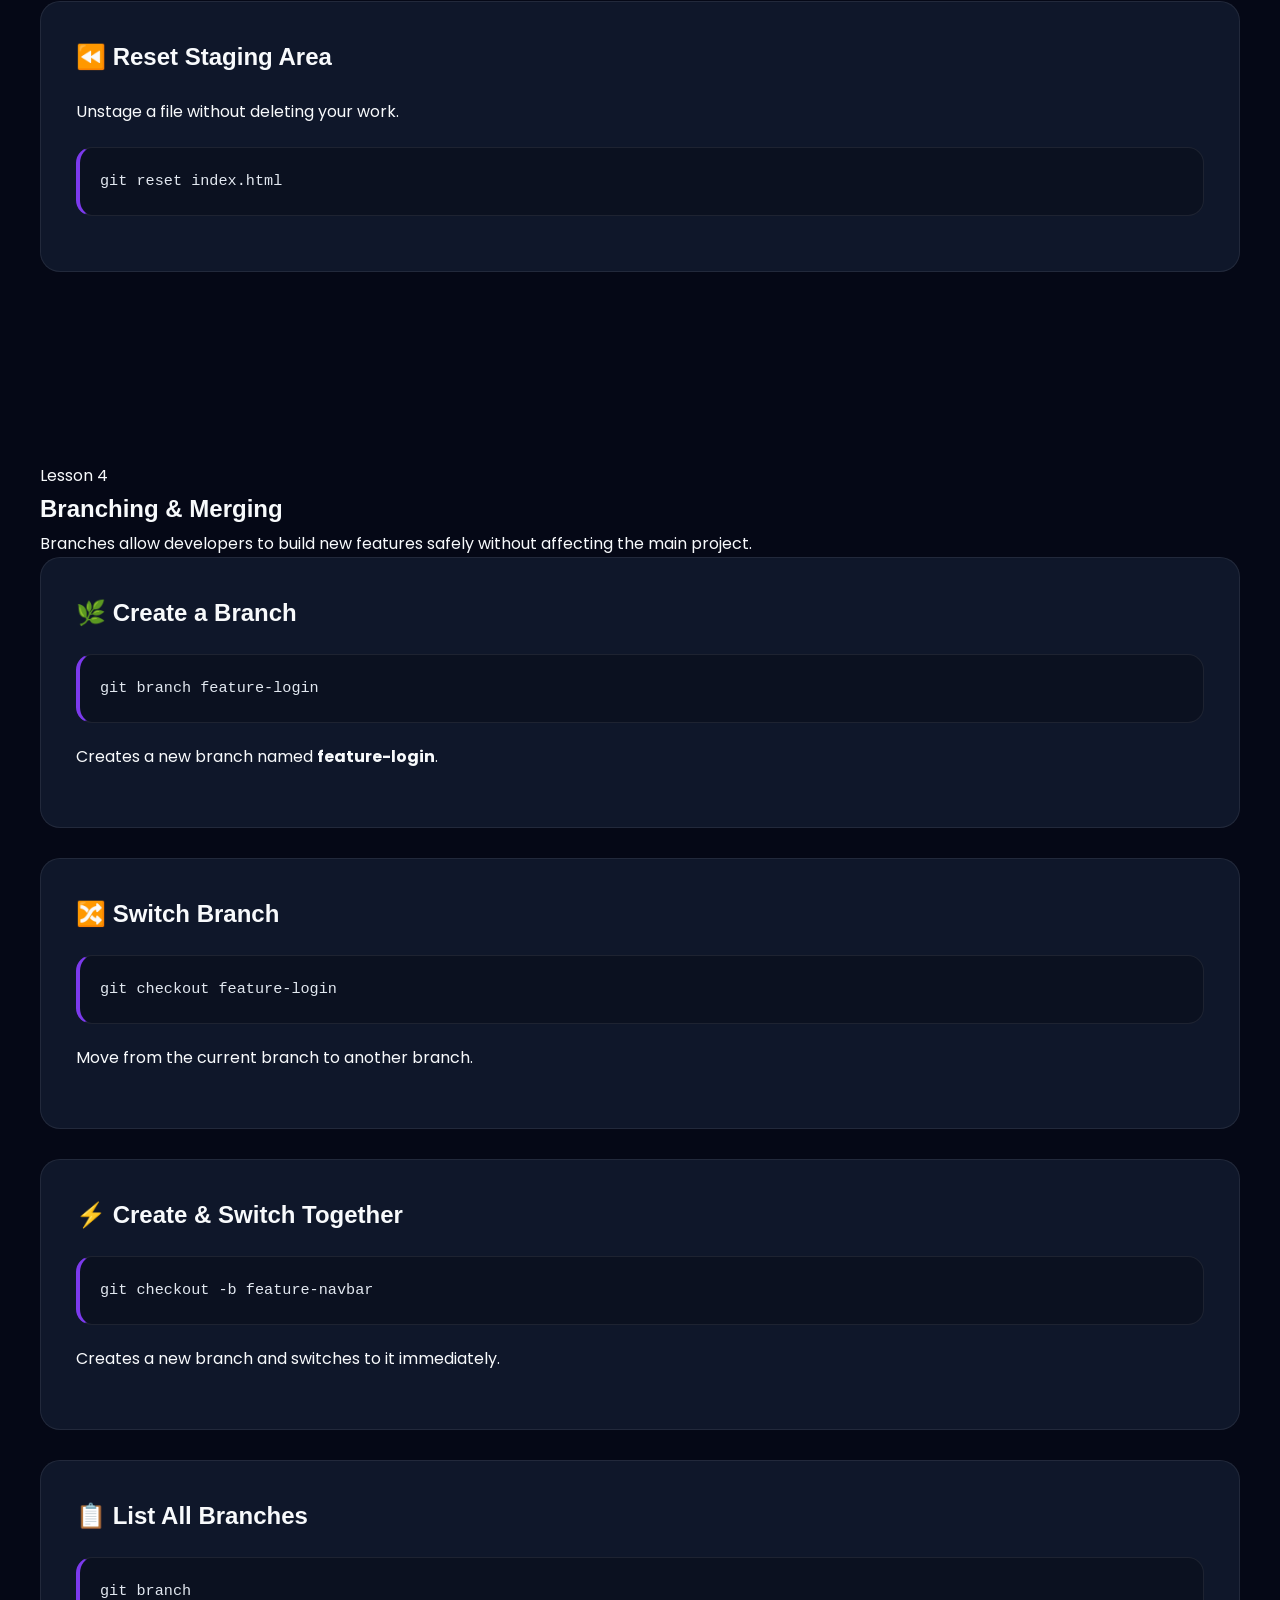
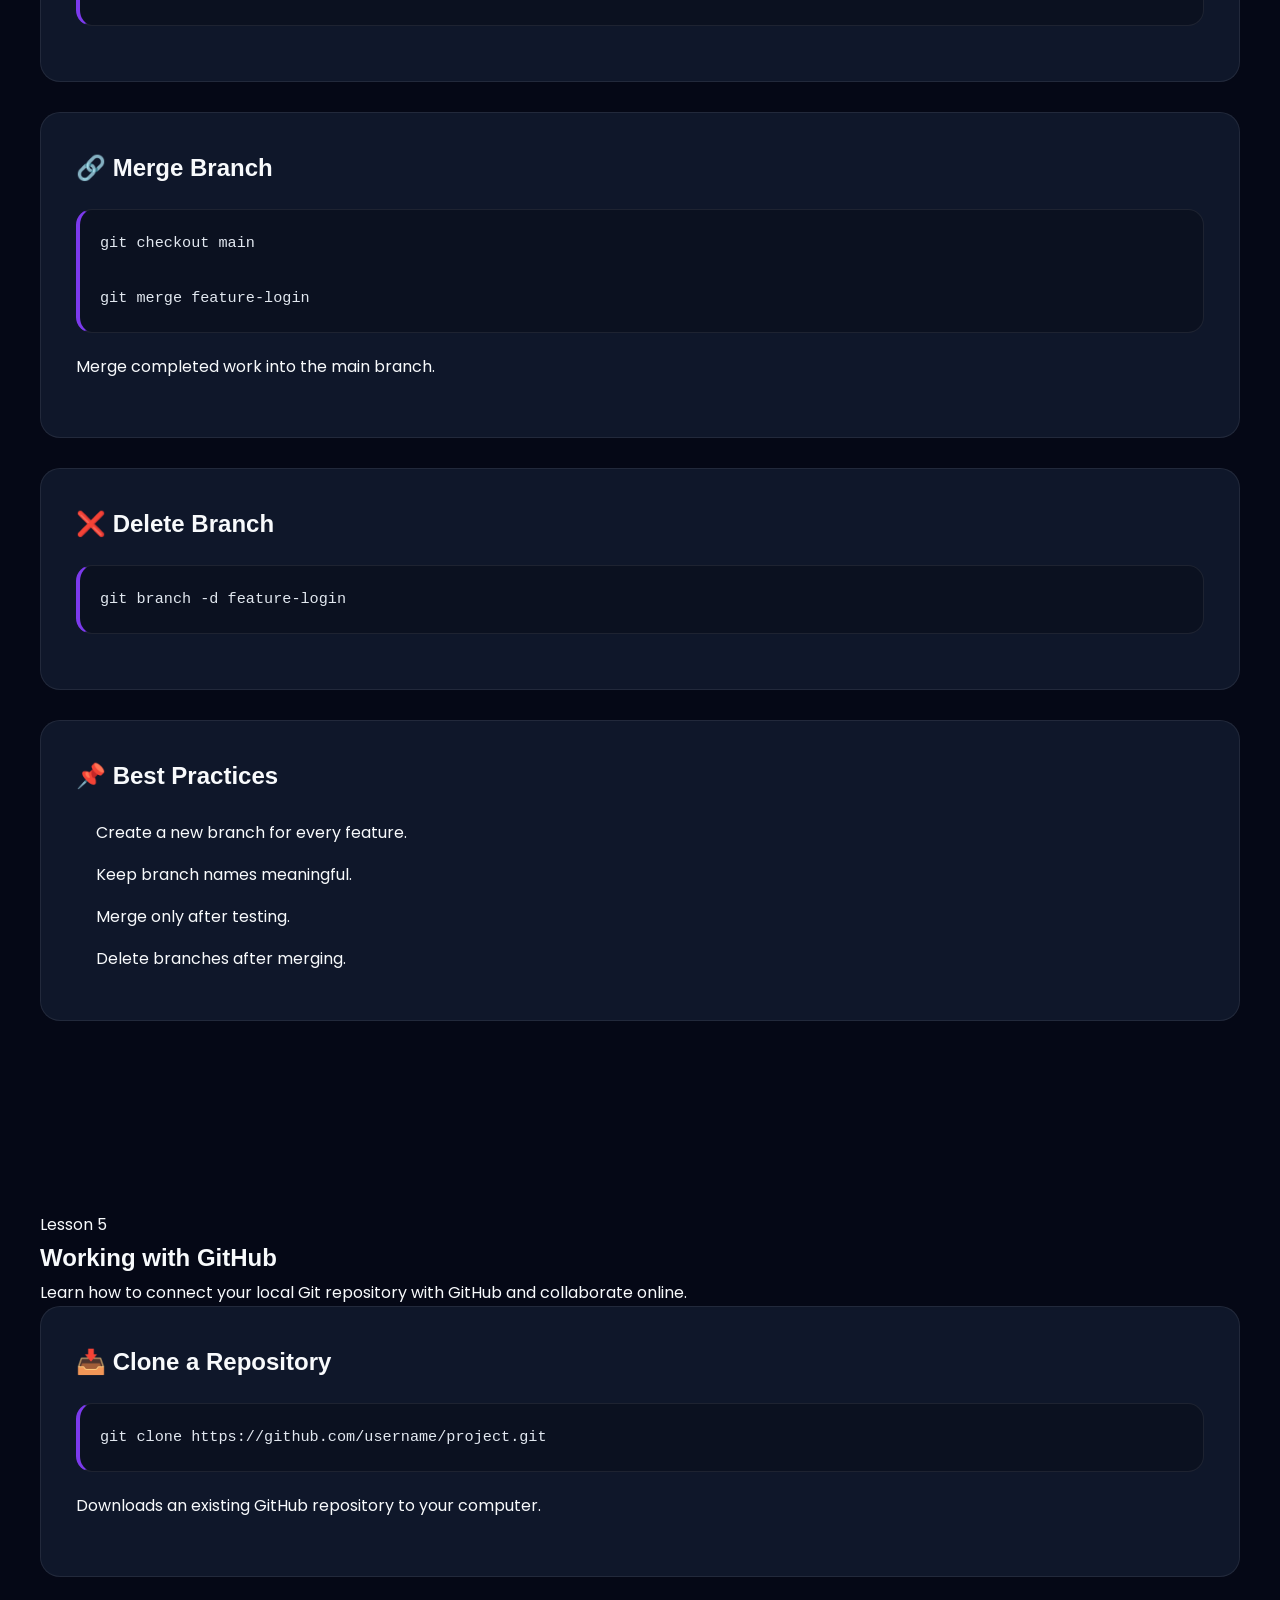
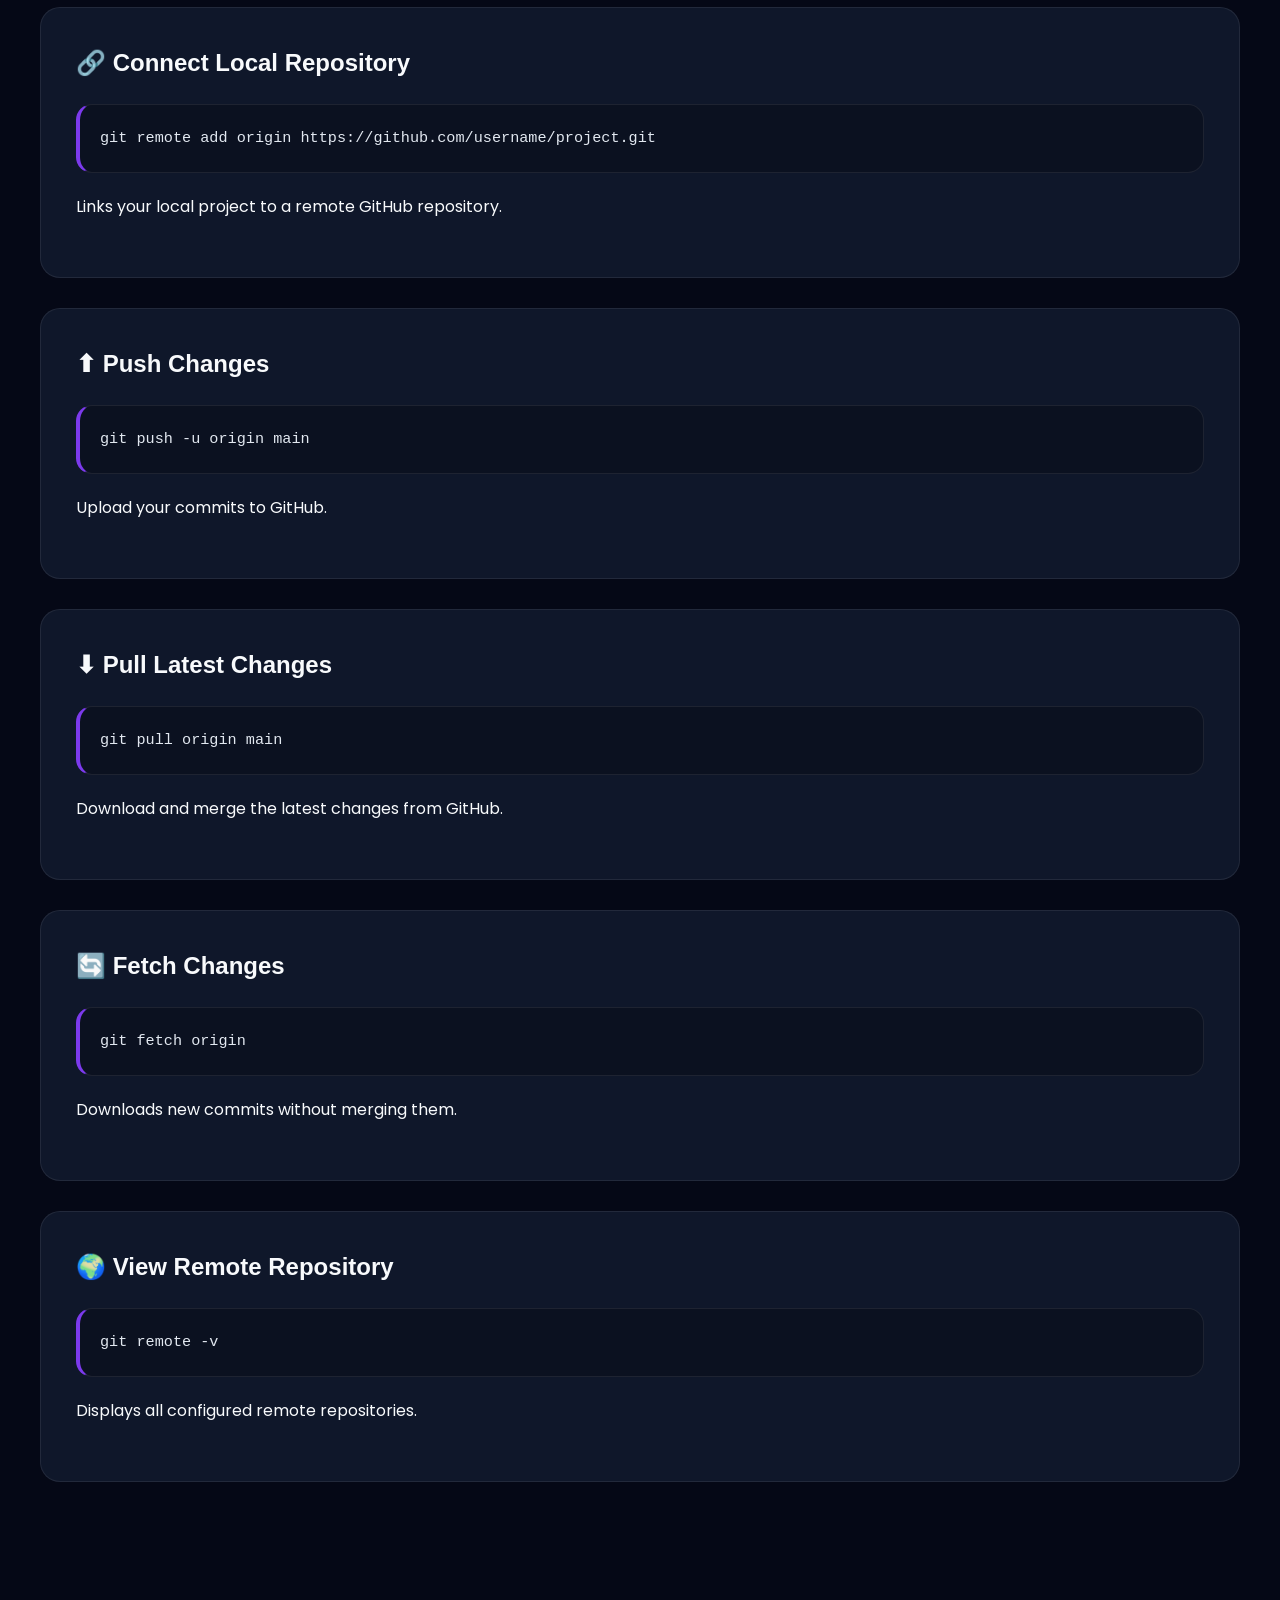
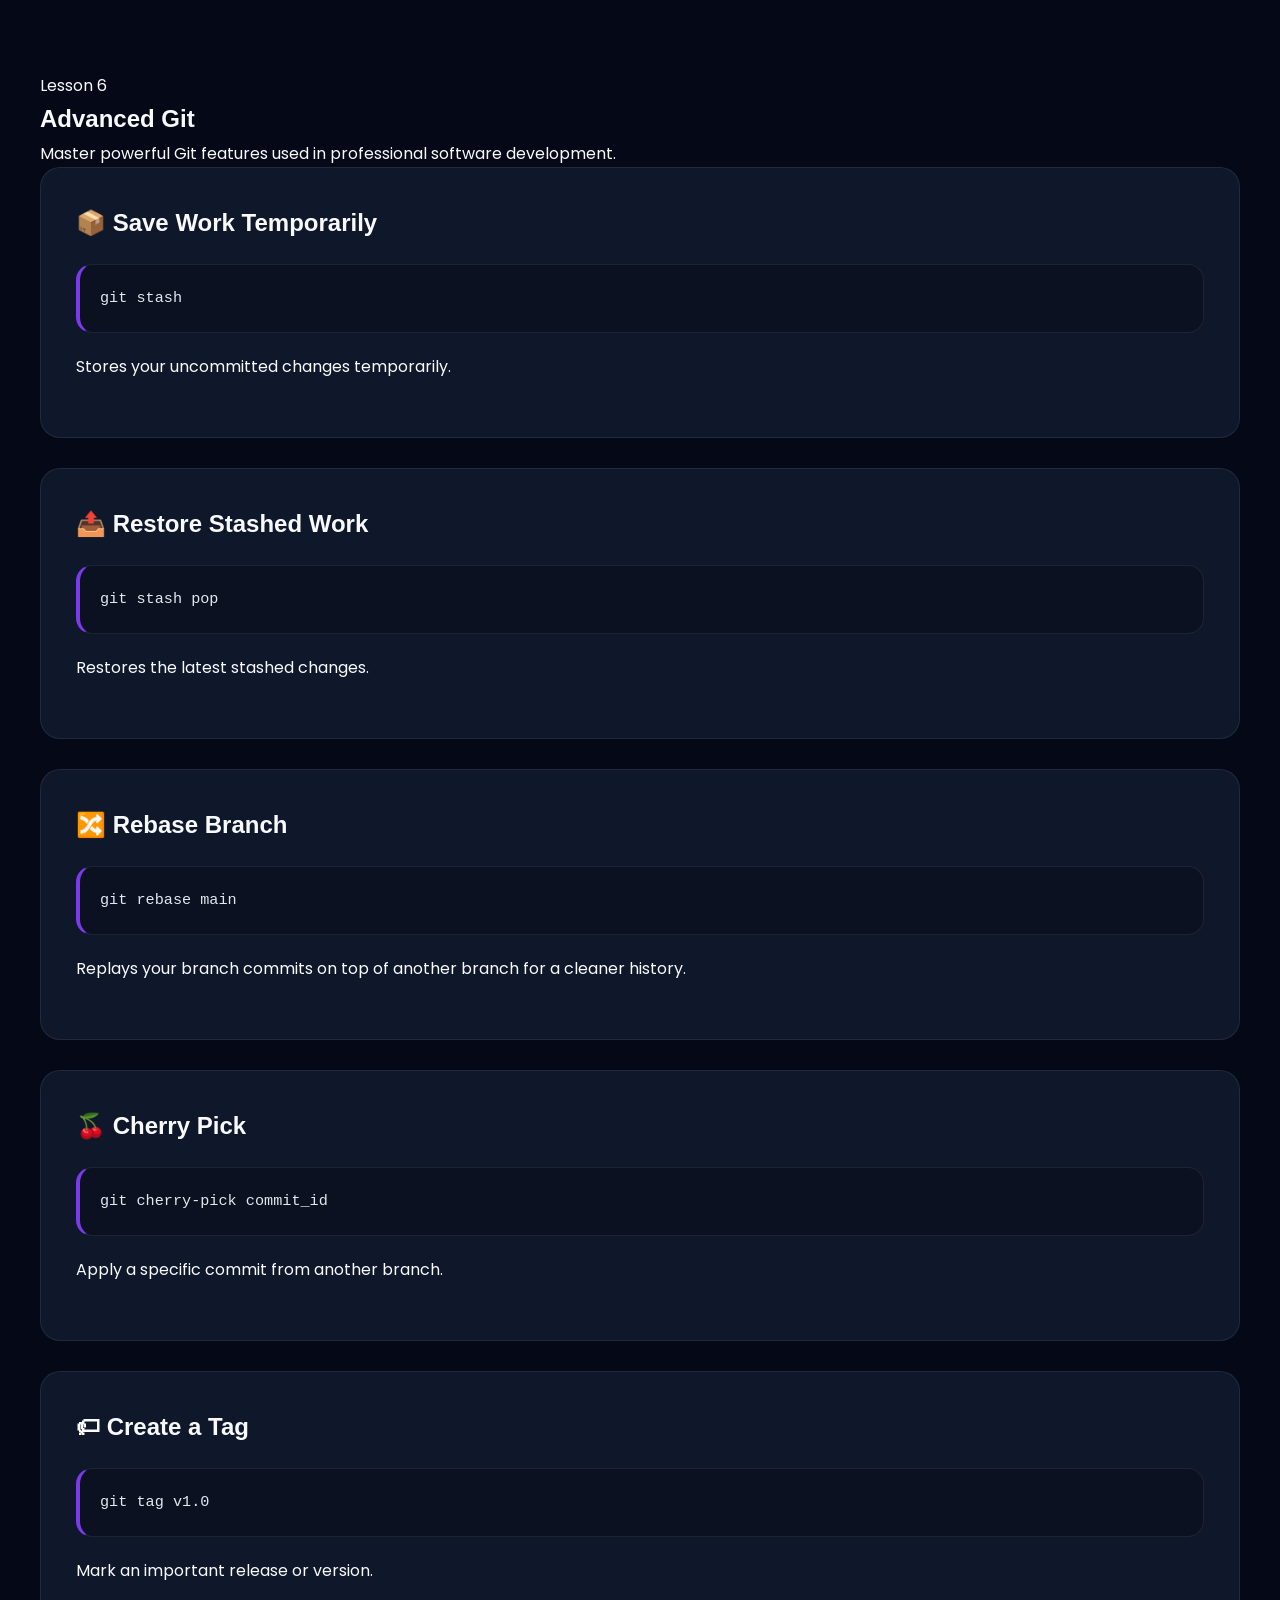
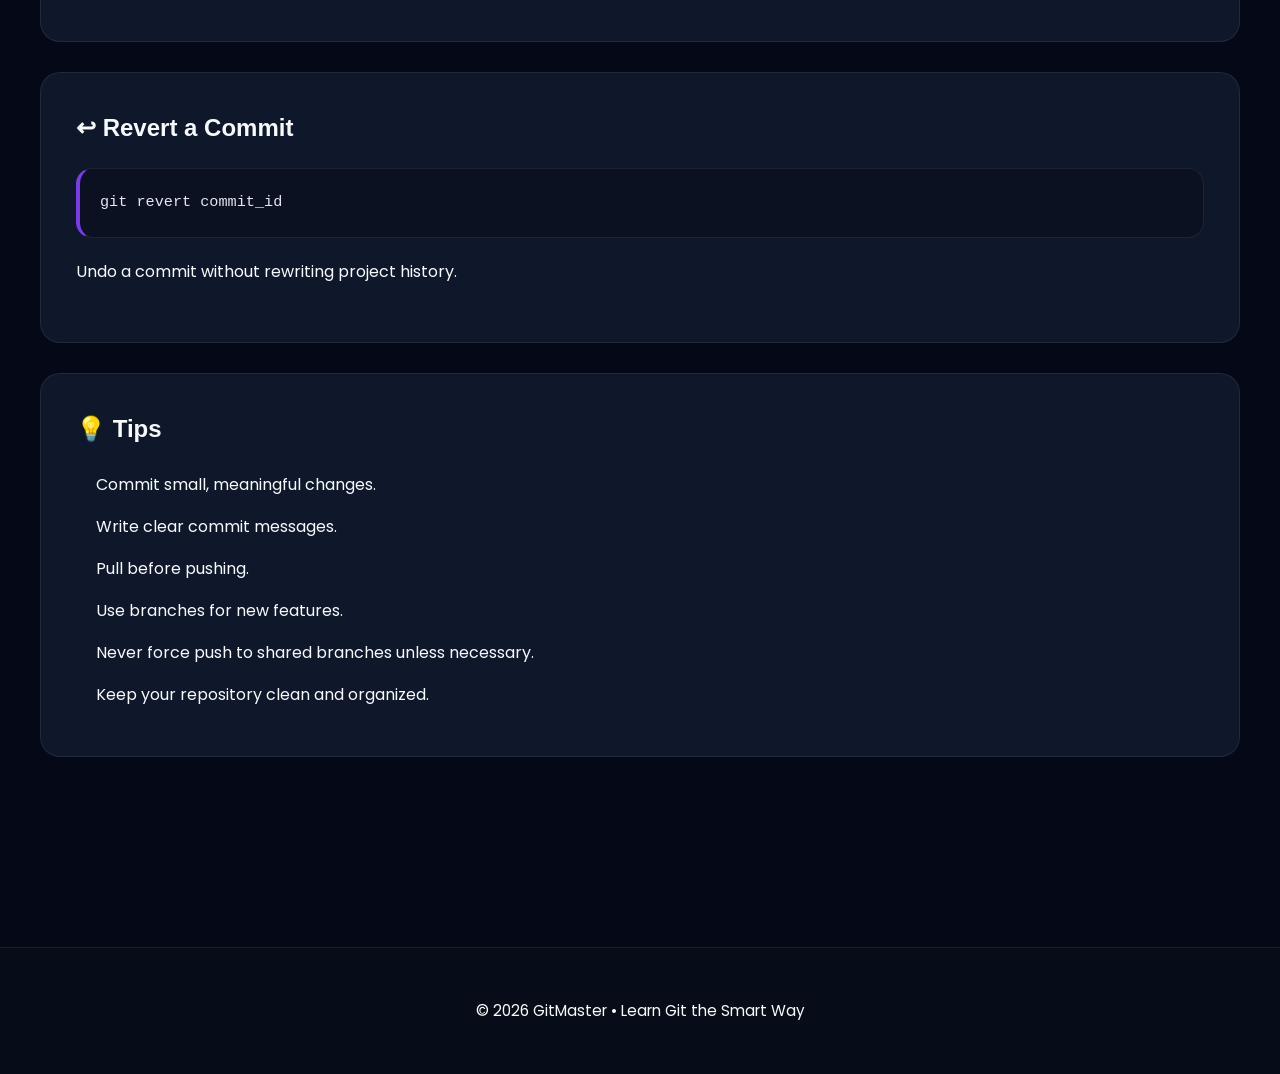
==== commit b0c5a94f: "style: improve navbar consistency, logo, and UI polish" ====
--- a/learn.html
+++ b/learn.html
@@ -34,7 +34,6 @@
             </div>
             <div class="logo-text">
                 <h2>GitMaster</h2>
-                <span>Learn Git</span>
             </div>
         </a>
         <ul class="nav-links">
@@ -44,7 +43,7 @@
         </ul>
         <div class="nav-actions">
             <button id="theme-btn">
-                i class="fas fa-moon"></i>
+                <i class="fas fa-moon"></i>
             </button>
         </div>
     </nav>
@@ -54,17 +53,16 @@
 <section class="learn-hero">
     <div class="container">
         <div class="quiz-top">
-            <div>
-                <span class="section-tag">Git Learning</span>
+            <div class="hero-content">
                 <h1>Learn Git Step by Step</h1>
                 <p>
                     Master Git from the fundamentals to advanced workflows through structured lessons, practical examples, and real-world commands.
                 </p>
+                <a href="index.html" class="back-home">
+                    <i class="fa-solid fa-arrow-left"></i>
+                    Home
+                </a>
             </div>
-            <a href="index.html" class="back-home">
-                <i class="fa-solid fa-arrow-left"></i>
-                Home
-            </a>
         </div>
     </div>
 </section>
--- a/css/style.css
+++ b/css/style.css
@@ -216,7 +216,8 @@
 }
 
 .logo-text h2{
-  font-size:1.3rem;
+  font-size:1.45rem;
+  font-weight: 700;
 }
 
 .logo-text span{
@@ -327,6 +328,8 @@
 flex-direction:column;
 gap:18px;
 max-width:520px;
+margin: 0 auto;
+align-items: center;
 }
 
 .hero-buttons .btn{
@@ -1060,22 +1063,41 @@
   --border:rgba(15,23,42,.08);
 }
 
+/*========== LIGHT THEME NAVBAR ==========*/
+
+.light-theme header{
+background:rgba(255,255,255,.92);
+backdrop-filter:blur(20px);
+border-bottom:1px solid rgba(15,23,42,.12);
+box-shadow:0 4px 20px rgba(15,23,42,.08);
+}
+
+.light-theme .nav-links a{
+color:#334155;
+}
+
+.light-theme .nav-links a:hover,
+.light-theme .nav-links a.active{
+color:var(--primary);
+}
+
+.light-theme #theme-btn,
+.light-theme .menu-btn{
+background:#f1f5f9;
+border:1px solid rgba(15,23,42,.12);
+color:#0f172a;
+}
+
+.light-theme .logo-text h2{
+color:#0f172a;
+}
+
+.light-theme .logo-text span{
+color:#64748b;
+}
+
 .hidden{
 opacity:0;
 transform:translateY(50px);
 transition:.7s ease;
-}
-
-.show{
-opacity:1;
-transform:translateY(0);
-}
-
-.faq-item.open{
-border-color:var(--primary);
-}
-
-.glow{
-box-shadow:0 0 35px rgba(124,58,237,.45);
-border-color:var(--primary)!important;
 }
--- a/css/learn.css
+++ b/css/learn.css
@@ -5,7 +5,7 @@
 /*==========HERO==========*/
 
 .learn-hero{
-padding:140px 0 90px;
+padding:140px 0 40px;
 text-align:center;
 }
 
@@ -387,24 +387,29 @@
 
 }
 
-/*==========QUIZ STYLE HERO==========*/
+/*========== LEARN HERO ==========*/
 
 .quiz-top{
 display:flex;
-justify-content:space-between;
+justify-content:center;
+margin:30px auto 20px;
+max-width:1100px;
+}
+
+.hero-content{
+max-width:850px;
+display:flex;
+flex-direction:column;
 align-items:center;
-gap:40px;
-margin-top:30px;
-margin-bottom:60px;
-}
-
-.quiz-top>div{
-flex:1;
+text-align:center;
+gap:20px;
+margin:0 auto;
 }
 
 .back-home{
-display:flex;
+display:inline-flex;
 align-items:center;
+justify-content:center;
 gap:10px;
 padding:16px 30px;
 border:2px solid var(--primary);
@@ -413,6 +418,7 @@
 background:transparent;
 font-weight:600;
 transition:var(--transition);
+margin-top:10px;
 }
 
 .back-home:hover{
@@ -422,6 +428,13 @@
 transform:translateY(-3px);
 }
 
+.back-home:hover{
+background:linear-gradient(135deg,var(--primary),var(--secondary));
+color:#fff;
+border-color:transparent;
+transform:translateY(-3px);
+}
+
 @media(max-width:768px){
 
 .quiz-top{
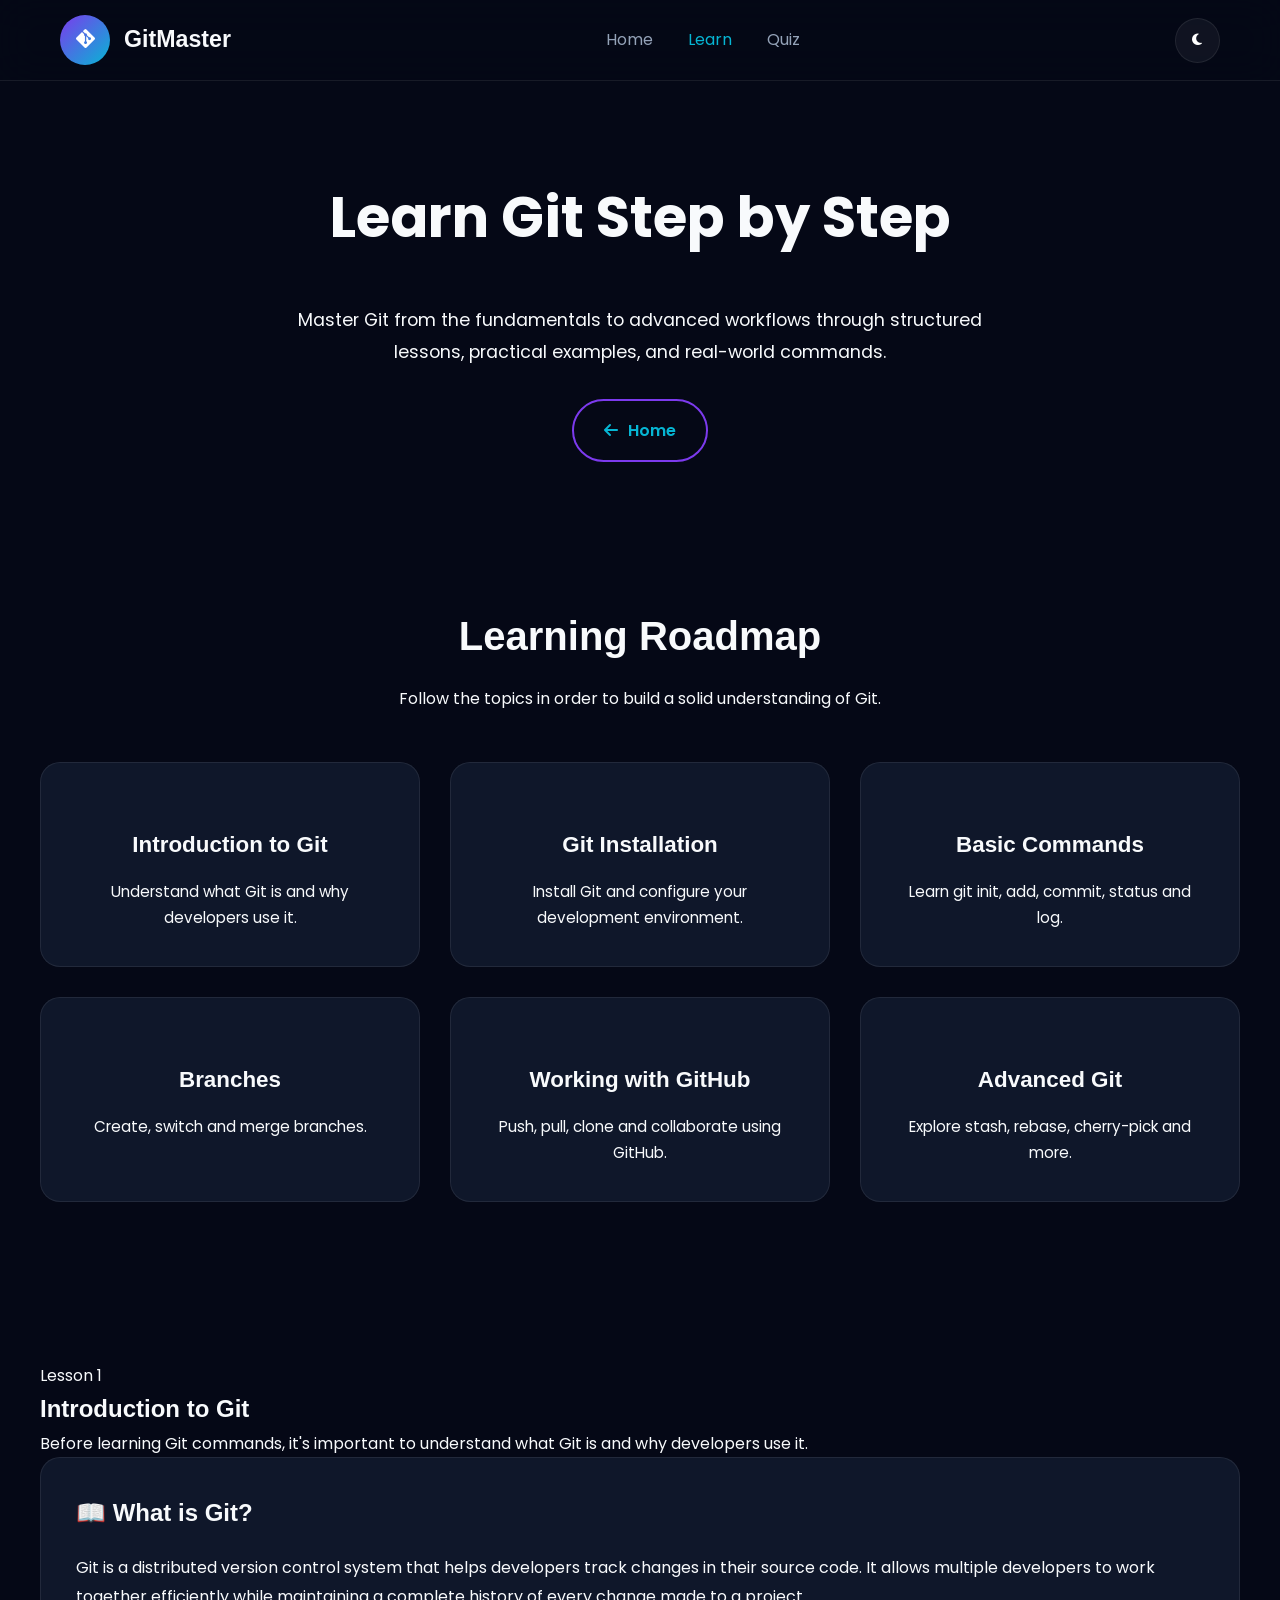
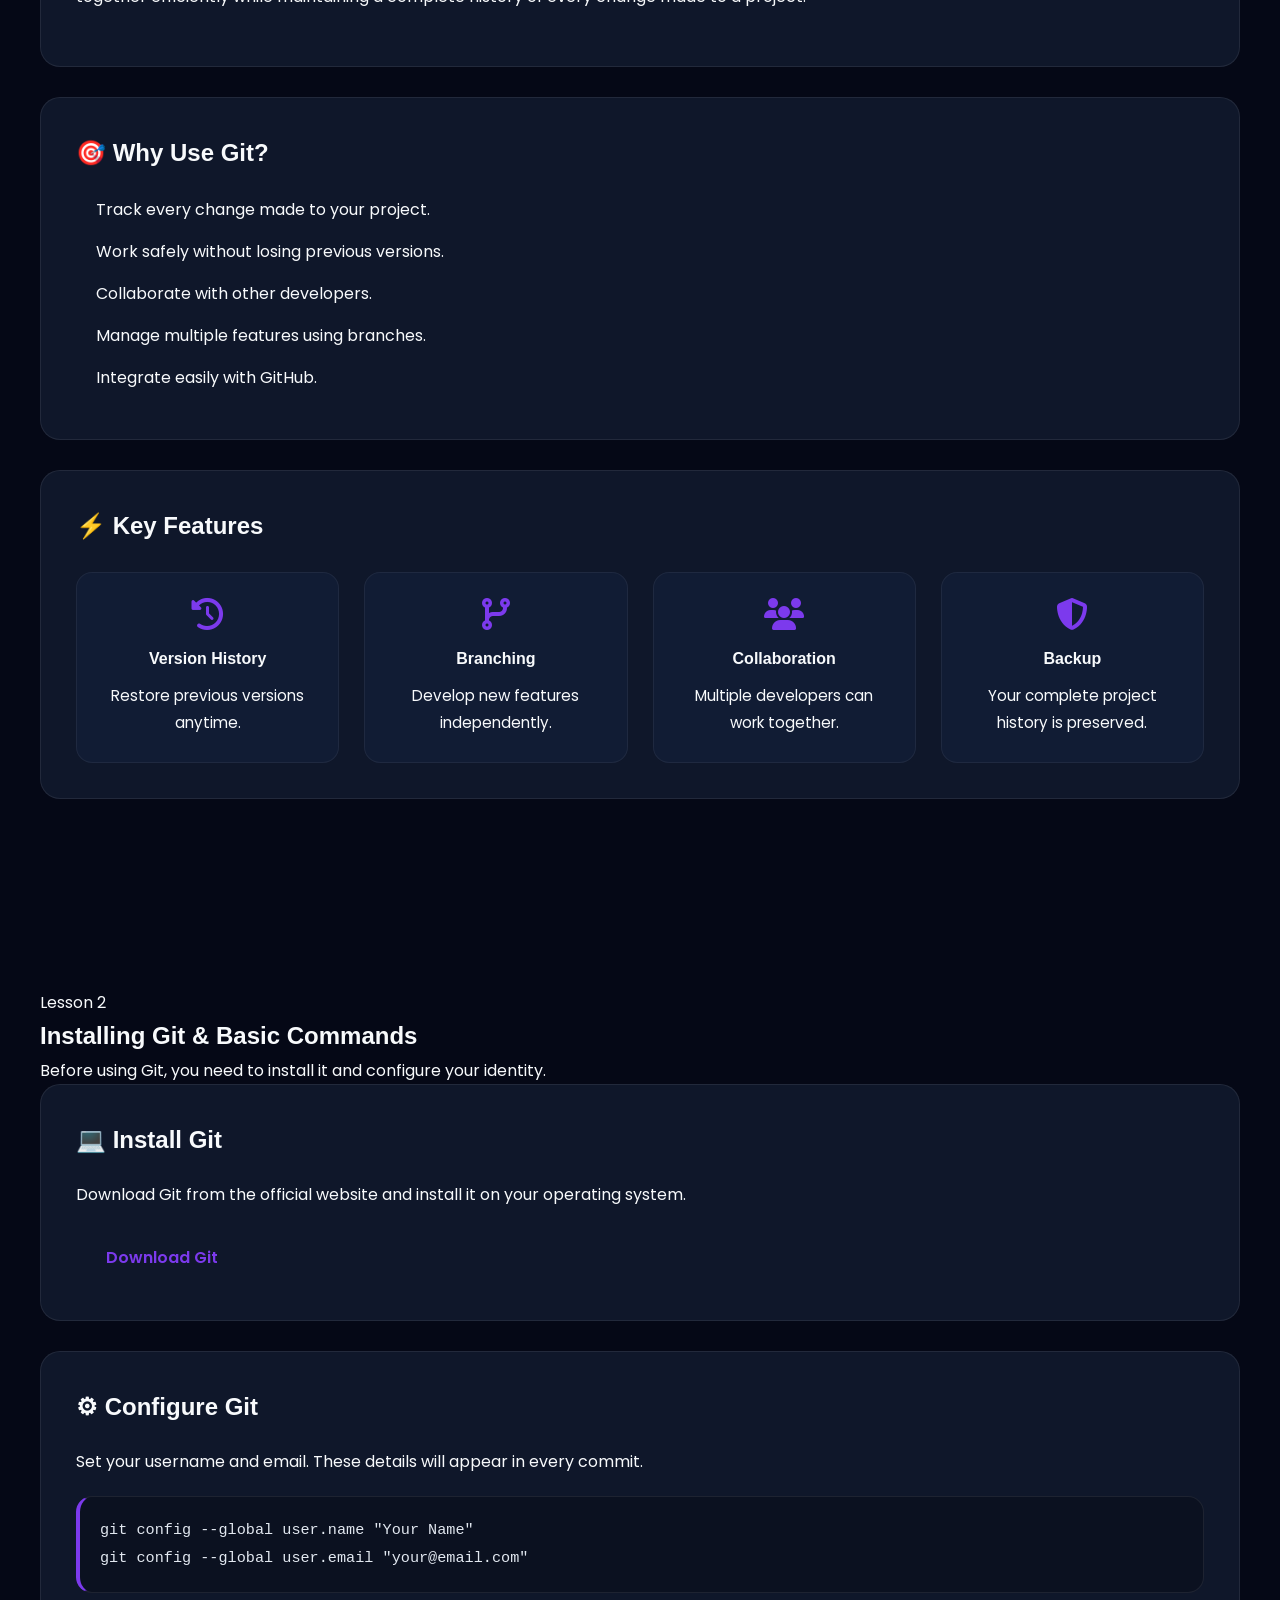
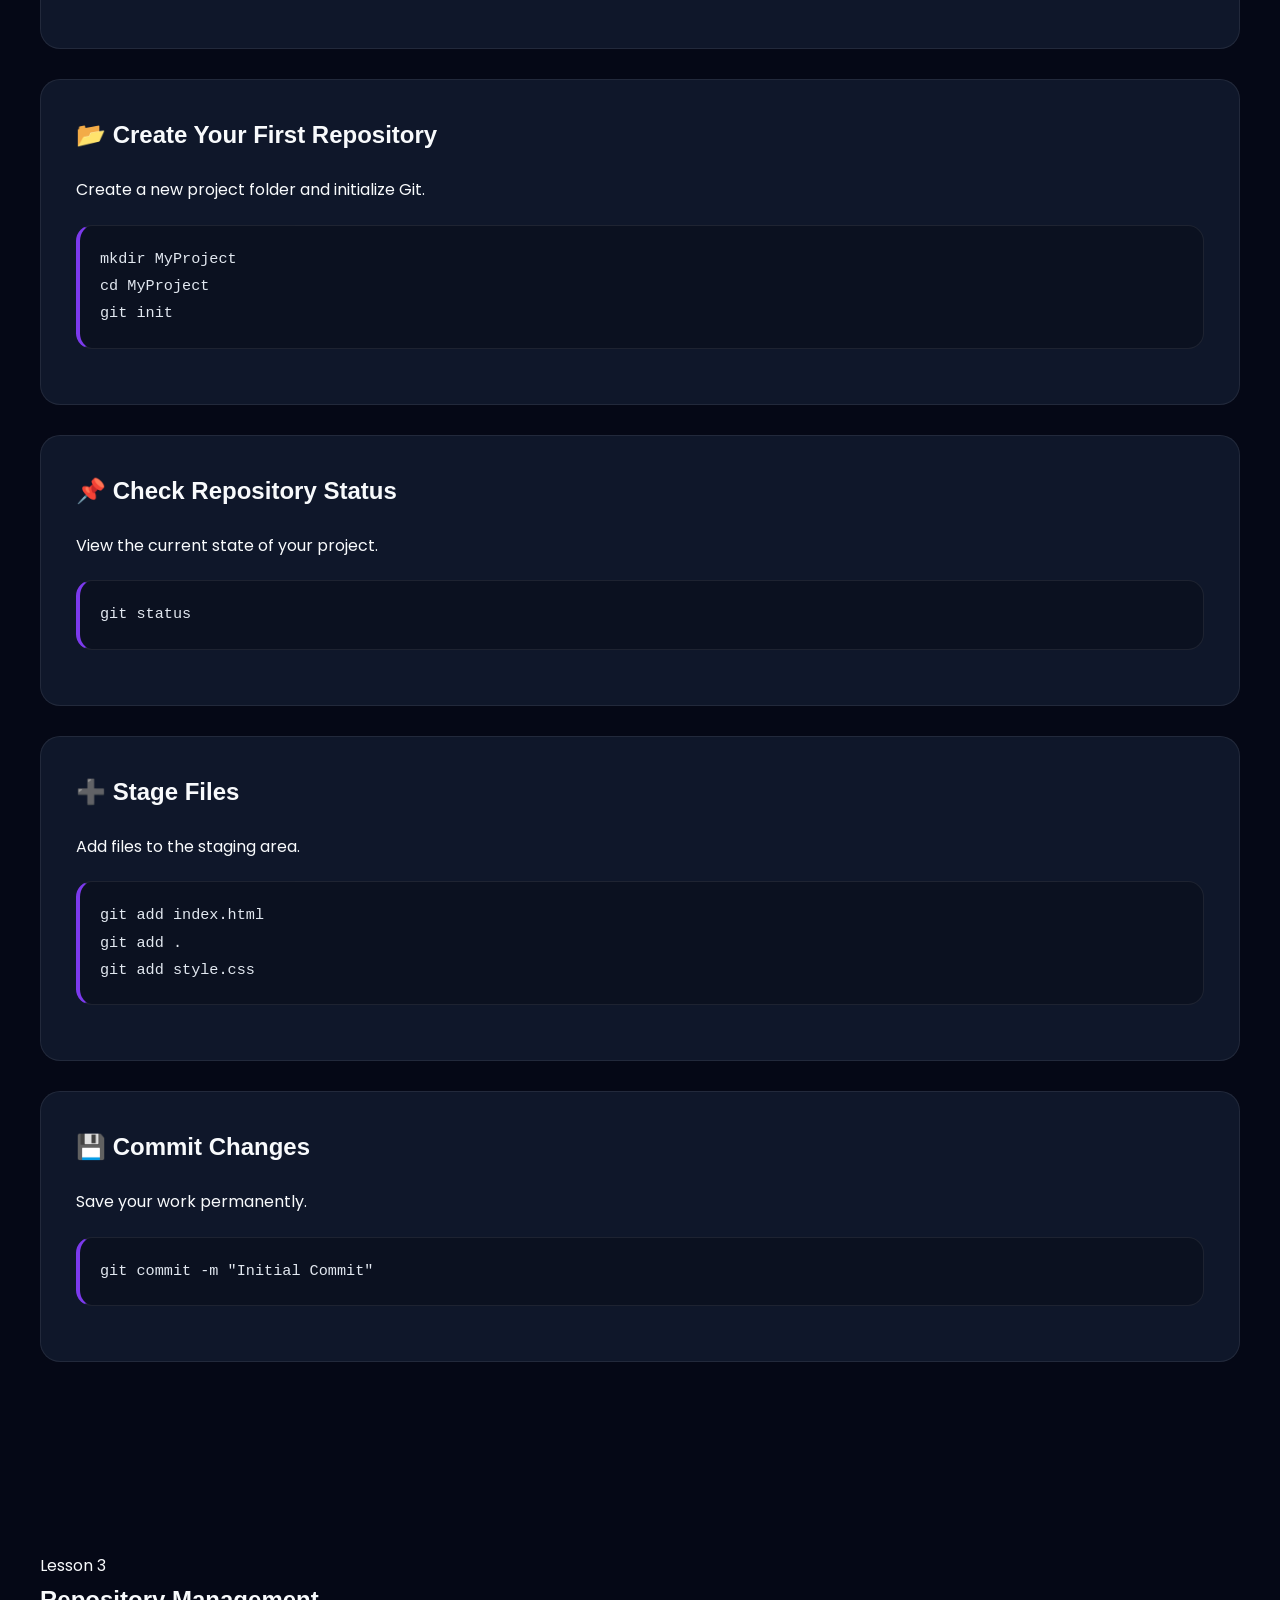
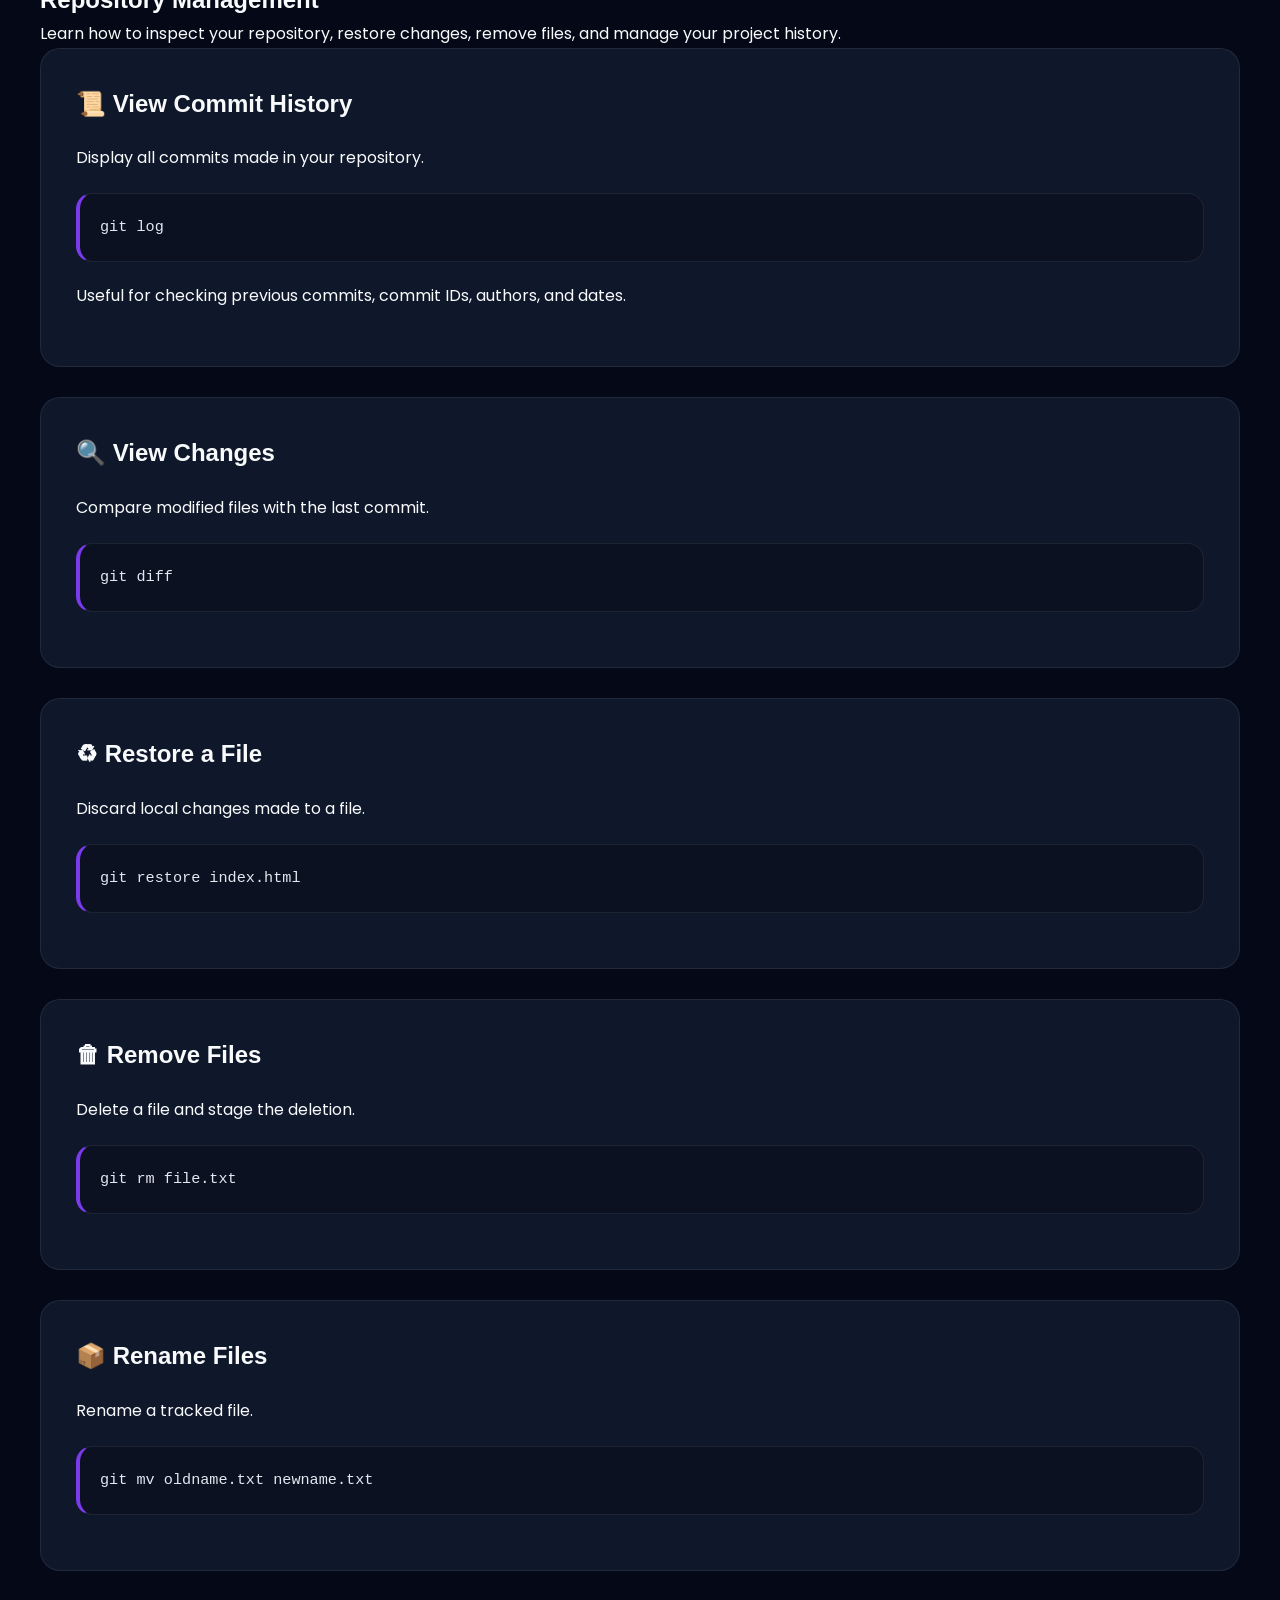
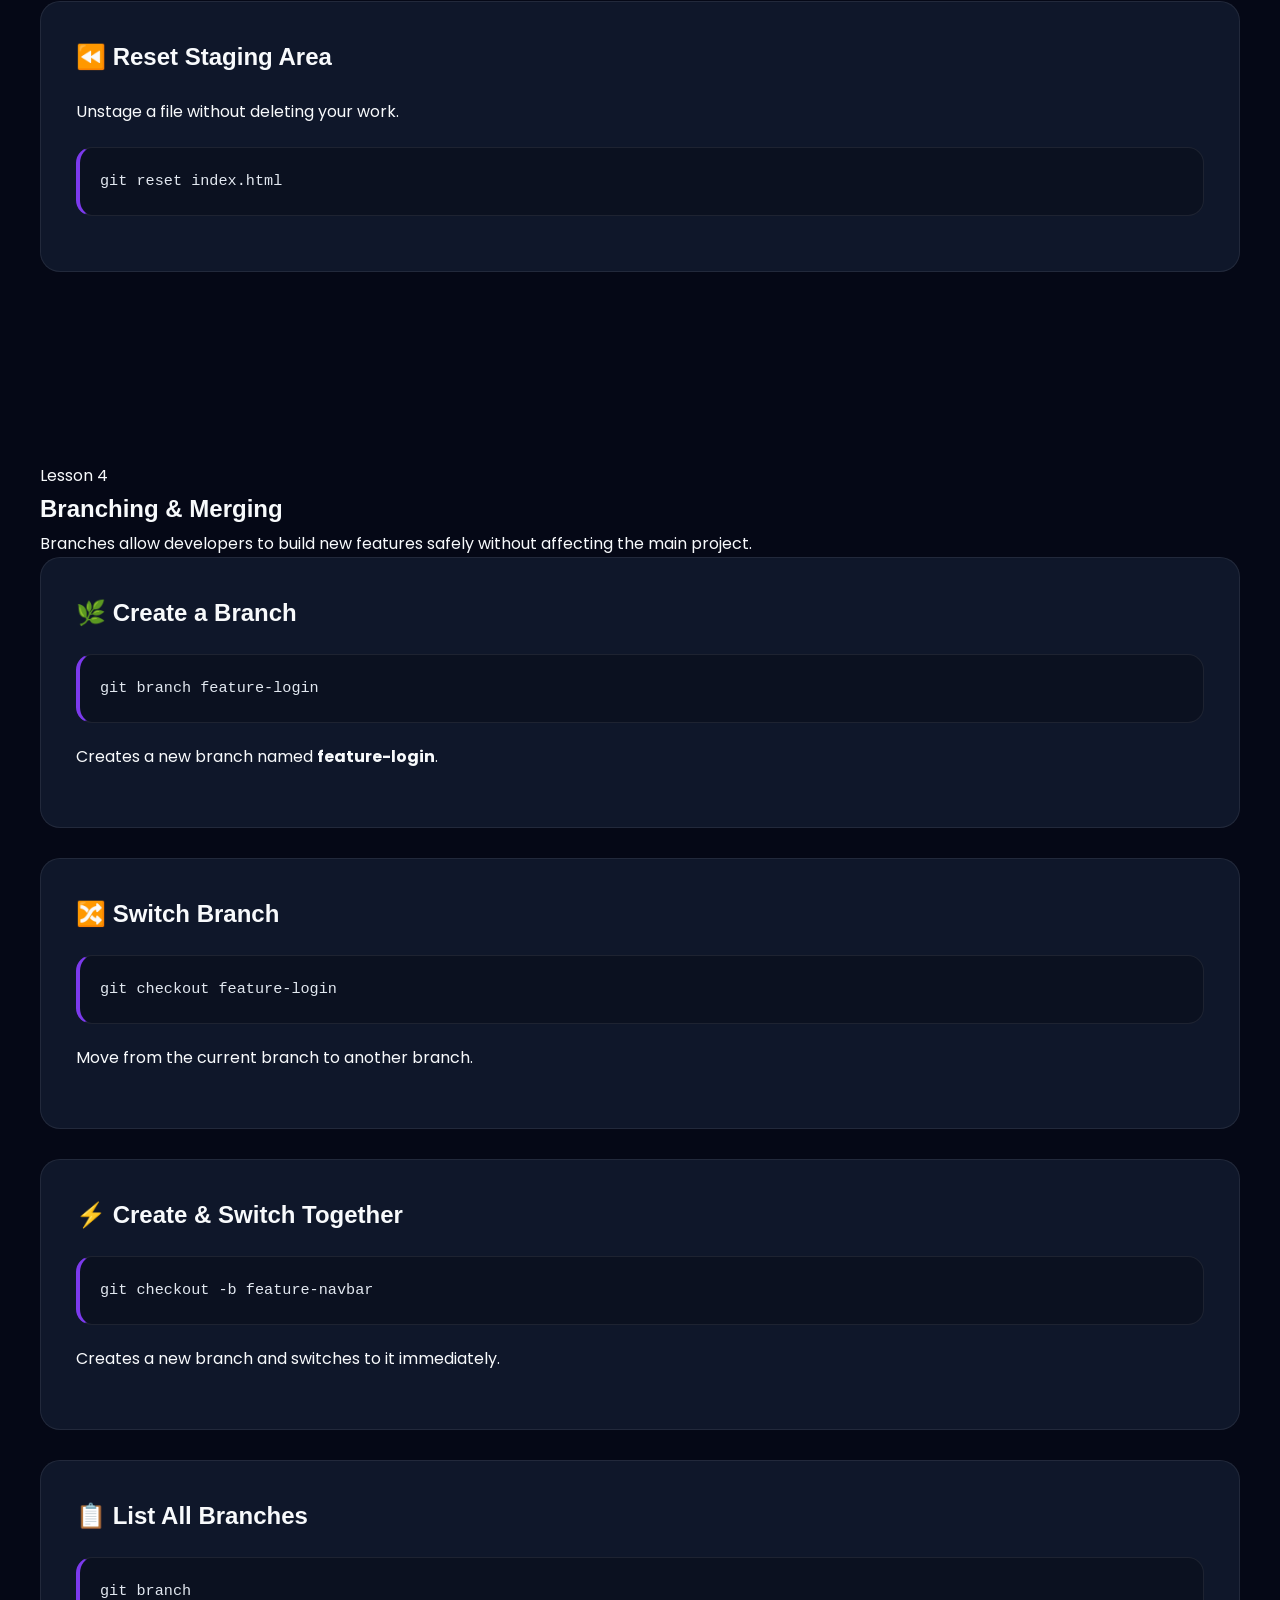
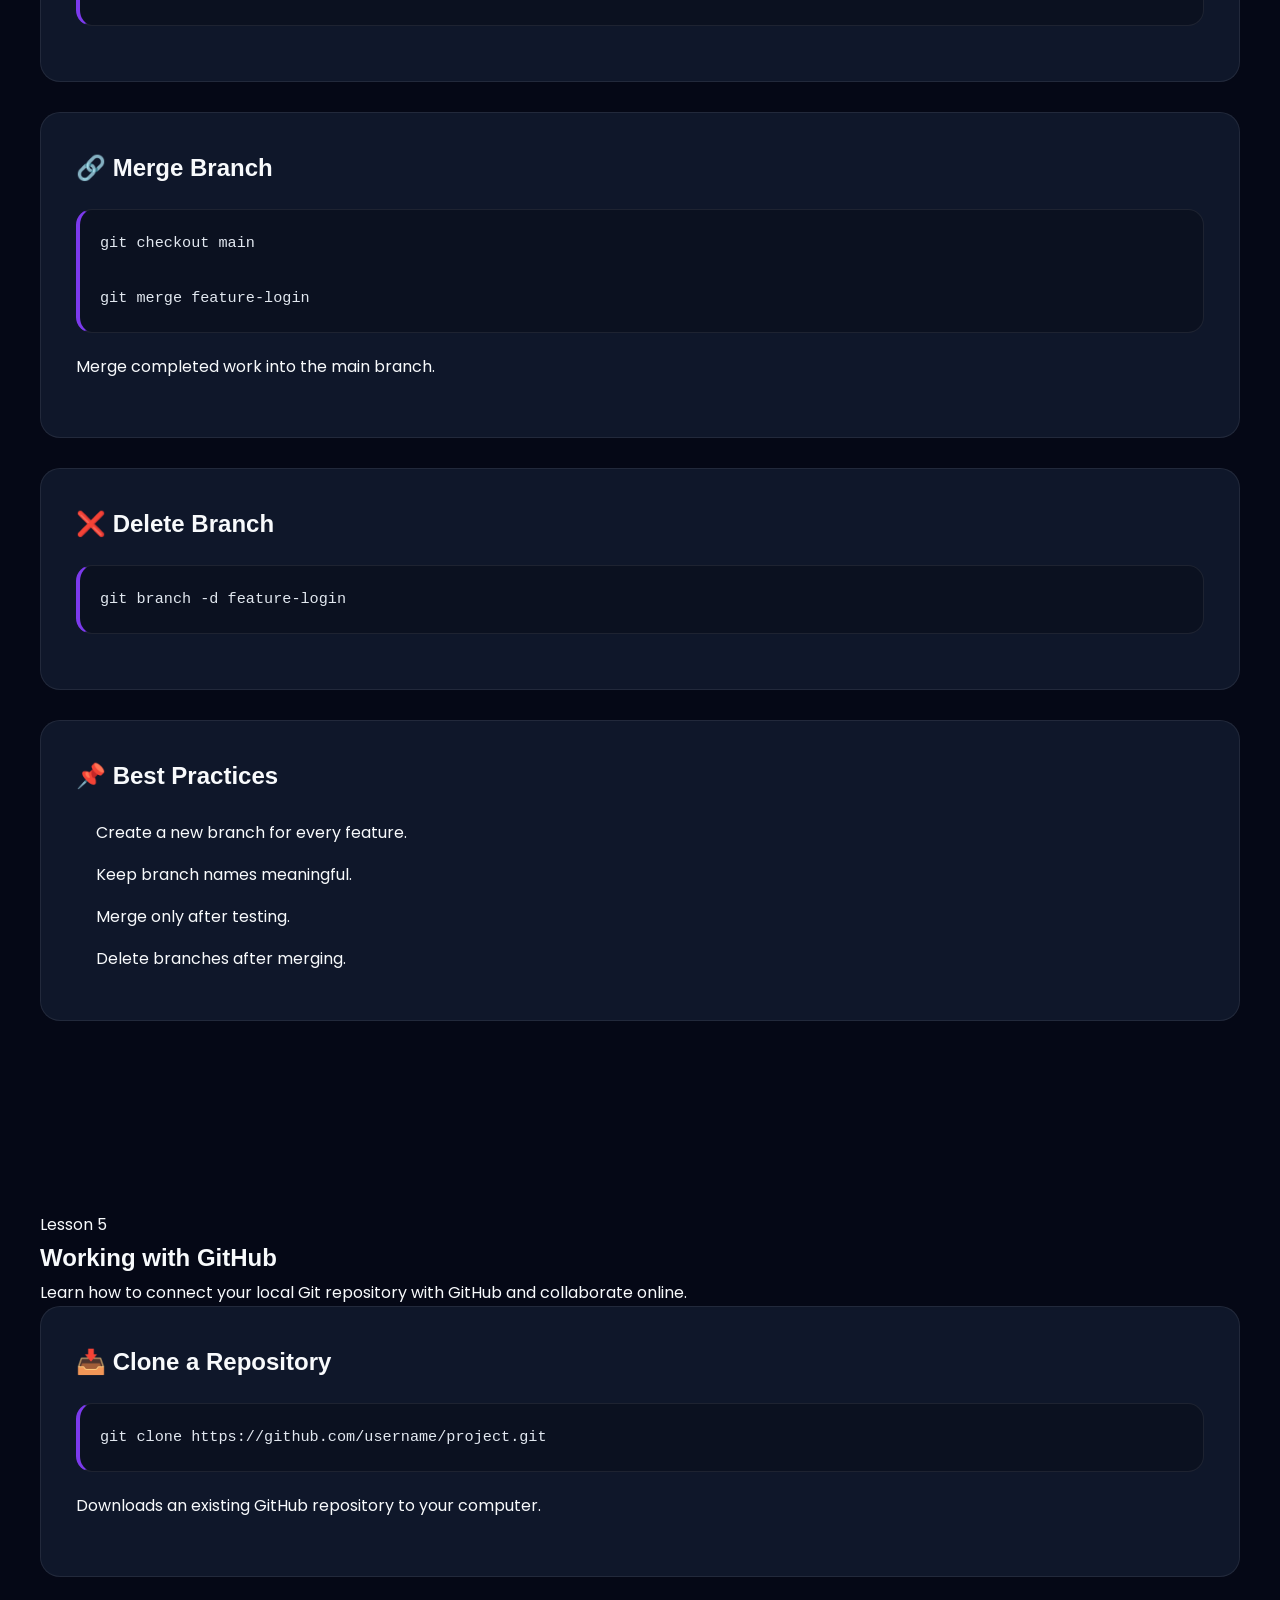
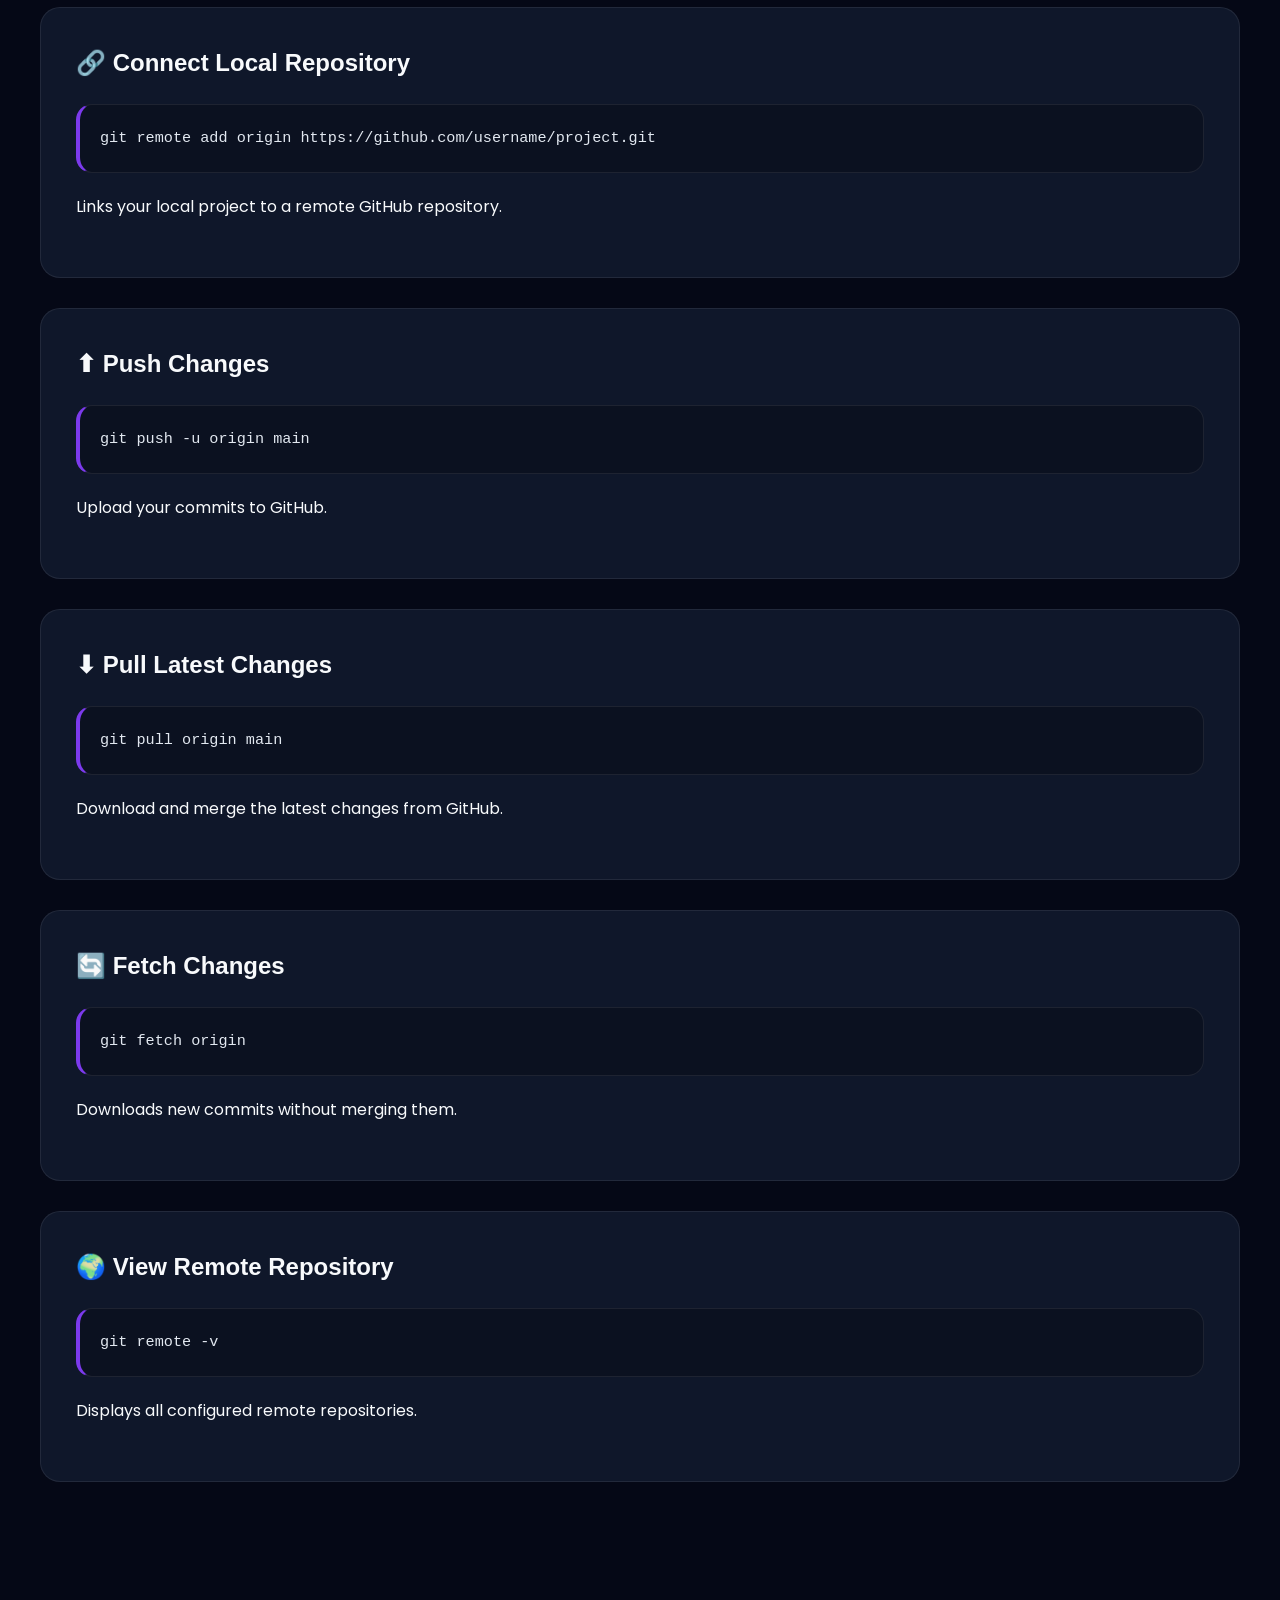
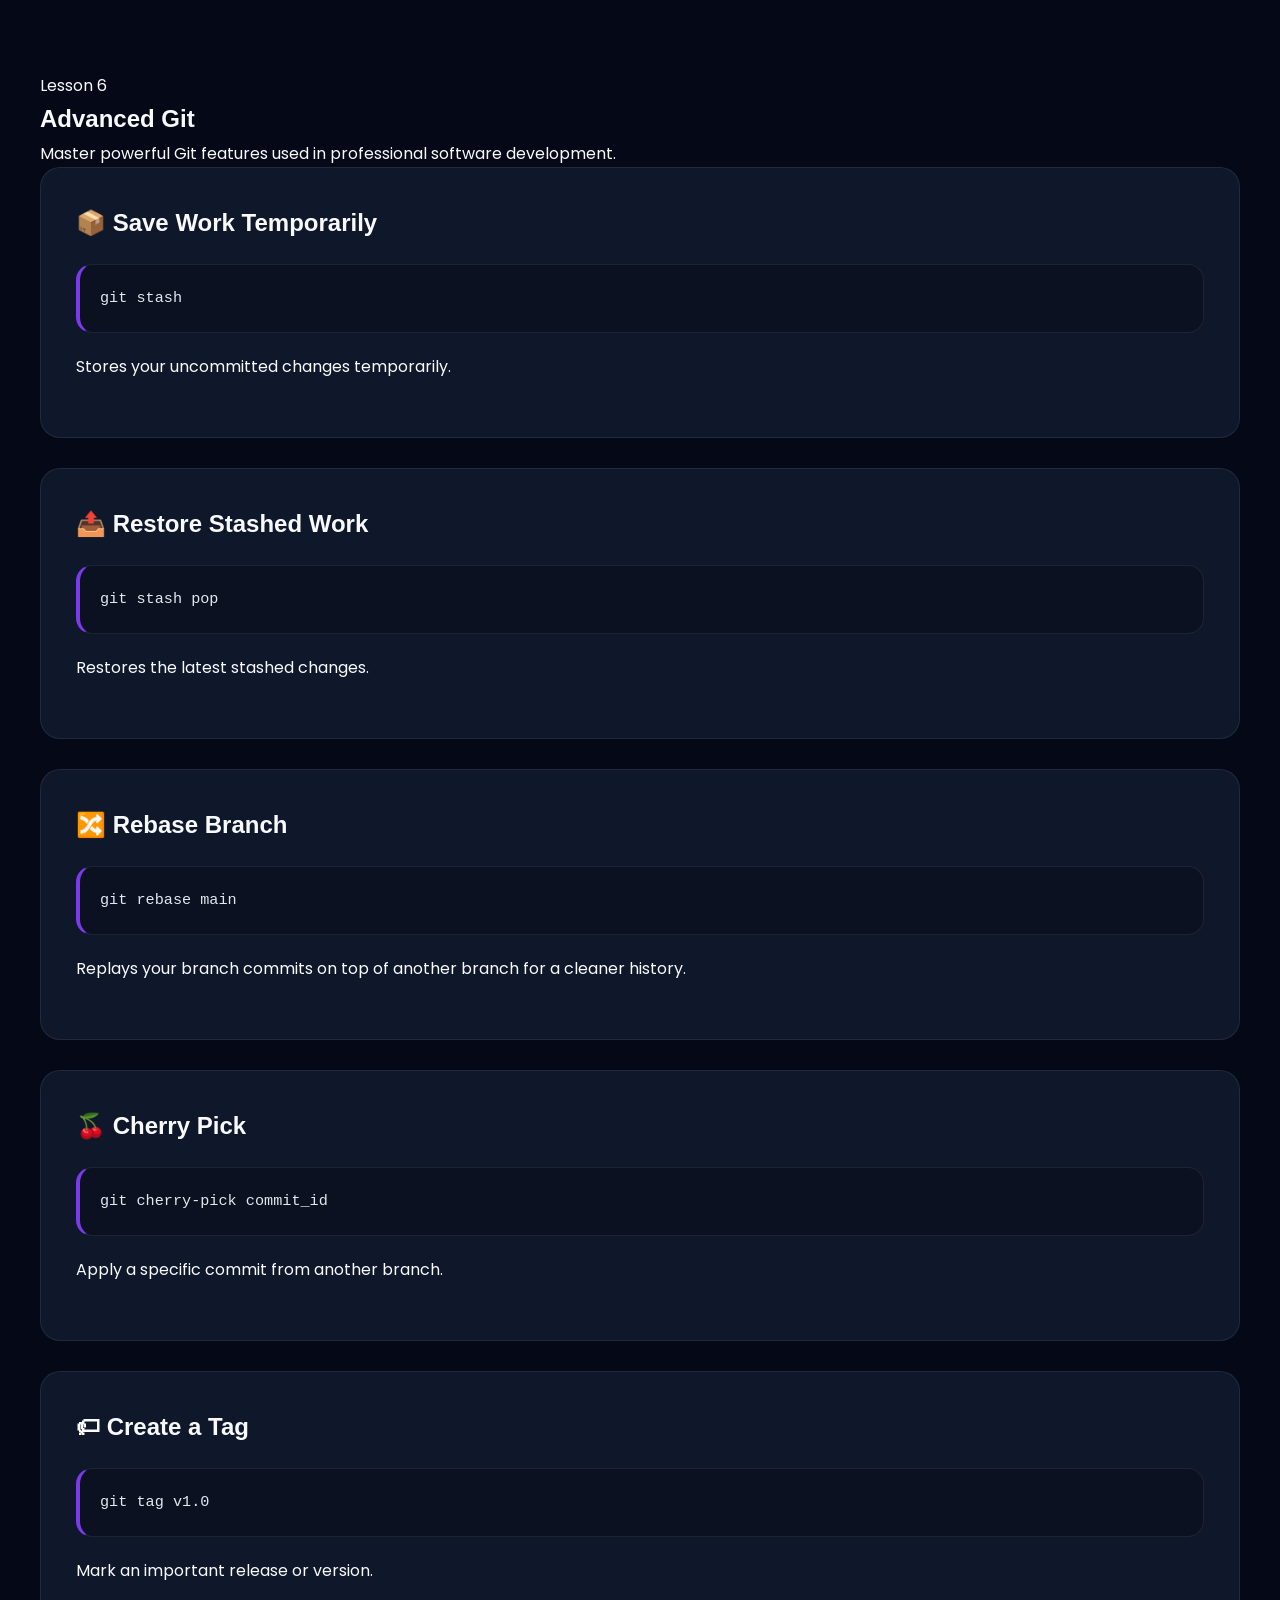
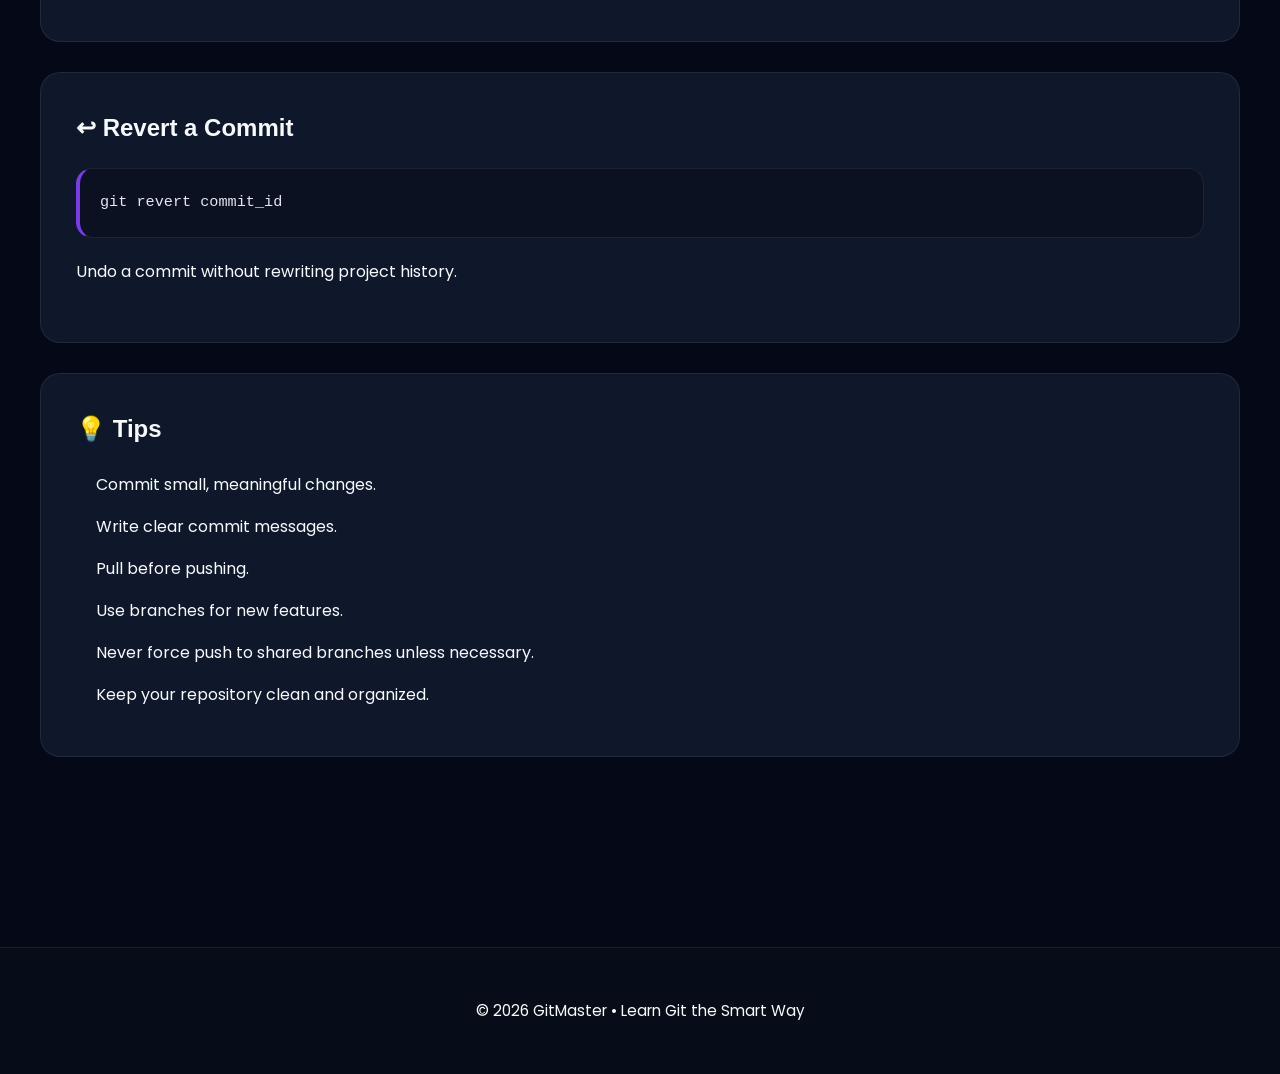
==== commit 51d4970d: "Improve The structure & UI" ====
--- a/learn.html
+++ b/learn.html
@@ -2,659 +2,443 @@
 <html lang="en">
 
 <head>
-
     <meta charset="UTF-8">
-
     <meta name="viewport" content="width=device-width, initial-scale=1.0">
-
     <title>Learn Git | GitMaster</title>
-
     <link rel="stylesheet" href="css/style.css">
     <link rel="stylesheet" href="css/learn.css">
-
     <link rel="preconnect" href="https://fonts.googleapis.com">
-
     <link rel="preconnect" href="https://fonts.gstatic.com" crossorigin>
-
     <link href="https://fonts.googleapis.com/css2?family=Poppins:wght@300;400;500;600;700&display=swap" rel="stylesheet">
-
-    <link rel="stylesheet"
-        href="https://cdnjs.cloudflare.com/ajax/libs/font-awesome/6.7.2/css/all.min.css">
-
+    <link rel="stylesheet" href="https://cdnjs.cloudflare.com/ajax/libs/font-awesome/6.7.2/css/all.min.css">
 </head>
 
 <body>
-
-<!-- ================= NAVBAR ================= -->
-<header>
-    <nav class="navbar">
-        <a href="index.html" class="logo">
-            <div class="logo-icon">
-                <i class="fab fa-git-alt"></i>
-            </div>
-            <div class="logo-text">
-                <h2>GitMaster</h2>
-            </div>
-        </a>
-        <ul class="nav-links">
-            <li><a href="index.html">Home</a></li>
-            <li><a href="learn.html" class="active">Learn</a></li>
-            <li><a href="quiz.html">Quiz</a></li>
-        </ul>
-        <div class="nav-actions">
-            <button id="theme-btn">
-                <i class="fas fa-moon"></i>
-            </button>
-        </div>
-    </nav>
-</header>
-
-<!-- ================= HERO ================= -->
-<section class="learn-hero">
-    <div class="container">
-        <div class="quiz-top">
-            <div class="hero-content">
-                <h1>Learn Git Step by Step</h1>
-                <p>
-                    Master Git from the fundamentals to advanced workflows through structured lessons, practical examples, and real-world commands.
-                </p>
-                <a href="index.html" class="back-home">
-                    <i class="fa-solid fa-arrow-left"></i>
-                    Home
-                </a>
-            </div>
-        </div>
-    </div>
-</section>
-<!-- ================= ROADMAP ================= -->
-<section class="roadmap">
-    <div class="container">
-        <h2>Learning Roadmap</h2>
-        <p class="section-description">
-            Follow the topics in order to build a solid understanding of Git.
-        </p>
-        <div class="roadmap-grid">
-            <a href="#lesson1" class="roadmap-card">
-                <i class="fa-solid fa-circle-1"></i>
-                <h3>Introduction to Git</h3>
-                <p>Understand what Git is and why developers use it.</p>
+    <!-- ================= NAVBAR ================= -->
+    <header>
+        <nav class="navbar">
+            <a href="index.html" class="logo">
+                <div class="logo-icon">
+                    <i class="fab fa-git-alt"></i>
+                </div>
+                <div class="logo-text">
+                    <h2>GitMaster</h2>
+                </div>
             </a>
-
-            <a href="#lesson2" class="roadmap-card">
-                <i class="fa-solid fa-circle-2"></i>
-                <h3>Git Installation</h3>
-                <p>Install Git and configure your development environment.</p>
-            </a>
-
-            <a href="#lesson3" class="roadmap-card">
-                <i class="fa-solid fa-circle-3"></i>
-                <h3>Basic Commands</h3>
-                <p>Learn git init, add, commit, status and log.</p>
-            </a>
-
-            <a href="#lesson4" class="roadmap-card">
-                <i class="fa-solid fa-circle-4"></i>
-                <h3>Branches</h3>
-                <p>Create, switch and merge branches.</p>
-            </a>
-
-            <a href="#lesson5" class="roadmap-card">
-                <i class="fa-solid fa-circle-5"></i>
-                <h3>Working with GitHub</h3>
-                <p>Push, pull, clone and collaborate using GitHub.</p>
-            </a>
-
-            <a href="#lesson6" class="roadmap-card">
-                <i class="fa-solid fa-circle-6"></i>
-                <h3>Advanced Git</h3>
-                <p>Explore stash, rebase, cherry-pick and more.</p>
-            </a>
-        </div>
-    </div>
-</section>
-
-<!-- ================= INTRODUCTION ================= -->
-
-<section id="lesson1" class="lesson-section">
-    <div class="container">
-        <span class="section-tag">
-            Lesson 1
-        </span>
-
-        <h2>Introduction to Git</h2>
-        <p class="section-description">
-            Before learning Git commands, it's important to understand what Git is and why developers use it.
-        </p>
-
-        <div class="lesson-card">
-            <h3>📖 What is Git?</h3>
-            <p>
-                Git is a distributed version control system that helps developers
-                track changes in their source code. It allows multiple developers
-                to work together efficiently while maintaining a complete history
-                of every change made to a project.
-            </p>
-        </div>
-
-        <div class="lesson-card">
-            <h3>🎯 Why Use Git?</h3>
-            <ul class="lesson-list">
-                <li>Track every change made to your project.</li>
-                <li>Work safely without losing previous versions.</li>
-                <li>Collaborate with other developers.</li>
-                <li>Manage multiple features using branches.</li>
-                <li>Integrate easily with GitHub.</li>
+            <ul class="nav-links">
+                <li><a href="index.html">Home</a></li>
+                <li><a href="learn.html" class="active">Learn</a></li>
+                <li><a href="quiz.html">Quiz</a></li>
             </ul>
-        </div>
-
-        <div class="lesson-card">
-            <h3>⚡ Key Features</h3>
-
-            <div class="feature-grid">
-                <div class="feature-item">
-                    <i class="fa-solid fa-clock-rotate-left"></i>
-                    <h4>Version History</h4>
-                    <p>Restore previous versions anytime.</p>
+            <div class="nav-actions">
+                <button id="theme-btn">
+                    <i class="fas fa-moon"></i>
+                </button>
+            </div>
+        </nav>
+    </header>
+    <!-- ================= HERO ================= -->
+    <section class="learn-hero">
+        <div class="container">
+            <div class="quiz-top">
+                <div class="hero-content">
+                    <h1>Learn Git Step by Step</h1>
+                    <p>
+                        Master Git from the fundamentals to advanced workflows through structured lessons, practical examples, and real-world commands.
+                    </p>
+                    <a href="index.html" class="back-home">
+                        <i class="fa-solid fa-arrow-left"></i>
+                        Home
+                    </a>
                 </div>
-
-                <div class="feature-item">
-                    <i class="fa-solid fa-code-branch"></i>
-                    <h4>Branching</h4>
-                    <p>Develop new features independently.</p>
+            </div>
+        </div>
+    </section>
+    <!-- ================= ROADMAP ================= -->
+    <section class="roadmap">
+        <div class="container">
+            <h2>Learning Roadmap</h2>
+            <p class="section-description">
+                Follow the topics in order to build a solid understanding of Git.
+            </p>
+            <div class="roadmap-grid">
+                <a href="#lesson1" class="roadmap-card">
+                    <i class="fa-solid fa-circle-1"></i>
+                    <h3>Introduction to Git</h3>
+                    <p>Understand what Git is and why developers use it.</p>
+                </a>
+                <a href="#lesson2" class="roadmap-card">
+                    <i class="fa-solid fa-circle-2"></i>
+                    <h3>Git Installation</h3>
+                    <p>Install Git and configure your development environment.</p>
+                </a>
+                <a href="#lesson3" class="roadmap-card">
+                    <i class="fa-solid fa-circle-3"></i>
+                    <h3>Basic Commands</h3>
+                    <p>Learn git init, add, commit, status and log.</p>
+                </a>
+                <a href="#lesson4" class="roadmap-card">
+                    <i class="fa-solid fa-circle-4"></i>
+                    <h3>Branches</h3>
+                    <p>Create, switch and merge branches.</p>
+                </a>
+                <a href="#lesson5" class="roadmap-card">
+                    <i class="fa-solid fa-circle-5"></i>
+                    <h3>Working with GitHub</h3>
+                    <p>Push, pull, clone and collaborate using GitHub.</p>
+                </a>
+                <a href="#lesson6" class="roadmap-card">
+                    <i class="fa-solid fa-circle-6"></i>
+                    <h3>Advanced Git</h3>
+                    <p>Explore stash, rebase, cherry-pick and more.</p>
+                </a>
+            </div>
+        </div>
+    </section>
+    <!-- ================= INTRODUCTION ================= -->
+    <section id="lesson1" class="lesson-section">
+        <div class="container">
+            <span class="section-tag">
+                Lesson 1
+            </span>
+            <h2>Introduction to Git</h2>
+            <p class="section-description">
+                Before learning Git commands, it's important to understand what Git is and why developers use it.
+            </p>
+            <div class="lesson-card">
+                <h3>📖 What is Git?</h3>
+                <p>
+                    Git is a distributed version control system that helps developers
+                    track changes in their source code. It allows multiple developers
+                    to work together efficiently while maintaining a complete history
+                    of every change made to a project.
+                </p>
+            </div>
+            <div class="lesson-card">
+                <h3>🎯 Why Use Git?</h3>
+                <ul class="lesson-list">
+                    <li>Track every change made to your project.</li>
+                    <li>Work safely without losing previous versions.</li>
+                    <li>Collaborate with other developers.</li>
+                    <li>Manage multiple features using branches.</li>
+                    <li>Integrate easily with GitHub.</li>
+                </ul>
+            </div>
+            <div class="lesson-card">
+                <h3>⚡ Key Features</h3>
+                <div class="feature-grid">
+                    <div class="feature-item">
+                        <i class="fa-solid fa-clock-rotate-left"></i>
+                        <h4>Version History</h4>
+                        <p>Restore previous versions anytime.</p>
+                    </div>
+                    <div class="feature-item">
+                        <i class="fa-solid fa-code-branch"></i>
+                        <h4>Branching</h4>
+                        <p>Develop new features independently.</p>
+                    </div>
+                    <div class="feature-item">
+                        <i class="fa-solid fa-users"></i>
+                        <h4>Collaboration</h4>
+                        <p>Multiple developers can work together.</p>
+                    </div>
+                    <div class="feature-item">
+                        <i class="fa-solid fa-shield-halved"></i>
+                        <h4>Backup</h4>
+                        <p>Your complete project history is preserved.</p>
+                    </div>
                 </div>
-
-                <div class="feature-item">
-                    <i class="fa-solid fa-users"></i>
-                    <h4>Collaboration</h4>
-                    <p>Multiple developers can work together.</p>
-                </div>
-
-                <div class="feature-item">
-                    <i class="fa-solid fa-shield-halved"></i>
-                    <h4>Backup</h4>
-                    <p>Your complete project history is preserved.</p>
-                </div>
-            </div>
-        </div>
-    </div>
-</section>
-<!-- ================= LESSON 2 ================= -->
-
-<section id="lesson2" class="lesson-section">
-    <div class="container">
-        <span class="section-tag">
-            Lesson 2
-        </span>
-
-        <h2>Installing Git & Basic Commands</h2>
-        <p class="section-description">
-            Before using Git, you need to install it and configure your identity.
-        </p>
-
-        <div class="lesson-card">
-            <h3>💻 Install Git</h3>
-            <p>
-                Download Git from the official website and install it on your
-                operating system.
-            </p>
-            <a href="https://git-scm.com/downloads"
-               target="_blank"
-               class="btn">
-                Download Git
-            </a>
-        </div>
-
-        <div class="lesson-card">
-            <h3>⚙ Configure Git</h3>
-            <p>
-                Set your username and email. These details will appear in every commit.
-            </p>
-<pre><code>git config --global user.name "Your Name"
+            </div>
+        </div>
+    </section>
+    <!-- ================= LESSON 2 ================= -->
+    <section id="lesson2" class="lesson-section">
+        <div class="container">
+            <span class="section-tag">
+                Lesson 2
+            </span>
+            <h2>Installing Git & Basic Commands</h2>
+            <p class="section-description">
+                Before using Git, you need to install it and configure your identity.
+            </p>
+            <div class="lesson-card">
+                <h3>💻 Install Git</h3>
+                <p>
+                    Download Git from the official website and install it on your
+                    operating system.
+                </p>
+                <a href="https://git-scm.com/downloads" target="_blank" class="btn">
+                    Download Git
+                </a>
+            </div>
+            <div class="lesson-card">
+                <h3>⚙ Configure Git</h3>
+                <p>
+                    Set your username and email. These details will appear in every commit.
+                </p>
+                <pre><code>git config --global user.name "Your Name"
 git config --global user.email "your@email.com"</code></pre>
-        </div>
-
-        <div class="lesson-card">
-            <h3>📂 Create Your First Repository</h3>
-            <p>
-                Create a new project folder and initialize Git.
-            </p>
-<pre><code>mkdir MyProject
+            </div>
+            <div class="lesson-card">
+                <h3>📂 Create Your First Repository</h3>
+                <p>
+                    Create a new project folder and initialize Git.
+                </p>
+                <pre><code>mkdir MyProject
 cd MyProject
 git init</code></pre>
-        </div>
-
-        <div class="lesson-card">
-            <h3>📌 Check Repository Status</h3>
-            <p>
-                View the current state of your project.
-            </p>
-<pre><code>git status</code></pre>
-        </div>
-
-        <div class="lesson-card">
-            <h3>➕ Stage Files</h3>
-            <p>
-                Add files to the staging area.
-            </p>
-<pre><code>git add index.html
+            </div>
+            <div class="lesson-card">
+                <h3>📌 Check Repository Status</h3>
+                <p>
+                    View the current state of your project.
+                </p>
+                <pre><code>git status</code></pre>
+            </div>
+            <div class="lesson-card">
+                <h3>➕ Stage Files</h3>
+                <p>
+                    Add files to the staging area.
+                </p>
+                <pre><code>git add index.html
 git add .
 git add style.css</code></pre>
-        </div>
-
-        <div class="lesson-card">
-            <h3>💾 Commit Changes</h3>
-            <p>
-                Save your work permanently.
-            </p>
-<pre><code>git commit -m "Initial Commit"</code></pre>
-        </div>
-    </div>
-</section>
-<!-- ================= LESSON 3 ================= -->
-
-<section id="lesson3" class="lesson-section">
-
-    <div class="container">
-
-        <span class="section-tag">Lesson 3</span>
-
-        <h2>Repository Management</h2>
-
-        <p class="section-description">
-            Learn how to inspect your repository, restore changes, remove files, and manage your project history.
-        </p>
-
-        <div class="lesson-card">
-
-            <h3>📜 View Commit History</h3>
-
-            <p>Display all commits made in your repository.</p>
-
-<pre><code>git log</code></pre>
-
-            <p>
-                Useful for checking previous commits, commit IDs, authors, and dates.
-            </p>
-
-        </div>
-
-        <div class="lesson-card">
-
-            <h3>🔍 View Changes</h3>
-
-            <p>Compare modified files with the last commit.</p>
-
-<pre><code>git diff</code></pre>
-
-        </div>
-
-        <div class="lesson-card">
-
-            <h3>♻ Restore a File</h3>
-
-            <p>Discard local changes made to a file.</p>
-
-<pre><code>git restore index.html</code></pre>
-
-        </div>
-
-        <div class="lesson-card">
-
-            <h3>🗑 Remove Files</h3>
-
-            <p>Delete a file and stage the deletion.</p>
-
-<pre><code>git rm file.txt</code></pre>
-
-        </div>
-
-        <div class="lesson-card">
-
-            <h3>📦 Rename Files</h3>
-
-            <p>Rename a tracked file.</p>
-
-<pre><code>git mv oldname.txt newname.txt</code></pre>
-
-        </div>
-
-        <div class="lesson-card">
-
-            <h3>⏪ Reset Staging Area</h3>
-
-            <p>Unstage a file without deleting your work.</p>
-
-<pre><code>git reset index.html</code></pre>
-
-        </div>
-
-    </div>
-
-</section>
-<!-- ================= LESSON 4 ================= -->
-
-<section id="lesson4" class="lesson-section">
-
-    <div class="container">
-
-        <span class="section-tag">Lesson 4</span>
-
-        <h2>Branching & Merging</h2>
-
-        <p class="section-description">
-            Branches allow developers to build new features safely without affecting the main project.
-        </p>
-
-        <div class="lesson-card">
-
-            <h3>🌿 Create a Branch</h3>
-
-<pre><code>git branch feature-login</code></pre>
-
-            <p>
-                Creates a new branch named <strong>feature-login</strong>.
-            </p>
-
-        </div>
-
-        <div class="lesson-card">
-
-            <h3>🔀 Switch Branch</h3>
-
-<pre><code>git checkout feature-login</code></pre>
-
-            <p>
-                Move from the current branch to another branch.
-            </p>
-
-        </div>
-
-        <div class="lesson-card">
-
-            <h3>⚡ Create & Switch Together</h3>
-
-<pre><code>git checkout -b feature-navbar</code></pre>
-
-            <p>
-                Creates a new branch and switches to it immediately.
-            </p>
-
-        </div>
-
-        <div class="lesson-card">
-
-            <h3>📋 List All Branches</h3>
-
-<pre><code>git branch</code></pre>
-
-        </div>
-
-        <div class="lesson-card">
-
-            <h3>🔗 Merge Branch</h3>
-
-<pre><code>git checkout main
+            </div>
+            <div class="lesson-card">
+                <h3>💾 Commit Changes</h3>
+                <p>
+                    Save your work permanently.
+                </p>
+                <pre><code>git commit -m "Initial Commit"</code></pre>
+            </div>
+        </div>
+    </section>
+    <!-- ================= LESSON 3 ================= -->
+    <section id="lesson3" class="lesson-section">
+        <div class="container">
+            <span class="section-tag">Lesson 3</span>
+            <h2>Repository Management</h2>
+            <p class="section-description">
+                Learn how to inspect your repository, restore changes, remove files, and manage your project history.
+            </p>
+            <div class="lesson-card">
+                <h3>📜 View Commit History</h3>
+                <p>Display all commits made in your repository.</p>
+                <pre><code>git log</code></pre>
+                <p>
+                    Useful for checking previous commits, commit IDs, authors, and dates.
+                </p>
+            </div>
+            <div class="lesson-card">
+                <h3>🔍 View Changes</h3>
+                <p>Compare modified files with the last commit.</p>
+                <pre><code>git diff</code></pre>
+            </div>
+            <div class="lesson-card">
+                <h3>♻ Restore a File</h3>
+                <p>Discard local changes made to a file.</p>
+                <pre><code>git restore index.html</code></pre>
+            </div>
+            <div class="lesson-card">
+                <h3>🗑 Remove Files</h3>
+                <p>Delete a file and stage the deletion.</p>
+                <pre><code>git rm file.txt</code></pre>
+            </div>
+            <div class="lesson-card">
+                <h3>📦 Rename Files</h3>
+                <p>Rename a tracked file.</p>
+                <pre><code>git mv oldname.txt newname.txt</code></pre>
+            </div>
+            <div class="lesson-card">
+                <h3>⏪ Reset Staging Area</h3>
+                <p>Unstage a file without deleting your work.</p>
+                <pre><code>git reset index.html</code></pre>
+            </div>
+        </div>
+    </section>
+    <!-- ================= LESSON 4 ================= -->
+    <section id="lesson4" class="lesson-section">
+        <div class="container">
+            <span class="section-tag">Lesson 4</span>
+            <h2>Branching & Merging</h2>
+            <p class="section-description">
+                Branches allow developers to build new features safely without affecting the main project.
+            </p>
+            <div class="lesson-card">
+                <h3>🌿 Create a Branch</h3>
+                <pre><code>git branch feature-login</code></pre>
+                <p>
+                    Creates a new branch named <strong>feature-login</strong>.
+                </p>
+            </div>
+            <div class="lesson-card">
+                <h3>🔀 Switch Branch</h3>
+                <pre><code>git checkout feature-login</code></pre>
+                <p>
+                    Move from the current branch to another branch.
+                </p>
+            </div>
+            <div class="lesson-card">
+                <h3>⚡ Create & Switch Together</h3>
+                <pre><code>git checkout -b feature-navbar</code></pre>
+                <p>
+                    Creates a new branch and switches to it immediately.
+                </p>
+            </div>
+            <div class="lesson-card">
+                <h3>📋 List All Branches</h3>
+                <pre><code>git branch</code></pre>
+            </div>
+            <div class="lesson-card">
+                <h3>🔗 Merge Branch</h3>
+                <pre><code>git checkout main
 
 git merge feature-login</code></pre>
-
+                <p>
+                    Merge completed work into the main branch.
+                </p>
+            </div>
+            <div class="lesson-card">
+                <h3>❌ Delete Branch</h3>
+                <pre><code>git branch -d feature-login</code></pre>
+            </div>
+            <div class="lesson-card">
+                <h3>📌 Best Practices</h3>
+                <ul class="lesson-list">
+                    <li>Create a new branch for every feature.</li>
+                    <li>Keep branch names meaningful.</li>
+                    <li>Merge only after testing.</li>
+                    <li>Delete branches after merging.</li>
+                </ul>
+            </div>
+        </div>
+    </section>
+    <!-- ================= LESSON 5 ================= -->
+    <section id="lesson5" class="lesson-section">
+        <div class="container">
+            <span class="section-tag">Lesson 5</span>
+            <h2>Working with GitHub</h2>
+            <p class="section-description">
+                Learn how to connect your local Git repository with GitHub and collaborate online.
+            </p>
+            <div class="lesson-card">
+                <h3>📥 Clone a Repository</h3>
+                <pre><code>git clone https://github.com/username/project.git</code></pre>
+                <p>
+                    Downloads an existing GitHub repository to your computer.
+                </p>
+            </div>
+            <div class="lesson-card">
+                <h3>🔗 Connect Local Repository</h3>
+                <pre><code>git remote add origin https://github.com/username/project.git</code></pre>
+                <p>
+                    Links your local project to a remote GitHub repository.
+                </p>
+            </div>
+            <div class="lesson-card">
+                <h3>⬆ Push Changes</h3>
+                <pre><code>git push -u origin main</code></pre>
+                <p>
+                    Upload your commits to GitHub.
+                </p>
+            </div>
+            <div class="lesson-card">
+                <h3>⬇ Pull Latest Changes</h3>
+                <pre><code>git pull origin main</code></pre>
+                <p>
+                    Download and merge the latest changes from GitHub.
+                </p>
+            </div>
+            <div class="lesson-card">
+                <h3>🔄 Fetch Changes</h3>
+                <pre><code>git fetch origin</code></pre>
+                <p>
+                    Downloads new commits without merging them.
+                </p>
+            </div>
+            <div class="lesson-card">
+                <h3>🌍 View Remote Repository</h3>
+                <pre><code>git remote -v</code></pre>
+                <p>
+                    Displays all configured remote repositories.
+                </p>
+            </div>
+        </div>
+    </section>
+    <!-- ================= LESSON 6 ================= -->
+    <section id="lesson6" class="lesson-section">
+        <div class="container">
+            <span class="section-tag">Lesson 6</span>
+            <h2>Advanced Git</h2>
+            <p class="section-description">
+                Master powerful Git features used in professional software development.
+            </p>
+            <div class="lesson-card">
+                <h3>📦 Save Work Temporarily</h3>
+                <pre><code>git stash</code></pre>
+                <p>
+                    Stores your uncommitted changes temporarily.
+                </p>
+            </div>
+            <div class="lesson-card">
+                <h3>📤 Restore Stashed Work</h3>
+                <pre><code>git stash pop</code></pre>
+                <p>
+                    Restores the latest stashed changes.
+                </p>
+            </div>
+            <div class="lesson-card">
+                <h3>🔀 Rebase Branch</h3>
+                <pre><code>git rebase main</code></pre>
+                <p>
+                    Replays your branch commits on top of another branch for a cleaner history.
+                </p>
+            </div>
+            <div class="lesson-card">
+                <h3>🍒 Cherry Pick</h3>
+                <pre><code>git cherry-pick commit_id</code></pre>
+                <p>
+                    Apply a specific commit from another branch.
+                </p>
+            </div>
+            <div class="lesson-card">
+                <h3>🏷 Create a Tag</h3>
+                <pre><code>git tag v1.0</code></pre>
+                <p>
+                    Mark an important release or version.
+                </p>
+            </div>
+            <div class="lesson-card">
+                <h3>↩ Revert a Commit</h3>
+                <pre><code>git revert commit_id</code></pre>
+                <p>
+                    Undo a commit without rewriting project history.
+                </p>
+            </div>
+            <div class="lesson-card">
+                <h3>💡 Tips</h3>
+                <ul class="lesson-list">
+                    <li>Commit small, meaningful changes.</li>
+                    <li>Write clear commit messages.</li>
+                    <li>Pull before pushing.</li>
+                    <li>Use branches for new features.</li>
+                    <li>Never force push to shared branches unless necessary.</li>
+                    <li>Keep your repository clean and organized.</li>
+                </ul>
+            </div>
+        </div>
+    </section>
+    <footer>
+        <div class="container">
             <p>
-                Merge completed work into the main branch.
-            </p>
-
-        </div>
-
-        <div class="lesson-card">
-
-            <h3>❌ Delete Branch</h3>
-
-<pre><code>git branch -d feature-login</code></pre>
-
-        </div>
-
-        <div class="lesson-card">
-
-            <h3>📌 Best Practices</h3>
-
-            <ul class="lesson-list">
-
-                <li>Create a new branch for every feature.</li>
-
-                <li>Keep branch names meaningful.</li>
-
-                <li>Merge only after testing.</li>
-
-                <li>Delete branches after merging.</li>
-
-            </ul>
-
-        </div>
-
-    </div>
-
-</section>
-<!-- ================= LESSON 5 ================= -->
-
-<section id="lesson5" class="lesson-section">
-
-    <div class="container">
-
-        <span class="section-tag">Lesson 5</span>
-
-        <h2>Working with GitHub</h2>
-
-        <p class="section-description">
-            Learn how to connect your local Git repository with GitHub and collaborate online.
-        </p>
-
-        <div class="lesson-card">
-
-            <h3>📥 Clone a Repository</h3>
-
-<pre><code>git clone https://github.com/username/project.git</code></pre>
-
-            <p>
-                Downloads an existing GitHub repository to your computer.
-            </p>
-
-        </div>
-
-        <div class="lesson-card">
-
-            <h3>🔗 Connect Local Repository</h3>
-
-<pre><code>git remote add origin https://github.com/username/project.git</code></pre>
-
-            <p>
-                Links your local project to a remote GitHub repository.
-            </p>
-
-        </div>
-
-        <div class="lesson-card">
-
-            <h3>⬆ Push Changes</h3>
-
-<pre><code>git push -u origin main</code></pre>
-
-            <p>
-                Upload your commits to GitHub.
-            </p>
-
-        </div>
-
-        <div class="lesson-card">
-
-            <h3>⬇ Pull Latest Changes</h3>
-
-<pre><code>git pull origin main</code></pre>
-
-            <p>
-                Download and merge the latest changes from GitHub.
-            </p>
-
-        </div>
-
-        <div class="lesson-card">
-
-            <h3>🔄 Fetch Changes</h3>
-
-<pre><code>git fetch origin</code></pre>
-
-            <p>
-                Downloads new commits without merging them.
-            </p>
-
-        </div>
-
-        <div class="lesson-card">
-
-            <h3>🌍 View Remote Repository</h3>
-
-<pre><code>git remote -v</code></pre>
-
-            <p>
-                Displays all configured remote repositories.
-            </p>
-
-        </div>
-
-    </div>
-
-</section>
-<!-- ================= LESSON 6 ================= -->
-
-<section id="lesson6" class="lesson-section">
-
-    <div class="container">
-
-        <span class="section-tag">Lesson 6</span>
-
-        <h2>Advanced Git</h2>
-
-        <p class="section-description">
-            Master powerful Git features used in professional software development.
-        </p>
-
-        <div class="lesson-card">
-
-            <h3>📦 Save Work Temporarily</h3>
-
-<pre><code>git stash</code></pre>
-
-            <p>
-                Stores your uncommitted changes temporarily.
-            </p>
-
-        </div>
-
-        <div class="lesson-card">
-
-            <h3>📤 Restore Stashed Work</h3>
-
-<pre><code>git stash pop</code></pre>
-
-            <p>
-                Restores the latest stashed changes.
-            </p>
-
-        </div>
-
-        <div class="lesson-card">
-
-            <h3>🔀 Rebase Branch</h3>
-
-<pre><code>git rebase main</code></pre>
-
-            <p>
-                Replays your branch commits on top of another branch for a cleaner history.
-            </p>
-
-        </div>
-
-        <div class="lesson-card">
-
-            <h3>🍒 Cherry Pick</h3>
-
-<pre><code>git cherry-pick commit_id</code></pre>
-
-            <p>
-                Apply a specific commit from another branch.
-            </p>
-
-        </div>
-
-        <div class="lesson-card">
-
-            <h3>🏷 Create a Tag</h3>
-
-<pre><code>git tag v1.0</code></pre>
-
-            <p>
-                Mark an important release or version.
-            </p>
-
-        </div>
-
-        <div class="lesson-card">
-
-            <h3>↩ Revert a Commit</h3>
-
-<pre><code>git revert commit_id</code></pre>
-
-            <p>
-                Undo a commit without rewriting project history.
-            </p>
-
-        </div>
-
-        <div class="lesson-card">
-
-            <h3>💡 Tips</h3>
-
-            <ul class="lesson-list">
-
-                <li>Commit small, meaningful changes.</li>
-
-                <li>Write clear commit messages.</li>
-
-                <li>Pull before pushing.</li>
-
-                <li>Use branches for new features.</li>
-
-                <li>Never force push to shared branches unless necessary.</li>
-
-                <li>Keep your repository clean and organized.</li>
-
-            </ul>
-
-        </div>
-
-    </div>
-
-</section>
-
-
-<footer>
-
-    <div class="container">
-
-        <p>
-
-            © 2026 GitMaster • Learn Git the Smart Way
-
-        </p>
-
-    </div>
-
-</footer>
-
-<button id="scrollTop">
-<i class="fas fa-arrow-up"></i>
-</button>
-
-<script src="js/script.js"></script>
-
-
+                © 2026 GitMaster • Learn Git the Smart Way
+            </p>
+        </div>
+    </footer>
+    <button id="scrollTop">
+        <i class="fas fa-arrow-up"></i>
+    </button>
+    <script src="js/script.js"></script>
 </body>
 
 </html>
--- a/css/style.css
+++ b/css/style.css
@@ -1,913 +1,920 @@
 /*========== GOOGLE FONTS ==========*/
-:root{
-  --bg:#050816;
-  --surface:#0f172a;
-  --surface-2:#111c34;
-  --primary:#7c3aed;
-  --secondary:#3b82f6;
-  --accent:#06b6d4;
-  --success:#22c55e;
-  --warning:#f59e0b;
-  --text:#f8fafc;
-  --text-light:#94a3b8;
-  --border:rgba(255,255,255,.08);
-  --glass:rgba(255,255,255,.05);
-  --shadow:0 15px 40px rgba(0,0,0,.35);
-  --radius:20px;
-  --transition:.35s ease;
-  --max-width:1200px;
+:root {
+    --bg: #050816;
+    --surface: #0f172a;
+    --surface-2: #111c34;
+    --primary: #7c3aed;
+    --secondary: #3b82f6;
+    --accent: #06b6d4;
+    --success: #22c55e;
+    --warning: #f59e0b;
+    --text: #f8fafc;
+    --text-light: #94a3b8;
+    --border: rgba(255, 255, 255, .08);
+    --glass: rgba(255, 255, 255, .05);
+    --shadow: 0 15px 40px rgba(0, 0, 0, .35);
+    --radius: 20px;
+    --transition: .35s ease;
+    --max-width: 1200px;
 }
 
 /*========== RESET ==========*/
-*{
-  margin:0;
-  padding:0;
-  box-sizing:border-box;
-}
-
-html{
-  scroll-behavior:smooth;
-}
-
-body{
-  font-family:"Poppins",sans-serif;
-  background:var(--bg);
-  color:var(--text);
-  overflow-x:hidden;
-  line-height:1.7;
-}
-
-img{
-  max-width:100%;
-  display:block;
-}
-
-a{
-  text-decoration:none;
-  color:inherit;
-}
-
-ul{
-  list-style:none;
-}
-
-button{
-  border:none;
-  outline:none;
-  cursor:pointer;
-  font-family:inherit;
-}
-
-section{
-  padding:90px 8%;
-}
-
-h1,h2,h3,h4{
-  font-family:"Space Grotesk",sans-serif;
-  font-weight:700;
-}
-
-.container{
-  max-width:var(--max-width);
-  margin:auto;
+* {
+    margin: 0;
+    padding: 0;
+    box-sizing: border-box;
+}
+
+html {
+    scroll-behavior: smooth;
+}
+
+body {
+    font-family: "Poppins", sans-serif;
+    background: var(--bg);
+    color: var(--text);
+    overflow-x: hidden;
+    line-height: 1.7;
+}
+
+img {
+    max-width: 100%;
+    display: block;
+}
+
+a {
+    text-decoration: none;
+    color: inherit;
+}
+
+ul {
+    list-style: none;
+}
+
+button {
+    border: none;
+    outline: none;
+    cursor: pointer;
+    font-family: inherit;
+}
+
+section {
+    padding: 90px 8%;
+}
+
+h1,
+h2,
+h3,
+h4 {
+    font-family: "Space Grotesk", sans-serif;
+    font-weight: 700;
+}
+
+.container {
+    max-width: var(--max-width);
+    margin: auto;
 }
 
 /*========== SCROLLBAR ==========*/
-::-webkit-scrollbar{
-  width:8px;
-}
-
-::-webkit-scrollbar-track{
-  background:#08101f;
-}
-
-::-webkit-scrollbar-thumb{
-  background:var(--primary);
-  border-radius:20px;
+::-webkit-scrollbar {
+    width: 8px;
+}
+
+::-webkit-scrollbar-track {
+    background: #08101f;
+}
+
+::-webkit-scrollbar-thumb {
+    background: var(--primary);
+    border-radius: 20px;
 }
 
 /*========== BACKGROUND ==========*/
-.gradient-bg{
-  position:fixed;
-  inset:0;
-  background:
-  radial-gradient(circle at top left,#7c3aed25 0%,transparent 35%),
-  radial-gradient(circle at bottom right,#06b6d425 0%,transparent 35%);
-  z-index:-3;
-}
-
-.blur{
-  position:fixed;
-  width:320px;
-  height:320px;
-  border-radius:50%;
-  filter:blur(120px);
-  z-index:-2;
-}
-
-.blur-one{
-  background:#7c3aed55;
-  top:-80px;
-  left:-80px;
-}
-
-.blur-two{
-  background:#06b6d455;
-  right:-100px;
-  bottom:-100px;
+.gradient-bg {
+    position: fixed;
+    inset: 0;
+    background:
+        radial-gradient(circle at top left, #7c3aed25 0%, transparent 35%),
+        radial-gradient(circle at bottom right, #06b6d425 0%, transparent 35%);
+    z-index: -3;
+}
+
+.blur {
+    position: fixed;
+    width: 320px;
+    height: 320px;
+    border-radius: 50%;
+    filter: blur(120px);
+    z-index: -2;
+}
+
+.blur-one {
+    background: #7c3aed55;
+    top: -80px;
+    left: -80px;
+}
+
+.blur-two {
+    background: #06b6d455;
+    right: -100px;
+    bottom: -100px;
 }
 
 /*========== SECTION TITLE ==========*/
-.section-heading{
-  text-align:center;
-  max-width:700px;
-  margin:0 auto 60px;
-}
-
-.section-badge{
-  display:inline-block;
-  padding:.55rem 1rem;
-  background:var(--glass);
-  border:1px solid var(--border);
-  border-radius:999px;
-  color:var(--accent);
-  font-size:.9rem;
-  margin-bottom:18px;
-}
-
-.section-heading h2{
-  font-size:2.6rem;
-  margin-bottom:18px;
-}
-
-.section-heading p{
-  color:var(--text-light);
+.section-heading {
+    text-align: center;
+    max-width: 700px;
+    margin: 0 auto 60px;
+}
+
+.section-badge {
+    display: inline-block;
+    padding: .55rem 1rem;
+    background: var(--glass);
+    border: 1px solid var(--border);
+    border-radius: 999px;
+    color: var(--accent);
+    font-size: .9rem;
+    margin-bottom: 18px;
+}
+
+.section-heading h2 {
+    font-size: 2.6rem;
+    margin-bottom: 18px;
+}
+
+.section-heading p {
+    color: var(--text-light);
 }
 
 /*========== BUTTONS ==========*/
-.btn{
-  display:inline-flex;
-  align-items:center;
-  justify-content:center;
-  padding:14px 30px;
-  border-radius:999px;
-  font-weight:600;
-  transition:var(--transition);
-}
-
-.btn.primary{
-  background:linear-gradient(135deg,var(--primary),var(--secondary));
-  color:#fff;
-}
-
-.btn.primary:hover{
-  transform:translateY(-4px);
-  box-shadow:0 12px 30px rgba(124,58,237,.4);
-}
-
-.btn.secondary{
-  border:1px solid var(--border);
-  background:var(--glass);
-  backdrop-filter:blur(15px);
-}
-
-.btn.secondary:hover{
-  border-color:var(--accent);
-  color:var(--accent);
+.btn {
+    display: inline-flex;
+    align-items: center;
+    justify-content: center;
+    padding: 14px 30px;
+    border-radius: 999px;
+    font-weight: 600;
+    transition: var(--transition);
+}
+
+.btn.primary {
+    background: linear-gradient(135deg, var(--primary), var(--secondary));
+    color: #fff;
+}
+
+.btn.primary:hover {
+    transform: translateY(-4px);
+    box-shadow: 0 12px 30px rgba(124, 58, 237, .4);
+}
+
+.btn.secondary {
+    border: 1px solid var(--border);
+    background: var(--glass);
+    backdrop-filter: blur(15px);
+}
+
+.btn.secondary:hover {
+    border-color: var(--accent);
+    color: var(--accent);
 }
 
 /*========== NAVBAR ==========*/
-header{
-  position:fixed;
-  top:0;
-  left:0;
-  width:100%;
-  z-index:1000;
-  backdrop-filter:blur(20px);
-  background:rgba(5,8,22,.75);
-  border-bottom:1px solid var(--border);
-}
-
-.navbar{
-  max-width:var(--max-width);
-  margin:auto;
-  height:80px;
-  display:flex;
-  align-items:center;
-  justify-content:space-between;
-  padding:0 20px;
-}
-
-.logo{
-  display:flex;
-  align-items:center;
-  gap:14px;
-}
-
-.logo-icon{
-  width:50px;
-  height:50px;
-  border-radius:50%;
-  display:grid;
-  place-items:center;
-  background:linear-gradient(135deg,var(--primary),var(--accent));
-  color:#fff;
-  font-size:1.35rem;
-}
-
-.logo-text h2{
-  font-size:1.45rem;
-  font-weight: 700;
-}
-
-.logo-text span{
-  color:var(--text-light);
-  font-size:.82rem;
-}
-
-.nav-links{
-  display:flex;
-  gap:35px;
-}
-
-.nav-links a{
-  color:var(--text-light);
-  transition:var(--transition);
-  position:relative;
-}
-
-.nav-links a:hover{
-  color:#fff;
-}
-
-.nav-links a::after{
-  content:"";
-  position:absolute;
-  left:0;
-  bottom:-8px;
-  width:0;
-  height:2px;
-  background:var(--primary);
-  transition:var(--transition);
-}
-
-.nav-links a:hover::after{
-  width:100%;
-}
-
-.nav-actions{
-  display:flex;
-  align-items:center;
-  gap:15px;
+header {
+    position: fixed;
+    top: 0;
+    left: 0;
+    width: 100%;
+    z-index: 1000;
+    backdrop-filter: blur(20px);
+    background: rgba(5, 8, 22, .75);
+    border-bottom: 1px solid var(--border);
+}
+
+.navbar {
+    max-width: var(--max-width);
+    margin: auto;
+    height: 80px;
+    display: flex;
+    align-items: center;
+    justify-content: space-between;
+    padding: 0 20px;
+}
+
+.logo {
+    display: flex;
+    align-items: center;
+    gap: 14px;
+}
+
+.logo-icon {
+    width: 50px;
+    height: 50px;
+    border-radius: 50%;
+    display: grid;
+    place-items: center;
+    background: linear-gradient(135deg, var(--primary), var(--accent));
+    color: #fff;
+    font-size: 1.35rem;
+}
+
+.logo-text h2 {
+    font-size: 1.45rem;
+    font-weight: 700;
+}
+
+.logo-text span {
+    color: var(--text-light);
+    font-size: .82rem;
+}
+
+.nav-links {
+    display: flex;
+    gap: 35px;
+}
+
+.nav-links a {
+    color: var(--text-light);
+    transition: var(--transition);
+    position: relative;
+}
+
+.nav-links a:hover {
+    color: #fff;
+}
+
+.nav-links a::after {
+    content: "";
+    position: absolute;
+    left: 0;
+    bottom: -8px;
+    width: 0;
+    height: 2px;
+    background: var(--primary);
+    transition: var(--transition);
+}
+
+.nav-links a:hover::after {
+    width: 100%;
+}
+
+.nav-actions {
+    display: flex;
+    align-items: center;
+    gap: 15px;
 }
 
 #theme-btn,
-.menu-btn{
-  width:45px;
-  height:45px;
-  border-radius:50%;
-  background:var(--glass);
-  border:1px solid var(--border);
-  color:#fff;
-  display:grid;
-  place-items:center;
-  transition:var(--transition);
+.menu-btn {
+    width: 45px;
+    height: 45px;
+    border-radius: 50%;
+    background: var(--glass);
+    border: 1px solid var(--border);
+    color: #fff;
+    display: grid;
+    place-items: center;
+    transition: var(--transition);
 }
 
 #theme-btn:hover,
-.menu-btn:hover{
-  background:var(--primary);
-}
-
-.menu-btn{
-  display:none;
+.menu-btn:hover {
+    background: var(--primary);
+}
+
+.menu-btn {
+    display: none;
 }
 
 /*========== HERO ==========*/
-.hero{
-  max-width:var(--max-width);
-  margin:auto;
-  min-height:100vh;
-  display:grid;
-  grid-template-columns:repeat(2,1fr);
-  align-items:center;
-  gap:60px;
-  padding-top:100px;
-}
-
-.hero-badge{
-  display:inline-block;
-  padding:.6rem 1rem;
-  border-radius:999px;
-  background:var(--glass);
-  border:1px solid var(--border);
-  color:var(--accent);
-  margin-bottom:25px;
-}
-
-.hero h1{
-  font-size:4rem;
-  line-height:1.15;
-  margin-bottom:24px;
-}
-
-.hero h1 span{
-  background:linear-gradient(135deg,var(--primary),var(--accent));
-  -webkit-background-clip:text;
-  -webkit-text-fill-color:transparent;
-}
-
-.hero p{
-  color:var(--text-light);
-  margin-bottom:35px;
-  max-width:560px;
-}
-
-.hero-buttons{
-display:flex;
-flex-direction:column;
-gap:18px;
-max-width:520px;
-margin: 0 auto;
-align-items: center;
-}
-
-.hero-buttons .btn{
-width:100%;
-justify-content:center;
-}
-
-.hero-visual{
-  display:flex;
-  justify-content:center;
-}
-
-.git-card{
-  width:100%;
-  max-width:480px;
-  padding:30px;
-  border-radius:var(--radius);
-  background:var(--glass);
-  border:1px solid var(--border);
-  backdrop-filter:blur(25px);
-  box-shadow:var(--shadow);
-}
-
-.terminal{
-  background:#0b1220;
-  border-radius:15px;
-  padding:20px;
-  margin-bottom:25px;
-}
-
-.terminal span{
-  display:block;
-  color:var(--success);
-  font-family:monospace;
-  margin:12px 0;
-}
-
-.git-graph{
-  display:flex;
-  justify-content:space-between;
-  align-items:center;
-  position:relative;
-  margin-top:25px;
-}
-
-.branch{
-  position:absolute;
-  left:5%;
-  right:5%;
-  height:4px;
-  background:linear-gradient(to right,var(--primary),var(--accent));
-}
-
-.node{
-  width:18px;
-  height:18px;
-  background:var(--accent);
-  border-radius:50%;
-  z-index:2;
-  box-shadow:0 0 20px var(--accent);
+.hero {
+    max-width: var(--max-width);
+    margin: auto;
+    min-height: 100vh;
+    display: grid;
+    grid-template-columns: repeat(2, 1fr);
+    align-items: center;
+    gap: 60px;
+    padding-top: 100px;
+}
+
+.hero-badge {
+    display: inline-block;
+    padding: .6rem 1rem;
+    border-radius: 999px;
+    background: var(--glass);
+    border: 1px solid var(--border);
+    color: var(--accent);
+    margin-bottom: 25px;
+}
+
+.hero h1 {
+    font-size: 4rem;
+    line-height: 1.15;
+    margin-bottom: 24px;
+}
+
+.hero h1 span {
+    background: linear-gradient(135deg, var(--primary), var(--accent));
+    -webkit-background-clip: text;
+    -webkit-text-fill-color: transparent;
+}
+
+.hero p {
+    color: var(--text-light);
+    margin-bottom: 35px;
+    max-width: 560px;
+}
+
+.hero-buttons {
+    display: flex;
+    flex-direction: column;
+    gap: 18px;
+    max-width: 520px;
+    margin: 0 auto;
+    align-items: center;
+}
+
+.hero-buttons .btn {
+    width: 100%;
+    justify-content: center;
+}
+
+.hero-visual {
+    display: flex;
+    justify-content: center;
+}
+
+.git-card {
+    width: 100%;
+    max-width: 480px;
+    padding: 30px;
+    border-radius: var(--radius);
+    background: var(--glass);
+    border: 1px solid var(--border);
+    backdrop-filter: blur(25px);
+    box-shadow: var(--shadow);
+}
+
+.terminal {
+    background: #0b1220;
+    border-radius: 15px;
+    padding: 20px;
+    margin-bottom: 25px;
+}
+
+.terminal span {
+    display: block;
+    color: var(--success);
+    font-family: monospace;
+    margin: 12px 0;
+}
+
+.git-graph {
+    display: flex;
+    justify-content: space-between;
+    align-items: center;
+    position: relative;
+    margin-top: 25px;
+}
+
+.branch {
+    position: absolute;
+    left: 5%;
+    right: 5%;
+    height: 4px;
+    background: linear-gradient(to right, var(--primary), var(--accent));
+}
+
+.node {
+    width: 18px;
+    height: 18px;
+    background: var(--accent);
+    border-radius: 50%;
+    z-index: 2;
+    box-shadow: 0 0 20px var(--accent);
 }
 
 /*========== STATS ==========*/
-.stats{
-  max-width:var(--max-width);
-  margin:auto;
-  display:grid;
-  grid-template-columns:repeat(4,1fr);
-  gap:25px;
-}
-
-.stat-card{
-  padding:35px 20px;
-  text-align:center;
-  border-radius:var(--radius);
-  background:var(--glass);
-  border:1px solid var(--border);
-  backdrop-filter:blur(18px);
-  transition:var(--transition);
-}
-
-.stat-card:hover{
-  transform:translateY(-8px);
-  border-color:var(--primary);
-}
-
-.stat-card h2{
-  font-size:2.4rem;
-  color:var(--accent);
-  margin-bottom:10px;
-}
-
-.stat-card p{
-  color:var(--text-light);
+.stats {
+    max-width: var(--max-width);
+    margin: auto;
+    display: grid;
+    grid-template-columns: repeat(4, 1fr);
+    gap: 25px;
+}
+
+.stat-card {
+    padding: 35px 20px;
+    text-align: center;
+    border-radius: var(--radius);
+    background: var(--glass);
+    border: 1px solid var(--border);
+    backdrop-filter: blur(18px);
+    transition: var(--transition);
+}
+
+.stat-card:hover {
+    transform: translateY(-8px);
+    border-color: var(--primary);
+}
+
+.stat-card h2 {
+    font-size: 2.4rem;
+    color: var(--accent);
+    margin-bottom: 10px;
+}
+
+.stat-card p {
+    color: var(--text-light);
 }
 
 /*========== ROADMAP ==========*/
-.roadmap{
-  max-width:var(--max-width);
-  margin:auto;
-}
-
-.roadmap-container{
-  display:grid;
-  grid-template-columns:repeat(4,1fr);
-  align-items:center;
-  gap:20px;
-}
-
-.roadmap-card{
-  background:var(--glass);
-  border:1px solid var(--border);
-  backdrop-filter:blur(20px);
-  border-radius:var(--radius);
-  padding:35px 25px;
-  text-align:center;
-  position:relative;
-  transition:var(--transition);
-}
-
-.roadmap-card:hover{
-  transform:translateY(-10px);
-  border-color:var(--primary);
-  box-shadow:var(--shadow);
-}
-
-.roadmap-icon{
-  width:70px;
-  height:70px;
-  margin:0 auto 20px;
-  border-radius:50%;
-  display:grid;
-  place-items:center;
-  font-size:1.6rem;
-  background:linear-gradient(135deg,var(--primary),var(--accent));
-  color:#fff;
-}
-
-.roadmap-card h3{
-  margin-bottom:15px;
-  font-size:1.3rem;
-}
-
-.roadmap-card p{
-  color:var(--text-light);
-  font-size:.95rem;
-}
-
-.roadmap-card span{
-  position:absolute;
-  top:18px;
-  right:18px;
-  color:rgba(255,255,255,.08);
-  font-size:2.8rem;
-  font-weight:700;
-}
-
-.roadmap-line{
-  height:4px;
-  background:linear-gradient(to right,var(--primary),var(--accent));
-  border-radius:999px;
+.roadmap {
+    max-width: var(--max-width);
+    margin: auto;
+}
+
+.roadmap-container {
+    display: grid;
+    grid-template-columns: repeat(4, 1fr);
+    align-items: center;
+    gap: 20px;
+}
+
+.roadmap-card {
+    background: var(--glass);
+    border: 1px solid var(--border);
+    backdrop-filter: blur(20px);
+    border-radius: var(--radius);
+    padding: 35px 25px;
+    text-align: center;
+    position: relative;
+    transition: var(--transition);
+}
+
+.roadmap-card:hover {
+    transform: translateY(-10px);
+    border-color: var(--primary);
+    box-shadow: var(--shadow);
+}
+
+.roadmap-icon {
+    width: 70px;
+    height: 70px;
+    margin: 0 auto 20px;
+    border-radius: 50%;
+    display: grid;
+    place-items: center;
+    font-size: 1.6rem;
+    background: linear-gradient(135deg, var(--primary), var(--accent));
+    color: #fff;
+}
+
+.roadmap-card h3 {
+    margin-bottom: 15px;
+    font-size: 1.3rem;
+}
+
+.roadmap-card p {
+    color: var(--text-light);
+    font-size: .95rem;
+}
+
+.roadmap-card span {
+    position: absolute;
+    top: 18px;
+    right: 18px;
+    color: rgba(255, 255, 255, .08);
+    font-size: 2.8rem;
+    font-weight: 700;
+}
+
+.roadmap-line {
+    height: 4px;
+    background: linear-gradient(to right, var(--primary), var(--accent));
+    border-radius: 999px;
 }
 
 /*========== FEATURES ==========*/
-.features{
-  max-width:var(--max-width);
-  margin:auto;
-}
-
-.feature-grid{
-  display:grid;
-  grid-template-columns:repeat(2,1fr);
-  gap:30px;
-}
-
-.feature-card{
-  padding:35px;
-  border-radius:var(--radius);
-  background:var(--glass);
-  border:1px solid var(--border);
-  backdrop-filter:blur(20px);
-  transition:var(--transition);
-}
-
-.feature-card:hover{
-  transform:translateY(-8px);
-  border-color:var(--accent);
-}
-
-.feature-card i{
-  width:65px;
-  height:65px;
-  border-radius:18px;
-  display:grid;
-  place-items:center;
-  font-size:1.5rem;
-  margin-bottom:22px;
-  background:linear-gradient(135deg,var(--primary),var(--secondary));
-}
-
-.feature-card h3{
-  margin-bottom:14px;
-}
-
-.feature-card p{
-  color:var(--text-light);
+.features {
+    max-width: var(--max-width);
+    margin: auto;
+}
+
+.feature-grid {
+    display: grid;
+    grid-template-columns: repeat(2, 1fr);
+    gap: 30px;
+}
+
+.feature-card {
+    padding: 35px;
+    border-radius: var(--radius);
+    background: var(--glass);
+    border: 1px solid var(--border);
+    backdrop-filter: blur(20px);
+    transition: var(--transition);
+}
+
+.feature-card:hover {
+    transform: translateY(-8px);
+    border-color: var(--accent);
+}
+
+.feature-card i {
+    width: 65px;
+    height: 65px;
+    border-radius: 18px;
+    display: grid;
+    place-items: center;
+    font-size: 1.5rem;
+    margin-bottom: 22px;
+    background: linear-gradient(135deg, var(--primary), var(--secondary));
+}
+
+.feature-card h3 {
+    margin-bottom: 14px;
+}
+
+.feature-card p {
+    color: var(--text-light);
 }
 
 /*========== LEARNING PATHS ==========*/
-.learning-paths{
-  max-width:var(--max-width);
-  margin:auto;
-}
-
-.path-grid{
-  display:grid;
-  grid-template-columns:repeat(3,1fr);
-  gap:30px;
-}
-
-.path-card{
-  padding:35px;
-  border-radius:25px;
-  background:var(--glass);
-  border:1px solid var(--border);
-  backdrop-filter:blur(18px);
-  transition:var(--transition);
-  position:relative;
-  overflow:hidden;
-}
-
-.path-card::before{
-  content:"";
-  position:absolute;
-  left:0;
-  top:0;
-  width:100%;
-  height:5px;
-}
-
-.beginner::before{
-  background:#22c55e;
-}
-
-.intermediate::before{
-  background:#f59e0b;
-}
-
-.advanced::before{
-  background:#ef4444;
-}
-
-.path-card:hover{
-  transform:translateY(-10px);
-  box-shadow:var(--shadow);
-}
-
-.path-header{
-  margin-bottom:20px;
-}
-
-.path-level{
-  display:inline-block;
-  padding:8px 18px;
-  border-radius:999px;
-  background:rgba(255,255,255,.08);
-  color:var(--accent);
-  font-size:.85rem;
-}
-
-.path-card h3{
-  margin-bottom:15px;
-}
-
-.path-card p{
-  color:var(--text-light);
-  margin-bottom:20px;
-}
-
-.path-card ul{
-  display:flex;
-  flex-direction:column;
-  gap:12px;
-  margin-bottom:30px;
-}
-
-.path-card li{
-  display:flex;
-  align-items:center;
-  gap:10px;
-  color:var(--text-light);
-}
-
-.path-card li i{
-  color:var(--success);
-}
-
-.path-btn{
-  display:inline-flex;
-  align-items:center;
-  justify-content:center;
-  width:100%;
-  padding:14px;
-  border-radius:999px;
-  background:linear-gradient(135deg,var(--primary),var(--secondary));
-  color:#fff;
-  font-weight:600;
-  transition:var(--transition);
-}
-
-.path-btn:hover{
-  transform:translateY(-4px);
+.learning-paths {
+    max-width: var(--max-width);
+    margin: auto;
+}
+
+.path-grid {
+    display: grid;
+    grid-template-columns: repeat(3, 1fr);
+    gap: 30px;
+}
+
+.path-card {
+    padding: 35px;
+    border-radius: 25px;
+    background: var(--glass);
+    border: 1px solid var(--border);
+    backdrop-filter: blur(18px);
+    transition: var(--transition);
+    position: relative;
+    overflow: hidden;
+}
+
+.path-card::before {
+    content: "";
+    position: absolute;
+    left: 0;
+    top: 0;
+    width: 100%;
+    height: 5px;
+}
+
+.beginner::before {
+    background: #22c55e;
+}
+
+.intermediate::before {
+    background: #f59e0b;
+}
+
+.advanced::before {
+    background: #ef4444;
+}
+
+.path-card:hover {
+    transform: translateY(-10px);
+    box-shadow: var(--shadow);
+}
+
+.path-header {
+    margin-bottom: 20px;
+}
+
+.path-level {
+    display: inline-block;
+    padding: 8px 18px;
+    border-radius: 999px;
+    background: rgba(255, 255, 255, .08);
+    color: var(--accent);
+    font-size: .85rem;
+}
+
+.path-card h3 {
+    margin-bottom: 15px;
+}
+
+.path-card p {
+    color: var(--text-light);
+    margin-bottom: 20px;
+}
+
+.path-card ul {
+    display: flex;
+    flex-direction: column;
+    gap: 12px;
+    margin-bottom: 30px;
+}
+
+.path-card li {
+    display: flex;
+    align-items: center;
+    gap: 10px;
+    color: var(--text-light);
+}
+
+.path-card li i {
+    color: var(--success);
+}
+
+.path-btn {
+    display: inline-flex;
+    align-items: center;
+    justify-content: center;
+    width: 100%;
+    padding: 14px;
+    border-radius: 999px;
+    background: linear-gradient(135deg, var(--primary), var(--secondary));
+    color: #fff;
+    font-weight: 600;
+    transition: var(--transition);
+}
+
+.path-btn:hover {
+    transform: translateY(-4px);
 }
 
 /*========== PRACTICE ==========*/
-.practice{
-  max-width:var(--max-width);
-  margin:auto;
-}
-
-.practice-grid{
-  display:grid;
-  grid-template-columns:repeat(2,1fr);
-  gap:30px;
-}
-
-.practice-card{
-  padding:35px;
-  text-align:center;
-  border-radius:25px;
-  background:var(--glass);
-  border:1px solid var(--border);
-  backdrop-filter:blur(20px);
-  transition:var(--transition);
-}
-
-.practice-card:hover{
-  transform:translateY(-10px);
-  border-color:var(--primary);
-}
-
-.practice-card i{
-  width:80px;
-  height:80px;
-  margin:0 auto 25px;
-  border-radius:50%;
-  display:grid;
-  place-items:center;
-  font-size:1.8rem;
-  background:linear-gradient(135deg,var(--primary),var(--accent));
-}
-
-.practice-card h3{
-  margin-bottom:15px;
-}
-
-.practice-card p{
-  color:var(--text-light);
+.practice {
+    max-width: var(--max-width);
+    margin: auto;
+}
+
+.practice-grid {
+    display: grid;
+    grid-template-columns: repeat(2, 1fr);
+    gap: 30px;
+}
+
+.practice-card {
+    padding: 35px;
+    text-align: center;
+    border-radius: 25px;
+    background: var(--glass);
+    border: 1px solid var(--border);
+    backdrop-filter: blur(20px);
+    transition: var(--transition);
+}
+
+.practice-card:hover {
+    transform: translateY(-10px);
+    border-color: var(--primary);
+}
+
+.practice-card i {
+    width: 80px;
+    height: 80px;
+    margin: 0 auto 25px;
+    border-radius: 50%;
+    display: grid;
+    place-items: center;
+    font-size: 1.8rem;
+    background: linear-gradient(135deg, var(--primary), var(--accent));
+}
+
+.practice-card h3 {
+    margin-bottom: 15px;
+}
+
+.practice-card p {
+    color: var(--text-light);
 }
 
 /*========== DASHBOARD ==========*/
-.dashboard{
-  max-width:var(--max-width);
-  margin:auto;
-}
-
-.dashboard-grid{
-  display:grid;
-  grid-template-columns:repeat(4,1fr);
-  gap:25px;
-}
-
-.dashboard-card{
-  padding:35px;
-  text-align:center;
-  border-radius:var(--radius);
-  background:var(--glass);
-  border:1px solid var(--border);
-  backdrop-filter:blur(20px);
-  transition:var(--transition);
-}
-
-.dashboard-card:hover{
-  transform:translateY(-8px);
-  border-color:var(--accent);
-  box-shadow:var(--shadow);
-}
-
-.dashboard-card i{
-  font-size:2rem;
-  color:var(--accent);
-  margin-bottom:18px;
-}
-
-.dashboard-card h3{
-  margin-bottom:10px;
-}
-
-.dashboard-card span{
-  font-size:2rem;
-  font-weight:700;
-  color:var(--primary);
+.dashboard {
+    max-width: var(--max-width);
+    margin: auto;
+}
+
+.dashboard-grid {
+    display: grid;
+    grid-template-columns: repeat(4, 1fr);
+    gap: 25px;
+}
+
+.dashboard-card {
+    padding: 35px;
+    text-align: center;
+    border-radius: var(--radius);
+    background: var(--glass);
+    border: 1px solid var(--border);
+    backdrop-filter: blur(20px);
+    transition: var(--transition);
+}
+
+.dashboard-card:hover {
+    transform: translateY(-8px);
+    border-color: var(--accent);
+    box-shadow: var(--shadow);
+}
+
+.dashboard-card i {
+    font-size: 2rem;
+    color: var(--accent);
+    margin-bottom: 18px;
+}
+
+.dashboard-card h3 {
+    margin-bottom: 10px;
+}
+
+.dashboard-card span {
+    font-size: 2rem;
+    font-weight: 700;
+    color: var(--primary);
 }
 
 /*========== COMMANDS ==========*/
-.commands{
-  max-width:var(--max-width);
-  margin:auto;
-}
-
-.command-grid{
-  display:grid;
-  grid-template-columns:repeat(3,1fr);
-  gap:25px;
-}
-
-.command-card{
-  background:var(--glass);
-  border:1px solid var(--border);
-  border-radius:20px;
-  padding:30px;
-  transition:var(--transition);
-}
-
-.command-card:hover{
-  transform:translateY(-8px);
-  border-color:var(--primary);
-}
-
-.command-card code{
-  display:inline-block;
-  padding:10px 15px;
-  background:#0b1220;
-  border-radius:10px;
-  color:var(--success);
-  font-size:1rem;
-  margin-bottom:18px;
-}
-
-.command-card p{
-  color:var(--text-light);
+.commands {
+    max-width: var(--max-width);
+    margin: auto;
+}
+
+.command-grid {
+    display: grid;
+    grid-template-columns: repeat(3, 1fr);
+    gap: 25px;
+}
+
+.command-card {
+    background: var(--glass);
+    border: 1px solid var(--border);
+    border-radius: 20px;
+    padding: 30px;
+    transition: var(--transition);
+}
+
+.command-card:hover {
+    transform: translateY(-8px);
+    border-color: var(--primary);
+}
+
+.command-card code {
+    display: inline-block;
+    padding: 10px 15px;
+    background: #0b1220;
+    border-radius: 10px;
+    color: var(--success);
+    font-size: 1rem;
+    margin-bottom: 18px;
+}
+
+.command-card p {
+    color: var(--text-light);
 }
 
 /*========== FAQ ==========*/
-.faq{
-  max-width:900px;
-  margin:auto;
-}
-
-.faq-container{
-  display:flex;
-  flex-direction:column;
-  gap:20px;
-}
-
-.faq-item{
-  padding:28px;
-  border-radius:20px;
-  background:var(--glass);
-  border:1px solid var(--border);
-  transition:var(--transition);
-}
-
-.faq-item:hover{
-  border-color:var(--primary);
-}
-
-.faq-item h3{
-  margin-bottom:12px;
-}
-
-.faq-item p{
-  color:var(--text-light);
+.faq {
+    max-width: 900px;
+    margin: auto;
+}
+
+.faq-container {
+    display: flex;
+    flex-direction: column;
+    gap: 20px;
+}
+
+.faq-item {
+    padding: 28px;
+    border-radius: 20px;
+    background: var(--glass);
+    border: 1px solid var(--border);
+    transition: var(--transition);
+}
+
+.faq-item:hover {
+    border-color: var(--primary);
+}
+
+.faq-item h3 {
+    margin-bottom: 12px;
+}
+
+.faq-item p {
+    color: var(--text-light);
 }
 
 /*========== FOOTER ==========*/
-footer{
-  margin-top:100px;
-  padding:70px 8% 25px;
-  background:#070d18;
-  border-top:1px solid var(--border);
-}
-
-.footer-content{
-  max-width:var(--max-width);
-  margin:auto;
-  display:grid;
-  grid-template-columns:2fr 1fr 1fr;
-  gap:50px;
-}
-
-.footer-logo i{
-  font-size:2rem;
-  color:var(--primary);
-  margin-bottom:15px;
-}
-
-.footer-logo h2{
-  margin-bottom:12px;
-}
-
-.footer-logo p{
-  color:var(--text-light);
-  max-width:320px;
-}
-
-.footer-links h3{
-  margin-bottom:18px;
-}
-
-.footer-links{
-  display:flex;
-  flex-direction:column;
-}
-
-.footer-links a{
-  color:var(--text-light);
-  margin-bottom:12px;
-  transition:var(--transition);
-}
-
-.footer-links a:hover{
-  color:var(--accent);
-  padding-left:6px;
-}
-
-.footer-bottom{
-  text-align:center;
-  border-top:1px solid var(--border);
-  margin-top:50px;
-  padding-top:25px;
-  color:var(--text-light);
+footer {
+    margin-top: 100px;
+    padding: 70px 8% 25px;
+    background: #070d18;
+    border-top: 1px solid var(--border);
+}
+
+.footer-content {
+    max-width: var(--max-width);
+    margin: auto;
+    display: grid;
+    grid-template-columns: 2fr 1fr 1fr;
+    gap: 50px;
+}
+
+.footer-logo i {
+    font-size: 2rem;
+    color: var(--primary);
+    margin-bottom: 15px;
+}
+
+.footer-logo h2 {
+    margin-bottom: 12px;
+}
+
+.footer-logo p {
+    color: var(--text-light);
+    max-width: 320px;
+}
+
+.footer-links h3 {
+    margin-bottom: 18px;
+}
+
+.footer-links {
+    display: flex;
+    flex-direction: column;
+}
+
+.footer-links a {
+    color: var(--text-light);
+    margin-bottom: 12px;
+    transition: var(--transition);
+}
+
+.footer-links a:hover {
+    color: var(--accent);
+    padding-left: 6px;
+}
+
+.footer-bottom {
+    text-align: center;
+    border-top: 1px solid var(--border);
+    margin-top: 50px;
+    padding-top: 25px;
+    color: var(--text-light);
 }
 
 /*========== SCROLL TOP ==========*/
-#scrollTop{
-  position:fixed;
-  right:25px;
-  bottom:25px;
-  width:52px;
-  height:52px;
-  border-radius:50%;
-  background:linear-gradient(135deg,var(--primary),var(--accent));
-  color:#fff;
-  display:grid;
-  place-items:center;
-  font-size:1.1rem;
-  box-shadow:var(--shadow);
-  transition:var(--transition);
-}
-
-#scrollTop:hover{
-  transform:translateY(-5px);
+#scrollTop {
+    position: fixed;
+    right: 25px;
+    bottom: 25px;
+    width: 52px;
+    height: 52px;
+    border-radius: 50%;
+    background: linear-gradient(135deg, var(--primary), var(--accent));
+    color: #fff;
+    display: grid;
+    place-items: center;
+    font-size: 1.1rem;
+    box-shadow: var(--shadow);
+    transition: var(--transition);
+}
+
+#scrollTop:hover {
+    transform: translateY(-5px);
 }
 
 /*========== ANIMATIONS ==========*/
-@keyframes float{
-  0%,100%{
-    transform:translateY(0);
-  }
-  50%{
-    transform:translateY(-15px);
-  }
-}
-
-.git-card{
-  animation:float 5s ease-in-out infinite;
-}
-
-@keyframes fadeUp{
-  from{
-    opacity:0;
-    transform:translateY(40px);
-  }
-  to{
-    opacity:1;
-    transform:translateY(0);
-  }
+@keyframes float {
+
+    0%,
+    100% {
+        transform: translateY(0);
+    }
+
+    50% {
+        transform: translateY(-15px);
+    }
+}
+
+.git-card {
+    animation: float 5s ease-in-out infinite;
+}
+
+@keyframes fadeUp {
+    from {
+        opacity: 0;
+        transform: translateY(40px);
+    }
+
+    to {
+        opacity: 1;
+        transform: translateY(0);
+    }
 }
 
 .hero-content,
@@ -919,185 +926,185 @@
 .practice-card,
 .dashboard-card,
 .command-card,
-.faq-item{
-  animation:fadeUp .8s ease both;
+.faq-item {
+    animation: fadeUp .8s ease both;
 }
 
 /*========== RESPONSIVE ==========*/
-@media(max-width:1100px){
-  .hero{
-    grid-template-columns:1fr;
-    text-align:center;
-  }
-
-  .hero p{
-    margin-inline:auto;
-  }
-
-  .hero-buttons{
-    justify-content:center;
-  }
-
-  .stats,
-  .dashboard-grid,
-  .roadmap-container{
-    grid-template-columns:repeat(2,1fr);
-  }
-
-  .roadmap-line{
-    display:none;
-  }
-
-  .feature-grid,
-  .practice-grid,
-  .path-grid,
-  .command-grid,
-  .footer-content{
-    grid-template-columns:1fr;
-  }
-}
-
-@media(max-width:768px){
-  section{
-    padding:70px 6%;
-  }
-
-  .navbar{
-    height:75px;
-  }
-
-  .nav-links{
-    display:none;
-  }
-
-  .menu-btn{
-    display:grid;
-  }
-
-  .hero h1{
-    font-size:2.8rem;
-  }
-
-  .section-heading h2{
-    font-size:2rem;
-  }
-
-  .stats,
-  .dashboard-grid{
-    grid-template-columns:1fr;
-  }
-
-  .roadmap-container{
-    grid-template-columns:1fr;
-  }
-
-  .roadmap-card span{
-    font-size:2rem;
-  }
-
-  .hero-buttons{
-    flex-direction:column;
-  }
-
-  .btn{
-    width:100%;
-  }
-
-  #scrollTop{
-    width:48px;
-    height:48px;
-    right:18px;
-    bottom:18px;
-  }
-}
-
-@media(max-width:500px){
-  .hero h1{
-    font-size:2.2rem;
-  }
-
-  .logo-text span{
-    display:none;
-  }
-
-  .section-heading h2{
-    font-size:1.8rem;
-  }
-
-  .command-grid{
-    grid-template-columns:1fr;
-  }
-
-  .path-card,
-  .feature-card,
-  .practice-card,
-  .dashboard-card,
-  .roadmap-card,
-  .command-card,
-  .faq-item{
-    padding:25px;
-  }
-}
-
-.show-menu{
-  display:flex!important;
-}
-
-.nav-links a.active{
-  color:var(--accent);
-}
-
-#scrollTop{
-  opacity:0;
-  pointer-events:none;
-  transform:translateY(20px);
-}
-
-.light-theme{
-  --bg:#f8fafc;
-  --surface:#ffffff;
-  --surface-2:#f1f5f9;
-  --text:#0f172a;
-  --text-light:#475569;
-  --glass:rgba(255,255,255,.7);
-  --border:rgba(15,23,42,.08);
+@media(max-width:1100px) {
+    .hero {
+        grid-template-columns: 1fr;
+        text-align: center;
+    }
+
+    .hero p {
+        margin-inline: auto;
+    }
+
+    .hero-buttons {
+        justify-content: center;
+    }
+
+    .stats,
+    .dashboard-grid,
+    .roadmap-container {
+        grid-template-columns: repeat(2, 1fr);
+    }
+
+    .roadmap-line {
+        display: none;
+    }
+
+    .feature-grid,
+    .practice-grid,
+    .path-grid,
+    .command-grid,
+    .footer-content {
+        grid-template-columns: 1fr;
+    }
+}
+
+@media(max-width:768px) {
+    section {
+        padding: 70px 6%;
+    }
+
+    .navbar {
+        height: 75px;
+    }
+
+    .nav-links {
+        display: none;
+    }
+
+    .menu-btn {
+        display: grid;
+    }
+
+    .hero h1 {
+        font-size: 2.8rem;
+    }
+
+    .section-heading h2 {
+        font-size: 2rem;
+    }
+
+    .stats,
+    .dashboard-grid {
+        grid-template-columns: 1fr;
+    }
+
+    .roadmap-container {
+        grid-template-columns: 1fr;
+    }
+
+    .roadmap-card span {
+        font-size: 2rem;
+    }
+
+    .hero-buttons {
+        flex-direction: column;
+    }
+
+    .btn {
+        width: 100%;
+    }
+
+    #scrollTop {
+        width: 48px;
+        height: 48px;
+        right: 18px;
+        bottom: 18px;
+    }
+}
+
+@media(max-width:500px) {
+    .hero h1 {
+        font-size: 2.2rem;
+    }
+
+    .logo-text span {
+        display: none;
+    }
+
+    .section-heading h2 {
+        font-size: 1.8rem;
+    }
+
+    .command-grid {
+        grid-template-columns: 1fr;
+    }
+
+    .path-card,
+    .feature-card,
+    .practice-card,
+    .dashboard-card,
+    .roadmap-card,
+    .command-card,
+    .faq-item {
+        padding: 25px;
+    }
+}
+
+.show-menu {
+    display: flex !important;
+}
+
+.nav-links a.active {
+    color: var(--accent);
+}
+
+#scrollTop {
+    opacity: 0;
+    pointer-events: none;
+    transform: translateY(20px);
+}
+
+.light-theme {
+    --bg: #f8fafc;
+    --surface: #ffffff;
+    --surface-2: #f1f5f9;
+    --text: #0f172a;
+    --text-light: #475569;
+    --glass: rgba(255, 255, 255, .7);
+    --border: rgba(15, 23, 42, .08);
 }
 
 /*========== LIGHT THEME NAVBAR ==========*/
 
-.light-theme header{
-background:rgba(255,255,255,.92);
-backdrop-filter:blur(20px);
-border-bottom:1px solid rgba(15,23,42,.12);
-box-shadow:0 4px 20px rgba(15,23,42,.08);
-}
-
-.light-theme .nav-links a{
-color:#334155;
+.light-theme header {
+    background: rgba(255, 255, 255, .92);
+    backdrop-filter: blur(20px);
+    border-bottom: 1px solid rgba(15, 23, 42, .12);
+    box-shadow: 0 4px 20px rgba(15, 23, 42, .08);
+}
+
+.light-theme .nav-links a {
+    color: #334155;
 }
 
 .light-theme .nav-links a:hover,
-.light-theme .nav-links a.active{
-color:var(--primary);
+.light-theme .nav-links a.active {
+    color: var(--primary);
 }
 
 .light-theme #theme-btn,
-.light-theme .menu-btn{
-background:#f1f5f9;
-border:1px solid rgba(15,23,42,.12);
-color:#0f172a;
-}
-
-.light-theme .logo-text h2{
-color:#0f172a;
-}
-
-.light-theme .logo-text span{
-color:#64748b;
-}
-
-.hidden{
-opacity:0;
-transform:translateY(50px);
-transition:.7s ease;
+.light-theme .menu-btn {
+    background: #f1f5f9;
+    border: 1px solid rgba(15, 23, 42, .12);
+    color: #0f172a;
+}
+
+.light-theme .logo-text h2 {
+    color: #0f172a;
+}
+
+.light-theme .logo-text span {
+    color: #64748b;
+}
+
+.hidden {
+    opacity: 0;
+    transform: translateY(50px);
+    transition: .7s ease;
 }
--- a/css/learn.css
+++ b/css/learn.css
@@ -1,449 +1,449 @@
-/*=============================
-LEARN PAGE STYLES
-=============================*/
+/*========== LEARN PAGE STYLES ==========*/
 
 /*==========HERO==========*/
 
-.learn-hero{
-padding:140px 0 40px;
-text-align:center;
-}
-
-.learn-hero h1{
-font-size:3.5rem;
-font-family:"Poppins",sans-serif;
-margin-bottom:20px;
-color:var(--text);
-}
-
-.learn-hero p{
-max-width:750px;
-margin:0 auto;
-color:var(--muted);
-font-size:1.1rem;
-line-height:1.8;
+.learn-hero {
+    padding: 140px 0 40px;
+    text-align: center;
+}
+
+.learn-hero h1 {
+    font-size: 3.5rem;
+    font-family: "Poppins", sans-serif;
+    margin-bottom: 20px;
+    color: var(--text);
+}
+
+.learn-hero p {
+    max-width: 750px;
+    margin: 0 auto;
+    color: var(--muted);
+    font-size: 1.1rem;
+    line-height: 1.8;
 }
 
 /*==========ROADMAP==========*/
 
-.roadmap{
-padding:80px 0;
-}
-
-.roadmap h2{
-text-align:center;
-font-size:2.5rem;
-margin-bottom:15px;
-}
-
-.roadmap .section-description{
-text-align:center;
-max-width:700px;
-margin:0 auto 50px;
-}
-
-.roadmap-grid{
-display:grid;
-grid-template-columns:repeat(auto-fit,minmax(280px,1fr));
-gap:30px;
-}
-
-.roadmap-card{
-background:var(--surface);
-border:1px solid rgba(255,255,255,.08);
-border-radius:20px;
-padding:35px;
-text-align:center;
-text-decoration:none;
-color:var(--text);
-transition:.35s;
-}
-
-.roadmap-card:hover{
-transform:translateY(-10px);
-border-color:var(--primary);
-box-shadow:0 20px 40px rgba(124,58,237,.20);
-}
-
-.roadmap-card i{
-font-size:2.2rem;
-color:var(--primary);
-margin-bottom:20px;
-}
-
-.roadmap-card h3{
-margin-bottom:15px;
-font-size:1.4rem;
-}
-
-.roadmap-card p{
-color:var(--muted);
-line-height:1.7;
+.roadmap {
+    padding: 80px 0;
+}
+
+.roadmap h2 {
+    text-align: center;
+    font-size: 2.5rem;
+    margin-bottom: 15px;
+}
+
+.roadmap .section-description {
+    text-align: center;
+    max-width: 700px;
+    margin: 0 auto 50px;
+}
+
+.roadmap-grid {
+    display: grid;
+    grid-template-columns: repeat(auto-fit, minmax(280px, 1fr));
+    gap: 30px;
+}
+
+.roadmap-card {
+    background: var(--surface);
+    border: 1px solid rgba(255, 255, 255, .08);
+    border-radius: 20px;
+    padding: 35px;
+    text-align: center;
+    text-decoration: none;
+    color: var(--text);
+    transition: .35s;
+}
+
+.roadmap-card:hover {
+    transform: translateY(-10px);
+    border-color: var(--primary);
+    box-shadow: 0 20px 40px rgba(124, 58, 237, .20);
+}
+
+.roadmap-card i {
+    font-size: 2.2rem;
+    color: var(--primary);
+    margin-bottom: 20px;
+}
+
+.roadmap-card h3 {
+    margin-bottom: 15px;
+    font-size: 1.4rem;
+}
+
+.roadmap-card p {
+    color: var(--muted);
+    line-height: 1.7;
 }
 
 /*==========LESSONS==========*/
 
-.lesson-section{
-padding:80px 0;
-}
-
-.lesson-card{
-background:var(--surface);
-border:1px solid rgba(255,255,255,.08);
-border-radius:20px;
-padding:35px;
-margin-bottom:30px;
-transition:.35s;
-}
-
-.lesson-card:hover{
-border-color:var(--primary);
-box-shadow:0 20px 40px rgba(124,58,237,.18);
-}
-
-.lesson-card h3{
-font-size:1.5rem;
-margin-bottom:20px;
-color:var(--text);
-}
-
-.lesson-card p{
-color:var(--muted);
-line-height:1.8;
-margin-bottom:20px;
-}
-
-.lesson-list{
-padding-left:20px;
-color:var(--muted);
-line-height:2;
-}
-
-.lesson-list li{
-margin-bottom:10px;
-}
-
-.feature-grid{
-display:grid;
-grid-template-columns:repeat(auto-fit,minmax(220px,1fr));
-gap:25px;
-margin-top:25px;
-}
-
-.feature-item{
-background:var(--surface-2);
-border:1px solid rgba(255,255,255,.06);
-border-radius:16px;
-padding:25px;
-text-align:center;
-transition:.3s;
-}
-
-.feature-item:hover{
-transform:translateY(-8px);
-border-color:var(--primary);
-}
-
-.feature-item i{
-font-size:2rem;
-color:var(--primary);
-margin-bottom:15px;
-}
-
-.feature-item h4{
-margin-bottom:10px;
-color:var(--text);
-}
-
-.feature-item p{
-margin:0;
-font-size:.95rem;
-}
+.lesson-section {
+    padding: 80px 0;
+}
+
+.lesson-card {
+    background: var(--surface);
+    border: 1px solid rgba(255, 255, 255, .08);
+    border-radius: 20px;
+    padding: 35px;
+    margin-bottom: 30px;
+    transition: .35s;
+}
+
+.lesson-card:hover {
+    border-color: var(--primary);
+    box-shadow: 0 20px 40px rgba(124, 58, 237, .18);
+}
+
+.lesson-card h3 {
+    font-size: 1.5rem;
+    margin-bottom: 20px;
+    color: var(--text);
+}
+
+.lesson-card p {
+    color: var(--muted);
+    line-height: 1.8;
+    margin-bottom: 20px;
+}
+
+.lesson-list {
+    padding-left: 20px;
+    color: var(--muted);
+    line-height: 2;
+}
+
+.lesson-list li {
+    margin-bottom: 10px;
+}
+
+.feature-grid {
+    display: grid;
+    grid-template-columns: repeat(auto-fit, minmax(220px, 1fr));
+    gap: 25px;
+    margin-top: 25px;
+}
+
+.feature-item {
+    background: var(--surface-2);
+    border: 1px solid rgba(255, 255, 255, .06);
+    border-radius: 16px;
+    padding: 25px;
+    text-align: center;
+    transition: .3s;
+}
+
+.feature-item:hover {
+    transform: translateY(-8px);
+    border-color: var(--primary);
+}
+
+.feature-item i {
+    font-size: 2rem;
+    color: var(--primary);
+    margin-bottom: 15px;
+}
+
+.feature-item h4 {
+    margin-bottom: 10px;
+    color: var(--text);
+}
+
+.feature-item p {
+    margin: 0;
+    font-size: .95rem;
+}
+
 /*==========CODE BLOCKS==========*/
 
-pre{
-background:#0b1120;
-border:1px solid rgba(255,255,255,.08);
-border-left:4px solid var(--primary);
-border-radius:16px;
-padding:20px;
-margin:20px 0;
-overflow-x:auto;
-}
-
-pre code{
-font-family:"Courier New",monospace;
-font-size:.95rem;
-line-height:1.8;
-color:#e2e8f0;
-}
-
-code{
-font-family:"Courier New",monospace;
-color:var(--accent);
-}
-
-.command{
-display:inline-block;
-background:rgba(124,58,237,.12);
-color:var(--primary);
-padding:6px 12px;
-border-radius:8px;
-font-family:"Courier New",monospace;
-font-size:.9rem;
-margin:6px 6px 6px 0;
-}
-
-.note{
-background:rgba(59,130,246,.08);
-border-left:4px solid var(--secondary);
-padding:20px;
-border-radius:12px;
-margin:25px 0;
-}
-
-.note h4{
-margin-bottom:10px;
-color:var(--secondary);
-}
-
-.note p{
-margin:0;
-color:var(--muted);
-line-height:1.7;
-}
-
-.tip{
-background:rgba(6,182,212,.08);
-border-left:4px solid var(--accent);
-padding:20px;
-border-radius:12px;
-margin:25px 0;
-}
-
-.tip h4{
-margin-bottom:10px;
-color:var(--accent);
-}
-
-.tip p{
-margin:0;
-color:var(--muted);
-line-height:1.7;
-}
-
-.warning{
-background:rgba(239,68,68,.08);
-border-left:4px solid #ef4444;
-padding:20px;
-border-radius:12px;
-margin:25px 0;
-}
-
-.warning h4{
-margin-bottom:10px;
-color:#ef4444;
-}
-
-.warning p{
-margin:0;
-color:var(--muted);
-line-height:1.7;
-}
-
-.lesson-card strong{
-color:var(--text);
-}
-
-.lesson-card a{
-color:var(--primary);
-text-decoration:none;
-}
-
-.lesson-card a:hover{
-text-decoration:underline;
+pre {
+    background: #0b1120;
+    border: 1px solid rgba(255, 255, 255, .08);
+    border-left: 4px solid var(--primary);
+    border-radius: 16px;
+    padding: 20px;
+    margin: 20px 0;
+    overflow-x: auto;
+}
+
+pre code {
+    font-family: "Courier New", monospace;
+    font-size: .95rem;
+    line-height: 1.8;
+    color: #e2e8f0;
+}
+
+code {
+    font-family: "Courier New", monospace;
+    color: var(--accent);
+}
+
+.command {
+    display: inline-block;
+    background: rgba(124, 58, 237, .12);
+    color: var(--primary);
+    padding: 6px 12px;
+    border-radius: 8px;
+    font-family: "Courier New", monospace;
+    font-size: .9rem;
+    margin: 6px 6px 6px 0;
+}
+
+.note {
+    background: rgba(59, 130, 246, .08);
+    border-left: 4px solid var(--secondary);
+    padding: 20px;
+    border-radius: 12px;
+    margin: 25px 0;
+}
+
+.note h4 {
+    margin-bottom: 10px;
+    color: var(--secondary);
+}
+
+.note p {
+    margin: 0;
+    color: var(--muted);
+    line-height: 1.7;
+}
+
+.tip {
+    background: rgba(6, 182, 212, .08);
+    border-left: 4px solid var(--accent);
+    padding: 20px;
+    border-radius: 12px;
+    margin: 25px 0;
+}
+
+.tip h4 {
+    margin-bottom: 10px;
+    color: var(--accent);
+}
+
+.tip p {
+    margin: 0;
+    color: var(--muted);
+    line-height: 1.7;
+}
+
+.warning {
+    background: rgba(239, 68, 68, .08);
+    border-left: 4px solid #ef4444;
+    padding: 20px;
+    border-radius: 12px;
+    margin: 25px 0;
+}
+
+.warning h4 {
+    margin-bottom: 10px;
+    color: #ef4444;
+}
+
+.warning p {
+    margin: 0;
+    color: var(--muted);
+    line-height: 1.7;
+}
+
+.lesson-card strong {
+    color: var(--text);
+}
+
+.lesson-card a {
+    color: var(--primary);
+    text-decoration: none;
+}
+
+.lesson-card a:hover {
+    text-decoration: underline;
 }
 
 /*==========FOOTER==========*/
 
-footer{
-padding:50px 0;
-text-align:center;
-border-top:1px solid rgba(255,255,255,.08);
-margin-top:80px;
-}
-
-footer p{
-color:var(--muted);
-font-size:.95rem;
+footer {
+    padding: 50px 0;
+    text-align: center;
+    border-top: 1px solid rgba(255, 255, 255, .08);
+    margin-top: 80px;
+}
+
+footer p {
+    color: var(--muted);
+    font-size: .95rem;
 }
 
 /*==========SCROLLBAR==========*/
 
-::-webkit-scrollbar{
-width:10px;
-}
-
-::-webkit-scrollbar-track{
-background:var(--bg);
-}
-
-::-webkit-scrollbar-thumb{
-background:var(--primary);
-border-radius:20px;
-}
-
-::-webkit-scrollbar-thumb:hover{
-background:#6d28d9;
+::-webkit-scrollbar {
+    width: 10px;
+}
+
+::-webkit-scrollbar-track {
+    background: var(--bg);
+}
+
+::-webkit-scrollbar-thumb {
+    background: var(--primary);
+    border-radius: 20px;
+}
+
+::-webkit-scrollbar-thumb:hover {
+    background: #6d28d9;
 }
 
 /*==========ANIMATIONS==========*/
 
 .roadmap-card,
 .lesson-card,
-.feature-item{
-animation:fadeUp .6s ease forwards;
-}
-
-@keyframes fadeUp{
-from{
-opacity:0;
-transform:translateY(30px);
-}
-to{
-opacity:1;
-transform:translateY(0);
-}
+.feature-item {
+    animation: fadeUp .6s ease forwards;
+}
+
+@keyframes fadeUp {
+    from {
+        opacity: 0;
+        transform: translateY(30px);
+    }
+
+    to {
+        opacity: 1;
+        transform: translateY(0);
+    }
 }
 
 /*==========RESPONSIVE==========*/
 
-@media(max-width:992px){
-
-.learn-hero{
-padding:120px 0 70px;
-}
-
-.learn-hero h1{
-font-size:2.8rem;
-}
-
-.roadmap-grid{
-grid-template-columns:repeat(2,1fr);
-}
-
-.feature-grid{
-grid-template-columns:repeat(2,1fr);
-}
-
-}
-
-@media(max-width:768px){
-
-.learn-hero h1{
-font-size:2.3rem;
-}
-
-.learn-hero p{
-font-size:1rem;
-}
-
-.roadmap-grid,
-.feature-grid{
-grid-template-columns:1fr;
-}
-
-.lesson-card{
-padding:25px;
-}
-
-pre{
-padding:16px;
-}
-
-}
-
-@media(max-width:480px){
-
-.learn-hero{
-padding:100px 0 60px;
-}
-
-.learn-hero h1{
-font-size:2rem;
-}
-
-.lesson-card h3{
-font-size:1.25rem;
-}
-
-.section-description{
-font-size:.95rem;
-}
-
-pre code{
-font-size:.85rem;
-}
+@media(max-width:992px) {
+
+    .learn-hero {
+        padding: 120px 0 70px;
+    }
+
+    .learn-hero h1 {
+        font-size: 2.8rem;
+    }
+
+    .roadmap-grid {
+        grid-template-columns: repeat(2, 1fr);
+    }
+
+    .feature-grid {
+        grid-template-columns: repeat(2, 1fr);
+    }
+
+}
+
+@media(max-width:768px) {
+
+    .learn-hero h1 {
+        font-size: 2.3rem;
+    }
+
+    .learn-hero p {
+        font-size: 1rem;
+    }
+
+    .roadmap-grid,
+    .feature-grid {
+        grid-template-columns: 1fr;
+    }
+
+    .lesson-card {
+        padding: 25px;
+    }
+
+    pre {
+        padding: 16px;
+    }
+
+}
+
+@media(max-width:480px) {
+
+    .learn-hero {
+        padding: 100px 0 60px;
+    }
+
+    .learn-hero h1 {
+        font-size: 2rem;
+    }
+
+    .lesson-card h3 {
+        font-size: 1.25rem;
+    }
+
+    .section-description {
+        font-size: .95rem;
+    }
+
+    pre code {
+        font-size: .85rem;
+    }
 
 }
 
 /*========== LEARN HERO ==========*/
 
-.quiz-top{
-display:flex;
-justify-content:center;
-margin:30px auto 20px;
-max-width:1100px;
-}
-
-.hero-content{
-max-width:850px;
-display:flex;
-flex-direction:column;
-align-items:center;
-text-align:center;
-gap:20px;
-margin:0 auto;
-}
-
-.back-home{
-display:inline-flex;
-align-items:center;
-justify-content:center;
-gap:10px;
-padding:16px 30px;
-border:2px solid var(--primary);
-border-radius:999px;
-color:var(--accent);
-background:transparent;
-font-weight:600;
-transition:var(--transition);
-margin-top:10px;
-}
-
-.back-home:hover{
-background:linear-gradient(135deg,var(--primary),var(--secondary));
-color:#fff;
-border-color:transparent;
-transform:translateY(-3px);
-}
-
-.back-home:hover{
-background:linear-gradient(135deg,var(--primary),var(--secondary));
-color:#fff;
-border-color:transparent;
-transform:translateY(-3px);
-}
-
-@media(max-width:768px){
-
-.quiz-top{
-flex-direction:column;
-align-items:flex-start;
-}
-
-.back-home{
-margin-top:20px;
-}
+.quiz-top {
+    display: flex;
+    justify-content: center;
+    margin: 30px auto 20px;
+    max-width: 1100px;
+}
+
+.hero-content {
+    max-width: 850px;
+    display: flex;
+    flex-direction: column;
+    align-items: center;
+    text-align: center;
+    gap: 20px;
+    margin: 0 auto;
+}
+
+.back-home {
+    display: inline-flex;
+    align-items: center;
+    justify-content: center;
+    gap: 10px;
+    padding: 16px 30px;
+    border: 2px solid var(--primary);
+    border-radius: 999px;
+    color: var(--accent);
+    background: transparent;
+    font-weight: 600;
+    transition: var(--transition);
+    margin-top: 10px;
+}
+
+.back-home:hover {
+    background: linear-gradient(135deg, var(--primary), var(--secondary));
+    color: #fff;
+    border-color: transparent;
+    transform: translateY(-3px);
+}
+
+.back-home:hover {
+    background: linear-gradient(135deg, var(--primary), var(--secondary));
+    color: #fff;
+    border-color: transparent;
+    transform: translateY(-3px);
+}
+
+@media(max-width:768px) {
+
+    .quiz-top {
+        flex-direction: column;
+        align-items: flex-start;
+    }
+
+    .back-home {
+        margin-top: 20px;
+    }
 
 }
